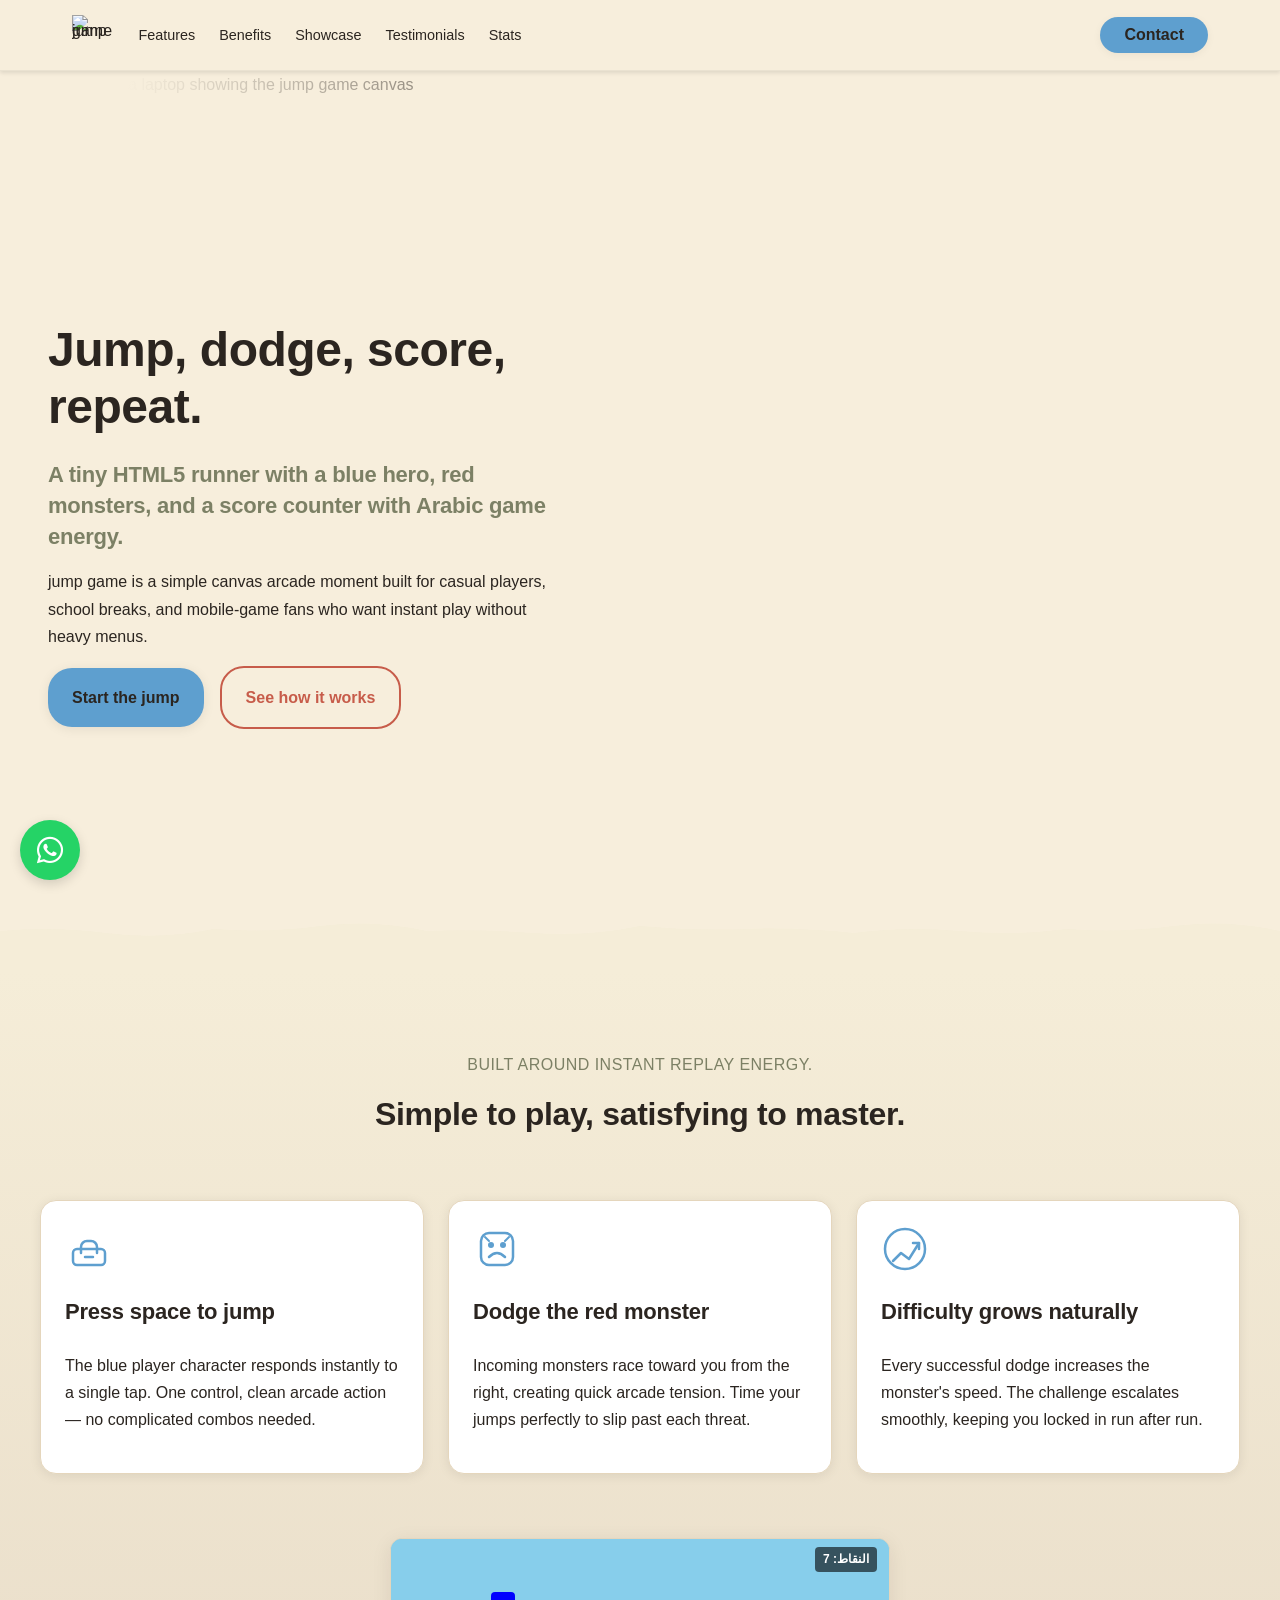
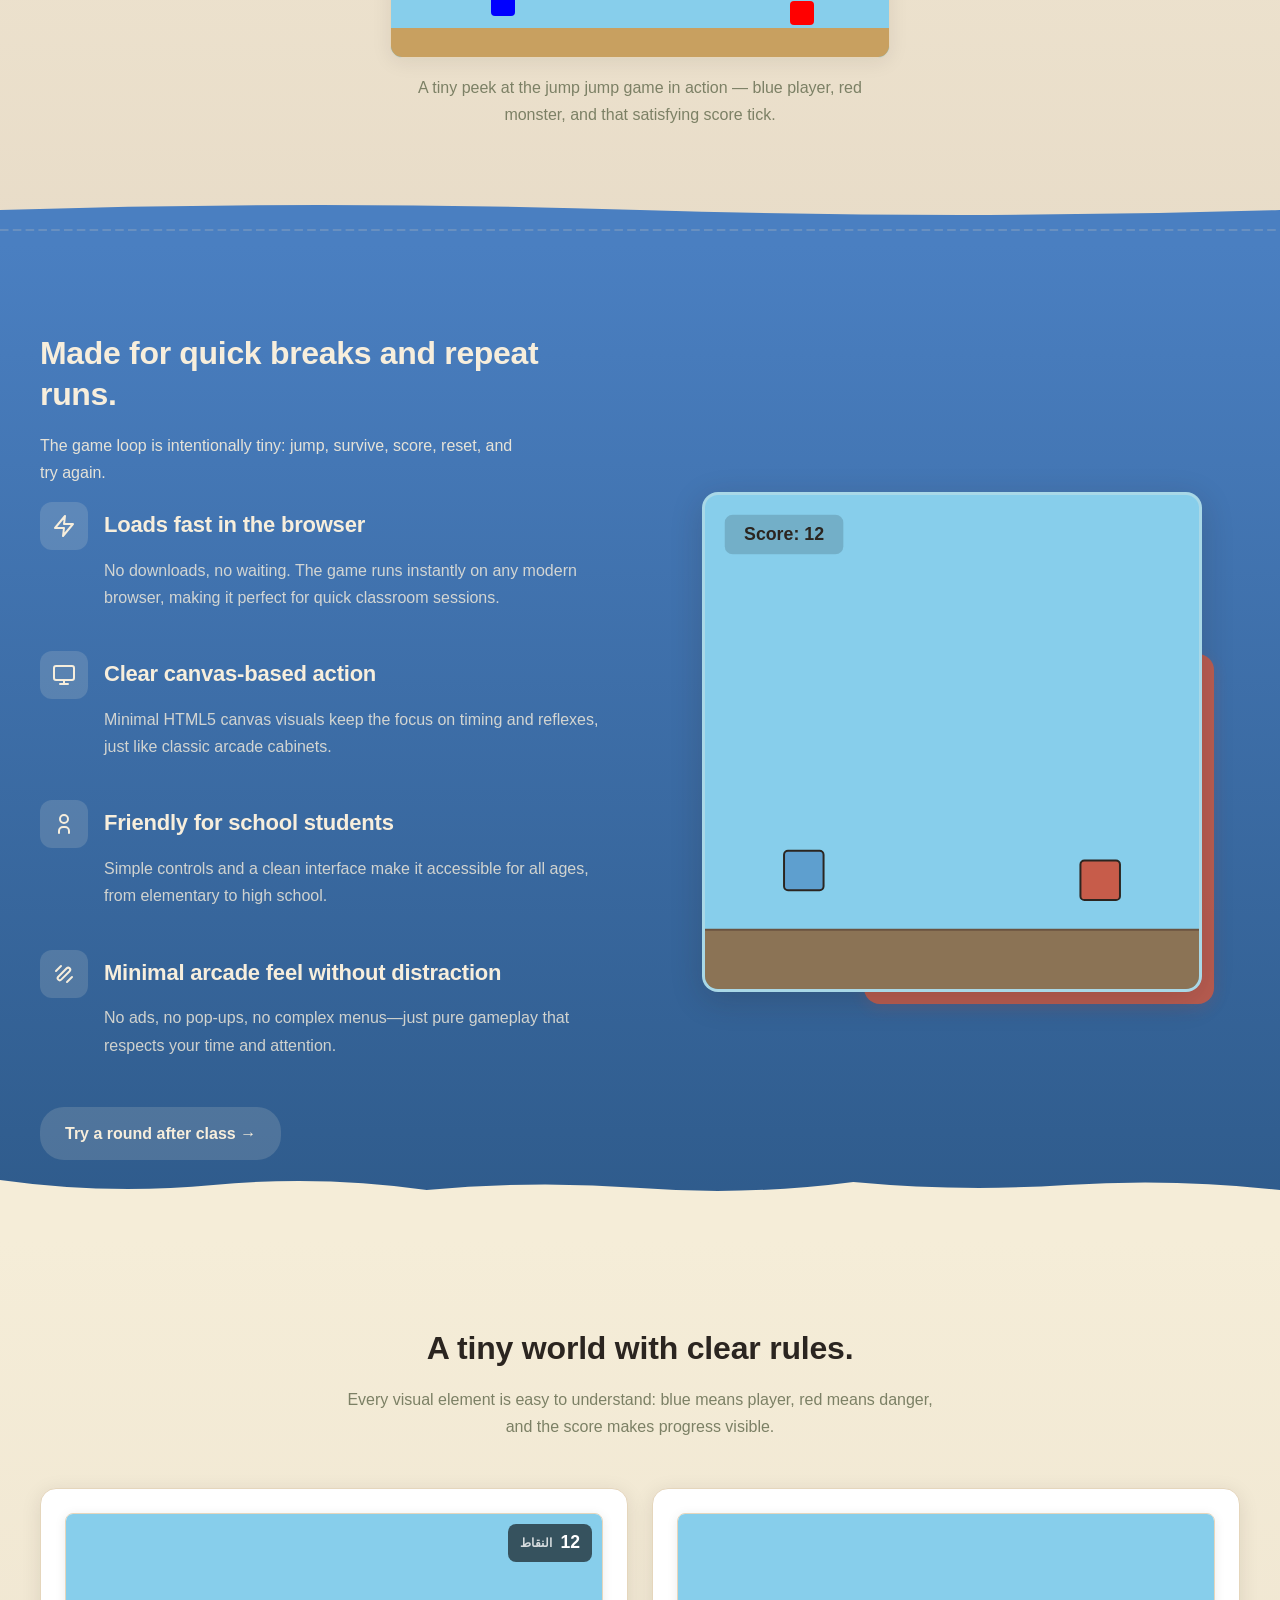
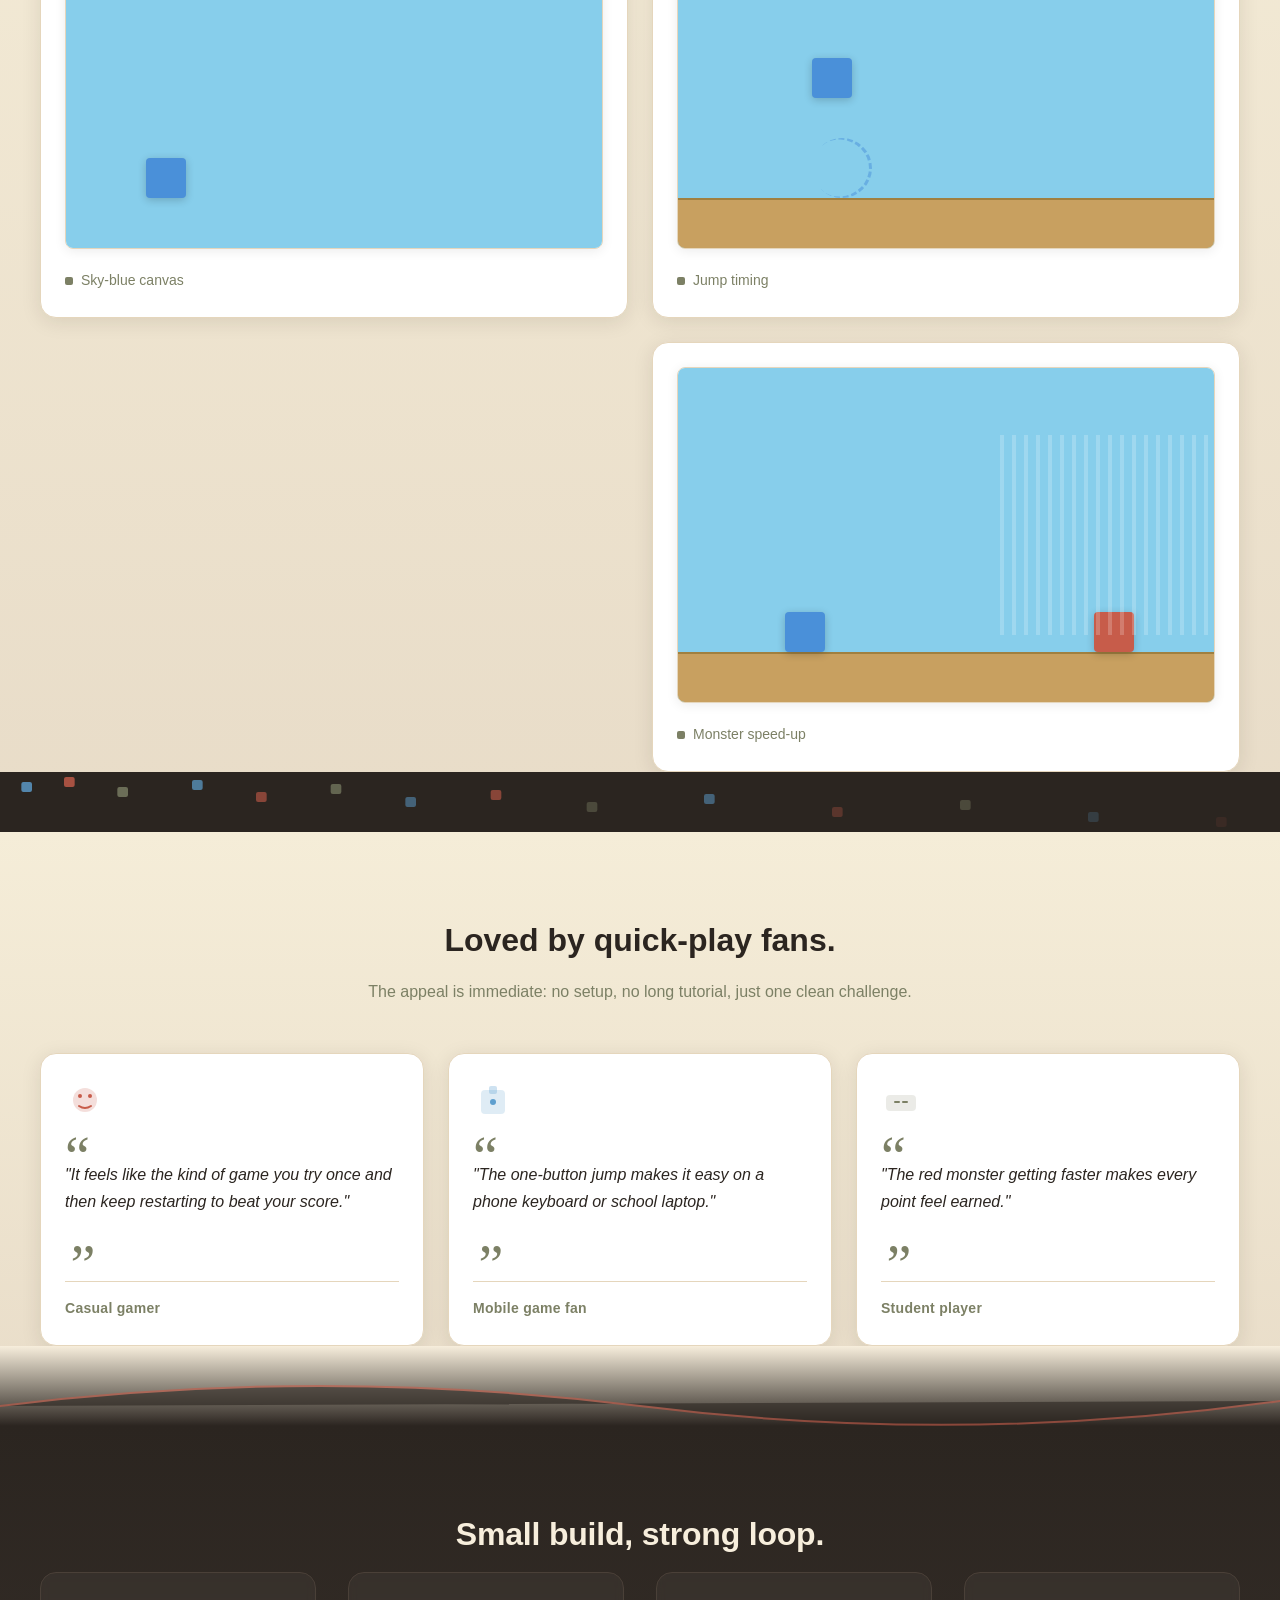
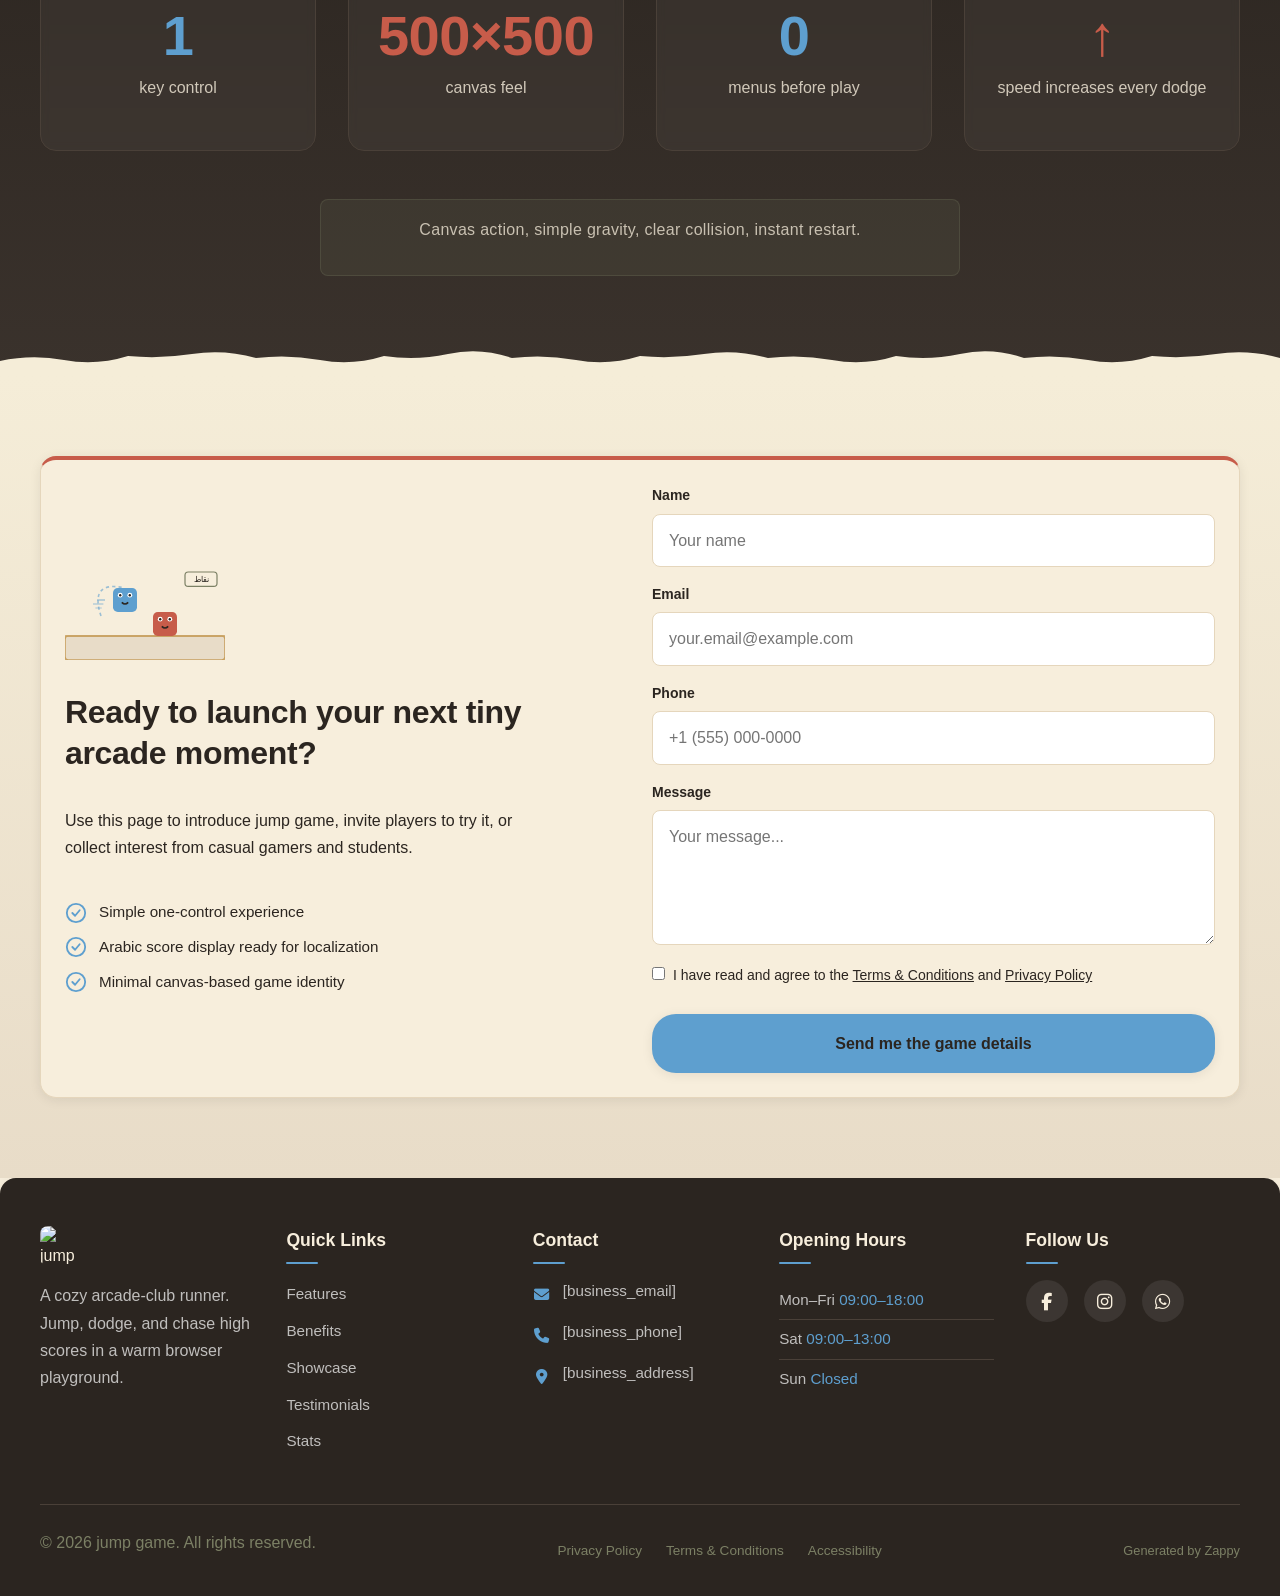
==== index.html @ 5605bdb9 "Initial website commit" ====
<!DOCTYPE html><html lang="en"><head>
    <meta charset="UTF-8">
    <meta name="viewport" content="width=device-width, initial-scale=1.0">
    <meta name="robots" content="index, follow">
    <title>Jump Over Monsters &amp; Score High — jump game</title>
    <meta name="description" content="Play the ultimate endless runner right in your browser! Hit spacebar to dodge speeding red monsters as you chase a new high score in Arabic numerals. Start jumping now!">
    <meta name="keywords" content="jump jump game, dino jump game, block jump game, box jump game, endless runner game">
    
    <!-- Favicons -->
    <link rel="icon" type="image/x-icon" href="/assets/favicon.ico">
    <link rel="icon" type="image/png" sizes="16x16" href="/assets/favicon-16x16.png">
    <link rel="icon" type="image/png" sizes="32x32" href="/assets/favicon-32x32.png">
    <link rel="icon" type="image/png" sizes="48x48" href="/assets/favicon-48x48.png">
    <link rel="icon" type="image/png" sizes="192x192" href="/assets/favicon-192x192.png">
    <link rel="icon" type="image/png" sizes="512x512" href="/assets/favicon-512x512.png">
    <link rel="apple-touch-icon" href="/assets/apple-touch-icon.png">
    <!-- Zappy Analytics -->
<script>
(function() {
  'use strict';
  
  // Configuration
  var config = {
    websiteId: 'b94b8e31-97dd-41a1-896e-58a0c7aad8c4',
    apiUrl: 'https://api.zappy5.com/api/analytics/track',
    sessionDuration: 30 * 60 * 1000, // 30 minutes
    visitorDuration: 30 * 24 * 60 * 60 * 1000, // 30 days
    trackPageViews: true,
    trackClicks: true,
    trackFormSubmissions: true
  };
  
  // Generate or retrieve persistent visitor ID (30 days)
  function getVisitorId() {
    var visitorKey = 'zappy_visitor_' + config.websiteId;
    var visitor = null;
    
    try {
      visitor = localStorage.getItem(visitorKey);
      if (visitor) {
        var visitorData = JSON.parse(visitor);
        var now = Date.now();
        
        // Check if visitor ID is still valid (30 days)
        if (now - visitorData.created < config.visitorDuration) {
          // Update last seen timestamp
          visitorData.lastSeen = now;
          localStorage.setItem(visitorKey, JSON.stringify(visitorData));
          return visitorData.id;
        }
      }
    } catch (e) {
      console.warn('Zappy Analytics: LocalStorage not available');
    }
    
    // Generate new visitor ID
    var newVisitorId = 'zv_' + Date.now() + '_' + Math.random().toString(36).substr(2, 9);
    
    try {
      localStorage.setItem(visitorKey, JSON.stringify({
        id: newVisitorId,
        created: Date.now(),
        lastSeen: Date.now()
      }));
    } catch (e) {
      // Continue without local storage
    }
    
    return newVisitorId;
  }
  
  // Generate or retrieve session ID (30 minutes)
  function getSessionId() {
    var sessionKey = 'zappy_session_' + config.websiteId;
    var session = null;
    
    try {
      session = sessionStorage.getItem(sessionKey);
      if (session) {
        var sessionData = JSON.parse(session);
        var now = Date.now();
        
        // Check if session is still valid
        if (now - sessionData.timestamp < config.sessionDuration) {
          // Update timestamp
          sessionData.timestamp = now;
          sessionStorage.setItem(sessionKey, JSON.stringify(sessionData));
          return sessionData.id;
        }
      }
    } catch (e) {
      console.warn('Zappy Analytics: SessionStorage not available');
    }
    
    // Generate new session ID
    var newSessionId = 'zs_' + Date.now() + '_' + Math.random().toString(36).substr(2, 9);
    
    try {
      sessionStorage.setItem(sessionKey, JSON.stringify({
        id: newSessionId,
        timestamp: Date.now()
      }));
    } catch (e) {
      // Continue without session storage
    }
    
    return newSessionId;
  }
  
  var visitorId = getVisitorId();
  var sessionId = getSessionId();
  
  // Track an event
  function trackEvent(eventType, data) {
    data = data || {};
    
    var eventData = {
      website_id: config.websiteId,
      event_type: eventType,
      page_path: window.location.pathname,
      referrer: document.referrer || 'direct',
      visitor_id: visitorId,
      session_id: sessionId,
      metadata: data
    };
    
    // Use sendBeacon if available (better for page unload events)
    if (navigator.sendBeacon) {
      var blob = new Blob([JSON.stringify(eventData)], { type: 'application/json' });
      navigator.sendBeacon(config.apiUrl, blob);
    } else {
      // Fallback to fetch
      fetch(config.apiUrl, {
        method: 'POST',
        headers: {
          'Content-Type': 'application/json'
        },
        body: JSON.stringify(eventData),
        keepalive: true
      }).catch(function(error) {
        console.warn('Zappy Analytics: Failed to track event', error);
      });
    }
  }
  
  // Track page view
  if (config.trackPageViews) {
    trackEvent('pageview', {
      title: document.title,
      url: window.location.href
    });
  }
  
  // Track clicks on important elements
  if (config.trackClicks) {
    document.addEventListener('click', function(e) {
      var target = e.target;
      
      // Track button clicks (counted as actions)
      if (target.tagName === 'BUTTON' || target.closest('button')) {
        var button = target.tagName === 'BUTTON' ? target : target.closest('button');
        var clickMeta = {
          element: 'button',
          text: button.textContent.trim().substring(0, 100),
          id: button.id || null,
          class: button.className || null
        };
        
        trackEvent('click', clickMeta);
      }
      
      // Track link clicks (navigation - not counted as actions)
      else if (target.tagName === 'A' || target.closest('a')) {
        var link = target.tagName === 'A' ? target : target.closest('a');
        var navMeta = {
          element: 'link',
          text: link.textContent.trim().substring(0, 100),
          href: link.href,
          external: link.hostname !== window.location.hostname
        };
        
        trackEvent('navigation', navMeta);
      }
    }, true);
  }
  
  
  // Track form submissions
  if (config.trackFormSubmissions) {
    document.addEventListener('submit', function(e) {
      var form = e.target;
      
      trackEvent('form_submit', {
        form_id: form.id || null,
        form_name: form.name || null,
        form_action: form.action || null,
        form_method: form.method || 'GET'
      });
    }, true);
  }
  
  // Track time on page (send on page unload)
  var pageLoadTime = Date.now();
  
  window.addEventListener('beforeunload', function() {
    var timeOnPage = Math.floor((Date.now() - pageLoadTime) / 1000); // in seconds
    
    trackEvent('page_unload', {
      time_on_page: timeOnPage,
      page_path: window.location.pathname
    });
  });
  
  // Expose tracking function globally for custom events
  window.zappyAnalytics = {
    track: trackEvent,
    getVisitorId: function() { return visitorId; },
    getSessionId: function() { return sessionId; }
  };
  
})();
</script>
<!-- End Zappy Analytics -->
<!-- Zappy Marketing Events -->
<script>
(function() {
  'use strict';
  if (window.zappyFireMarketingEvent) return;

  var ECOM_MODE = "";
  var IS_CATALOG = false;
  var IS_FULL = false;

  var ECOM_ALIAS = {
    begin_checkout: 'checkout_started',
    purchase: 'checkout_complete',
    add_to_cart: 'add_to_cart',
    view_product: 'view_product'
  };

  function pagePath() {
    try {
      if (window.ZAPPY_CONFIG && window.ZAPPY_CONFIG.currentPagePath) {
        return window.ZAPPY_CONFIG.currentPagePath;
      }
    } catch (e) {}
    try { return window.location.pathname || '/'; } catch (e2) { return '/'; }
  }

  function normalizeItems(meta) {
    meta = meta || {};
    var raw = meta.items || meta.cartItems || meta.cart_items || meta.lineItems || [];
    if (!Array.isArray(raw)) raw = [];
    var out = [];
    for (var i = 0; i < raw.length; i++) {
      var item = raw[i];
      if (!item || typeof item !== 'object') continue;
      var id = String(item.item_id || item.productId || item.product_id || item.id || '').trim();
      var name = String(item.item_name || item.productName || item.product_name || item.name || '').trim();
      var price = parseFloat(item.price != null ? item.price : (item.unitPrice != null ? item.unitPrice : 0)) || 0;
      var quantity = Math.max(1, parseInt(item.quantity != null ? item.quantity : (item.qty != null ? item.qty : 1), 10) || 1);
      if (!id && !name) continue;
      out.push({ item_id: id || name, item_name: name || id, price: price, quantity: quantity });
    }
    return out;
  }

  function buildGa4Params(eventId, meta) {
    meta = meta || {};
    var items = normalizeItems(meta);
    var value = parseFloat(meta.value != null ? meta.value : (meta.total != null ? meta.total : 0)) || 0;
    var currency = String(meta.currency || 'USD').toUpperCase();

    if (eventId === 'checkout_complete') {
      return {
        transaction_id: String(meta.transaction_id || meta.orderId || meta.order_id || meta.orderNumber || '') || undefined,
        value: value,
        currency: currency,
        items: items
      };
    }
    if (eventId === 'checkout_started') {
      return { value: value, currency: currency, items: items };
    }
    if (eventId === 'add_to_cart') {
      var atcItems = items.length ? items : [{
        item_id: String(meta.productId || meta.product_id || ''),
        item_name: String(meta.productName || meta.product_name || ''),
        price: parseFloat(meta.value != null ? meta.value : (meta.price != null ? meta.price : 0)) || 0,
        quantity: parseInt(meta.quantity != null ? meta.quantity : 1, 10) || 1
      }].filter(function(x) { return x.item_id || x.item_name; });
      return {
        value: value || (atcItems[0] ? atcItems[0].price * atcItems[0].quantity : 0),
        currency: currency,
        items: atcItems
      };
    }
    if (eventId === 'view_product') {
      var vpItems = items.length ? items : [{
        item_id: String(meta.productId || meta.product_id || ''),
        item_name: String(meta.productName || meta.product_name || ''),
        price: parseFloat(meta.price != null ? meta.price : (meta.value != null ? meta.value : 0)) || 0,
        quantity: 1
      }].filter(function(x) { return x.item_id || x.item_name; });
      return {
        currency: currency,
        value: value || (vpItems[0] ? vpItems[0].price : 0),
        items: vpItems
      };
    }
    if (eventId === 'whatsapp_click' || eventId === 'phone_click') {
      return { method: eventId === 'whatsapp_click' ? 'whatsapp' : 'phone', page_path: meta.pagePath || pagePath() };
    }
    if (eventId === 'contact_form_submitted' || eventId === 'product_inquiry') {
      return { page_path: meta.pagePath || pagePath() };
    }
    return meta;
  }

  function buildMetaParams(eventId, meta) {
    meta = meta || {};
    var items = normalizeItems(meta);
    var value = parseFloat(meta.value != null ? meta.value : (meta.total != null ? meta.total : 0)) || 0;
    var currency = String(meta.currency || 'USD').toUpperCase();
    var contentIds = [];
    var numItems = 0;
    for (var i = 0; i < items.length; i++) {
      if (items[i].item_id) contentIds.push(items[i].item_id);
      numItems += items[i].quantity || 1;
    }

    if (eventId === 'checkout_complete') {
      return {
        value: value,
        currency: currency,
        content_ids: contentIds.length ? contentIds : undefined,
        content_type: 'product',
        num_items: numItems || undefined,
        order_id: String(meta.order_id || meta.orderId || meta.transaction_id || meta.orderNumber || '') || undefined
      };
    }
    if (eventId === 'checkout_started') {
      return {
        value: value,
        currency: currency,
        content_ids: contentIds.length ? contentIds : undefined,
        content_type: 'product',
        num_items: numItems || parseInt(meta.itemCount != null ? meta.itemCount : 0, 10) || undefined
      };
    }
    if (eventId === 'add_to_cart') {
      var id = String(meta.productId || meta.product_id || contentIds[0] || '');
      return {
        value: value || (items[0] ? items[0].price * items[0].quantity : 0),
        currency: currency,
        content_ids: id ? [id] : (contentIds.length ? contentIds : undefined),
        content_type: 'product',
        content_name: meta.productName || meta.product_name || (items[0] && items[0].item_name),
        num_items: parseInt(meta.quantity != null ? meta.quantity : (numItems || 1), 10) || 1
      };
    }
    if (eventId === 'view_product') {
      var vid = String(meta.productId || meta.product_id || contentIds[0] || '');
      return {
        value: value || parseFloat(meta.price != null ? meta.price : 0) || 0,
        currency: currency,
        content_ids: vid ? [vid] : (contentIds.length ? contentIds : undefined),
        content_type: 'product',
        content_name: meta.productName || meta.product_name || (items[0] && items[0].item_name)
      };
    }
    if (eventId === 'whatsapp_click' || eventId === 'phone_click') {
      return {
        content_name: eventId === 'whatsapp_click' ? 'WhatsApp' : 'Phone',
        content_category: 'contact'
      };
    }
    if (eventId === 'contact_form_submitted' || eventId === 'product_inquiry') {
      return {
        content_name: eventId === 'product_inquiry' ? 'Product inquiry' : 'Contact form',
        content_category: meta.productName || meta.product_name || undefined
      };
    }
    return meta;
  }

  var PLATFORM = {
    whatsapp_click: { ga4: 'contact', meta: 'Contact', gtm: 'whatsapp_click', ecom: false },
    phone_click: { ga4: 'contact', meta: 'Contact', gtm: 'phone_click', ecom: false },
    contact_form_submitted: { ga4: 'generate_lead', meta: 'Lead', gtm: 'contact_form_submitted', ecom: false },
    checkout_started: { ga4: 'begin_checkout', meta: 'InitiateCheckout', gtm: 'begin_checkout', ecom: true },
    checkout_complete: { ga4: 'purchase', meta: 'Purchase', gtm: 'purchase', ecom: true },
    product_inquiry: { ga4: 'generate_lead', meta: 'Lead', gtm: 'product_inquiry', ecom: false },
    add_to_cart: { ga4: 'add_to_cart', meta: 'AddToCart', gtm: 'add_to_cart', ecom: true },
    view_product: { ga4: 'view_item', meta: 'ViewContent', gtm: 'view_item', ecom: true }
  };

  function purchaseDedupKey(orderId) {
    return 'zappy_purchase_fired_' + String(orderId || '');
  }

  function alreadyFiredPurchase(orderId) {
    if (!orderId) return false;
    try {
      return sessionStorage.getItem(purchaseDedupKey(orderId)) === '1';
    } catch (e) {
      return false;
    }
  }

  function markPurchaseFired(orderId) {
    if (!orderId) return;
    try { sessionStorage.setItem(purchaseDedupKey(orderId), '1'); } catch (e) {}
  }

  /**
   * Fire a marketing event to first-party analytics + GA4/GTM/Meta when present.
   * @param {string} eventName marketing ID or ecommerce alias
   * @param {object} [metadata]
   * @param {{ skipFirstParty?: boolean }} [opts]
   */
  window.zappyFireMarketingEvent = function(eventName, metadata, opts) {
    try {
      opts = opts || {};
      metadata = metadata || {};
      var eventId = ECOM_ALIAS[eventName] || eventName;
      var plat = PLATFORM[eventId];
      if (!plat) return;

      if (!metadata.pagePath && !metadata.page_path) {
        metadata.pagePath = pagePath();
      }

      if (eventId === 'checkout_complete') {
        var oid = String(metadata.orderId || metadata.order_id || metadata.transaction_id || '');
        if (oid && alreadyFiredPurchase(oid)) return;
        if (oid) markPurchaseFired(oid);
      }

      // First-party (skip when already tracked via zappyTrackEcomAnalytics path
      // that opts out, or when caller already recorded under a different name)
      if (!opts.skipFirstParty) {
        try {
          if (window.zappyAnalytics && typeof window.zappyAnalytics.track === 'function') {
            window.zappyAnalytics.track(eventId, metadata);
          }
        } catch (e1) {}
      }

      // GTM / dataLayer — platform-standard ecommerce event names
      try {
        window.dataLayer = window.dataLayer || [];
        if (plat.ecom) {
          var ga4ForGtm = buildGa4Params(eventId, metadata);
          var ecommerce = {};
          if (ga4ForGtm.transaction_id) ecommerce.transaction_id = ga4ForGtm.transaction_id;
          if (ga4ForGtm.value != null) ecommerce.value = ga4ForGtm.value;
          if (ga4ForGtm.currency) ecommerce.currency = ga4ForGtm.currency;
          if (ga4ForGtm.items) ecommerce.items = ga4ForGtm.items;
          window.dataLayer.push({ event: plat.gtm, ecommerce: ecommerce });
          // Secondary Zappy-specific trigger for merchants who want it
          if (eventId === 'checkout_complete' || eventId === 'checkout_started') {
            window.dataLayer.push({ event: eventId, ecommerce: ecommerce });
          }
        } else {
          var dl = { event: plat.gtm };
          for (var k in metadata) {
            if (Object.prototype.hasOwnProperty.call(metadata, k)) dl[k] = metadata[k];
          }
          window.dataLayer.push(dl);
        }
      } catch (e2) {}

      // GA4 gtag
      try {
        if (typeof window.gtag === 'function') {
          window.gtag('event', plat.ga4, buildGa4Params(eventId, metadata));
        }
      } catch (e3) {}

      // Meta Pixel (only when fbq is loaded — consent-gated lazy loader)
      try {
        if (typeof window.fbq === 'function') {
          window.fbq('track', plat.meta, buildMetaParams(eventId, metadata));
        }
      } catch (e4) {}
    } catch (err) {}
  };

  // ---- Click listeners (capture) ----
  var recent = Object.create(null);
  function dedupe(key) {
    var now = Date.now();
    if (recent[key] && now - recent[key] < 800) return true;
    recent[key] = now;
    return false;
  }

  function closest(el, selector) {
    if (!el) return null;
    if (el.closest) return el.closest(selector);
    return null;
  }

  function findAnchor(el) {
    var node = el;
    while (node && node !== document) {
      if (node.tagName === 'A') return node;
      node = node.parentElement;
    }
    return null;
  }

  function isWhatsAppHref(href) {
    if (!href) return false;
    var h = String(href).toLowerCase();
    return h.indexOf('wa.me/') !== -1 ||
      h.indexOf('api.whatsapp.com') !== -1 ||
      h.indexOf('whatsapp.com/send') !== -1 ||
      h.indexOf('whatsapp:') === 0;
  }

  document.addEventListener('click', function(e) {
    try {
      var target = e.target;
      if (!target) return;

      // WhatsApp
      var waFloat = closest(target, '.whatsapp-float, a.whatsapp-float, [data-zappy-whatsapp]');
      var anchor = findAnchor(target);
      var href = (anchor && anchor.href) || '';
      if (waFloat || (anchor && isWhatsAppHref(href))) {
        if (!dedupe('wa:' + href)) {
          var waSource = waFloat ? 'float' : 'link';
          window.zappyFireMarketingEvent('whatsapp_click', {
            source: waSource,
            href: href || null,
            pagePath: pagePath()
          });
        }
        return;
      }

      // Phone
      var phoneBtn = closest(target, '.phone-header-btn, .nav-phone-btn, .call-btn, [data-zappy-phone]');
      var telHref = '';
      if (anchor && anchor.href && String(anchor.href).toLowerCase().indexOf('tel:') === 0) {
        telHref = anchor.href;
      } else if (phoneBtn && phoneBtn.href && String(phoneBtn.href).toLowerCase().indexOf('tel:') === 0) {
        telHref = phoneBtn.href;
      }
      if (phoneBtn || telHref) {
        var phone = '';
        if (telHref) {
          phone = String(telHref).replace(/^tel:/i, '').trim();
        }
        if (!dedupe('tel:' + (phone || (phoneBtn && phoneBtn.id) || 'btn'))) {
          window.zappyFireMarketingEvent('phone_click', {
            source: phoneBtn ? 'button' : 'link',
            phone: phone || null,
            href: telHref || null,
            pagePath: pagePath()
          });
        }
        return;
      }

      // Catalog / product inquiry
      if (IS_CATALOG || IS_FULL) {
        var inq = closest(target, '.card-inquiry-btn, #zappy-pdp-inquiry-btn, a.inquiry-btn');
        if (inq) {
          if (!dedupe('inq:' + (inq.id || inq.className))) {
            var product = window.currentProduct || null;
            var productId = (inq.getAttribute && inq.getAttribute('data-product-id')) ||
              (product && product.id) || null;
            var productName = (inq.getAttribute && inq.getAttribute('data-product-name')) ||
              (product && product.name) || null;
            var channel = 'contact_page';
            var inqHref = (inq.tagName === 'A' && inq.href) ? inq.href : '';
            if (inqHref && String(inqHref).toLowerCase().indexOf('mailto:') === 0) channel = 'mailto';
            window.zappyFireMarketingEvent('product_inquiry', {
              source: inq.id === 'zappy-pdp-inquiry-btn' ? 'pdp' : 'card',
              productId: productId,
              productName: productName,
              channel: channel,
              pagePath: pagePath()
            });
          }
        }
      }
    } catch (err) {}
  }, true);
})();
</script>
    <meta property="og:title" content="Jump Over Monsters &amp; Score High — jump game">
    <meta property="og:description" content="Play the ultimate endless runner right in your browser! Hit spacebar to dodge speeding red monsters as you chase a new high score in Arabic numerals. Start jumping now!">
    <meta name="twitter:card" content="summary_large_image">
    <meta name="twitter:title" content="Jump Over Monsters &amp; Score High — jump game">
    <meta name="twitter:description" content="Play the ultimate endless runner right in your browser! Hit spacebar to dodge speeding red monsters as you chase a new high score in Arabic numerals. Start jumping now!">
    <meta property="og:type" content="website">
  <meta property="og:locale" content="en_US">
  
  
  
  
  
  <style>
    .skip-link { position: absolute; top: 0; left: 0; transform: translateY(-200%); padding: 12px 18px; background: var(--bg-dark, #1a1a1a); color: var(--text-light, #fff); font-weight: 600; border-radius: 0 0 8px 0; z-index: 10000; }
    .skip-link:focus { transform: none; outline: 2px solid var(--ring, #fff); outline-offset: 2px; }
    :focus-visible { outline: 2px solid var(--ring, currentColor); outline-offset: 3px; }
  </style>


  
    <!-- Favicons -->
    <link rel="icon" type="image/x-icon" href="/assets/favicon.ico">
    <link rel="icon" type="image/png" sizes="16x16" href="/assets/favicon-16x16.png">
    <link rel="icon" type="image/png" sizes="32x32" href="/assets/favicon-32x32.png">
    <link rel="icon" type="image/png" sizes="48x48" href="/assets/favicon-48x48.png">
    <link rel="icon" type="image/png" sizes="192x192" href="/assets/favicon-192x192.png">
    <link rel="icon" type="image/png" sizes="512x512" href="/assets/favicon-512x512.png">
    <link rel="apple-touch-icon" href="/assets/apple-touch-icon.png">
    <!-- Cookie Consent -->
    <link rel="stylesheet" href="https://cdn.jsdelivr.net/npm/vanilla-cookieconsent@3/dist/cookieconsent.css">
    <!-- Mickidum Accessibility Toolbar lazy-loaded by runtime -->
    <style id="zappy-critical-above-fold-css">
html{box-sizing:border-box;-webkit-text-size-adjust:100%}*,*::before,*::after{box-sizing:inherit}body{margin:0;min-width:320px;overflow-x:clip}img,svg,video{max-width:100%;height:auto}main{display:block}.container{width:min(100% - 32px,1200px);margin-inline:auto}.navbar,nav.navbar,header .navbar,header[role="banner"]{position:relative;z-index:1000;width:100%}.nav-container,.navbar .container{display:flex;align-items:center;justify-content:space-between;min-height:64px}.logo,.logo-link img{display:block;width:35px;height:35px;object-fit:contain}.nav-menu,#navMenu{list-style:none;margin:0;padding:0}.navbar a,.nav-menu a,#navMenu a,.navbar .nav-links a{color:inherit;text-decoration:none}.navbar .sub-menu,.nav-menu .sub-menu,#navMenu .sub-menu{display:none}.fa,.fas,.far,.fab,.fa-solid,.fa-regular,.fa-brands{display:inline-block;min-width:1em;text-align:center}html:not(#zappy-noop)[data-zappy-site-type="ecommerce"] .phone-header-btn,html:not(#zappy-noop) .navbar:has(.nav-ecommerce-icons)>.phone-header-btn{display:none!important;visibility:hidden!important;width:0!important;height:0!important;pointer-events:none!important}.zappy-preview-empty-store-cta{display:none!important;visibility:hidden!important;height:0!important;max-height:0!important;overflow:hidden!important;margin:0!important;padding:0!important;border:0!important;box-shadow:none!important}.zappy-catalog-menu{background:var(--surface-color,var(--surface,linear-gradient(135deg,#f8f9fa 0%,#fff 100%)));border-bottom:1px solid var(--border-color,#e5e7eb);padding:0;position:sticky;top:0;z-index:90}.zappy-catalog-menu[dir=rtl],.zappy-catalog-menu.rtl{direction:rtl}.zappy-catalog-menu[dir=ltr],.zappy-catalog-menu.ltr{direction:ltr}.catalog-menu-container{max-width:1440px;margin:0 auto;display:flex;align-items:center;gap:8px;padding:10px 24px;overflow:visible}.catalog-menu-categories,.catalog-menu-list{display:flex;align-items:center;gap:4px;flex-wrap:wrap;margin:0;padding:0;list-style:none}.catalog-menu-item{display:inline-flex;align-items:center;padding:8px 16px;font-size:14px;font-weight:500;color:var(--text-color,var(--text,#374151));text-decoration:none;border-radius:20px;white-space:nowrap}.catalog-menu-all{background:var(--primary-color,var(--primary,#111));color:var(--text-light,#fff)!important}.catalog-menu-parent{position:relative;display:inline-flex;align-items:center}.catalog-menu-trigger{display:inline-flex;align-items:center;gap:6px}.catalog-menu-chevron{flex-shrink:0}.catalog-menu-parent>.sub-menu{display:none!important;visibility:hidden!important;opacity:0!important;pointer-events:none!important}.hero-section,.index-hero-section,section[class*="hero"]{position:relative;overflow:hidden}.hero-section,.index-hero-section{min-height:560px}section[data-hero-type*="fullscreen"]{min-height:100vh}.hero-bg-wrapper,.hero-bg-image,section[class*="hero"] [class*="hero-bg"]{position:absolute;inset:0;width:100%;height:100%}.hero-bg-wrapper img,.hero-bg-image img,section[class*="hero"] [data-hero-bg],section[class*="hero"] img[data-hero-background="true"]{width:100%!important;height:100%!important;object-fit:cover!important;display:block}.hero-content,section[class*="hero"] .container{position:relative;z-index:2}@media(max-width:768px){:root{--header-height:72px;--total-header-height:72px;--zappy-mobile-menu-top:72px}html[data-zappy-site-type="ecommerce"] body{padding-top:var(--total-header-height,72px)}html[data-zappy-site-type="ecommerce"] body>nav.navbar,html[data-zappy-site-type="ecommerce"] body>.navbar:not(.zappy-catalog-menu){position:fixed!important;top:0;left:0;right:0;z-index:100000;width:100%;margin-bottom:0}.zappy-catalog-menu{position:fixed;top:var(--header-height,72px);left:0;right:0;z-index:99999}.nav-container,.navbar .container{min-height:60px}.nav-menu,#navMenu{max-width:100vw;overflow-x:hidden}.hero-section,.index-hero-section,section[class*="hero"],section[data-hero-type*="fullscreen"]{min-height:100svh}.hero-bg-wrapper,.hero-bg-image,.hero-scrim{min-height:100svh}}
:root{--nav-bg:#F7EEDC}.navbar{background-color:#F7EEDC!important}

/* ZAPPY_ANNOUNCEMENT_HEADER_OFFSET_CSS_V3 */
:root {
  --zappy-header-stack-height: calc(var(--zappy-announcement-height, 40px) + var(--header-height, 72px));
}
body:has(.zappy-announcement-bar) nav.navbar:not(.zappy-catalog-menu),
body:has(.zappy-announcement-bar) header.navbar,
body:has(.zappy-announcement-bar) .navbar:not(.zappy-catalog-menu):not(.mobile-search-panel) {
  top: var(--zappy-announcement-height, 40px) !important;
}



/* ZAPPY_CONTENT_ALIGNMENT_FIRST_PAINT_CSS_V1 */
[data-zappy-content-align] {
  display: flex !important;
  flex-direction: column !important;
}
[data-zappy-content-align^="top-"] { justify-content: flex-start !important; }
[data-zappy-content-align^="upper-"],
[data-zappy-content-align^="center-"],
[data-zappy-content-align^="lower-"] { justify-content: center !important; }
[data-zappy-content-align^="bottom-"] { justify-content: flex-end !important; }
[data-zappy-content-align$="-left"],
[data-zappy-content-align$="-mid-left"] {
  align-items: flex-start !important;
  text-align: start !important;
}
[data-zappy-content-align$="-center"] {
  align-items: center !important;
  text-align: center !important;
}
[data-zappy-content-align$="-right"],
[data-zappy-content-align$="-mid-right"] {
  align-items: flex-end !important;
  text-align: end !important;
}
[data-zappy-content-align] [data-zappy-align-target] {
  margin-left: auto;
  margin-right: auto;
}
[data-zappy-content-align$="-center"] [data-zappy-align-target],
[data-zappy-content-align$="-center"] [data-zappy-align-target] > * {
  text-align: center !important;
}

</style>
    <link rel="stylesheet" href="/styles.css">
    <script>window.ZAPPY_WEBSITE_ID = "b94b8e31-97dd-41a1-896e-58a0c7aad8c4"; window.ZAPPY_API_BASE = "https://api.zappy5.com";</script>
    <link rel="preload" as="image" href="/assets/site-image-home-hero-image-1.webp" fetchpriority="high">

    <style id="zappy-dropdown-submenu-styles">
      /* ========== DESKTOP DROPDOWN SUBMENU STYLES ========== */
      /* Base styles for dropdown submenus - parent must be positioned */
      .nav-menu li:has(.sub-menu), nav li:has(.sub-menu), .navbar li:has(.sub-menu), #navMenu li:has(.sub-menu) { position: relative; }
      /* Submenu base - hidden by default */
      .nav-menu .sub-menu, nav .sub-menu, .navbar .sub-menu, #navMenu .sub-menu { display: block !important; position: absolute !important; top: 100%; left: 0; min-width: 220px; border-radius: 8px; box-shadow: 0 8px 25px rgba(0,0,0,0.15); padding: 8px 0; opacity: 0; visibility: hidden; transform: translateY(10px); transition: all 0.3s ease; z-index: 1000; list-style: none; pointer-events: none; }
      /* CRITICAL: Desktop hover styles to show dropdown */
      .nav-menu li:hover > .sub-menu, nav li:hover > .sub-menu, .navbar li:hover > .sub-menu, #navMenu li:hover > .sub-menu { opacity: 1 !important; visibility: visible !important; transform: translateY(0) !important; pointer-events: auto !important; }
      /* Submenu item styling */
      .sub-menu li { list-style: none; margin: 0; padding: 0; }
      .sub-menu a { display: block !important; padding: 10px 16px !important; color: var(--text-dark, #333) !important; font-weight: 500; text-decoration: none; white-space: nowrap; transition: background-color 0.2s; }
      .sub-menu .zappy-nav-child > a { padding-left: 28px !important; font-size: 0.9em !important; opacity: 0.85 !important; }
      [dir="rtl"] .sub-menu .zappy-nav-child > a, html[lang="he"] .sub-menu .zappy-nav-child > a, html[lang="ar"] .sub-menu .zappy-nav-child > a { padding-left: 10px !important; padding-right: 28px !important; }
      .sub-menu .zappy-nav-parent > a { font-weight: 600 !important; }
      .sub-menu a:hover { background-color: #f5f5f5; }
      /* RTL (Hebrew/Arabic) dropdown positioning */
      [dir="rtl"] .nav-menu .sub-menu, [dir="rtl"] nav .sub-menu, [dir="rtl"] .navbar .sub-menu, html[lang="he"] .nav-menu .sub-menu, html[lang="he"] nav .sub-menu, html[lang="he"] .navbar .sub-menu, html[lang="ar"] .nav-menu .sub-menu, html[lang="ar"] nav .sub-menu, html[lang="ar"] .navbar .sub-menu { left: auto !important; right: 0 !important; }
      /* Hide empty dropdown menus (exclude catalog sub-menus that use <a> children instead of <li>) */
      .sub-menu:empty, .sub-menu:not(:has(li:not(.zappy-hidden-menu-item))):not(:has(> a)), .sub-menu:not(:has(li)):not(:has(> a)) { display: none !important; opacity: 0 !important; visibility: hidden !important; pointer-events: none !important; }
      /* Desktop: show submenu on Menu Group hover */
      li:has(.menu-group-title):hover > .sub-menu { opacity: 1 !important; visibility: visible !important; transform: translateY(0) !important; pointer-events: auto !important; }
      /* Menu Group title styling */
      .nav-menu > li > .menu-group-title, #navMenu > li > .menu-group-title { display: inline-block; padding: 0.5rem 1rem; cursor: default; user-select: none; }
      
      /* ========== MOBILE SUBMENU STYLES ========== */
      @media (max-width: 768px) {
        .nav-menu .sub-menu, nav .sub-menu, .navbar .sub-menu, #navMenu .sub-menu { position: static !important; transform: none !important; box-shadow: none !important; background: transparent !important; max-height: 0; overflow: hidden; opacity: 0; visibility: hidden; transition: max-height 0.3s ease, opacity 0.3s ease; padding: 0 !important; border-radius: 0 !important; }
        .navbar .sub-menu.mobile-expanded, .nav-menu .sub-menu.mobile-expanded, #navMenu .sub-menu.mobile-expanded { max-height: none !important; overflow-y: visible !important; opacity: 1 !important; visibility: visible !important; padding: 8px 0 8px 16px !important; }
        [dir="rtl"] .sub-menu.mobile-expanded, html[lang="he"] .sub-menu.mobile-expanded { padding: 8px 16px 8px 0 !important; }
        /* Disable hover behavior on mobile */
        .nav-menu li:hover > .sub-menu, nav li:hover > .sub-menu, .navbar li:hover > .sub-menu, #navMenu li:hover > .sub-menu { opacity: 0; visibility: hidden; pointer-events: none; }
        .nav-menu li > .sub-menu.mobile-expanded, nav li > .sub-menu.mobile-expanded, .navbar li > .sub-menu.mobile-expanded, #navMenu li > .sub-menu.mobile-expanded { opacity: 1 !important; visibility: visible !important; pointer-events: auto !important; }
        .nav-menu li:has(.sub-menu), nav li:has(.sub-menu), .navbar li:has(.sub-menu), #navMenu li:has(.sub-menu) { display: flex !important; flex-wrap: wrap !important; align-items: center !important; position: relative !important; min-height: 44px !important; }
        .nav-menu li:has(.sub-menu) > a, nav li:has(.sub-menu) > a, .navbar li:has(.sub-menu) > a, #navMenu li:has(.sub-menu) > a { flex: 1 !important; min-width: 0 !important; }
        .nav-menu li:has(.sub-menu) > .menu-group-title, nav li:has(.sub-menu) > .menu-group-title, .navbar li:has(.sub-menu) > .menu-group-title, #navMenu li:has(.sub-menu) > .menu-group-title { flex: 1 !important; min-width: 0 !important; display: flex !important; align-items: center !important; padding: 12px 16px !important; min-height: 44px !important; line-height: 1.4 !important; font-weight: 600 !important; box-sizing: border-box !important; }
        .nav-menu li:has(.sub-menu) > .sub-menu, nav li:has(.sub-menu) > .sub-menu, .navbar li:has(.sub-menu) > .sub-menu, #navMenu li:has(.sub-menu) > .sub-menu { flex-basis: 100% !important; width: 100% !important; }
        .nav-menu li:has(.sub-menu) > a [class*="chevron"], .nav-menu li:has(.sub-menu) > a [class*="arrow"], .nav-menu li:has(.sub-menu) > a .fa-chevron-down, .nav-menu li:has(.sub-menu) > a .fa-angle-down, nav li:has(.sub-menu) > a [class*="chevron"], nav li:has(.sub-menu) > a [class*="arrow"], #navMenu li:has(.sub-menu) > a [class*="chevron"], #navMenu li:has(.sub-menu) > a [class*="arrow"] { display: none !important; visibility: hidden !important; }
        .mobile-submenu-toggle { display: flex !important; align-items: center !important; justify-content: center !important; width: 44px !important; height: auto !important; background: transparent !important; border: none !important; cursor: pointer !important; color: var(--text-dark) !important; position: static !important; flex-shrink: 0 !important; align-self: stretch !important; z-index: 2 !important; padding: 0 !important; margin: 0 !important; }
        .mobile-submenu-toggle::after { content: '' !important; width: 0 !important; height: 0 !important; border-left: 6px solid transparent !important; border-right: 6px solid transparent !important; border-top: 7px solid currentColor !important; transition: transform 0.3s ease !important; }
        .mobile-submenu-toggle.expanded::after { transform: rotate(180deg) !important; }
        .sub-menu a { padding: 10px 0 !important; display: block !important; color: var(--text-dark) !important; white-space: normal !important; }
        .sub-menu .zappy-nav-child > a { padding-left: 28px !important; font-size: 0.9em !important; opacity: 0.85 !important; }
        [dir="rtl"] .sub-menu .zappy-nav-child > a, html[lang="he"] .sub-menu .zappy-nav-child > a, html[lang="ar"] .sub-menu .zappy-nav-child > a { padding-left: 0 !important; padding-right: 28px !important; }
        .sub-menu .zappy-nav-parent > a { font-weight: 600 !important; }
        .nav-menu.active, #navMenu.active { max-width: 100vw !important; overflow-x: hidden !important; box-sizing: border-box !important; }
        .navbar .sub-menu li a, nav.navbar .sub-menu li a, .zappy-products-dropdown .sub-menu a { color: var(--text-dark) !important; }
      }
      @media (min-width: 769px) { .mobile-submenu-toggle { display: none !important; } }
    </style>

    <style id="zappy-widget-visibility">
      html[dir="rtl"] .whatsapp-float { right: 20px !important; left: auto !important; }
      html[dir="ltr"] .whatsapp-float, html:not([dir]) .whatsapp-float { left: 20px !important; right: auto !important; }
      html[dir="rtl"] #mic-access-tool-general-button, html[dir="rtl"] .mic-access-tool-general-button,
      html[dir="rtl"] #mic-init-access-tool .mic-access-tool-general-button,
      html[dir="rtl"] #mic-init-access-tool #mic-access-tool-general-button,
      html[dir="rtl"] ._access-icon { left: 20px !important; right: auto !important; }
      html[dir="ltr"] #mic-access-tool-general-button, html[dir="ltr"] .mic-access-tool-general-button,
      html[dir="ltr"] #mic-init-access-tool .mic-access-tool-general-button,
      html[dir="ltr"] #mic-init-access-tool #mic-access-tool-general-button,
      html[dir="ltr"] ._access-icon,
      html:not([dir]) #mic-access-tool-general-button, html:not([dir]) .mic-access-tool-general-button,
      html:not([dir]) #mic-init-access-tool .mic-access-tool-general-button,
      html:not([dir]) #mic-init-access-tool #mic-access-tool-general-button,
      html:not([dir]) ._access-icon { right: 20px !important; left: auto !important; }
      @media (max-width: 768px) { .whatsapp-float { display: flex !important; } }
      @media (min-width: 769px) { .whatsapp-float { display: flex !important; } }
      @media (max-width: 768px) {
        #mic-access-tool-general-button, .mic-access-tool-general-button,
        #mic-init-access-tool .mic-access-tool-general-button, #mic-init-access-tool #mic-access-tool-general-button,
        ._access-icon { display: flex !important; visibility: visible !important; opacity: 1 !important; pointer-events: auto !important; }
        #mic-access-tool-box.opened-mic-access-tool, .mic-access-tool-box.opened-mic-access-tool,
        #mic-init-access-tool #mic-access-tool-box.opened-mic-access-tool {
          visibility: visible !important; opacity: 1 !important; pointer-events: auto !important;
        }
      }
      @media (min-width: 769px) {
        #mic-access-tool-general-button, .mic-access-tool-general-button,
        #mic-init-access-tool .mic-access-tool-general-button, #mic-init-access-tool #mic-access-tool-general-button,
        ._access-icon { display: flex !important; visibility: visible !important; opacity: 1 !important; pointer-events: auto !important; }
        #mic-access-tool-box.opened-mic-access-tool, .mic-access-tool-box.opened-mic-access-tool,
        #mic-init-access-tool #mic-access-tool-box.opened-mic-access-tool {
          visibility: visible !important; opacity: 1 !important; pointer-events: auto !important;
        }
      }
    </style>
</head>
<body>
<a class="skip-link" href="#main">Skip to main content</a>
  <nav class="navbar">
  <button class="mobile-toggle" id="mobileToggle" aria-label="Menu">
    <svg style="display:block !important" class="hamburger-icon" width="24" height="24" viewBox="0 0 24 24" fill="none">
      <path d="M3 12h18M3 6h18M3 18h18" stroke="currentColor" stroke-width="2" stroke-linecap="round"></path>
    </svg>
    <svg class="close-icon" width="24" height="24" viewBox="0 0 24 24" fill="none" style="display:none !important">
      <path d="M18 6L6 18M6 6l12 12" stroke="currentColor" stroke-width="2" stroke-linecap="round"></path>
    </svg>
  </button>
  
  <button class="phone-header-btn" data-phone="[business_phone]" aria-label="Call">
    <svg width="20" height="20" viewBox="0 0 24 24" fill="currentColor">
      <path d="M22 16.92v3a2 2 0 0 1-2.18 2 19.79 19.79 0 0 1-8.63-3.07 19.5 19.5 0 0 1-6-6 19.79 19.79 0 0 1-3.07-8.67A2 2 0 0 1 4.11 2h3a2 2 0 0 1 2 1.72 12.84 12.84 0 0 0 .7 2.81 2 2 0 0 1-.45 2.11L8.09 9.91a16 16 0 0 0 6 6l1.27-1.27a2 2 0 0 1 2.11-.45 12.84 12.84 0 0 0 2.81.7A2 2 0 0 1 22 16.92z"></path>
    </svg>
  </button>

  <div class="nav-container">
    <div class="nav-brand">
      <a href="/" class="logo-link"><img class="logo" src="/assets/site-image-home-image-1.webp" alt="jump game" decoding="async" width="35" height="35"></a>
    </div>
    
    <ul class="nav-menu" id="navMenu"><li><a href="#features">Features</a></li><li><a href="#benefits">Benefits</a></li><li><a href="#showcase">Showcase</a></li><li><a href="#testimonials">Testimonials</a></li><li><a href="#stats">Stats</a></li><li class="mobile-contact-link nav-cta-mobile-item"><a href="#contact" class="nav-cta-btn">Contact</a></li></ul>
    
    <div class="nav-cta-container">
      <a href="#contact" class="nav-cta-btn">Contact</a>
    </div>
  </div>
</nav>
<script>

// Navbar Mobile Menu Toggle and Contrast Fix
(function() {
  // Use 'load' event instead of 'DOMContentLoaded' to ensure we run AFTER all other scripts
  window.addEventListener('load', function() {
    
    // FIX MOBILE BUTTON CONTRAST
    // Detect navbar background color and apply contrasting color to mobile buttons
    const navbar = document.querySelector('.navbar, nav, header');
    if (!navbar) {
      console.log('[Navbar] Navbar element not found');
      return;
    }
    
    // DECLARE VARIABLES EARLY to avoid Temporal Dead Zone errors
    // These are used in multiple places below
    let mobileToggle = document.getElementById('mobileToggle') ||
                       document.querySelector('.mobile-toggle') ||
                       document.querySelector('.hamburger') ||
                       document.querySelector('.hamburger-menu') ||
                       document.querySelector('.menu-toggle') ||
                       document.querySelector('.burger-menu') ||
                       document.querySelector('[aria-label="Menu"]') ||
                       document.querySelector('[aria-label="תפריט"]');
    
    const phoneBtn = document.querySelector('.phone-header-btn');
    
    const computedStyle = window.getComputedStyle(navbar);
    let bgColor = computedStyle.backgroundColor;
    
    console.log('[Navbar] Initial navbar background:', bgColor);
    
    // Check if background is transparent or rgba with 0 alpha
    const isTransparent = bgColor === 'transparent' || 
                         bgColor === 'rgba(0, 0, 0, 0)' ||
                         (bgColor.startsWith('rgba') && bgColor.includes(', 0)'));
    
    if (isTransparent) {
      // Check for background-image or gradient
      const bgImage = computedStyle.backgroundImage;
      if (bgImage && bgImage !== 'none') {
        console.log('[Navbar] Navbar has background image/gradient, using dark text');
        bgColor = 'rgb(240, 240, 240)'; // Assume light background
      } else {
        // Transparent navbar - check body background
        const bodyBg = window.getComputedStyle(document.body).backgroundColor;
        console.log('[Navbar] Navbar transparent, using body background:', bodyBg);
        bgColor = bodyBg;
      }
    }
    
    // Calculate luminance to determine if background is light or dark
    const rgb = bgColor.match(/\d+/g);
    if (rgb && rgb.length >= 3) {
      const r = parseInt(rgb[0]);
      const g = parseInt(rgb[1]);
      const b = parseInt(rgb[2]);
      const luminance = (0.299 * r + 0.587 * g + 0.114 * b) / 255;
      
      // Mobile button colors are set by Claude's AI-generated CSS (same as .nav-menu a)
      // No dynamic color overrides needed - colors come from the generated navbar CSS
      console.log('[Navbar] Mobile button colors preserved from Claude CSS (luminance:', luminance.toFixed(2) + ')');
      
      // FIX ICON SIZES - Ensure SVGs are properly sized and visible
      // INJECT CRITICAL CSS TO OVERRIDE ANY CONFLICTING RULES
      const criticalCSS = document.createElement('style');
      criticalCSS.id = 'zappy-mobile-nav-fix';
      const htmlLang = document.documentElement.lang || 'en';
      const htmlDir = document.documentElement.dir || 'ltr';
      // Check both dir attribute AND lang for RTL detection
      // dir="rtl" is the most reliable indicator
      const isRTL = htmlDir === 'rtl' || htmlLang === 'he' || htmlLang === 'ar';
      
      criticalCSS.textContent = `
        /* Hide mobile buttons on desktop, show only on mobile */
        @media (min-width: 769px) {
          .mobile-toggle,
          .phone-header-btn {
            display: none !important;
          }
        }
        
        /* Show and position mobile buttons correctly on mobile */
        @media (max-width: 768px) {
          .navbar,
          nav.navbar {
            min-height: 70px !important;
          }

          .mobile-toggle,
          .phone-header-btn {
            position: absolute !important;
            top: 0 !important;
            bottom: 0 !important;
            margin-top: auto !important;
            margin-bottom: auto !important;
            transform: none !important;
            z-index: 1001 !important;
            display: flex !important;
            align-items: center !important;
            justify-content: center !important;
            width: 36px !important;
            height: 36px !important;
            border-radius: 50% !important;
            border: none !important;
            cursor: pointer !important;
            padding: 6px !important;
            background: none !important;
            color: var(--nav-text, var(--text-dark)) !important;
            touch-action: manipulation !important;
            -webkit-tap-highlight-color: transparent !important;
          }

          html[data-zappy-site-type="ecommerce"] .phone-header-btn,
          body[data-zappy-site-type="ecommerce"] .phone-header-btn,
          html[data-zappy-site-type="ecommerce"] header .phone-header-btn,
          html[data-zappy-site-type="ecommerce"] nav .phone-header-btn {
            display: none !important;
            visibility: hidden !important;
            width: 0 !important;
            height: 0 !important;
            min-width: 0 !important;
            overflow: hidden !important;
          }
          
          /* LTR positioning (default): hamburger LEFT, phone RIGHT */
          html:not([dir="rtl"]):not([lang="he"]):not([lang="ar"]) .mobile-toggle,
          html[dir="ltr"] .mobile-toggle {
            left: 12px !important;
            right: auto !important;
          }
          html:not([dir="rtl"]):not([lang="he"]):not([lang="ar"]) .phone-header-btn,
          html[dir="ltr"] .phone-header-btn {
            right: 12px !important;
            left: auto !important;
          }
          
          /* RTL positioning: hamburger RIGHT, phone LEFT */
          html[dir="rtl"] .mobile-toggle,
          html[lang="he"] .mobile-toggle,
          html[lang="ar"] .mobile-toggle {
            right: 12px !important;
            left: auto !important;
          }
          html[dir="rtl"] .phone-header-btn,
          html[lang="he"] .phone-header-btn,
          html[lang="ar"] .phone-header-btn {
            left: 12px !important;
            right: auto !important;
          }
          
          /* CRITICAL: Ensure nav-container has min-height on mobile */
          /* All children are positioned absolutely/fixed on mobile, so height:auto collapses to 0 */
          .nav-container {
            min-height: 70px !important;
            position: relative !important;
          }
          
          /* Ensure SVG icons are properly sized and inherit color */
          .mobile-toggle svg,
          .phone-header-btn svg {
            width: 24px !important;
            height: 24px !important;
            /* Don't force display - let JavaScript control hamburger/close toggle */
          }
          
          /* Reset nav-cta-container on mobile - remove desktop box-shadow/padding */
          /* that creates a visible ghost box when CTA button is hidden */
          .nav-cta-container {
            box-shadow: none !important;
            padding: 0 !important;
          }
          
          /* Hide nav-cta-container entirely on mobile when there's no lang-switcher */
          /* (only the CTA button is inside, and it's hidden on mobile) */
          .nav-cta-container:not(:has(.lang-switcher)) {
            display: none !important;
          }
          
          /* CRITICAL: Prevent hero image fade gradient from bleeding over headline text */
          /* The .image-fade-gradient has bottom: -30px (extends below parent) */
          /* On mobile stacked layout, this overlaps the h1 text below the image */
          .hero-image-column {
            overflow: hidden !important;
          }
          .image-fade-gradient {
            bottom: 0 !important;
          }
          
          /* Hide desktop language switcher on mobile - hamburger menu handles it */
          /* High specificity to override stored CSS */
          .lang-switcher,
          .nav-cta-container .lang-switcher,
          .nav-container .lang-switcher,
          .navbar .lang-switcher,
          .navbar .nav-cta-container .lang-switcher {
            display: none !important;
          }
        }
      `;
      
      // Remove existing fix if present and inject new one
      const existing = document.getElementById('zappy-mobile-nav-fix');
      if (existing) existing.remove();
      document.head.appendChild(criticalCSS);
      
      console.log('[Navbar] Critical CSS injected for mobile nav positioning');
      
      // ONLY apply inline positioning styles on mobile viewport
      // On desktop, the CSS handles hiding these buttons with display: none
      // Inline styles were breaking desktop layout by overriding CSS
      const isMobileViewport = window.innerWidth <= 768;
      
      if (mobileToggle) {
        // Icon sizing applies to all viewports for consistency
        const hamburgerIcon = mobileToggle.querySelector('.hamburger-icon');
        const closeIcon = mobileToggle.querySelector('.close-icon');
        
        if (hamburgerIcon) {
          hamburgerIcon.style.setProperty('width', '24px', 'important');
          hamburgerIcon.style.setProperty('height', '24px', 'important');
          hamburgerIcon.style.setProperty('display', 'block', 'important'); // Show hamburger by default
        }
        if (closeIcon) {
          closeIcon.style.setProperty('width', '24px', 'important');
          closeIcon.style.setProperty('height', '24px', 'important');
          closeIcon.style.setProperty('display', 'none', 'important'); // Hide close icon by default
        }
        
        // ONLY set positioning inline styles on mobile
        if (isMobileViewport) {
          mobileToggle.style.setProperty('position', 'absolute', 'important');
          mobileToggle.style.setProperty('top', '0', 'important');
          mobileToggle.style.setProperty('bottom', '0', 'important');
          mobileToggle.style.setProperty('margin-top', 'auto', 'important');
          mobileToggle.style.setProperty('margin-bottom', 'auto', 'important');
          mobileToggle.style.setProperty('transform', 'none', 'important');
          mobileToggle.style.setProperty('z-index', '1001', 'important');
          
          // Clear any inline left/right so CSS can take over based on html[dir]
          mobileToggle.style.removeProperty('left');
          mobileToggle.style.removeProperty('right');
          
          console.log('[Navbar] Mobile toggle positioning applied (mobile viewport)');
        } else {
          // On desktop, clear any positioning styles to let CSS handle it
          mobileToggle.style.removeProperty('position');
          mobileToggle.style.removeProperty('top');
          mobileToggle.style.removeProperty('transform');
          mobileToggle.style.removeProperty('z-index');
          mobileToggle.style.removeProperty('left');
          mobileToggle.style.removeProperty('right');
          console.log('[Navbar] Desktop viewport - cleared mobile toggle inline positioning');
        }
      }
      
      if (phoneBtn) {
        // Icon sizing applies to all viewports
        const phoneIcon = phoneBtn.querySelector('svg');
        if (phoneIcon) {
          phoneIcon.style.width = '24px';
          phoneIcon.style.height = '24px';
          phoneIcon.setAttribute('width', '24');
          phoneIcon.setAttribute('height', '24');
        }
        
        // ONLY set positioning inline styles on mobile
        if (isMobileViewport) {
          phoneBtn.style.setProperty('position', 'absolute', 'important');
          phoneBtn.style.setProperty('top', '0', 'important');
          phoneBtn.style.setProperty('bottom', '0', 'important');
          phoneBtn.style.setProperty('margin-top', 'auto', 'important');
          phoneBtn.style.setProperty('margin-bottom', 'auto', 'important');
          phoneBtn.style.setProperty('transform', 'none', 'important');
          phoneBtn.style.setProperty('z-index', '1001', 'important');
          
          // Clear any inline left/right so CSS can take over based on html[dir]
          phoneBtn.style.removeProperty('left');
          phoneBtn.style.removeProperty('right');
          
          console.log('[Navbar] Phone button positioning applied (mobile viewport)');
        } else {
          // On desktop, clear any positioning styles to let CSS handle it
          phoneBtn.style.removeProperty('position');
          phoneBtn.style.removeProperty('top');
          phoneBtn.style.removeProperty('transform');
          phoneBtn.style.removeProperty('z-index');
          phoneBtn.style.removeProperty('left');
          phoneBtn.style.removeProperty('right');
          console.log('[Navbar] Desktop viewport - cleared phone button inline positioning');
        }
      }
    } else {
      console.log('[Navbar] Could not parse background color:', bgColor);
    }
    
    // MOBILE MENU TOGGLE
    // Re-query in case DOM changed (mobileToggle already declared at top of function)
    mobileToggle = document.getElementById('mobileToggle') ||
                   document.querySelector('.mobile-toggle') ||
                   document.querySelector('.hamburger') ||
                   document.querySelector('.hamburger-menu') ||
                   document.querySelector('.menu-toggle') ||
                   document.querySelector('.burger-menu') ||
                   document.querySelector('[aria-label="Menu"]') ||
                   document.querySelector('[aria-label="תפריט"]');
    
    // EXPANDED SEARCH: Find nav menu by ID or class
    const navMenu = document.getElementById('navMenu') ||
                  document.querySelector('.nav-menu') ||
                  document.querySelector('.nav-links') ||
                  document.querySelector('nav ul:not(.submenu)');
    
    if (!mobileToggle || !navMenu) {
      console.log('[Navbar] Mobile toggle or menu not found:', { toggle: !!mobileToggle, menu: !!navMenu });
      return;
    }
    
    // Ensure navMenu has ID for CSS targeting
    if (!navMenu.id) {
      navMenu.id = 'navMenu';
    }
    
    console.log('[Navbar] Initializing mobile menu...');
    
    // Remove any existing event listeners by cloning the button
    const newToggle = mobileToggle.cloneNode(true);
    mobileToggle.parentNode.replaceChild(newToggle, mobileToggle);
    
    // Toggle menu handler (shared by click and touchend)
    function handleToggle(e) {
      e.preventDefault();
      e.stopPropagation();
      
      const hamburgerIcon = newToggle.querySelector('.hamburger-icon');
      const closeIcon = newToggle.querySelector('.close-icon');
      const isActive = navMenu.classList.contains('active');
      
      if (isActive) {
        // Close menu
        navMenu.classList.remove('active');
        if (hamburgerIcon) hamburgerIcon.style.setProperty('display', 'block', 'important');
        if (closeIcon) closeIcon.style.setProperty('display', 'none', 'important');
        document.body.style.overflow = '';
        document.body.classList.remove('menu-open');
        console.log('[Navbar] Menu closed');
      } else {
        // Open menu
        navMenu.classList.add('active');
        if (hamburgerIcon) hamburgerIcon.style.setProperty('display', 'none', 'important');
        if (closeIcon) closeIcon.style.setProperty('display', 'block', 'important');
        document.body.style.overflow = 'hidden';
        document.body.classList.add('menu-open');
        console.log('[Navbar] Menu opened');
      }
    }
    
    // Use click for desktop/emulation and touchend as iOS Safari fallback.
    // Prevent double-fire with a timestamp guard.
    var lastToggleTime = 0;
    function guardedToggle(e) {
      var now = Date.now();
      if (now - lastToggleTime < 300) return;
      lastToggleTime = now;
      handleToggle(e);
    }
    
    newToggle.addEventListener('click', guardedToggle);
    newToggle.addEventListener('touchend', guardedToggle);

    // Close the full-screen overlay menu on Escape
    document.addEventListener('keydown', function(e) {
      if ((e.key === 'Escape' || e.key === 'Esc') && navMenu.classList.contains('active')) {
        const hamburgerIcon = newToggle.querySelector('.hamburger-icon');
        const closeIcon = newToggle.querySelector('.close-icon');
        navMenu.classList.remove('active');
        if (hamburgerIcon) hamburgerIcon.style.setProperty('display', 'block', 'important');
        if (closeIcon) closeIcon.style.setProperty('display', 'none', 'important');
        document.body.style.overflow = '';
        document.body.classList.remove('menu-open');
        console.log('[Navbar] Menu closed (Escape)');
      }
    });
    
    // Close menu when clicking nav links (but NOT dropdown toggles)
    const navLinks = navMenu.querySelectorAll('a');
    navLinks.forEach(function(link) {
      link.addEventListener('click', function() {
        // Don't close if it's a dropdown child (unless it's a real navigation link)
        if (this.getAttribute('href') === '#') return;
        
        const hamburgerIcon = newToggle.querySelector('.hamburger-icon');
        const closeIcon = newToggle.querySelector('.close-icon');
        
        navMenu.classList.remove('active');
        if (hamburgerIcon) hamburgerIcon.style.setProperty('display', 'block', 'important');
        if (closeIcon) closeIcon.style.setProperty('display', 'none', 'important');
        document.body.style.overflow = '';
        document.body.classList.remove('menu-open');
        console.log('[Navbar] Menu closed (link clicked)');
      });
    });
    
    // DROPDOWN MENU TOGGLE (for mobile and touch devices)
    var dropdownToggles = navMenu.querySelectorAll('.dropdown-toggle');
    dropdownToggles.forEach(function(toggle) {
      toggle.addEventListener('click', function(e) {
        e.preventDefault();
        e.stopPropagation();
        var parent = this.closest('.nav-dropdown');
        if (!parent) return;
        
        // Close other open dropdowns at the same level
        var siblings = parent.parentNode.querySelectorAll('.nav-dropdown.open');
        siblings.forEach(function(sib) {
          if (sib !== parent) sib.classList.remove('open');
        });
        
        parent.classList.toggle('open');
        console.log('[Navbar] Dropdown toggled:', parent.classList.contains('open') ? 'open' : 'closed');
      });
    });
    
    // Close dropdowns when clicking outside
    document.addEventListener('click', function(e) {
      if (!e.target.closest('.nav-dropdown')) {
        var openDropdowns = document.querySelectorAll('.nav-dropdown.open');
        openDropdowns.forEach(function(dd) { dd.classList.remove('open'); });
      }
    });
    
    console.log('[Navbar] Dropdown handlers initialized for ' + dropdownToggles.length + ' dropdowns');
    
    // Phone button functionality (phoneBtn already declared at top of function)
    if (phoneBtn) {
      phoneBtn.addEventListener('click', function() {
        // Get phone number from placeholder in page or use default
        const phoneLinks = document.querySelectorAll('a[href^="tel:"]');
        const phoneNumber = phoneLinks.length > 0 
          ? phoneLinks[0].getAttribute('href').replace('tel:', '')
          : '[business_phone]';
        
        window.location.href = 'tel:' + phoneNumber;
        console.log('[Navbar] Phone button clicked');
      });
    }
    
    console.log('[Navbar] Mobile menu initialized successfully');
    
    // WhatsApp button visibility is now controlled via CSS (siteSettings).
    // No JS-based desktop hiding — the button is visible on both mobile and desktop by default.
  });
})();

</script>
  
  <main id="main">
    <section data-band-index="0" id="hero" class="home-hero-section" data-layout-spec="Home-hero" data-hero-treatment="fade-bleed" style="--hero-fade-color: var(--bg-light);" data-hero-type="fullscreen-scrim">
  <img loading="eager" fetchpriority="high" class="hero-fade-img" data-hero-bg="true" data-placeholder="home-hero-image-1" data-context="A cozy, softly lit desk scene in a warm after-school room. On the desk, a laptop or tablet screen displays a simple sky-blue HTML5 canvas game: a small blue square character jumping over a small red square monster, with a minimalist Arabic score counter visible. The desk has a notebook, a pencil, and gentle afternoon light. The overall mood is calm, inviting, and nostalgic, not aggressive or neon." width="1200" height="600" src="/assets/site-image-home-hero-image-1.webp" alt="Cozy desk with a laptop showing the jump game canvas" decoding="async">
  
  <div class="hero-fade-content">
    <h1 class="display-xl">Jump, dodge, score, repeat.</h1>
    <h3>A tiny HTML5 runner with a blue hero, red monsters, and a score counter with Arabic game energy.</h3>
    <p>jump game is a simple canvas arcade moment built for casual players, school breaks, and mobile-game fans who want instant play without heavy menus.</p>
    <div class="hero-cta-row">
      <a href="#contact" class="btn-primary">Start the jump</a>
      <a href="#features" class="btn-secondary">See how it works</a>
    </div>
  </div>

  <div class="home-hero-divider-wrapper">
    <svg data-no-icon-edit="true" aria-hidden="true" viewBox="0 0 1200 80" preserveAspectRatio="none" xmlns="http://www.w3.org/2000/svg">
      <path d="M0,80 L0,40 Q50,35 100,42 T200,38 Q250,42 300,35 T400,40 Q450,38 500,42 T600,35 Q650,40 700,38 T800,42 Q850,35 900,40 T1000,38 Q1050,42 1100,35 T1200,40 L1200,80 Z" fill="#F5EDD8"></path>
    </svg>
  </div>
</section>

<section data-band-index="1" id="features" class="home-features-section" data-layout-spec="Home-features">
  <div class="home-features-section__container">
    <!-- Intro Block -->
    <div class="home-features-section__intro">
      <p class="home-features-section__label">Built around instant replay energy.</p>
      <h2 class="home-features-section__title">Simple to play, satisfying to master.</h2>
    </div>

    <!-- Feature Cards Grid -->
    <div class="home-features-section__grid">
      <!-- Card 1 -->
      <article class="home-features-section__card">
        <div class="home-features-section__card-icon">
          <!-- Spacebar Icon SVG -->
          <svg data-element-type="icon" data-icon-type="svg" viewBox="0 0 48 48" fill="none" xmlns="http://www.w3.org/2000/svg">
            <rect x="8" y="24" width="32" height="16" rx="4" stroke="currentColor" stroke-width="2.5" fill="none"></rect>
            <path d="M16 28V22C16 18.6863 18.6863 16 22 16H26C29.3137 16 32 18.6863 32 22V28" stroke="currentColor" stroke-width="2.5" stroke-linecap="round"></path>
            <path d="M20 32H28" stroke="currentColor" stroke-width="2.5" stroke-linecap="round"></path>
          </svg>
        </div>
        <div class="home-features-section__card-content">
          <h3 class="home-features-section__card-title">Press space to jump</h3>
          <p class="home-features-section__card-text">The blue player character responds instantly to a single tap. One control, clean arcade action — no complicated combos needed.</p>
        </div>
      </article>

      <!-- Card 2 -->
      <article class="home-features-section__card">
        <div class="home-features-section__card-icon">
          <!-- Red Monster Face SVG -->
          <svg data-element-type="icon" data-icon-type="svg" viewBox="0 0 48 48" fill="none" xmlns="http://www.w3.org/2000/svg">
            <rect x="8" y="8" width="32" height="32" rx="8" stroke="currentColor" stroke-width="2.5" fill="none"></rect>
            <circle cx="18" cy="20" r="3" fill="currentColor"></circle>
            <circle cx="30" cy="20" r="3" fill="currentColor"></circle>
            <path d="M16 32C16 32 20 28 24 28C28 28 32 32 32 32" stroke="currentColor" stroke-width="2.5" stroke-linecap="round"></path>
            <path d="M12 12L16 16" stroke="currentColor" stroke-width="2" stroke-linecap="round"></path>
            <path d="M36 12L32 16" stroke="currentColor" stroke-width="2" stroke-linecap="round"></path>
          </svg>
        </div>
        <div class="home-features-section__card-content">
          <h3 class="home-features-section__card-title">Dodge the red monster</h3>
          <p class="home-features-section__card-text">Incoming monsters race toward you from the right, creating quick arcade tension. Time your jumps perfectly to slip past each threat.</p>
        </div>
      </article>

      <!-- Card 3 -->
      <article class="home-features-section__card">
        <div class="home-features-section__card-icon">
          <!-- Speed / Score Tick SVG -->
          <svg data-element-type="icon" data-icon-type="svg" viewBox="0 0 48 48" fill="none" xmlns="http://www.w3.org/2000/svg">
            <path d="M12 36L20 28L28 34L38 18" stroke="currentColor" stroke-width="2.5" stroke-linecap="round" stroke-linejoin="round"></path>
            <path d="M32 18H38V24" stroke="currentColor" stroke-width="2.5" stroke-linecap="round" stroke-linejoin="round"></path>
            <circle cx="24" cy="24" r="20" stroke="currentColor" stroke-width="2.5" fill="none"></circle>
          </svg>
        </div>
        <div class="home-features-section__card-content">
          <h3 class="home-features-section__card-title">Difficulty grows naturally</h3>
          <p class="home-features-section__card-text">Every successful dodge increases the monster's speed. The challenge escalates smoothly, keeping you locked in run after run.</p>
        </div>
      </article>
    </div>

    <!-- Canvas Preview Strip -->
    <div class="home-features-section__preview">
      <div class="home-features-section__preview-canvas">
        <!-- Sky-blue background rectangle -->
        <div class="home-features-section__preview-sky"></div>
        <!-- Ground strip -->
        <div class="home-features-section__preview-ground"></div>
        <!-- Blue Player (Jumping) -->
        <div class="home-features-section__preview-player"></div>
        <!-- Red Monster -->
        <div class="home-features-section__preview-monster"></div>
        <!-- Score Label -->
        <div class="home-features-section__preview-score">
          <span>النقاط: 7</span>
        </div>
      </div>
      <p class="home-features-section__preview-caption">A tiny peek at the jump jump game in action — blue player, red monster, and that satisfying score tick.</p>
    </div>
  </div>

  <!-- Bottom Notebook-Rule Divider -->
  <div class="home-features-section__divider-wrapper">
    <svg data-no-icon-edit="true" aria-hidden="true" viewBox="0 0 1200 60" preserveAspectRatio="none" xmlns="http://www.w3.org/2000/svg">
      <path d="M0,60 L0,25 Q300,15 600,25 T1200,25 L1200,60 Z" fill="#4A7FC1"></path>
      <line x1="0" y1="45" x2="1200" y2="45" stroke="var(--border-light)" stroke-width="1" stroke-dasharray="8 4" opacity="0.4"></line>
    </svg>
  </div>
</section>

<section data-band-index="2" id="benefits" class="home-benefits-section" data-layout-spec="Home-benefits">
    <div class="benefits-container">
        <!-- Content Column -->
        <div class="benefits-content">
            <h2>Made for quick breaks and repeat runs.</h2>
            <p class="intro">The game loop is intentionally tiny: jump, survive, score, reset, and try again.</p>
            <div class="benefits-list">
                <div class="benefit-item">
                    <div class="benefit-icon">
                        <svg data-element-type="icon" data-icon-type="svg" width="24" height="24" viewBox="0 0 24 24" fill="none" xmlns="http://www.w3.org/2000/svg">
                            <path d="M13 2L3 14H12L11 22L21 10H12L13 2Z" stroke="currentColor" stroke-width="2" stroke-linecap="round" stroke-linejoin="round"></path>
                        </svg>
                    </div>
                    <div class="benefit-text">
                        <h3>Loads fast in the browser</h3>
                        <p>No downloads, no waiting. The game runs instantly on any modern browser, making it perfect for quick classroom sessions.</p>
                    </div>
                </div>
                <div class="benefit-item">
                    <div class="benefit-icon">
                        <svg data-element-type="icon" data-icon-type="svg" width="24" height="24" viewBox="0 0 24 24" fill="none" xmlns="http://www.w3.org/2000/svg">
                            <rect x="2" y="3" width="20" height="14" rx="2" stroke="currentColor" stroke-width="2"></rect>
                            <path d="M8 21H16" stroke="currentColor" stroke-width="2" stroke-linecap="round"></path>
                            <path d="M12 17V21" stroke="currentColor" stroke-width="2" stroke-linecap="round"></path>
                        </svg>
                    </div>
                    <div class="benefit-text">
                        <h3>Clear canvas-based action</h3>
                        <p>Minimal HTML5 canvas visuals keep the focus on timing and reflexes, just like classic arcade cabinets.</p>
                    </div>
                </div>
                <div class="benefit-item">
                    <div class="benefit-icon">
                        <svg data-element-type="icon" data-icon-type="svg" width="24" height="24" viewBox="0 0 24 24" fill="none" xmlns="http://www.w3.org/2000/svg">
                            <path d="M17 21V19C17 16.7909 15.2091 15 13 15H11C8.79086 15 7 16.7909 7 19V21" stroke="currentColor" stroke-width="2" stroke-linecap="round" stroke-linejoin="round"></path>
                            <path d="M12 11C14.2091 11 16 9.20914 16 7C16 4.79086 14.2091 3 12 3C9.79086 3 8 4.79086 8 7C8 9.20914 9.79086 11 12 11Z" stroke="currentColor" stroke-width="2" stroke-linecap="round" stroke-linejoin="round"></path>
                        </svg>
                    </div>
                    <div class="benefit-text">
                        <h3>Friendly for school students</h3>
                        <p>Simple controls and a clean interface make it accessible for all ages, from elementary to high school.</p>
                    </div>
                </div>
                <div class="benefit-item">
                    <div class="benefit-icon">
                        <svg data-element-type="icon" data-icon-type="svg" width="24" height="24" viewBox="0 0 24 24" fill="none" xmlns="http://www.w3.org/2000/svg">
                            <path d="M14.7 6.3C15.5 5.5 16.8 5.5 17.6 6.3C18.4 7.1 18.4 8.4 17.6 9.2L9.2 17.6C8.4 18.4 7.1 18.4 6.3 17.6C5.5 16.8 5.5 15.5 6.3 14.7L14.7 6.3Z" stroke="currentColor" stroke-width="2" stroke-linecap="round" stroke-linejoin="round"></path>
                            <path d="M9 4L4 9" stroke="currentColor" stroke-width="2" stroke-linecap="round"></path>
                            <path d="M15 20L20 15" stroke="currentColor" stroke-width="2" stroke-linecap="round"></path>
                        </svg>
                    </div>
                    <div class="benefit-text">
                        <h3>Minimal arcade feel without distraction</h3>
                        <p>No ads, no pop-ups, no complex menus—just pure gameplay that respects your time and attention.</p>
                    </div>
                </div>
            </div>
            <a href="#" class="cta-link">Try a round after class →</a>
        </div>

        <!-- Imagery Column -->
        <div class="benefits-image">
            <div class="game-window-wrapper">
                <div class="game-window">
                    <!-- Canvas Illustration -->
                    <svg viewBox="0 0 500 500" xmlns="http://www.w3.org/2000/svg" class="game-svg">
                        <!-- Sky Background -->
                        <rect width="500" height="500" fill="#87CEEB" rx="16"></rect>
                        <!-- Ground -->
                        <rect x="0" y="440" width="500" height="60" fill="#8B7355"></rect>
                        <line x1="0" y1="440" x2="500" y2="440" stroke="#6B5340" stroke-width="2"></line>
                        <!-- Score Area -->
                        <rect x="20" y="20" width="120" height="40" rx="8" fill="rgba(0,0,0,0.15)"></rect>
                        <text x="80" y="46" font-family="monospace" font-size="18" fill="#2B2520" text-anchor="middle" font-weight="bold">Score: 12</text>
                        <!-- Player (Blue Block) -->
                        <rect x="80" y="360" width="40" height="40" rx="4" fill="#5E9FCF" stroke="#2B2520" stroke-width="2"></rect>
                        <!-- Monster (Red Block) -->
                        <rect x="380" y="370" width="40" height="40" rx="4" fill="#C75C4A" stroke="#2B2520" stroke-width="2"></rect>
                    </svg>
                </div>
                <!-- Terracotta backplate -->
                <div class="terracotta-backplate"></div>
            </div>
        </div>
    </div>

    <!-- Bottom Divider -->
    <div class="benefits-divider-wrapper">
        <svg data-no-icon-edit="true" aria-hidden="true" viewBox="0 0 1200 80" preserveAspectRatio="none" xmlns="http://www.w3.org/2000/svg">
            <path d="M0,80 L0,20 Q100,35 200,25 T400,30 Q500,20 600,28 T800,22 Q900,32 1000,25 T1200,30 L1200,80 Z" fill="#F5EDD8"></path>
        </svg>
    </div>
</section>

<section data-band-index="3" id="showcase" class="home-showcase-section" data-layout-spec="Home-showcase">
  <div class="home-showcase-section__container">
    <div class="home-showcase-section__intro">
      <h2 class="home-showcase-section__title">A tiny world with clear rules.</h2>
      <p class="home-showcase-section__description">Every visual element is easy to understand: blue means player, red means danger, and the score makes progress visible.</p>
    </div>

    <div class="home-showcase-section__grid">
      <!-- Large Panel: Sky-blue canvas -->
      <article class="home-showcase-section__panel home-showcase-section__panel--large">
        <div class="home-showcase-section__panel-frame">
          <div class="home-showcase-section__canvas-mockup" aria-label="Sky-blue canvas screenshot of the jump game">
            <div class="home-showcase-section__canvas-sky">
              <div class="home-showcase-section__player home-showcase-section__player--idle"></div>
              <div class="home-showcase-section__score-area">
                <span class="home-showcase-section__score-label">النقاط</span>
                <span class="home-showcase-section__score-value">12</span>
              </div>
            </div>
          </div>
          <div class="home-showcase-section__panel-caption">
            <span class="home-showcase-section__caption-dot"></span>
            <span>Sky-blue canvas</span>
          </div>
        </div>
      </article>

      <!-- Small Panel Top: Jump arc -->
      <article class="home-showcase-section__panel home-showcase-section__panel--small-top">
        <div class="home-showcase-section__panel-frame">
          <div class="home-showcase-section__canvas-mockup" aria-label="Jump arc moment in the jump game">
            <div class="home-showcase-section__canvas-sky">
              <div class="home-showcase-section__ground"></div>
              <div class="home-showcase-section__player home-showcase-section__player--jumping"></div>
              <div class="home-showcase-section__jump-arc"></div>
            </div>
          </div>
          <div class="home-showcase-section__panel-caption">
            <span class="home-showcase-section__caption-dot"></span>
            <span>Jump timing</span>
          </div>
        </div>
      </article>

      <!-- Small Panel Bottom: Monster speed-up -->
      <article class="home-showcase-section__panel home-showcase-section__panel--small-bottom">
        <div class="home-showcase-section__panel-frame">
          <div class="home-showcase-section__canvas-mockup" aria-label="Near-dodge monster moment in the jump game">
            <div class="home-showcase-section__canvas-sky">
              <div class="home-showcase-section__ground"></div>
              <div class="home-showcase-section__player home-showcase-section__player--dodging"></div>
              <div class="home-showcase-section__monster home-showcase-section__monster--close"></div>
              <div class="home-showcase-section__speed-lines"></div>
            </div>
          </div>
          <div class="home-showcase-section__panel-caption">
            <span class="home-showcase-section__caption-dot"></span>
            <span>Monster speed-up</span>
          </div>
        </div>
      </article>
    </div>
  </div>

  <!-- Bottom Divider: Pixel scatter -->
  <div class="home-showcase-section__divider-wrapper" aria-hidden="true">
    <svg data-no-icon-edit="true" aria-hidden="true" viewBox="0 0 1200 60" preserveAspectRatio="none" xmlns="http://www.w3.org/2000/svg">
      <rect x="0" y="0" width="1200" height="60" fill="var(--bg-dark)"></rect>
      <rect x="20" y="10" width="10" height="10" rx="2" fill="var(--primary)" opacity="0.8"></rect>
      <rect x="60" y="5" width="10" height="10" rx="2" fill="var(--secondary)" opacity="0.8"></rect>
      <rect x="110" y="15" width="10" height="10" rx="2" fill="var(--accent)" opacity="0.8"></rect>
      <rect x="180" y="8" width="10" height="10" rx="2" fill="var(--primary)" opacity="0.7"></rect>
      <rect x="240" y="20" width="10" height="10" rx="2" fill="var(--secondary)" opacity="0.6"></rect>
      <rect x="310" y="12" width="10" height="10" rx="2" fill="var(--accent)" opacity="0.7"></rect>
      <rect x="380" y="25" width="10" height="10" rx="2" fill="var(--primary)" opacity="0.5"></rect>
      <rect x="460" y="18" width="10" height="10" rx="2" fill="var(--secondary)" opacity="0.6"></rect>
      <rect x="550" y="30" width="10" height="10" rx="2" fill="var(--accent)" opacity="0.4"></rect>
      <rect x="660" y="22" width="10" height="10" rx="2" fill="var(--primary)" opacity="0.5"></rect>
      <rect x="780" y="35" width="10" height="10" rx="2" fill="var(--secondary)" opacity="0.3"></rect>
      <rect x="900" y="28" width="10" height="10" rx="2" fill="var(--accent)" opacity="0.4"></rect>
      <rect x="1020" y="40" width="10" height="10" rx="2" fill="var(--primary)" opacity="0.2"></rect>
      <rect x="1140" y="45" width="10" height="10" rx="2" fill="var(--secondary)" opacity="0.1"></rect>
    </svg>
  </div>
</section>

<section data-band-index="4" id="testimonials" class="home-testimonials-section" data-layout-spec="Home-testimonials">
  <div class="home-testimonials-section__container">
    <div class="home-testimonials-section__header">
      <h2>Loved by quick-play fans.</h2>
      <p>The appeal is immediate: no setup, no long tutorial, just one clean challenge.</p>
    </div>
    <div class="home-testimonials-section__grid">
      <!-- Card 1 -->
      <article class="testimonial-card">
        <div class="testimonial-card__doodle" aria-hidden="true">
          <svg data-element-type="icon" data-icon-type="svg" viewBox="0 0 40 40" fill="none" xmlns="http://www.w3.org/2000/svg">
            <!-- Little red monster face doodle -->
            <circle cx="20" cy="22" r="12" fill="var(--secondary)" opacity="0.2"></circle>
            <circle cx="15" cy="18" r="2" fill="var(--secondary)"></circle>
            <circle cx="25" cy="18" r="2" fill="var(--secondary)"></circle>
            <path d="M14 28 Q20 32 26 28" stroke="var(--secondary)" stroke-width="2" stroke-linecap="round" fill="none"></path>
          </svg>
        </div>
        <blockquote>
          <p>"It feels like the kind of game you try once and then keep restarting to beat your score."</p>
        </blockquote>
        <footer class="testimonial-card__attribution">
          <span class="testimonial-card__name">Casual gamer</span>
        </footer>
      </article>

      <!-- Card 2 -->
      <article class="testimonial-card">
        <div class="testimonial-card__doodle" aria-hidden="true">
          <svg data-element-type="icon" data-icon-type="svg" viewBox="0 0 40 40" fill="none" xmlns="http://www.w3.org/2000/svg">
            <!-- Blue square hero doodle -->
            <rect x="8" y="12" width="24" height="24" rx="4" fill="var(--primary)" opacity="0.2"></rect>
            <rect x="16" y="8" width="8" height="8" rx="2" fill="var(--primary)" opacity="0.3"></rect>
            <circle cx="20" cy="24" r="3" fill="var(--primary)"></circle>
          </svg>
        </div>
        <blockquote>
          <p>"The one-button jump makes it easy on a phone keyboard or school laptop."</p>
        </blockquote>
        <footer class="testimonial-card__attribution">
          <span class="testimonial-card__name">Mobile game fan</span>
        </footer>
      </article>

      <!-- Card 3 -->
      <article class="testimonial-card">
        <div class="testimonial-card__doodle" aria-hidden="true">
          <svg data-element-type="icon" data-icon-type="svg" viewBox="0 0 40 40" fill="none" xmlns="http://www.w3.org/2000/svg">
            <!-- Spacebar icon doodle -->
            <rect x="6" y="18" width="28" height="14" rx="3" stroke="var(--accent)" stroke-width="2" fill="var(--accent)" opacity="0.15"></rect>
            <path d="M14 24 L18 24 M22 24 L26 24" stroke="var(--accent)" stroke-width="2" stroke-linecap="round"></path>
          </svg>
        </div>
        <blockquote>
          <p>"The red monster getting faster makes every point feel earned."</p>
        </blockquote>
        <footer class="testimonial-card__attribution">
          <span class="testimonial-card__name">Student player</span>
        </footer>
      </article>
    </div>
  </div>

  <!-- Bottom Divider: cream-to-espresso gradient fade with terracotta jump-arc line -->
  <div class="home-testimonials-section__divider-wrapper" data-no-icon-edit="true" aria-hidden="true">
    <svg viewBox="0 0 1200 80" preserveAspectRatio="none" xmlns="http://www.w3.org/2000/svg">
      <defs>
        <linearGradient id="testimonial-divider-grad" x1="0" y1="0" x2="0" y2="1">
          <stop offset="0%" stop-color="var(--bg-light)" stop-opacity="1"></stop>
          <stop offset="100%" stop-color="var(--bg-dark)" stop-opacity="1"></stop>
        </linearGradient>
      </defs>
      <!-- Base gradient fill -->
      <rect x="0" y="0" width="1200" height="80" fill="url(#testimonial-divider-grad)"></rect>
      <!-- Terracotta jump-arc line crossing the lower area -->
      <path d="M0 60 Q300 20 600 60 T1200 55" stroke="var(--secondary)" stroke-width="2" fill="#2B2520" opacity="0.6" stroke-linecap="round"></path>
    </svg>
  </div>
</section>

<section data-band-index="5" id="stats" class="home-stats-section" data-layout-spec="Home-stats">
  <div class="home-stats-section__container">
    <h2 class="home-stats-section__heading">Small build, strong loop.</h2>
    <div class="home-stats-section__grid">
      <article class="home-stats-section__card">
        <span class="home-stats-section__number">1</span>
        <p class="home-stats-section__label">key control</p>
      </article>
      <article class="home-stats-section__card">
        <span class="home-stats-section__number">500×500</span>
        <p class="home-stats-section__label">canvas feel</p>
      </article>
      <article class="home-stats-section__card">
        <span class="home-stats-section__number">0</span>
        <p class="home-stats-section__label">menus before play</p>
      </article>
      <article class="home-stats-section__card">
        <span class="home-stats-section__number">↑</span>
        <p class="home-stats-section__label">Speed increases every dodge</p>
      </article>
    </div>
    <div class="home-stats-section__tech-strip">
      <p class="home-stats-section__tech-text">Canvas action, simple gravity, clear collision, instant restart.</p>
    </div>
  </div>
  <div class="home-stats-section__divider-wrapper">
    <svg data-no-icon-edit="true" aria-hidden="true" viewBox="0 0 1200 60" preserveAspectRatio="none" xmlns="http://www.w3.org/2000/svg">
      <path d="M0,60 L0,45 Q30,38 60,44 T120,40 Q150,43 180,38 T240,42 Q270,38 300,44 T360,40 Q390,45 420,38 T480,42 Q510,38 540,44 T600,40 Q630,43 660,38 T720,42 Q750,38 780,44 T840,40 Q870,45 900,38 T960,42 Q990,38 1020,44 T1080,40 Q1110,43 1140,38 T1200,42 L1200,60 Z" fill="#F5EDD8"></path>
    </svg>
  </div>
</section>

<section data-band-index="6" id="contact" class="home-contact-section" data-layout-spec="Home-contact">
  <div class="home-contact-section__container">
    <div class="home-contact-section__panel">
      <div class="home-contact-section__content">
        <div class="home-contact-section__illustration">
          <svg data-element-type="icon" data-icon-type="svg" viewBox="0 0 200 120" xmlns="http://www.w3.org/2000/svg">
            <!-- Ground -->
            <rect x="0" y="90" width="200" height="30" rx="4" fill="#E8DCC8" stroke="#C8A060" stroke-width="2"></rect>
            <!-- Ground line -->
            <line x1="0" y1="90" x2="200" y2="90" stroke="#C8A060" stroke-width="2"></line>
            <!-- Red Monster -->
            <rect x="110" y="60" width="30" height="30" rx="6" fill="#C75C4A"></rect>
            <circle cx="119" cy="69" r="3" fill="#FFFFFF"></circle>
            <circle cx="131" cy="69" r="3" fill="#FFFFFF"></circle>
            <circle cx="119" cy="69" r="1.5" fill="#2B2520"></circle>
            <circle cx="131" cy="69" r="1.5" fill="#2B2520"></circle>
            <path d="M121 78 Q125 82 129 78" stroke="#2B2520" stroke-width="2" fill="none"></path>
            <!-- Blue Player (Jumping) -->
            <rect x="60" y="30" width="30" height="30" rx="6" fill="#5E9FCF"></rect>
            <circle cx="69" cy="39" r="3" fill="#FFFFFF"></circle>
            <circle cx="81" cy="39" r="3" fill="#FFFFFF"></circle>
            <circle cx="69" cy="39" r="1.5" fill="#2B2520"></circle>
            <circle cx="81" cy="39" r="1.5" fill="#2B2520"></circle>
            <path d="M71 48 Q75 52 79 48" stroke="#2B2520" stroke-width="2" fill="none"></path>
            <!-- Jump arc lines -->
            <path d="M45 65 Q30 20 75 30" stroke="#5E9FCF" stroke-width="2" fill="none" stroke-dasharray="4 4" opacity="0.6"></path>
            <!-- Motion lines behind player -->
            <line x1="40" y1="45" x2="50" y2="45" stroke="#5E9FCF" stroke-width="2" opacity="0.5"></line>
            <line x1="35" y1="50" x2="48" y2="50" stroke="#5E9FCF" stroke-width="2" opacity="0.4"></line>
            <line x1="38" y1="55" x2="46" y2="55" stroke="#5E9FCF" stroke-width="2" opacity="0.3"></line>
            <!-- Score display (Arabic-style flavor) -->
            <rect x="150" y="10" width="40" height="18" rx="4" fill="#F7EEDC" stroke="#7C8065" stroke-width="1.5"></rect>
            <text x="170" y="23" font-family="Arial, sans-serif" font-size="10" fill="#2B2520" text-anchor="middle">نقاط</text>
          </svg>
        </div>
        <h2 class="home-contact-section__heading">Ready to launch your next tiny arcade moment?</h2>
        <p class="home-contact-section__description">Use this page to introduce jump game, invite players to try it, or collect interest from casual gamers and students.</p>
        <ul class="home-contact-section__reassurance-list">
          <li class="home-contact-section__reassurance-item">
            <svg data-element-type="icon" data-icon-type="svg" class="home-contact-section__reassurance-icon" viewBox="0 0 24 24" fill="none" xmlns="http://www.w3.org/2000/svg">
              <circle cx="12" cy="12" r="10" stroke="currentColor" stroke-width="2"></circle>
              <path d="M8 12L11 15L16 9" stroke="currentColor" stroke-width="2" stroke-linecap="round" stroke-linejoin="round"></path>
            </svg>
            <span>Simple one-control experience</span>
          </li>
          <li class="home-contact-section__reassurance-item">
            <svg data-element-type="icon" data-icon-type="svg" class="home-contact-section__reassurance-icon" viewBox="0 0 24 24" fill="none" xmlns="http://www.w3.org/2000/svg">
              <circle cx="12" cy="12" r="10" stroke="currentColor" stroke-width="2"></circle>
              <path d="M8 12L11 15L16 9" stroke="currentColor" stroke-width="2" stroke-linecap="round" stroke-linejoin="round"></path>
            </svg>
            <span>Arabic score display ready for localization</span>
          </li>
          <li class="home-contact-section__reassurance-item">
            <svg data-element-type="icon" data-icon-type="svg" class="home-contact-section__reassurance-icon" viewBox="0 0 24 24" fill="none" xmlns="http://www.w3.org/2000/svg">
              <circle cx="12" cy="12" r="10" stroke="currentColor" stroke-width="2"></circle>
              <path d="M8 12L11 15L16 9" stroke="currentColor" stroke-width="2" stroke-linecap="round" stroke-linejoin="round"></path>
            </svg>
            <span>Minimal canvas-based game identity</span>
          </li>
        </ul>
      </div>
      <div class="home-contact-section__form-area">
        <form class="home-contact-section__form contact-form">
          <div class="home-contact-section__form-group">
            <label for="home-contact-name" class="home-contact-section__label">Name</label>
            <input type="text" id="home-contact-name" name="name" class="home-contact-section__input" placeholder="Your name" required="">
          </div>
          <div class="home-contact-section__form-group">
            <label for="home-contact-email" class="home-contact-section__label">Email</label>
            <input type="email" id="home-contact-email" name="email" class="home-contact-section__input" placeholder="your.email@example.com" required="">
          </div>
          <div class="home-contact-section__form-group">
            <label for="home-contact-phone" class="home-contact-section__label">Phone</label>
            <input type="tel" id="home-contact-phone" name="phone" class="home-contact-section__input" placeholder="+1 (555) 000-0000">
          </div>
          <div class="home-contact-section__form-group">
            <label for="home-contact-message" class="home-contact-section__label">Message</label>
            <textarea id="home-contact-message" name="message" class="home-contact-section__textarea" rows="4" placeholder="Your message..." required=""></textarea>
          </div>
          <div class="privacy-consent">
            <label class="privacy-consent-label">
              <input type="checkbox" name="privacy_consent" class="privacy-consent-checkbox" required="">
              <span>I have read and agree to the <a href="/terms" target="_blank">Terms &amp; Conditions</a> and <a href="/privacy" target="_blank">Privacy Policy</a></span>
            </label>
          </div>
          <button type="submit" class="home-contact-section__submit-btn">Send me the game details</button>
        </form>
      </div>
    </div>
  </div>
</section>
  </main>
  
  <footer class="site-footer">
  <div class="footer-container">
    <div class="footer-grid">
      
      <!-- Company Info -->
      <div class="footer-col footer-brand-col">
        <img src="/assets/jump-game-gaming-logo.webp" alt="jump game" class="logo" decoding="async" width="35" height="35">
        <p class="footer-tagline">A cozy arcade-club runner. Jump, dodge, and chase high scores in a warm browser playground.</p>
      </div>

      <!-- Quick Links -->
      <div class="footer-col footer-links-col">
        <h4>Quick Links</h4>
        <ul>
          <li><a href="#features">Features</a></li>
          <li><a href="#benefits">Benefits</a></li>
          <li><a href="#showcase">Showcase</a></li>
          <li><a href="#testimonials">Testimonials</a></li>
          <li><a href="#stats">Stats</a></li>
        </ul>
      </div>

      <!-- Contact Info -->
      <div class="footer-col footer-contact-col">
        <h4>Contact</h4>
        <ul class="footer-contact">
          <li>
            <span class="contact-icon"><i class="fas fa-envelope"></i></span>
            <span class="contact-text"><a href="mailto:[business_email]">[business_email]</a></span>
          </li>
          <li>
            <span class="contact-icon"><i class="fas fa-phone"></i></span>
            <span class="contact-text"><a href="tel:[business_phone]">[business_phone]</a></span>
          </li>
          <li><a href="/"><span class="contact-icon"><i class="fas fa-map-marker-alt"></i></span>
            <span class="contact-text">[business_address]</span></a></li>
        </ul>
      </div>

      <!-- Business Hours -->
      <div class="footer-col footer-hours-col">
        <h4>Opening Hours</h4>
        <ul class="footer-hours">
          <li><a href="/"><span class="hours-day">Mon–Fri</span> <span class="hours-time">09:00–18:00</span></a></li>
          <li><a href="/"><span class="hours-day">Sat</span> <span class="hours-time">09:00–13:00</span></a></li>
          <li><a href="/"><span class="hours-day">Sun</span> <span class="hours-time">Closed</span></a></li>
        </ul>
      </div>

      <!-- Social Media -->
      <div class="footer-col footer-social-col">
        <h4>Follow Us</h4>
        <div class="footer-social">
          <a href="#" aria-label="Facebook" data-zappy-social-placeholder="true"><i class="fab fa-facebook-f"></i></a>
          <a href="#" aria-label="Instagram" data-zappy-social-placeholder="true"><i class="fab fa-instagram"></i></a>
          <a href="#" aria-label="WhatsApp" data-zappy-social-placeholder="true"><i class="fab fa-whatsapp"></i></a>
        </div>
      </div>

    </div>

    <!-- Bottom Bar -->
    <div class="footer-bottom">
      <p class="footer-copyright">© 2026 jump game. All rights reserved.</p>
      <div class="footer-legal">
        <a href="/privacy">Privacy Policy</a>
        <a href="/terms">Terms &amp; Conditions</a>
        <a href="/accessibility">Accessibility</a>
      </div>
      <a href="https://zappy5.com" target="_blank" class="zappy-attribution">Generated by Zappy</a>
    </div>
  </div>
</footer>
  
  <a href="https://wa.me/[whatsapp_handle]" class="whatsapp-float" aria-label="WhatsApp">
    <i class="fab fa-whatsapp"></i>
  </a>
  
  <div data-integration="accessibility:toolbar"></div>

    <script src="/script.js"></script>

    <script id="zappy-font-awesome-loader">
(function(){if(window.__zappyFontAwesomeLoader)return;window.__zappyFontAwesomeLoader=true;var href='https://cdnjs.cloudflare.com/ajax/libs/font-awesome/6.4.0/css/all.min.css';function load(){if(document.querySelector('link[href*="font-awesome"][href*="all.min.css"]'))return;var l=document.createElement('link');l.rel='stylesheet';l.href=href;l.crossOrigin='anonymous';l.referrerPolicy='no-referrer';document.head.appendChild(l);}function schedule(){if('requestIdleCallback'in window){requestIdleCallback(load,{timeout:5000});}else{setTimeout(load,3500);}}['pointerdown','keydown','touchstart','mouseover'].forEach(function(evt){window.addEventListener(evt,load,{once:true,passive:true});});schedule();})();
</script>

    <script id="zappy-mobile-submenu-script">
    (function() {
      function initMobileSubmenuToggles() {
        if (window.innerWidth > 768) {
          document.querySelectorAll('.mobile-submenu-toggle').forEach(function(btn) { btn.remove(); });
          document.querySelectorAll('.sub-menu.mobile-expanded').forEach(function(menu) { menu.classList.remove('mobile-expanded'); });
          return;
        }
        var items = document.querySelectorAll('.nav-menu li:has(.sub-menu), nav li:has(.sub-menu), .navbar li:has(.sub-menu), #navMenu li:has(.sub-menu)');
        items.forEach(function(li) {
          if (li.querySelector('.mobile-submenu-toggle')) return;
          var submenu = li.querySelector('.sub-menu');
          var parentLink = li.querySelector(':scope > a');
          if (!submenu || !parentLink) return;
          var toggleBtn = document.createElement('button');
          toggleBtn.className = 'mobile-submenu-toggle';
          toggleBtn.setAttribute('aria-label', 'Toggle submenu');
          toggleBtn.setAttribute('type', 'button');
          parentLink.insertAdjacentElement('afterend', toggleBtn);
          toggleBtn.addEventListener('click', function(e) {
            e.preventDefault(); e.stopPropagation();
            document.querySelectorAll('.sub-menu.mobile-expanded').forEach(function(menu) {
              if (menu !== submenu) { menu.classList.remove('mobile-expanded'); var t = menu.parentElement.querySelector('.mobile-submenu-toggle'); if(t) t.classList.remove('expanded'); }
            });
            submenu.classList.toggle('mobile-expanded');
            toggleBtn.classList.toggle('expanded');
          });
        });
      }
      if (document.readyState === 'loading') { document.addEventListener('DOMContentLoaded', initMobileSubmenuToggles); }
      else { initMobileSubmenuToggles(); }
      var resizeTimer; window.addEventListener('resize', function() { clearTimeout(resizeTimer); resizeTimer = setTimeout(initMobileSubmenuToggles, 250); });
      // Re-initialize when mobile menu becomes visible (MutationObserver)
      var observer = new MutationObserver(function(mutations) {
        mutations.forEach(function(mutation) {
          if (mutation.type === 'attributes') {
            var target = mutation.target;
            if (target.classList && (target.classList.contains('active') || target.classList.contains('open'))) {
              setTimeout(initMobileSubmenuToggles, 100);
            }
          }
        });
      });
      setTimeout(function() {
        document.querySelectorAll('.mobile-menu, .nav-menu, #navMenu, nav').forEach(function(menu) {
          observer.observe(menu, { attributes: true, attributeFilter: ['class', 'style'] });
        });
      }, 500);
    })();
    </script>
</body></html>
---- styles.css ----
/* Self-hosted fonts (Inter + Rubik for multi-language support) */

/* Inter font (English / LTR languages) */
@font-face {
  font-family: 'Inter';
  font-style: normal;
  font-weight: 400;
  font-display: swap;
  src: url('assets/fonts/Inter-Regular.woff2') format('woff2');
}

@font-face {
  font-family: 'Inter';
  font-style: normal;
  font-weight: 500;
  font-display: swap;
  src: url('assets/fonts/Inter-Medium.woff2') format('woff2');
}

@font-face {
  font-family: 'Inter';
  font-style: normal;
  font-weight: 600;
  font-display: swap;
  src: url('assets/fonts/Inter-SemiBold.woff2') format('woff2');
}

@font-face {
  font-family: 'Inter';
  font-style: normal;
  font-weight: 700;
  font-display: swap;
  src: url('assets/fonts/Inter-Bold.woff2') format('woff2');
}

/* Rubik font (Hebrew / RTL languages) */
@font-face {
  font-family: 'Rubik';
  font-style: normal;
  font-weight: 400;
  font-display: swap;
  src: url('assets/fonts/Rubik-Regular.woff2') format('woff2');
}

@font-face {
  font-family: 'Rubik';
  font-style: normal;
  font-weight: 500;
  font-display: swap;
  src: url('assets/fonts/Rubik-Medium.woff2') format('woff2');
}

@font-face {
  font-family: 'Rubik';
  font-style: normal;
  font-weight: 600;
  font-display: swap;
  src: url('assets/fonts/Rubik-SemiBold.woff2') format('woff2');
}

@font-face {
  font-family: 'Rubik';
  font-style: normal;
  font-weight: 700;
  font-display: swap;
  src: url('assets/fonts/Rubik-Bold.woff2') format('woff2');
}
:root {
  --primary: #5E9FCF;
  --secondary: #C75C4A;
  --accent: #7C8065;
  --bg-light: #F7EEDC;
  --bg-dark: #2B2520;
  --text-dark: #2B2520;
  --text-light: #F7EEDC;
  --text-muted: #7C8065;
  --border-light: #E5D6BC;
  --border-dark: #4A4038;
  --nav-bg: #F7EEDC;
  --nav-text: #2B2520;
  --nav-text-hover: #C75C4A;
  --radius-sm: 8px;
  --radius-card: 16px;
  --radius-btn: 24px;
  --radius-img: 16px;
  --radius-badge: 12px;
  --radius-input: 8px;
  --shadow-subtle: 0 2px 12px rgba(0,0,0,0.08);
  --shadow-card: 0 2px 12px rgba(0,0,0,0.08);
  --shadow-elevated: 0 8px 30px rgba(0,0,0,0.14);
  --shadow-btn-hover: 0 2px 12px rgba(0,0,0,0.08);
  --spacing-section: 80px;
  --spacing-section-mobile: 48px;
  --spacing-card-padding: 24px;
  --spacing-card-gap: 24px;
  --spacing-element-gap: 16px;
  --transition-default: all 0.2s ease;
  --transition-hover: all 0.2s ease;
}

*, *::before, *::after {
  box-sizing: border-box;
  margin: 0;
  padding: 0;
}

html {
  font-size: 16px !important;
  -webkit-text-size-adjust: 100%;
  -moz-text-size-adjust: 100%;
  text-size-adjust: 100%;
  scroll-behavior: smooth;
}

body {
  font-size: 16px !important;
  line-height: 1.7 !important;
  font-family: 'Inter', sans-serif;
  font-weight: 400;
  color: var(--text-dark);
  background-color: var(--bg-light);
  -webkit-font-smoothing: antialiased;
  -moz-osx-font-smoothing: grayscale;
  text-rendering: optimizeLegibility;
}

img, picture, video, canvas, svg {
  display: block;
  max-width: 100%;
}

input, button, textarea, select {
  font: inherit;
  color: inherit;
}

button {
  cursor: pointer;
  border: none;
  background: none;
}

ul, ol {
  list-style: none;
}

a {
  color: var(--accent, var(--primary));
  text-decoration: none;
  transition: var(--transition-default);
}

a:hover {
  color: var(--secondary);
  text-decoration: underline;
}

.site-footer a {
  color: inherit;
}

h1, h2, h3 {
  font-family: 'Inter', sans-serif;
  letter-spacing: -0.01em;
  color: inherit;
}

h1 {
  font-size: 48px !important;
  font-weight: 700 !important;
  line-height: 1.2 !important;
  margin-bottom: 1rem !important;
  margin-top: 0.5rem !important;
}

h2 {
  font-size: 32px !important;
  font-weight: 600 !important;
  line-height: 1.3 !important;
  margin-bottom: 1rem !important;
  margin-top: 0.5rem !important;
}

h3 {
  font-size: 22px !important;
  font-weight: 600 !important;
  line-height: 1.4 !important;
  margin-bottom: 1rem !important;
  margin-top: 0.5rem !important;
}

p {
  font-size: 16px !important;
  font-weight: 400 !important;
  line-height: 1.7 !important;
  margin-bottom: 1rem !important;
}

small, .small-text {
  font-size: 14px !important;
  font-weight: 400 !important;
  line-height: 1.6 !important;
}

.container {
  max-width: 1200px;
  margin: 0 auto;
  padding: 0 20px;
  width: 100%;
}

.btn {
  display: inline-flex;
  align-items: center;
  justify-content: center;
  border-radius: var(--radius-btn);
  padding: 16px 24px;
  font-weight: 600;
  text-transform: none;
  transition: var(--transition-hover);
  cursor: pointer;
  border: 2px solid transparent;
  font-family: 'Inter', sans-serif;
  font-size: 16px;
  line-height: 1.4;
  text-decoration: none;
  gap: 8px;
}

.btn:hover {
  box-shadow: var(--shadow-btn-hover);
  text-decoration: none;
}

.btn-primary {
  background: var(--primary);
  color: var(--text-light);
  border-color: var(--primary);
}

.btn-primary:hover {
  background: #4a8ab8;
  border-color: #4a8ab8;
  color: var(--text-light);
}

.btn-secondary {
  background: var(--secondary);
  color: var(--text-light);
  border-color: var(--secondary);
}

.btn-secondary:hover {
  background: #b04a3a;
  border-color: #b04a3a;
  color: var(--text-light);
}

.whatsapp-float {
  position: fixed;
  bottom: 20px;
  width: 60px;
  height: 60px;
  background: #25D366;
  color: white;
  border-radius: 50%;
  display: flex;
  align-items: center;
  justify-content: center;
  font-size: 30px;
  z-index: 999;
  box-shadow: 0 4px 12px rgba(0,0,0,0.15);
  text-decoration: none;
  transition: transform 0.3s, box-shadow 0.3s;
}

html[dir="rtl"] .whatsapp-float {
  right: 20px;
  left: auto;
}

html[dir="ltr"] .whatsapp-float,
html:not([dir]) .whatsapp-float {
  left: 20px;
  right: auto;
}

.whatsapp-float:hover {
  transform: scale(1.1);
  box-shadow: 0 6px 20px rgba(0,0,0,0.2);
  color: white;
  text-decoration: none;
}

@media (max-width: 1024px) {
  h1 {
    font-size: 36px !important;
  }
  h2 {
    font-size: 28px !important;
  }
  h3 {
    font-size: 20px !important;
  }
  p {
    font-size: 15px !important;
  }
}

@media (max-width: 768px) {
  h1 {
    font-size: 28px !important;
    margin-bottom: 1rem !important;
    margin-top: 0.5rem !important;
  }
  h2 {
    font-size: 22px !important;
    margin-bottom: 1rem !important;
    margin-top: 0.5rem !important;
  }
  h3 {
    font-size: 18px !important;
    margin-bottom: 1rem !important;
    margin-top: 0.5rem !important;
  }
  p {
    font-size: 14px !important;
  }
  .container {
    padding: 0 16px;
  }
  .btn {
    padding: 14px 20px;
    font-size: 15px;
  }
}

/* Navbar Styles */
.navbar {
  --nav-bg: #F7EEDC;
  --nav-text: #2B2520;
  --nav-text-hover: #C75C4A;
  background: var(--nav-bg);
  color: var(--nav-text);
  position: fixed;
  top: 0;
  left: 0;
  width: 100%;
  z-index: 1000;
  border-bottom: 1px solid rgba(0,0,0,0.05);
  box-shadow: 0 1px 4px rgba(0,0,0,0.04);
  transition: background 0.3s ease;
}

.nav-container {
  max-width: 1200px;
  margin: 0 auto;
  padding: 0 24px;
  display: flex;
  align-items: center;
  height: 70px;
  gap: 32px;
}

.nav-brand {
  display: flex;
  align-items: center;
  flex-shrink: 0;
}

.logo-link {
  display: flex;
  align-items: center;
  text-decoration: none;
}

.logo {
  max-height: 40px;
  height: auto;
  width: auto;
  object-fit: contain;
}

.nav-menu {
  list-style: none;
  display: flex;
  align-items: center;
  gap: 28px;
  margin: 0;
  padding: 0;
  flex: 1;
  justify-content: center;
}

.nav-menu li a {
  color: var(--nav-text);
  text-decoration: none;
  font-size: 1rem;
  font-weight: 500;
  padding: 4px 0;
  position: relative;
  transition: color 0.2s ease;
}

.nav-menu li a::after {
  content: "";
  position: absolute;
  bottom: 0;
  left: 0;
  width: 0;
  height: 2px;
  background-color: var(--nav-text-hover);
  transition: width 0.2s ease;
}

.nav-menu li a:hover {
  color: var(--nav-text-hover);
}

.nav-menu li a:hover::after {
  width: 100%;
}

.nav-cta-container {
  margin-left: auto;
  flex-shrink: 0;
}

.nav-cta-btn {
  display: inline-block;
  background-color: #5E9FCF; /* --primary */
  color: #F7EEDC; /* light text on primary */
  padding: 16px 24px;
  border-radius: 24px;
  font-weight: 600;
  font-size: 1rem;
  text-transform: none;
  letter-spacing: normal;
  text-decoration: none;
  transition: all 0.2s ease;
  box-shadow: 0 2px 8px rgba(0,0,0,0.05);
}

.nav-cta-btn:hover {
  background-color: #4B8BB5;
  box-shadow: 0 2px 12px rgba(0,0,0,0.08);
  transform: translateY(-1px);
}

/* Mobile toggle and phone button – hidden on desktop */
.mobile-toggle,
.phone-header-btn {
  display: none;
}

@media (max-width: 768px) {
  .nav-container {
    padding: 0 16px;
    height: 64px;
    position: relative;
  }

  .mobile-toggle,
  .phone-header-btn {
    display: flex;
    align-items: center;
    justify-content: center;
    background: none;
    border: none;
    color: var(--nav-text);
    cursor: pointer;
    padding: 8px;
  }

  .mobile-toggle {
    position: absolute;
    left: 16px;
    top: 50%;
    transform: translateY(-50%);
    z-index: 1001;
  }

  .phone-header-btn {
    position: absolute;
    right: 16px;
    top: 50%;
    transform: translateY(-50%);
    z-index: 1001;
  }

  .nav-brand {
    margin: 0 auto;
    position: relative;
    z-index: 1000;
  }

  .nav-menu {
    display: none;
    position: absolute;
    top: 100%;
    left: 0;
    width: 100%;
    background: var(--nav-bg);
    flex-direction: column;
    align-items: center;
    gap: 0;
    padding: 16px 0;
    box-shadow: 0 4px 12px rgba(0,0,0,0.05);
    z-index: 999;
  }

  .nav-menu.active {
    display: flex;
  }

  .nav-menu li {
    width: 100%;
    text-align: center;
    padding: 8px 0;
  }

  .nav-menu li a {
    display: block;
    padding: 8px 0;
    font-size: 1.1rem;
  }

  .nav-cta-container {
    display: none; /* CTA button hidden on mobile, or could be placed inside menu */
  }

  /* Alternative: if you want CTA inside mobile menu, you could move it there with JS */
}

/* Ensure hamburger and close icon switching is handled via JS – we keep both in DOM */
.hamburger-icon,
.close-icon {
  transition: opacity 0.2s ease;
}

.navbar {
  --nav-bg: #F7EEDC;
  --nav-text: #2B2520;
  --nav-text-hover: #C75C4A;
  background: var(--nav-bg);
  color: var(--nav-text);
  position: fixed;
  top: 0;
  left: 0;
  width: 100%;
  z-index: 1000;
  border-bottom: 1px solid rgba(0,0,0,0.05);
  box-shadow: 0 1px 4px rgba(0,0,0,0.04);
  transition: background 0.3s ease;
}

.nav-container {
  max-width: 1200px;
  margin: 0 auto;
  padding: 0 24px;
  display: flex;
  align-items: center;
  height: 70px;
  gap: 32px;
}

.nav-brand {
  display: flex;
  align-items: center;
  flex-shrink: 0;
}

.logo-link {
  display: flex;
  align-items: center;
  text-decoration: none;
}

.logo {
  max-height: 40px;
  height: auto;
  width: auto;
  object-fit: contain;
}

.nav-menu {
  list-style: none;
  display: flex;
  align-items: center;
  gap: 28px;
  margin: 0;
  padding: 0;
  flex: 1;
  justify-content: center;
}

.nav-menu li a {
  color: var(--nav-text);
  text-decoration: none;
  font-size: 1rem;
  font-weight: 500;
  padding: 4px 0;
  position: relative;
  transition: color 0.2s ease;
}

.nav-menu li a::after {
  content: "";
  position: absolute;
  bottom: 0;
  left: 0;
  width: 0;
  height: 2px;
  background-color: var(--nav-text-hover);
  transition: width 0.2s ease;
}

.nav-menu li a:hover {
  color: var(--nav-text-hover);
}

.nav-menu li a:hover::after {
  width: 100%;
}

.nav-cta-container {
  margin-left: auto;
  flex-shrink: 0;
}

.nav-cta-btn {
  display: inline-block;
  background-color: #5E9FCF; /* --primary */
  color: #F7EEDC; /* light text on primary */
  padding: 16px 24px;
  border-radius: 24px;
  font-weight: 600;
  font-size: 1rem;
  text-transform: none;
  letter-spacing: normal;
  text-decoration: none;
  transition: all 0.2s ease;
  box-shadow: 0 2px 8px rgba(0,0,0,0.05);
}

.nav-cta-btn:hover {
  background-color: #4B8BB5;
  box-shadow: 0 2px 12px rgba(0,0,0,0.08);
  transform: translateY(-1px);
}

/* Mobile toggle and phone button – hidden on desktop */
.mobile-toggle,
.phone-header-btn {
  display: none;
}

@media (max-width: 768px) {
  .nav-container {
    padding: 0 16px;
    height: 64px;
    position: relative;
  }

  .mobile-toggle,
  .phone-header-btn {
    display: flex;
    align-items: center;
    justify-content: center;
    background: none;
    border: none;
    color: var(--nav-text);
    cursor: pointer;
    padding: 8px;
  }

  .mobile-toggle {
    position: absolute;
    left: 16px;
    top: 50%;
    transform: translateY(-50%);
    z-index: 1001;
  }

  .phone-header-btn {
    position: absolute;
    right: 16px;
    top: 50%;
    transform: translateY(-50%);
    z-index: 1001;
  }

  .nav-brand {
    margin: 0 auto;
    position: relative;
    z-index: 1000;
  }

  .nav-menu {
    display: none;
    position: absolute;
    top: 100%;
    left: 0;
    width: 100%;
    background: var(--nav-bg);
    flex-direction: column;
    align-items: center;
    gap: 0;
    padding: 16px 0;
    box-shadow: 0 4px 12px rgba(0,0,0,0.05);
    z-index: 999;
  }

  .nav-menu.active {
    display: flex;
  }

  .nav-menu li {
    width: 100%;
    text-align: center;
    padding: 8px 0;
  }

  .nav-menu li a {
    display: block;
    padding: 8px 0;
    font-size: 1.1rem;
  }

  .nav-cta-container {
    display: none; /* CTA button hidden on mobile, or could be placed inside menu */
  }

  /* Alternative: if you want CTA inside mobile menu, you could move it there with JS */
}

/* Ensure hamburger and close icon switching is handled via JS – we keep both in DOM */
.hamburger-icon,
.close-icon {
  transition: opacity 0.2s ease;
}



/* ============================================
   NAVBAR LAYOUT - POST-GENERATION FIXES
   Structural layout only - colors from Claude
   ============================================ */

/* Base navbar styles - structural only, colors from AI */
.navbar {
  position: sticky;
  top: 0;
  width: 100%;
  z-index: 1000;
  /* Background color is set by Claude's CSS - don't override */
  box-shadow: 0 2px 4px rgba(0,0,0,0.1);
}

/* ============================================
   DESKTOP LAYOUT (>768px)
   ============================================ */

/* Nav container - constrains max width and provides padding */
.nav-container {
  display: flex;
  align-items: center;
  gap: 1rem;
  position: relative;
  max-width: 1400px;
  margin: 0 auto;
  padding: 1rem 2rem;
  width: 100%;
  box-sizing: border-box;
  min-height: 70px;
}

/* Logo styling (desktop) — mobile logo stays at 110px/35px, do not adjust */
.logo {
  max-height: 40px;
  max-width: 160px !important;
  height: auto;
  width: auto;
  display: block;
  object-fit: contain;
  transition: opacity 0.3s ease;
}

.logo:hover {
  opacity: 0.8;
}

.logo-link {
  display: inline-flex;
  align-items: center;
  text-decoration: none;
  line-height: 0;
}

.logo-link:focus {
  outline: none;
}

/* Remove browser default dark focus box on mouse-click; preserve for keyboard (:focus-visible). */
.navbar a:focus:not(:focus-visible),
.navbar button:focus:not(:focus-visible),
.nav-menu a:focus:not(:focus-visible) {
  outline: none;
}
.navbar a:focus-visible,
.navbar button:focus-visible,
.nav-menu a:focus-visible {
  outline: 2px solid var(--primary-color, var(--primary, #5E9FCF));
  outline-offset: 2px;
}

/* Nav brand container */
.nav-brand {
  display: flex;
  align-items: center;
  flex-shrink: 0;
  margin: 0;
}

/* Navigation menu - positioned adjacent to logo */
.nav-menu {
  display: flex;
  list-style: none;
  gap: 0.2rem;
  margin: 0;
  padding: 0;
  align-items: center;
  flex-wrap: nowrap;
  flex: 1;
  min-width: 0;
}

.nav-menu li {
  margin: 0;
  padding: 0;
  display: flex;
  align-items: center;
}

.nav-menu > li > a,
.nav-menu > .nav-item > a {
  /* inline-flex + align-items:center + line-height:1 vertically centers the
     link TEXT within the navbar row, matching the logo <img> and the
     .nav-cta-btn. Without this the link stays display:inline and inherits the
     site's body line-height (e.g. the Design Personality fluid 1.7), which
     pins the glyphs to the TOP of the padded inline box — so the menu sits
     visibly higher than the logo/CTA even though every bounding box is
     geometrically centered. Guards against that optical misalignment. */
  display: inline-flex;
  align-items: center;
  line-height: 1;
  text-decoration: none;
  transition: color 0.3s ease;
  font-weight: 500;
  font-size: 0.9rem;
  padding: 0.5rem 0.65rem;
  white-space: nowrap;
}

/* Nav-text COLOR override is scoped to exclude the CTA pill. The CTA carries
   its own background (--primary / a gradient) + intended on-primary text color;
   forcing the generic nav-text colour onto it produced the "invisible CTA"
   bug — e.g. var(--text-dark) text on a --primary (dark) button = same colour.
   The layout block above still applies to the CTA so vertical alignment with
   the logo/links is preserved (see the dedup-guard test). */
.nav-menu > li > a:not(.nav-cta-btn):not(.cta-button),
.nav-menu > .nav-item > a:not(.nav-cta-btn):not(.cta-button) {
  color: var(--nav-text, var(--text-dark)) !important;
}

.nav-menu > li > a:not(.nav-cta-btn):not(.cta-button):hover,
.nav-menu > .nav-item > a:not(.nav-cta-btn):not(.cta-button):hover {
  color: var(--nav-text-hover, var(--secondary)) !important;
}

/* CTA pill label — WIN the specificity battle against the AI's
   ".nav-menu li a { color: var(--nav-text) }" (0,2,1), which otherwise clobbers
   the pill's own ".nav-cta-btn { color }" (0,1,0) and renders the label
   invisible on the filled pill until hover. These selectors are (0,3,2)+ and
   carry !important, so they beat both the base AND :hover nav-link colour rules
   in every state. Colour is the AI's own pill colour (or a contrast pick). */
.navbar .nav-menu li a.nav-cta-btn,
.navbar .nav-menu li a.cta-button,
.navbar .nav-menu .nav-cta-item a,
.navbar .nav-menu .nav-cta-mobile-item a,
.navbar a.nav-cta-btn,
.navbar a.cta-button {
  color: var(--text-dark, #1a1a1a) !important;
}

/* CTA Container - pushed to end of navbar */
.nav-cta-container {
  margin-left: auto;
  display: flex;
  align-items: center;
  align-self: center;
  height: auto;
  max-height: none;
  padding-top: 0;
  padding-bottom: 0;
}

.nav-cta-item {
  list-style: none;
  margin: 0;
  padding: 0;
}

/* Search container inside CTA area — vertically center to match CTA button */
.nav-cta-container .zappy-search-container {
  align-self: center;
}
.nav-cta-container p {
  margin: 0 !important;
}

/* CTA button - prevent stretching to fill navbar height.
   AI CSS provides colors/gradients/etc - we only constrain sizing.
   display: inline-flex + max-height: 44px keeps it as a compact pill. */
.nav-cta-btn {
  display: inline-flex;
  align-items: center;
  align-self: center;
  height: auto;
  max-height: 44px;
  padding-top: 0.5rem;
  padding-bottom: 0.5rem;
  white-space: nowrap;
  box-sizing: border-box;
  overflow: hidden;
}

/* Desktop CTA pill — WIN the vertical-alignment battle against AI CSS like
   ".navbar .nav-cta-btn { display:inline-block; padding:16px 24px }" (0,2,0),
   which beats the (0,1,0) sizing rule above. Under our max-height:44px +
   overflow:hidden cap, the AI's taller padding clipped at the bottom and the
   label rendered vertically off-center (import navbar CTA bug, 2026-07).
   !important on the alignment-critical props ONLY — background/color/radius/
   shadow stay the AI's. Scoped to desktop so the hamburger-overlay pill
   (max-width media block below, padding:16px 28px) keeps its larger padding. */
@media (min-width: 769px) {
  .navbar .nav-cta-btn,
  .nav-cta-container .nav-cta-btn {
    display: inline-flex !important;
    align-items: center !important;
    justify-content: center !important;
    padding-top: 0.5rem !important;
    padding-bottom: 0.5rem !important;
    line-height: 1.2 !important;
    max-height: 44px;
  }
}

/* ============================================
   LTR DESKTOP LAYOUT (English, Spanish, French)
   ============================================ */
html[dir="ltr"] .nav-container,
html[lang="en"] .nav-container,
html[lang="es"] .nav-container,
html[lang="fr"] .nav-container {
  justify-content: flex-start;
}

html[dir="ltr"] .nav-menu,
html[lang="en"] .nav-menu,
html[lang="es"] .nav-menu,
html[lang="fr"] .nav-menu {
  margin-left: 0;
  margin-right: 0;
}

html[dir="ltr"] .nav-cta-container,
html[lang="en"] .nav-cta-container,
html[lang="es"] .nav-cta-container,
html[lang="fr"] .nav-cta-container {
  margin-left: auto;
  margin-right: 0;
}

/* ============================================
   RTL DESKTOP LAYOUT (Hebrew, Arabic)
   The nav[dir="rtl"] / .navbar[dir="rtl"] variants cover navbars that the
   AI generated with dir="rtl" on the <nav> itself while the page root is
   NOT rtl (e.g. RTL content inside a page whose <html lang> ended up "en").
   The .nav-right-group wrapper is created by JS whenever the navbar's own
   dir is rtl, so the CSS must fire under the same condition — otherwise the
   wrapper renders as an unstyled block div and the menu/logo/CTA misalign.
   ============================================ */
html[dir="rtl"] .nav-container,
html[lang="he"] .nav-container,
html[lang="ar"] .nav-container,
nav[dir="rtl"] .nav-container,
.navbar[dir="rtl"] .nav-container {
  flex-direction: row-reverse;
  justify-content: space-between;
}

/* CTA on the left in RTL */
html[dir="rtl"] .nav-cta-container,
html[lang="he"] .nav-cta-container,
html[lang="ar"] .nav-cta-container,
nav[dir="rtl"] .nav-cta-container,
.navbar[dir="rtl"] .nav-cta-container {
  order: -1;
  margin: 0;
}

/* Wrapper groups menu and logo together on the right */
html[dir="rtl"] .nav-right-group,
html[lang="he"] .nav-right-group,
html[lang="ar"] .nav-right-group,
nav[dir="rtl"] .nav-right-group,
.navbar[dir="rtl"] .nav-right-group {
  display: flex;
  align-items: center;
  gap: 1rem;
  order: 1;
  flex: 1;
  min-width: 0;
  flex-direction: row-reverse;
}

/* Within wrapper: Logo on far right, menu to its left */
html[dir="rtl"] .nav-right-group .nav-brand,
html[lang="he"] .nav-right-group .nav-brand,
html[lang="ar"] .nav-right-group .nav-brand,
nav[dir="rtl"] .nav-right-group .nav-brand,
.navbar[dir="rtl"] .nav-right-group .nav-brand {
  order: 2;
}

html[dir="rtl"] .nav-right-group .nav-menu,
html[lang="he"] .nav-right-group .nav-menu,
html[lang="ar"] .nav-right-group .nav-menu,
nav[dir="rtl"] .nav-right-group .nav-menu,
.navbar[dir="rtl"] .nav-right-group .nav-menu {
  order: 1;
}

/* ============================================
   DROPDOWN MENUS (Desktop)
   ============================================ */
.nav-dropdown {
  position: relative;
}

.dropdown-toggle {
  background: none;
  border: none;
  cursor: pointer;
  font-family: 'Inter', sans-serif;
  font-size: 0.9rem;
  font-weight: 500;
  display: inline-flex;
  align-items: center;
  gap: 4px;
  padding: 0.5rem 0.65rem;
  color: var(--nav-text, var(--text-dark)) !important;
  transition: color 0.3s ease;
  white-space: nowrap;
}

.dropdown-toggle:hover {
  color: var(--nav-text-hover, var(--secondary)) !important;
}

.dropdown-arrow {
  width: 10px;
  height: 10px;
  flex-shrink: 0;
  transition: transform 0.2s ease;
}

.nav-dropdown:hover .dropdown-arrow,
.nav-dropdown.open .dropdown-arrow {
  transform: rotate(180deg);
}

.nav-dropdown {
  overflow: visible !important;
}

.dropdown-menu {
  display: none;
  position: absolute;
  top: calc(100% + 8px);
  min-width: 220px;
  background: var(--bg-light, #ffffff);
  box-shadow: 0 8px 24px rgba(0,0,0,0.15);
  border-radius: 8px;
  padding: 8px 0;
  z-index: 100001;
  list-style: none;
  margin: 0;
}

html[dir="rtl"] .dropdown-menu,
html[lang="he"] .dropdown-menu,
html[lang="ar"] .dropdown-menu {
  right: 0;
  left: auto;
}

html[dir="ltr"] .dropdown-menu,
html:not([dir="rtl"]):not([lang="he"]):not([lang="ar"]) .dropdown-menu {
  left: 0;
  right: auto;
}

@media (min-width: 769px) {
  .nav-dropdown:hover > .dropdown-menu {
    display: block;
  }
}

.dropdown-menu li {
  margin: 0;
  padding: 0;
}

.dropdown-menu li a {
  display: block;
  padding: 10px 20px;
  text-decoration: none;
  white-space: nowrap;
  font-weight: 400;
  font-size: 0.9em;
  color: var(--text-dark, #1a1a1a) !important;
  transition: background 0.2s ease, color 0.2s ease;
}

.dropdown-menu li a:hover {
  background: rgba(128,128,128,0.1);
  color: var(--nav-text-hover, var(--accent, var(--primary))) !important;
}

/* Desktop: Hide mobile-only elements */
@media (min-width: 769px) {
  .mobile-toggle,
  .phone-header-btn {
    display: none !important;
  }
  
  /* Hide Contact in nav-menu on desktop (it shows in CTA container instead) */
  .nav-menu .mobile-contact-link {
    display: none !important;
  }
  
  /* When .nav-right-group wrapper is absent, the nav-container has 3 direct
     children (brand, menu, CTA) with space-between. flex:1 makes the menu
     fill the gap, and justify-content:flex-start pushes items toward the
     logo side instead of centering them in the available space. */
  .nav-menu {
    flex: 1 !important;
    justify-content: flex-start !important;
  }
}

/* ============================================
   MOBILE RESPONSIVE (≤768px)
   ============================================ */
@media (max-width: 768px) {
  .navbar,
  nav.navbar {
    min-height: 70px !important;
  }

  /* Reset nav-container for mobile */
  /* CRITICAL: Reset position properties to prevent conflict with AI-generated mobile CSS */
  /* Some AI generations set .nav-container to position:fixed for slide-out menus, */
  /* position:relative is needed so .nav-brand (position:absolute) centers within it */
  .nav-container {
    padding: 0.75rem 1rem;
    gap: 0;
    justify-content: center !important;
    position: relative !important;
    top: auto !important;
    right: auto !important;
    left: auto !important;
    height: auto !important;
    min-height: 70px !important; /* Ensure height for absolutely positioned mobile buttons */
    width: 100% !important;
  }
  
  /* Show mobile elements - positioned as direct children of navbar */
  .mobile-toggle {
    position: absolute;
    top: 0;
    bottom: 0;
    height: 36px !important;
    margin-top: auto;
    margin-bottom: auto;
    transform: none !important;
    left: 12px; /* LTR default - hamburger on left */
    right: auto;
    display: flex !important;
    align-items: center;
    justify-content: center;
    background: none;
    border: none;
    cursor: pointer;
    padding: 6px;
    z-index: 1001;
    width: 36px !important;
    color: var(--nav-text, var(--text-dark)) !important;
    touch-action: manipulation;
    -webkit-tap-highlight-color: transparent;
  }
  
  .phone-header-btn {
    position: absolute;
    top: 0;
    bottom: 0;
    height: 36px !important;
    margin-top: auto;
    margin-bottom: auto;
    transform: none !important;
    right: 12px; /* LTR default - phone on right */
    left: auto;
    display: flex !important;
    align-items: center;
    justify-content: center;
    background: none;
    border: none;
    cursor: pointer;
    padding: 6px;
    z-index: 1001;
    width: 36px !important;
    color: var(--nav-text, var(--text-dark)) !important;
    touch-action: manipulation;
    -webkit-tap-highlight-color: transparent;
  }
  
  /* Ensure logo-link is centered */
  .logo-link, .nav-brand a {
    display: flex !important;
    justify-content: center !important;
    margin: 0 auto !important;
  }
  
  .mobile-toggle svg,
  .phone-header-btn svg {
    width: 24px !important;
    height: 24px !important;
    color: inherit !important;
    fill: none !important;
    stroke: currentColor !important;
    stroke-width: 2 !important;
    transition: opacity 0.3s ease;
  }
  
  .mobile-toggle svg path,
  .phone-header-btn svg path {
    stroke: currentColor !important;
  }
  
  .mobile-toggle img,
  .phone-header-btn img {
    width: 24px !important;
    height: 24px !important;
    /* Filter removed - preserve original image colors */
    /* ColorContrastService will handle contrast adjustments */
  }
  
  .mobile-toggle:hover svg,
  .phone-header-btn:hover svg {
    opacity: 0.8;
  }

  html[data-zappy-site-type="ecommerce"] .phone-header-btn,
  body[data-zappy-site-type="ecommerce"] .phone-header-btn,
  html[data-zappy-site-type="ecommerce"] header .phone-header-btn,
  html[data-zappy-site-type="ecommerce"] nav .phone-header-btn {
    display: none !important;
    visibility: hidden !important;
    width: 0 !important;
    height: 0 !important;
    min-width: 0 !important;
    overflow: hidden !important;
  }
  
  /* Remove default button styles */
  .mobile-toggle:focus,
  .mobile-toggle:active,
  .phone-header-btn:focus,
  .phone-header-btn:active {
    outline: none;
    border: none;
    box-shadow: none;
  }
  
  /* Center logo on mobile - applies to both LTR and RTL */
  /* RTL selectors added for higher specificity to override desktop RTL rules */
  /* IMPORTANT: Do NOT use margin shorthand (margin: 0 auto) — it resets margin-top
     which breaks AI centering hacks (top:50% + margin-top:-Npx).
     Use explicit left/right + transform for robust vertical centering. */
  .nav-brand,
  html[dir="rtl"] .nav-brand,
  html[lang="he"] .nav-brand,
  html[lang="ar"] .nav-brand,
  html[dir="rtl"] .nav-right-group .nav-brand,
  html[lang="he"] .nav-right-group .nav-brand,
  html[lang="ar"] .nav-right-group .nav-brand {
    position: absolute !important;
    left: 50% !important;
    top: 50% !important;
    transform: translate(-50%, -50%) !important;
    margin: 0 !important;
    text-align: center;
    order: 0 !important;
  }
  
  /* Mobile logo size: fixed at 35px/110px — do not adjust, especially for e-commerce/catalog sites */
  .logo {
    max-height: 35px !important;
    max-width: 110px !important;
  }
  
  /* Hide RTL wrapper on mobile */
  .nav-right-group {
    display: contents !important;
  }
  
  /* Hide CTA container on mobile - Contact will be in hamburger menu */
  .nav-cta-container {
    display: none !important;
  }
  
  /* Mobile menu - full-screen overlay (hidden by default) */
  /* CRITICAL: display:flex + flex-direction:column carry !important so they win
     over desktop row layout AND over any inline display:block the preview/runtime
     scripts may set (they toggle the .active class as the source of truth, and a
     stylesheet !important beats a non-important inline style). Visibility is the
     hide mechanism so the panel can fade/slide via opacity + transform. */
  .nav-menu {
    position: fixed;
    top: 70px;
    left: 0;
    right: 0;
    width: 100%;
    max-width: none;
    height: calc(100vh - 70px); /* fallback for browsers without dvh */
    height: calc(100dvh - 70px);
    /* Mobile menu is position:fixed so it CANNOT inherit background from navbar.
       When --nav-bg is transparent (hero-overlay navbars), the menu would be invisible.
       Always use a solid background derived from the palette. */
    background-color: var(--bg-light, #ffffff) !important;
    display: flex !important;
    flex-direction: column !important;
    gap: 2px;
    padding: 28px 24px calc(28px + env(safe-area-inset-bottom, 0px));
    box-shadow: none;
    z-index: 999;
    margin: 0 !important;
    align-items: stretch !important;
    justify-content: flex-start !important;
    overflow-y: auto;
    -webkit-overflow-scrolling: touch;
    /* Slide/fade reveal */
    
    visibility: hidden;
    pointer-events: none;
    transform: translateY(-10px);
    transition: opacity 0.32s ease, transform 0.32s ease, visibility 0s linear 0.32s;
  }

  .nav-menu.active {
    display: flex !important;
    flex-direction: column !important;
    opacity: 1 !important;
    visibility: visible !important;
    pointer-events: auto !important;
    transform: translateY(0) !important;
    transition: opacity 0.32s ease, transform 0.32s ease, visibility 0s;
  }

  .nav-menu li {
    width: 100%;
    border-bottom: 1px solid rgba(128, 128, 128, 0.12);
  }

  /* Show mobile-contact-link in hamburger menu */
  .nav-menu .mobile-contact-link {
    display: block !important;
  }

  /* Staggered reveal of menu items when the overlay opens */
  @keyframes zappyNavItemIn {
    from {  transform: translateY(10px); }
    to { opacity: 1; transform: translateY(0); }
  }
  .nav-menu.active > li {
    animation: zappyNavItemIn 0.4s ease both;
  }
  .nav-menu.active > li:nth-child(1) { animation-delay: 0.04s; }
  .nav-menu.active > li:nth-child(2) { animation-delay: 0.09s; }
  .nav-menu.active > li:nth-child(3) { animation-delay: 0.14s; }
  .nav-menu.active > li:nth-child(4) { animation-delay: 0.19s; }
  .nav-menu.active > li:nth-child(5) { animation-delay: 0.24s; }
  .nav-menu.active > li:nth-child(6) { animation-delay: 0.29s; }
  .nav-menu.active > li:nth-child(7) { animation-delay: 0.34s; }
  .nav-menu.active > li:nth-child(8) { animation-delay: 0.39s; }
  @media (prefers-reduced-motion: reduce) {
    .nav-menu {
      transition: opacity 0.001s linear, visibility 0s;
      transform: none;
    }
    .nav-menu.active { transform: none !important; }
    .nav-menu.active > li { animation: none !important; }
  }

  /* Large centered links for the overlay (overrides desktop left-align) */
  html[dir="ltr"] .nav-menu a,
  html:not([dir="rtl"]):not([lang="he"]):not([lang="ar"]) .nav-menu a {
    text-align: center !important;
  }

  .nav-menu a {
    display: block;
    padding: 18px 24px;
    width: 100%;
    font-weight: 600;
    font-size: 1.25rem;
    letter-spacing: 0.01em;
    text-align: center;
    transition: color 0.2s ease, opacity 0.2s ease;
  }

  .nav-menu a:hover,
  .nav-menu a:focus-visible {
    color: var(--nav-text-hover, var(--accent, var(--primary))) !important;
    opacity: 0.95;
  }

  /* Prominent Contact CTA pill, pinned to the bottom of the overlay */
  .nav-menu .mobile-contact-link,
  .nav-menu .nav-cta-mobile-item {
    margin-top: auto;
    border-bottom: none !important;
    padding-top: 20px;
    animation-delay: 0.44s;
  }

  /* Prefixed with .navbar (specificity 0,4,0) + !important on layout props so
     this beats two higher-specificity rules that otherwise leak into the
     overlay and mis-place the pill:
       1. RTL "push CTA far left": html[lang="he"] .nav-cta-btn { margin-right:auto
          !important; margin-left:0 !important; order:0 !important } — shoves the
          pill to the left edge on RTL sites.
       2. .navbar .nav-menu.active > li > a { display:flex !important;
          width:100% !important } — forces flex over our display:block.
     Use symmetric auto margins + order:0 so the pill stays centered in BOTH
     LTR and RTL. */
  .navbar .nav-menu .mobile-contact-link .nav-cta-btn,
  .navbar .nav-menu .nav-cta-mobile-item .nav-cta-btn,
  .navbar #navMenu .mobile-contact-link .nav-cta-btn,
  .navbar #navMenu .nav-cta-mobile-item .nav-cta-btn {
    display: block !important;
    width: 100% !important;
    max-width: 360px !important;
    margin-left: auto !important;
    margin-right: auto !important;
    order: 0 !important;
    padding: 16px 28px;
    border-radius: 999px;
    background: var(--primary, var(--accent, #e85d2a)) !important;
    color: #ffffff !important;
    font-size: 1.1rem;
    font-weight: 700;
    text-align: center !important;
    box-shadow: 0 8px 24px rgba(0, 0, 0, 0.18);
    transition: transform 0.2s ease, box-shadow 0.2s ease, opacity 0.2s ease;
  }

  .navbar .nav-menu .mobile-contact-link .nav-cta-btn:hover,
  .navbar .nav-menu .mobile-contact-link .nav-cta-btn:focus-visible,
  .navbar .nav-menu .nav-cta-mobile-item .nav-cta-btn:hover,
  .navbar .nav-menu .nav-cta-mobile-item .nav-cta-btn:focus-visible {
    transform: translateY(-1px);
    box-shadow: 0 10px 28px rgba(0, 0, 0, 0.24);
    opacity: 1;
  }
  
  /* Mobile dropdown menus */
  .nav-dropdown {
    position: static;
  }
  
  .dropdown-toggle {
    display: flex;
    width: 100%;
    padding: 15px 30px;
    font-weight: 500;
    justify-content: space-between;
  }
  
  .dropdown-menu {
    position: static !important;
    box-shadow: none !important;
    border-radius: 0 !important;
    padding: 0 !important;
    background: rgba(128,128,128,0.06) !important;
    min-width: auto !important;
    max-height: 0 !important;
    overflow: hidden !important;
    opacity: 1 !important;
    visibility: visible !important;
    transform: none !important;
    transition: max-height 0.3s ease !important;
  }
  
  .nav-dropdown .dropdown-menu {
    display: block;
    max-height: 0 !important;
    overflow: hidden !important;
  }
  
  .nav-dropdown.open > .dropdown-menu {
    display: block !important;
    max-height: none !important;
    overflow-y: visible !important;
    padding: 0.5rem 0 !important;
  }
  
  .dropdown-menu li a {
    padding: 12px 30px 12px 50px !important;
    font-size: 0.9em;
  }
  
  html[dir="rtl"] .dropdown-menu li a,
  html[lang="he"] .dropdown-menu li a,
  html[lang="ar"] .dropdown-menu li a {
    padding: 12px 50px 12px 30px !important;
  }

  /* Mobile submenu links: use nav panel text color instead of desktop submenu color.
     Desktop submenu uses light bg + dark text, but mobile submenu is inline (transparent)
     within the nav panel which may be dark. Cannot use 'inherit' because the container
     chain (.sub-menu, li) has dark color — only nav <a> tags get light color explicitly. */
  .navbar .sub-menu li a,
  nav.navbar .sub-menu li a,
  .nav-menu .sub-menu a,
  .zappy-products-dropdown .sub-menu a,
  .sub-menu a {
    color: var(--nav-text, var(--text-dark)) !important;
    white-space: normal !important;
  }
  .mobile-submenu-toggle {
    color: var(--nav-text, var(--text-dark)) !important;
  }

  /* Force sub-menu hidden by default on mobile */
  .navbar .zappy-products-dropdown .sub-menu,
  .navbar .zappy-products-dropdown > .sub-menu {
    display: none !important;
    position: static !important;
    max-height: 0 !important;
    overflow: hidden !important;
    
    visibility: hidden !important;
    pointer-events: none !important;
    box-shadow: none !important;
    border: none !important;
    padding: 0 !important;
    transform: none !important;
  }
  /* Disable hover-triggered dropdowns on mobile — only open via click (.open class) */
  .navbar .zappy-products-dropdown:hover .sub-menu,
  .navbar .zappy-products-dropdown:hover > .sub-menu,
  .navbar .zappy-products-dropdown:focus-within .sub-menu,
  .navbar .zappy-products-dropdown:focus-within > .sub-menu,
  .navbar .menu-item-has-children:hover > .sub-menu,
  .navbar .nav-dropdown:hover > .dropdown-menu {
    display: none !important;
    
    visibility: hidden !important;
    max-height: 0 !important;
    pointer-events: none !important;
  }
  .navbar .zappy-products-dropdown.open .sub-menu,
  .navbar .zappy-products-dropdown.open > .sub-menu,
  .navbar .zappy-products-dropdown .sub-menu.mobile-expanded,
  .navbar .zappy-products-dropdown > .sub-menu.mobile-expanded,
  .navbar .menu-item-has-children.open > .sub-menu,
  .navbar .menu-item-has-children > .sub-menu.mobile-expanded,
  .navbar .nav-dropdown.open > .dropdown-menu {
    display: block !important;
    opacity: 1 !important;
    visibility: visible !important;
    max-height: none !important;
    pointer-events: auto !important;
    position: static !important;
    overflow-y: visible !important;
    padding: 0.5rem 0 !important;
  }

  /* Prevent hero image fade gradient from bleeding over headline text below */
  /* The .image-fade-gradient has bottom: -30px which extends below parent; */
  /* on mobile stacked layout this overlaps the h1 text */
  .hero-image-column {
    overflow: hidden !important;
  }
  .image-fade-gradient {
    bottom: 0 !important;
  }
}

/* ============================================
   LTR POSITIONING (English, Spanish, French, etc.)
   For LTR mobile: hamburger on LEFT, phone on RIGHT
   Uses !important to override any inline styles
   ============================================ */
@media (max-width: 768px) {
  html[dir="ltr"] .mobile-toggle,
  html:not([dir="rtl"]):not([lang="he"]):not([lang="ar"]) .mobile-toggle {
    left: 12px !important;
    right: auto !important;
  }
  
  html[dir="ltr"] .phone-header-btn,
  html:not([dir="rtl"]):not([lang="he"]):not([lang="ar"]) .phone-header-btn {
    right: 12px !important;
    left: auto !important;
  }
  
  html[dir="ltr"] .nav-menu,
  html:not([dir="rtl"]):not([lang="he"]):not([lang="ar"]) .nav-menu {
    left: 0 !important;
    right: auto !important;
  }
}

/* ============================================
   RTL POSITIONING (Hebrew, Arabic)
   For RTL mobile: hamburger on RIGHT, phone on LEFT
   (natural mirror of LTR layout)
   Uses !important to override any inline styles
   ============================================ */
@media (max-width: 768px) {
  html[dir="rtl"] .mobile-toggle,
  html[lang="he"] .mobile-toggle,
  html[lang="ar"] .mobile-toggle {
    left: auto !important;
    right: 12px !important;
  }
  
  html[dir="rtl"] .phone-header-btn,
  html[lang="he"] .phone-header-btn,
  html[lang="ar"] .phone-header-btn {
    left: 12px !important;
    right: auto !important;
  }
  
  html[dir="rtl"] .nav-menu,
  html[lang="he"] .nav-menu,
  html[lang="ar"] .nav-menu {
    right: 0 !important;
    left: auto !important;
  }
  
  html[dir="rtl"] .nav-menu a,
  html[lang="he"] .nav-menu a,
  html[lang="ar"] .nav-menu a {
    text-align: right !important;
  }
  
  /* Hide desktop language switcher on mobile - hamburger menu handles it */
  /* High specificity to override stored CSS */
  .lang-switcher,
  .nav-cta-container .lang-switcher,
  .nav-container .lang-switcher,
  .navbar .lang-switcher,
  .navbar .nav-cta-container .lang-switcher {
    display: none !important;
  }
}

/* ============================================
   CLONED SITE NAVBAR FIXES
   For sites without nav-right-group wrapper
   ============================================ */

/* Force navbar to be truly full width.
   IMPORTANT: scoped to the SITE NAVBAR header ONLY. A bare "header" selector
   here used to clobber margin/padding on EVERY header on the page — including
   section headers (e.g. .section-header, .index-team-section__header,
   .index-features-section__intro). That made it impossible to add vertical
   spacing around any section header (the !important zero always won the
   cascade, even against AI-applied inline styles). The site navbar is always
   either header.navbar / header.site-header or a header that wraps the
   .navbar / .nav-container; section headers never carry those classes nor
   contain the navbar, so this scoping fixes the navbar without touching
   content headers. */
header.navbar,
header.site-header {
  width: 100% !important;
  max-width: 100% !important;
  margin: 0 !important;
  padding: 0 !important;
  box-sizing: border-box !important;
}

/* :has() lives in its own block so a browser without :has() support drops
   ONLY this rule (a non-forgiving selector list is invalidated as a whole),
   leaving the header.navbar / header.site-header fallbacks above intact. */
header:has(> .navbar),
header:has(> nav.navbar),
header:has(> .nav-container),
header:has(> nav > .nav-container) {
  width: 100% !important;
  max-width: 100% !important;
  margin: 0 !important;
  padding: 0 !important;
  box-sizing: border-box !important;
}

.navbar {
  width: 100% !important;
  max-width: 100% !important;
  margin: 0 !important;
  left: 0 !important;
  right: 0 !important;
}

nav.navbar {
  position: fixed;
  top: 0;
  left: 0;
  right: 0;
  width: 100% !important;
  max-width: none !important;
  overflow-x: clip !important;
  overflow-y: visible !important;
}

/* iOS Safari fix: When the page has hidden horizontal overflow (which iOS
   does not clip on the <html> element), width: 100% / 100vw on a fixed
   element resolves to the visual viewport width, which can exceed the
   actual layout viewport. This pushes children positioned with right:0
   off-screen to the right.

   Two-part fix:
   1. Navbar — left:0 + right:0 + width:auto + overflow-x:clip anchors
      the navbar to the real layout viewport on all mobile browsers.
      overflow-x:clip (instead of hidden) prevents Safari from creating
      a scroll container that intercepts touch events on child elements.
   2. Mobile dropdown menu — position:fixed + right:0 on the menu still
      anchors to the iOS visual viewport (regardless of its navbar parent).
      We use a CSS variable --ios-viewport-gap, set by a runtime JS snippet
      (see ensureIOSNavbarGapFix in githubService) to
      (window.innerWidth - document.documentElement.clientWidth). Shifting
      the menu's 'right' by that gap lands it on the real layout-viewport
      right edge on iOS, and is a no-op on every other browser (gap=0).  */
@media (max-width: 768px) {
  .navbar,
  nav.navbar {
    width: auto !important;
    max-width: none !important;
    left: 0 !important;
    right: 0 !important;
    overflow-x: clip !important;
    overflow-y: visible !important;
    box-sizing: border-box !important;
  }
  /* Selector list mirrors the RTL selectors used elsewhere in Zappy CSS so
     this rule wins the cascade via equal-or-higher specificity. */
  #navMenu,
  .nav-menu,
  html[dir="rtl"] .nav-menu,
  html[dir="rtl"] .navbar .nav-menu,
  html[dir="rtl"] nav .nav-menu,
  html[dir="rtl"] header .nav-menu,
  html[dir="rtl"] .nav-container .nav-menu,
  [dir="rtl"] .navbar .nav-menu,
  [dir="rtl"] nav .nav-menu,
  [dir="rtl"] header .nav-menu,
  [dir="rtl"] .nav-container .nav-menu,
  [dir="rtl"] .nav-menu,
  html[lang="he"] .nav-menu,
  html[lang="ar"] .nav-menu {
    position: fixed !important;
    top: var(--total-header-height, var(--zappy-navbar-bottom, 70px)) !important;
    right: var(--ios-viewport-gap, 0px) !important;
  }
}

/* Constrained nav-container - content limited to 1200px and centered */
.nav-container {
  width: 100% !important;
  max-width: 1200px !important;
  margin: 0 auto !important;
  padding: 0 2rem !important;
  box-sizing: border-box !important;
  display: flex !important;
  align-items: center !important;
  justify-content: space-between !important;
}

/* RTL layout for cloned sites (without nav-right-group) */
/* Base RTL styles - apply to all screens */
html[dir="rtl"] .nav-container,
html[lang="he"] .nav-container,
html[lang="ar"] .nav-container {
  justify-content: space-between !important;
}

/* Logo stays on right in RTL - DESKTOP ONLY */
/* On mobile, logo should be centered (handled by mobile media query) */
@media (min-width: 769px) {
  html[dir="rtl"] .nav-brand,
  html[dir="rtl"] .logo-link,
  html[lang="he"] .nav-brand,
  html[lang="he"] .logo-link,
  html[lang="ar"] .nav-brand,
  html[lang="ar"] .logo-link {
    order: 2 !important;
    margin-left: 1.5rem !important;
  }
}

/* Base RTL nav-menu styles - display:flex but NOT flex-direction (that's desktop-only) */
html[dir="rtl"] .nav-menu,
html[lang="he"] .nav-menu,
html[lang="ar"] .nav-menu {
  order: 1 !important;
  margin-right: 0 !important;
  margin-left: 0 !important;
}

/* CTA button pushed to far left in RTL */
html[dir="rtl"] .cta-button,
html[dir="rtl"] a.cta-button,
html[dir="rtl"] .nav-cta-btn,
html[lang="he"] .cta-button,
html[lang="he"] a.cta-button,
html[lang="he"] .nav-cta-btn,
html[lang="ar"] .cta-button,
html[lang="ar"] a.cta-button,
html[lang="ar"] .nav-cta-btn {
  order: 0 !important;
  margin-right: auto !important;
  margin-left: 0 !important;
}

/* DESKTOP ONLY: Horizontal flex layout for RTL navbar - prevents breaking mobile vertical menu */
@media (min-width: 769px) {
  html[dir="rtl"] .nav-container,
  html[lang="he"] .nav-container,
  html[lang="ar"] .nav-container {
    flex-direction: row-reverse !important;
  }
  
  html[dir="rtl"] .nav-menu,
  html[lang="he"] .nav-menu,
  html[lang="ar"] .nav-menu {
    display: flex !important;
    flex-direction: row !important;
    align-items: center !important;
    gap: 1.5rem !important;
    /* flex:1 ensures menu fills space between brand and CTA so items
       stay adjacent to the logo instead of centering when the
       .nav-right-group wrapper is absent (cloned sites, etc.).
       justify-content: flex-start pushes items toward the logo
       (in RTL, flex-start = right side, adjacent to the brand). */
    flex: 1 !important;
    justify-content: flex-start !important;
  }
}

/* ============================================
   END NAVBAR FIXES
   ============================================ */

/* Post-generation fix: Remove main element margin-top and padding-top */
main:not(.courses-page-main) { margin-top: 0 !important; padding-top: 0 !important; }


/* Footer Styles */
/* ===== CSS Variables ===== */
:root {
  --primary: #5E9FCF;
  --secondary: #C75C4A;
  --accent: #7C8065;
  --bg-light: #F7EEDC;
  --bg-dark: #2B2520;
  --text-dark: #2B2520;
  --text-light: #F7EEDC;
  --text-muted: #7C8065;
  --border-light: #E5D6BC;
  --border-dark: #4A4038;
  --radius-card: 16px;
  --radius-btn: 24px;
  --shadow: 0 2px 12px rgba(0,0,0,0.08);
  --transition: all 0.2s ease;
}

/* ===== Footer Base ===== */
.site-footer {
  background-color: var(--bg-dark);
  color: var(--text-light);
  padding: 3rem 1.5rem 1.5rem;
  font-family: 'Inter', sans-serif;
  border-radius: var(--radius-card) var(--radius-card) 0 0;
  box-shadow: var(--shadow);
}

.footer-container {
  max-width: 1200px;
  margin: 0 auto;
}

/* ===== Grid Layout ===== */
.footer-grid {
  display: grid;
  grid-template-columns: repeat(auto-fit, minmax(180px, 1fr));
  gap: 2rem;
  margin-bottom: 2.5rem;
}

.footer-col h4 {
  color: var(--text-light);
  font-size: 1.1rem;
  font-weight: 600;
  margin-bottom: 1rem;
  position: relative;
  padding-bottom: 0.5rem;
}

.footer-col h4::after {
  content: '';
  position: absolute;
  left: 0;
  bottom: 0;
  width: 32px;
  height: 2px;
  background-color: var(--primary);
  border-radius: 2px;
}

/* ===== Brand Column ===== */
.footer-brand-col .logo {
  display: block;
  margin-bottom: 1rem;
  border-radius: 8px;
}

.footer-tagline {
  font-size: 0.95rem;
  line-height: 1.6;
  color: rgba(255,255,255,0.7);
  margin: 0;
}

/* ===== Quick Links ===== */
.footer-links-col ul {
  list-style: none;
  padding: 0;
  margin: 0;
}

.footer-links-col li {
  margin-bottom: 0.6rem;
}

.footer-links-col a {
  color: rgba(255,255,255,0.7);
  text-decoration: none;
  font-size: 0.95rem;
  transition: var(--transition);
  display: inline-block;
}

.footer-links-col a:hover {
  color: var(--primary);
  transform: translateX(4px);
}

/* ===== Contact Column ===== */
.footer-contact {
  list-style: none;
  padding: 0;
  margin: 0;
}

.footer-contact li {
  display: flex;
  align-items: flex-start;
  gap: 0.75rem;
  margin-bottom: 0.8rem;
  font-size: 0.95rem;
}

.contact-icon {
  color: var(--primary);
  width: 18px;
  text-align: center;
  flex-shrink: 0;
  margin-top: 2px;
}

.contact-text {
  color: rgba(255,255,255,0.7);
  line-height: 1.5;
}

.contact-text a {
  color: rgba(255,255,255,0.7);
  text-decoration: none;
  transition: var(--transition);
}

.contact-text a:hover {
  color: var(--primary);
}

/* ===== Business Hours ===== */
.footer-hours {
  list-style: none;
  padding: 0;
  margin: 0;
}

.footer-hours li {
  display: flex;
  justify-content: space-between;
  align-items: center;
  padding: 0.4rem 0;
  font-size: 0.95rem;
  border-bottom: 1px solid var(--border-dark);
}

.footer-hours li:last-child {
  border-bottom: none;
}

.hours-day {
  color: rgba(255,255,255,0.7);
}

.hours-time {
  color: var(--primary);
  font-weight: 500;
}

/* ===== Social Column ===== */
.footer-social {
  display: flex;
  gap: 1rem;
  flex-wrap: wrap;
}

.footer-social a {
  display: flex;
  align-items: center;
  justify-content: center;
  width: 42px;
  height: 42px;
  border-radius: var(--radius-btn);
  background-color: rgba(255,255,255,0.08);
  color: var(--text-light);
  text-decoration: none;
  font-size: 1.1rem;
  transition: var(--transition);
}

.footer-social a:hover {
  background-color: var(--primary);
  color: var(--bg-dark);
  transform: translateY(-2px);
  box-shadow: 0 4px 12px rgba(94,159,207,0.3);
}

/* ===== Bottom Bar ===== */
.footer-bottom {
  display: flex;
  flex-wrap: wrap;
  align-items: center;
  justify-content: space-between;
  gap: 1rem;
  padding-top: 1.5rem;
  border-top: 1px solid var(--border-dark);
  font-size: 0.85rem;
}

.footer-copyright {
  color: rgba(255,255,255,0.5);
  margin: 0;
}

.footer-legal {
  display: flex;
  gap: 1.5rem;
  flex-wrap: wrap;
}

.footer-legal a {
  color: rgba(255,255,255,0.6);
  text-decoration: none;
  transition: var(--transition);
}

.footer-legal a:hover {
  color: var(--primary);
}

.zappy-attribution {
  color: rgba(255,255,255,0.4);
  text-decoration: none;
  transition: var(--transition);
  font-size: 0.8rem;
}

.zappy-attribution:hover {
  color: var(--primary);
}

/* ===== Responsive ===== */
@media (max-width: 768px) {
  .footer-grid {
    grid-template-columns: 1fr;
    gap: 2rem;
  }

  .footer-bottom {
    flex-direction: column;
    text-align: center;
  }

  .footer-legal {
    justify-content: center;
  }

  .footer-col h4::after {
    left: 50%;
    transform: translateX(-50%);
  }

  .footer-col {
    text-align: center;
  }

  .footer-contact li {
    justify-content: center;
  }

  .footer-hours li {
    justify-content: center;
    gap: 1rem;
  }

  .footer-social {
    justify-content: center;
  }

  .footer-brand-col .logo {
    margin: 0 auto 1rem;
  }
}


/* V2 Decorative Helpers — quote marks */
:root { --decorative-quote-color: var(--accent, #b48b59); --decorative-quote-font: var(--accent-font, var(--font-display, serif)); }
blockquote::before, .quote::before, [data-quote]::before {
  content: "\201C";
  font-family: var(--decorative-quote-font);
  color: var(--decorative-quote-color);
  font-size: 3.5em;
  line-height: 0;
  margin-right: 0.1em;
  vertical-align: -0.4em;
  display: inline-block;
}
blockquote::after, .quote::after, [data-quote]::after {
  content: "\201D";
  font-family: var(--decorative-quote-font);
  color: var(--decorative-quote-color);
  font-size: 3.5em;
  line-height: 0;
  margin-left: 0.1em;
  vertical-align: -0.6em;
  display: inline-block;
}
html[dir="rtl"] blockquote::before, html[dir="rtl"] .quote::before, html[dir="rtl"] [data-quote]::before { content: "\201D"; }
html[dir="rtl"] blockquote::after, html[dir="rtl"] .quote::after, html[dir="rtl"] [data-quote]::after { content: "\201C"; }

/* V2 Decorative Helpers — section divider flourish */
hr.section-flourish, .section-flourish, [data-section-divider] {
  display: block;
  width: clamp(80px, 12vw, 180px);
  height: 2px;
  margin: 1.25rem auto;
  border: 0;
  background: linear-gradient(90deg, transparent, var(--accent, var(--primary, #b48b59)) 30%, var(--accent, var(--primary, #b48b59)) 70%, transparent);
  border-radius: 999px;
  opacity: 0.85;
}

/* V2 Decorative Helpers — scroll cue (bottom-of-hero) */
.scroll-cue, [data-scroll-cue] {
  position: absolute;
  left: 50%;
  bottom: max(1.5rem, 4vh);
  transform: translateX(-50%);
  display: inline-flex;
  flex-direction: column;
  align-items: center;
  gap: 0.5rem;
  font-family: var(--accent-font, var(--font-display, sans-serif));
  font-size: 0.75rem;
  letter-spacing: 0.2em;
  text-transform: uppercase;
  color: var(--text-muted, currentColor);
  pointer-events: none;
  z-index: 2;
}
.scroll-cue svg, [data-scroll-cue] svg { width: 1rem; height: 1rem; opacity: 0.7; }
@media (prefers-reduced-motion: no-preference) {
  .scroll-cue svg, [data-scroll-cue] svg { animation: decorative-scroll-bounce 2s ease-in-out infinite; }
}
@keyframes decorative-scroll-bounce {
  0%, 100% { transform: translateY(0); }
  50% { transform: translateY(4px); }
}


/* Footer Contrast Guard — overrides dark-on-dark text */
.site-footer .contact-list a,
.site-footer .contact-list li,
.site-footer .contact-list span,
.site-footer .footer-legal a,
.site-footer .copyright p,
.site-footer .footer-description,
.site-footer .footer-bottom a,
.site-footer .footer-bottom p,
.site-footer .footer-bottom span:not(.separator) {
  color: #7C8065 !important;
}
.site-footer .contact-list a:hover,
.site-footer .footer-legal a:hover,
.site-footer .footer-bottom a:hover {
  color: #F7EEDC !important;
}
.site-footer .footer-legal .separator {
  color: #4A4038 !important;
}
/* Footer contact alignment fix */
.footer-contact li > a { display: flex; align-items: flex-start; gap: inherit; }
/* RTL footer contact: icon on the right (start) side, text on the left */
html[dir="rtl"] .footer-contact li,
html[dir="rtl"] .site-footer .footer-contact li,
html[dir="rtl"] .site-footer .footer-col:nth-child(3) .footer-contact li {
  flex-direction: row !important;
  justify-content: flex-start !important;
}
html[dir="rtl"] .footer-contact .contact-icon { order: 0 !important; }
html[dir="rtl"] .footer-contact .contact-text { order: 1 !important; }
html[dir="rtl"] .footer-contact li > a { flex-direction: row !important; }
/* Sticky footer guard for short pages */
html, body { min-height: 100%; }
body { min-height: 100vh; display: flex; flex-direction: column; }
main { flex: 1 0 auto; }
.site-footer { flex-shrink: 0; }
/* hero */
.home-hero-section {
  position: relative;
  overflow: visible;
  display: flex;
  align-items: center;
  justify-content: flex-start;
  min-height: 100vh;
  padding: 0;
  background-color: var(--bg-light);
  color: var(--text-dark);
}

.home-hero-section .hero-fade-img {
  position: absolute;
  inset: 0;
  width: 100%;
  height: 100%;
  object-fit: cover;
  z-index: 1;
  mask-image: linear-gradient(to right, transparent 0%, transparent 58%, rgba(0,0,0,0.3) 75%, black 90%);
  -webkit-mask-image: linear-gradient(to right, transparent 0%, transparent 58%, rgba(0,0,0,0.3) 75%, black 90%);
}

.home-hero-section .hero-fade-content {
  position: relative;
  z-index: 10;
  max-width: 520px;
  margin-left: 8%;
  padding: 40px 0;
  color: var(--text-dark);
}

.home-hero-section .display-xl {
  font-family: 'Inter', sans-serif;
  font-size: 3rem;
  font-weight: 900;
  line-height: 1.2;
  margin-bottom: 24px;
  color: var(--text-dark);
  letter-spacing: -0.01em;
}

.home-hero-section h3 {
  font-family: 'Inter', sans-serif;
  font-size: 1.375rem;
  font-weight: 500;
  line-height: 1.4;
  margin-bottom: 20px;
  color: var(--text-muted);
}

.home-hero-section p {
  font-family: 'Inter', sans-serif;
  font-size: 1rem;
  font-weight: 400;
  line-height: 1.7;
  margin-bottom: 32px;
  color: var(--text-dark);
}

.home-hero-section .hero-cta-row {
  display: flex;
  flex-wrap: wrap;
  gap: 16px;
  align-items: center;
}

.home-hero-section .btn-primary {
  background: var(--primary);
  color: #FFFFFF;
  padding: 16px 24px;
  border-radius: 24px;
  border: none;
  font-weight: 700;
  font-size: 1rem;
  cursor: pointer;
  display: inline-flex;
  align-items: center;
  gap: 8px;
  text-decoration: none;
  transition: all 0.2s ease;
  box-shadow: 0 2px 12px rgba(0,0,0,0.08);
}

.home-hero-section .btn-primary:hover {
  background: #4A7FC1;
  transform: translateY(-2px);
  box-shadow: 0 8px 30px rgba(0,0,0,0.14);
}

.home-hero-section .btn-secondary {
  background: transparent;
  color: var(--secondary);
  padding: 16px 24px;
  border-radius: 24px;
  border: 2px solid var(--secondary);
  font-weight: 700;
  font-size: 1rem;
  cursor: pointer;
  display: inline-flex;
  align-items: center;
  gap: 8px;
  text-decoration: none;
  transition: all 0.2s ease;
}

.home-hero-section .btn-secondary:hover {
  background: rgba(199, 92, 74, 0.05);
  transform: translateY(-2px);
  box-shadow: 0 2px 12px rgba(0,0,0,0.08);
}

.home-hero-section .home-hero-divider-wrapper {
  position: absolute;
  bottom: 0;
  left: 0;
  width: 100%;
  height: 80px;
  pointer-events: none;
  z-index: 5;
}

.home-hero-section .home-hero-divider-wrapper svg {
  display: block;
  width: 100%;
  height: 100%;
}

@media (max-width: 768px) {
  .home-hero-section {
    padding-top: 100px;
    padding-bottom: 80px;
    min-height: auto;
    flex-direction: column;
    justify-content: center;
    align-items: flex-start;
  }

  .home-hero-section .hero-fade-img {
    position: absolute;
    top: 0;
    left: 0;
    width: 100%;
    height: 100%;
    object-fit: cover;
    mask-image: linear-gradient(to bottom, rgba(0,0,0,0.4) 0%, rgba(0,0,0,0.1) 40%, rgba(0,0,0,0) 70%);
    -webkit-mask-image: linear-gradient(to bottom, rgba(0,0,0,0.4) 0%, rgba(0,0,0,0.1) 40%, rgba(0,0,0,0) 70%);
    opacity: 0.6;
  }

  .home-hero-section .hero-fade-content {
    margin-left: 16px;
    margin-right: 16px;
    max-width: 100%;
    padding: 24px 0;
    background: rgba(247, 238, 220, 0.85);
    backdrop-filter: blur(4px);
    border-radius: 16px;
    padding: 24px;
    z-index: 10;
  }

  .home-hero-section .display-xl {
    font-size: 2.5rem;
  }

  .home-hero-section .btn-primary,
  .home-hero-section .btn-secondary {
    width: 100%;
    justify-content: center;
  }
}
/* ZAPPY_POSTGEN_GUARD_HERO_FONT_CAP:home-hero */
.hero h1, .hero-section h1, [class*="hero-"] h1, [class~="hero"] h1, .hero .hero-title, .hero-title { font-size: 48px !important; line-height: 1.2 !important; }
@media (max-width: 1024px) {
  .hero h1, .hero-section h1, [class*="hero-"] h1, [class~="hero"] h1, .hero .hero-title, .hero-title { font-size: 36px !important; }
}
@media (max-width: 768px) {
  .hero h1, .hero-section h1, [class*="hero-"] h1, [class~="hero"] h1, .hero .hero-title, .hero-title { font-size: 28px !important; }
}

/* ZAPPY_POSTGEN_GUARD_FADE_BLEED_V2:Home-hero */
[data-layout-spec="Home-hero"] {
  position: relative; isolation: isolate; overflow: hidden;
  display: flex !important; align-items: center !important; justify-content: flex-start !important;
}
[data-layout-spec="Home-hero"] .hero-fade-img, [data-layout-spec="Home-hero"] [data-hero-bg], [data-layout-spec="Home-hero"] > img:first-child {
  position: absolute !important; inset: 0 !important; width: 100% !important; height: 100% !important;
  object-fit: cover !important; object-position: right center !important; margin: 0 !important; z-index: 0 !important;
  -webkit-mask-image: none !important; mask-image: none !important;
}
[data-layout-spec="Home-hero"]::before {
  content: ''; position: absolute; inset: 0; z-index: 1; pointer-events: none;
  background: linear-gradient(to right, var(--hero-fade-color, var(--bg-light, #ffffff)) 0%, var(--hero-fade-color, var(--bg-light, #ffffff)) 10%, transparent 58%);
}
[data-layout-spec="Home-hero"] > :where(:not(.hero-fade-img):not([data-hero-bg]):not(img):not(svg):not(style):not(script):not([class*="divider"]):not([class*="overlay"]):not([class*="wash"]):not([class*="grid"]):not([class*="decor"]):not([style*="position: absolute"]):not([style*="position:absolute"])) { position: relative; z-index: 2; }
[data-layout-spec="Home-hero"] .hero-fade-content {
  position: relative !important; z-index: 2; width: min(600px, 52%); max-width: min(600px, 52%);
  margin-inline-start: 0 !important; margin-inline-end: auto !important; justify-self: start !important; align-self: center !important;
  left: auto !important; right: auto !important; top: auto !important; bottom: auto !important; transform: none !important;
  display: flex; flex-direction: column; justify-content: center;
  padding-inline: clamp(24px, 4vw, 48px) !important; box-sizing: border-box;
}
@media (max-width: 768px) {
  [data-layout-spec="Home-hero"]::before { background: linear-gradient(to bottom, transparent 0%, var(--hero-fade-color, var(--bg-light, #ffffff)) 55%, var(--hero-fade-color, var(--bg-light, #ffffff)) 100%); }
  [data-layout-spec="Home-hero"] { display: block !important; }
  [data-layout-spec="Home-hero"] .hero-fade-content { width: 100%; max-width: 100%; padding-inline: clamp(16px, 5vw, 24px) !important; }
}


/* features */
.home-features-section {
  position: relative;
  overflow: visible;
  background: linear-gradient(180deg, #F5EDD8 0%, #E8DCC8 100%);
  color: var(--text-dark);
  padding: 80px 16px 60px;
  padding-bottom: 100px;
}

.home-features-section__container {
  max-width: 1200px;
  margin: 0 auto;
  display: flex;
  flex-direction: column;
  gap: 48px;
}

/* Intro Block */
.home-features-section__intro {
  text-align: center;
  max-width: 700px;
  margin: 0 auto;
}

.home-features-section__label {
  font-size: 0.875rem;
  font-weight: 500;
  letter-spacing: 0.03em;
  color: var(--text-muted);
  margin: 0 0 12px 0;
  text-transform: uppercase;
}

.home-features-section__title {
  font-family: 'Inter', sans-serif;
  font-size: 2rem;
  font-weight: 800;
  line-height: 1.3;
  color: var(--text-dark);
  margin: 0;
  max-width: none;
}

/* Feature Cards Grid */
.home-features-section__grid {
  display: grid;
  grid-template-columns: repeat(3, 1fr);
  gap: 24px;
}

/* Card */
.home-features-section__card {
  background: #FFFFFF;
  border-radius: 16px;
  box-shadow: 0 2px 12px rgba(0,0,0,0.08);
  border: 1px solid var(--border-light);
  padding: 24px;
  display: flex;
  flex-direction: column;
  gap: 16px;
  transition: all 0.2s ease;
  min-width: 0;
}

.home-features-section__card:hover {
  transform: translateY(-2px);
  box-shadow: 0 8px 32px rgba(44,26,14,0.14);
}

/* Card Icon */
.home-features-section__card-icon {
  width: 48px;
  height: 48px;
  color: var(--primary);
  flex-shrink: 0;
}

.home-features-section__card-icon svg {
  width: 100%;
  height: 100%;
  display: block;
}

/* Card Content */
.home-features-section__card-content {
  display: flex;
  flex-direction: column;
  gap: 8px;
}

.home-features-section__card-title {
  font-family: 'Inter', sans-serif;
  font-size: 1.25rem;
  font-weight: 700;
  line-height: 1.3;
  color: var(--text-dark);
  margin: 0;
}

.home-features-section__card-text {
  font-size: 16px;
  font-weight: 400;
  line-height: 1.7;
  color: var(--text-dark);
  margin: 0;
}

/* Canvas Preview Strip */
.home-features-section__preview {
  display: flex;
  flex-direction: column;
  align-items: center;
  gap: 16px;
  margin-top: 16px;
}

.home-features-section__preview-canvas {
  position: relative;
  width: 100%;
  max-width: 500px;
  height: 120px;
  background: #87CEEB;
  border-radius: 12px;
  overflow: hidden;
  box-shadow: 0 4px 20px rgba(44,26,14,0.08);
  border: 1px solid var(--border-light);
}

.home-features-section__preview-sky {
  position: absolute;
  top: 0;
  left: 0;
  width: 100%;
  height: 100%;
  background: #87CEEB;
  z-index: 0;
}

.home-features-section__preview-ground {
  position: absolute;
  bottom: 0;
  left: 0;
  width: 100%;
  height: 25%;
  background: #C8A060;
  z-index: 1;
}

.home-features-section__preview-player {
  position: absolute;
  bottom: 35%;
  left: 20%;
  width: 24px;
  height: 24px;
  background: blue;
  border-radius: 4px;
  z-index: 3;
  animation: home-features-jump 1.2s ease-in-out infinite;
}

.home-features-section__preview-monster {
  position: absolute;
  bottom: 27%;
  right: 15%;
  width: 24px;
  height: 24px;
  background: red;
  border-radius: 4px;
  z-index: 2;
  animation: home-features-slide 1.2s linear infinite;
}

.home-features-section__preview-score {
  position: absolute;
  top: 8px;
  right: 12px;
  z-index: 4;
  background: rgba(0,0,0,0.6);
  color: #FFFFFF;
  font-size: 0.75rem;
  font-weight: 600;
  padding: 2px 8px;
  border-radius: 4px;
  font-family: 'Inter', sans-serif;
}

.home-features-section__preview-caption {
  font-size: 0.875rem;
  font-weight: 400;
  line-height: 1.6;
  color: var(--text-muted);
  text-align: center;
  margin: 0;
  max-width: 500px;
}

/* Bottom Notebook-Rule Divider */
.home-features-section__divider-wrapper {
  position: absolute;
  bottom: 0;
  left: 0;
  width: 100%;
  height: 60px;
  pointer-events: none;
  z-index: 5;
}

.home-features-section__divider-wrapper svg {
  display: block;
  width: 100%;
  height: 100%;
}

/* Animations */
@keyframes home-features-jump {
  0%, 100% { transform: translateY(0); }
  50% { transform: translateY(-24px); }
}

@keyframes home-features-slide {
  0% { transform: translateX(0); }
  100% { transform: translateX(-60px); }
}

/* Responsive */
@media (max-width: 768px) {
  .home-features-section {
    padding: 48px 16px 80px;
    padding-bottom: 100px;
  }

  .home-features-section__container {
    gap: 32px;
  }

  .home-features-section__title {
    font-size: 1.75rem;
  }

  .home-features-section__grid {
    grid-template-columns: 1fr !important;
    gap: 20px;
  }

  .home-features-section__card {
    padding: 20px;
  }

  .home-features-section__preview-canvas {
    height: 100px;
  }

  .home-features-section__preview-player {
    width: 20px;
    height: 20px;
  }

  .home-features-section__preview-monster {
    width: 20px;
    height: 20px;
  }
}


/* benefits */
.home-benefits-section {
    position: relative;
    overflow: visible;
    background: linear-gradient(180deg, #4A7FC1 0%, #2E5A8A 100%);
    color: var(--text-light);
    padding: 80px 16px 80px;
    font-family: 'Inter', sans-serif;
}

.home-benefits-section .benefits-container {
    display: flex;
    align-items: center;
    gap: 48px;
    max-width: 1200px;
    margin: 0 auto;
    position: relative;
    z-index: 2;
}

/* Content Column */
.home-benefits-section .benefits-content {
    flex: 1;
    min-width: 0;
}

.home-benefits-section h2 {
    font-family: 'Inter', sans-serif;
    font-size: 2rem;
    font-weight: 700;
    line-height: 1.3;
    margin-bottom: 16px;
    color: var(--text-light);
}

.home-benefits-section .intro {
    font-size: 1rem;
    line-height: 1.7;
    color: var(--text-light);
    opacity: 0.9;
    margin-bottom: 32px;
    max-width: 480px;
}

.home-benefits-section .benefits-list {
    display: flex;
    flex-direction: column;
    gap: 24px;
    margin-bottom: 32px;
}

.home-benefits-section .benefit-item {
    display: grid;
    grid-template-columns: 48px 1fr;
    gap: 16px;
    align-items: flex-start;
}

.home-benefits-section .benefit-icon {
    width: 48px;
    height: 48px;
    background: rgba(247, 238, 220, 0.15);
    border-radius: 12px;
    display: flex;
    align-items: center;
    justify-content: center;
    color: var(--text-light);
    flex-shrink: 0;
}

.home-benefits-section .benefit-icon svg {
    width: 24px;
    height: 24px;
}

.home-benefits-section .benefit-text h3 {
    font-family: 'Inter', sans-serif;
    font-size: 1.125rem;
    font-weight: 600;
    line-height: 1.4;
    margin-bottom: 4px;
    color: var(--text-light);
}

.home-benefits-section .benefit-text p {
    font-size: 0.95rem;
    line-height: 1.6;
    color: var(--text-light);
    opacity: 0.8;
    margin: 0;
}

.home-benefits-section .cta-link {
    display: inline-flex;
    align-items: center;
    gap: 8px;
    font-family: 'Inter', sans-serif;
    font-weight: 700;
    font-size: 1rem;
    color: var(--text-light);
    text-decoration: none;
    background: rgba(247, 238, 220, 0.15);
    padding: 12px 24px;
    border-radius: 24px;
    transition: all 0.2s ease;
    border: 1px solid transparent;
}

.home-benefits-section .cta-link:hover {
    background: rgba(247, 238, 220, 0.25);
    border-color: rgba(247, 238, 220, 0.4);
    transform: translateY(-2px);
}

/* Imagery Column */
.home-benefits-section .benefits-image {
    flex: 1;
    display: flex;
    justify-content: center;
    align-items: center;
    min-width: 0;
}

.home-benefits-section .game-window-wrapper {
    position: relative;
    width: 100%;
    max-width: 500px;
}

.home-benefits-section .game-window {
    position: relative;
    z-index: 2;
    width: 100%;
    border-radius: 16px;
    overflow: hidden;
    box-shadow: 0 8px 32px rgba(44, 26, 14, 0.18);
    background: #87CEEB;
    border: 3px solid rgba(247, 238, 220, 0.3);
}

.home-benefits-section .game-svg {
    display: block;
    width: 100%;
    height: auto;
}

.home-benefits-section .terracotta-backplate {
    position: absolute;
    bottom: -12px;
    right: -12px;
    width: 70%;
    height: 70%;
    background: var(--secondary);
    border-radius: 16px;
    z-index: 1;
    opacity: 0.9;
    box-shadow: 0 4px 16px rgba(199, 92, 74, 0.2);
}

/* Bottom Divider */
.home-benefits-section .benefits-divider-wrapper {
    position: absolute;
    bottom: 0;
    left: 0;
    width: 100%;
    height: 80px;
    pointer-events: none;
    z-index: 5;
}

.home-benefits-section .benefits-divider-wrapper svg {
    display: block;
    width: 100%;
    height: 100%;
}

/* Responsive */
@media (max-width: 768px) {
    .home-benefits-section {
        padding: 48px 16px 48px;
    }

    .home-benefits-section .benefits-container {
        flex-direction: column;
        gap: 32px;
    }

    .home-benefits-section .benefits-content {
        order: 1;
    }

    .home-benefits-section .benefits-image {
        order: 0;
    }

    .home-benefits-section .game-window-wrapper {
        max-width: 360px;
        margin: 0 auto;
    }

    .home-benefits-section .terracotta-backplate {
        bottom: -8px;
        right: -8px;
        width: 60%;
        height: 60%;
    }

    .home-benefits-section h2 {
        font-size: 1.75rem;
    }

    .home-benefits-section .benefit-item {
        grid-template-columns: 40px 1fr;
        gap: 12px;
    }
}
/* ZAPPY_POSTGEN_GUARD_GRAD_BG_FALLBACK:Home-benefits (home-benefits) — solid fallback behind gradient */
[data-layout-spec="Home-benefits"].home-benefits-section,
[data-layout-spec="Home-benefits"] .home-benefits-section {
  background-color: var(--bg-dark);
}


/* showcase */
.home-showcase-section {
  position: relative;
  background: linear-gradient(180deg, #F5EDD8 0%, #E8DCC8 100%);
  color: var(--text-dark);
  padding: 80px 16px 60px;
  overflow: visible;
  font-family: 'Inter', sans-serif;
}

.home-showcase-section__container {
  max-width: 1200px;
  margin: 0 auto;
  position: relative;
  z-index: 2;
}

/* Intro Block */
.home-showcase-section__intro {
  text-align: center;
  margin-bottom: 48px;
}

.home-showcase-section__title {
  font-family: 'Inter', sans-serif;
  font-size: 2rem;
  font-weight: 700;
  line-height: 1.3;
  color: var(--text-dark);
  margin: 0 0 16px 0;
  letter-spacing: -0.2px;
}

.home-showcase-section__description {
  font-size: 16px;
  line-height: 1.7;
  color: var(--text-muted);
  max-width: 600px;
  margin: 0 auto;
}

/* Broken Grid Layout */
.home-showcase-section__grid {
  display: grid;
  grid-template-columns: 1fr 1fr;
  grid-template-rows: auto auto;
  gap: 24px;
  align-items: start;
}

/* Panels */
.home-showcase-section__panel {
  border-radius: 16px;
  background: #FFFFFF;
  box-shadow: 0 4px 20px rgba(44,26,14,0.10);
  border: 1px solid var(--border-light);
  transition: all 0.2s ease;
  overflow: hidden;
}

.home-showcase-section__panel:hover {
  transform: translateY(-2px);
  box-shadow: 0 8px 32px rgba(44,26,14,0.14);
}

.home-showcase-section__panel--large {
  grid-row: span 2;
}

.home-showcase-section__panel-frame {
  padding: 24px;
  display: flex;
  flex-direction: column;
  gap: 16px;
  height: 100%;
}

/* Canvas Mockup */
.home-showcase-section__canvas-mockup {
  position: relative;
  width: 100%;
  aspect-ratio: 16 / 10;
  border-radius: 8px;
  overflow: hidden;
  box-shadow: 0 2px 12px rgba(0,0,0,0.08);
  border: 1px solid var(--border-light);
}

.home-showcase-section__canvas-sky {
  position: relative;
  width: 100%;
  height: 100%;
  background: #87CEEB;
  overflow: hidden;
}

.home-showcase-section__ground {
  position: absolute;
  bottom: 0;
  left: 0;
  width: 100%;
  height: 15%;
  background: #C8A060;
  border-top: 2px solid #A08040;
}

/* Player Styles */
.home-showcase-section__player {
  position: absolute;
  width: 40px;
  height: 40px;
  background: #4A90D9;
  border-radius: 4px;
  box-shadow: 0 2px 8px rgba(0,0,0,0.2);
}

.home-showcase-section__player--idle {
  bottom: 15%;
  left: 15%;
}

.home-showcase-section__player--jumping {
  bottom: 45%;
  left: 25%;
}

.home-showcase-section__player--dodging {
  bottom: 15%;
  left: 20%;
}

/* Monster Styles */
.home-showcase-section__monster {
  position: absolute;
  width: 40px;
  height: 40px;
  background: #C75C4A;
  border-radius: 4px;
  box-shadow: 0 2px 8px rgba(0,0,0,0.2);
}

.home-showcase-section__monster--close {
  bottom: 15%;
  right: 15%;
}

/* Jump Arc */
.home-showcase-section__jump-arc {
  position: absolute;
  bottom: 15%;
  left: 25%;
  width: 60px;
  height: 60px;
  border: 3px dashed rgba(74,144,217,0.5);
  border-radius: 50%;
  border-bottom: none;
  border-left: none;
  transform: rotate(45deg);
  pointer-events: none;
}

/* Speed Lines */
.home-showcase-section__speed-lines {
  position: absolute;
  top: 20%;
  left: 60%;
  width: 40%;
  height: 60%;
  background: repeating-linear-gradient(
    90deg,
    rgba(255,255,255,0.2) 0px,
    rgba(255,255,255,0.2) 4px,
    transparent 4px,
    transparent 12px
  );
  pointer-events: none;
}

/* Score Area */
.home-showcase-section__score-area {
  position: absolute;
  top: 10px;
  right: 10px;
  background: rgba(0,0,0,0.6);
  color: #FFFFFF;
  padding: 4px 12px;
  border-radius: 8px;
  font-size: 0.875rem;
  font-weight: 600;
  display: flex;
  gap: 8px;
  align-items: center;
  font-family: 'Inter', sans-serif;
}

.home-showcase-section__score-label {
  font-size: 0.75rem;
  opacity: 0.8;
}

.home-showcase-section__score-value {
  font-size: 1.1rem;
  font-weight: 700;
}

/* Panel Caption */
.home-showcase-section__panel-caption {
  display: flex;
  align-items: center;
  gap: 8px;
  font-size: 0.875rem;
  font-weight: 500;
  color: var(--text-muted);
  padding-top: 4px;
}

.home-showcase-section__caption-dot {
  width: 8px;
  height: 8px;
  border-radius: 2px;
  background: var(--accent);
  flex-shrink: 0;
}

/* Bottom Divider */
.home-showcase-section__divider-wrapper {
  position: absolute;
  bottom: 0;
  left: 0;
  width: 100%;
  height: 60px;
  pointer-events: none;
  z-index: 5;
}

.home-showcase-section__divider-wrapper svg {
  display: block;
  width: 100%;
  height: 100%;
}

/* Responsive Styles */
@media (max-width: 768px) {
  .home-showcase-section {
    padding: 48px 16px 60px;
  }

  .home-showcase-section__intro {
    margin-bottom: 32px;
  }

  .home-showcase-section__title {
    font-size: 1.75rem;
  }

  .home-showcase-section__grid {
    grid-template-columns: 1fr !important;
    grid-template-rows: auto;
  }

  .home-showcase-section__panel--large {
    grid-row: span 1;
  }

  .home-showcase-section__panel-frame {
    padding: 16px;
  }

  .home-showcase-section__canvas-mockup {
    aspect-ratio: 4 / 3;
  }
}

@media (min-width: 769px) and (max-width: 1024px) {
  .home-showcase-section__grid {
    gap: 16px;
  }

  .home-showcase-section__panel-frame {
    padding: 20px;
  }
}

/* testimonials */
.home-testimonials-section {
  position: relative;
  overflow: visible;
  background: #E8DCC8;
  background-image: linear-gradient(180deg, #F5EDD8 0%, #E8DCC8 100%);
  color: var(--text-dark);
  padding: 80px 16px 80px 16px;
  padding-bottom: 80px;
}

.home-testimonials-section__container {
  max-width: 1200px;
  margin: 0 auto;
  position: relative;
  z-index: 2;
}

.home-testimonials-section__header {
  text-align: center;
  margin-bottom: 48px;
}

.home-testimonials-section__header h2 {
  font-size: 2rem;
  font-weight: 700;
  letter-spacing: 0;
  line-height: 1.3;
  color: var(--text-dark);
  margin: 0 0 12px 0;
}

.home-testimonials-section__header p {
  font-size: 1rem;
  font-weight: 400;
  line-height: 1.7;
  color: var(--text-muted);
  margin: 0 auto;
  max-width: 600px;
}

.home-testimonials-section__grid {
  display: grid;
  grid-template-columns: repeat(3, 1fr);
  gap: 24px;
  align-items: stretch;
}

/* Testimonial Card */
.home-testimonials-section .testimonial-card {
  background: #FFFFFF;
  border-radius: 16px;
  box-shadow: 0 4px 20px rgba(44,26,14,0.10);
  padding: 24px;
  border: 1px solid var(--border-light);
  display: flex;
  flex-direction: column;
  align-items: flex-start;
  transition: all 0.2s ease;
  position: relative;
}

.home-testimonials-section .testimonial-card:hover {
  transform: translateY(-2px);
  box-shadow: 0 8px 32px rgba(44,26,14,0.14);
}

.home-testimonials-section .testimonial-card__doodle {
  margin-bottom: 16px;
  width: 40px;
  height: 40px;
  display: flex;
  align-items: center;
  justify-content: center;
}

.home-testimonials-section .testimonial-card__doodle svg {
  width: 40px;
  height: 40px;
  display: block;
}

.home-testimonials-section .testimonial-card blockquote {
  margin: 0 0 16px 0;
  padding: 0;
  flex: 1;
}

.home-testimonials-section .testimonial-card blockquote p {
  font-size: 1rem;
  font-weight: 400;
  line-height: 1.7;
  color: var(--text-dark);
  margin: 0;
  font-style: italic;
}

.home-testimonials-section .testimonial-card__attribution {
  margin-top: auto;
  padding-top: 12px;
  border-top: 1px solid var(--border-light);
  width: 100%;
}

.home-testimonials-section .testimonial-card__name {
  font-size: 0.875rem;
  font-weight: 600;
  color: var(--text-muted);
  letter-spacing: 0.02em;
}

/* Divider */
.home-testimonials-section__divider-wrapper {
  position: absolute;
  bottom: 0;
  left: 0;
  width: 100%;
  height: 80px;
  pointer-events: none;
  z-index: 5;
}

.home-testimonials-section__divider-wrapper svg {
  display: block;
  width: 100%;
  height: 100%;
}

/* Responsive */
@media (max-width: 768px) {
  .home-testimonials-section {
    padding: 48px 16px 48px 16px;
    padding-bottom: 48px;
  }

  .home-testimonials-section__grid {
    grid-template-columns: 1fr !important;
    gap: 20px;
  }

  .home-testimonials-section__header h2 {
    font-size: 1.75rem;
  }

  .home-testimonials-section__divider-wrapper {
    height: 48px;
  }
}

/* stats */
.home-stats-section {
  position: relative;
  overflow: visible;
  background-color: #2B2520;
  background-image: linear-gradient(180deg, #2B2520 0%, #3A322C 100%);
  color: var(--text-light);
  padding: 80px 24px 100px;
  text-align: center;
}

.home-stats-section__container {
  max-width: 1200px;
  margin: 0 auto;
  position: relative;
  z-index: 2;
}

.home-stats-section__heading {
  font-family: 'Inter', sans-serif;
  font-size: 2rem;
  font-weight: 600;
  line-height: 1.3;
  color: var(--text-light);
  margin-bottom: 48px;
  letter-spacing: -0.2px;
}

.home-stats-section__grid {
  display: grid;
  grid-template-columns: repeat(4, 1fr);
  gap: 32px;
  margin-bottom: 48px;
}

.home-stats-section__card {
  background: rgba(255, 255, 255, 0.04);
  border: 1px solid var(--border-dark);
  border-radius: 16px;
  padding: 32px 16px;
  display: flex;
  flex-direction: column;
  align-items: center;
  justify-content: center;
  gap: 8px;
  transition: all 0.2s ease;
  backdrop-filter: blur(4px);
}

.home-stats-section__card:hover {
  background: rgba(255, 255, 255, 0.07);
  border-color: rgba(247, 238, 220, 0.25);
  transform: translateY(-4px);
  box-shadow: 0 8px 32px rgba(0, 0, 0, 0.3);
}

.home-stats-section__number {
  font-family: 'Inter', sans-serif;
  font-size: 3.5rem;
  font-weight: 700;
  line-height: 1.1;
  color: var(--text-light);
  letter-spacing: -0.5px;
}

.home-stats-section__card:nth-child(1) .home-stats-section__number {
  color: #5E9FCF;
}

.home-stats-section__card:nth-child(2) .home-stats-section__number {
  color: #C75C4A;
}

.home-stats-section__card:nth-child(3) .home-stats-section__number {
  color: #5E9FCF;
}

.home-stats-section__card:nth-child(4) .home-stats-section__number {
  color: #C75C4A;
}

.home-stats-section__label {
  font-family: 'Inter', sans-serif;
  font-size: 0.875rem;
  font-weight: 400;
  line-height: 1.6;
  color: var(--text-light);
  opacity: 0.8;
  margin: 0;
  text-transform: lowercase;
}

.home-stats-section__tech-strip {
  background: rgba(124, 128, 101, 0.12);
  border: 1px solid rgba(124, 128, 101, 0.25);
  border-radius: 8px;
  padding: 16px 24px;
  display: inline-block;
  max-width: 640px;
  width: 100%;
  box-sizing: border-box;
}

.home-stats-section__tech-text {
  font-family: 'Inter', sans-serif;
  font-size: 0.875rem;
  font-weight: 400;
  line-height: 1.6;
  color: var(--text-light);
  opacity: 0.75;
  margin: 0;
  letter-spacing: 0.3px;
}

.home-stats-section__divider-wrapper {
  position: absolute;
  bottom: 0;
  left: 0;
  width: 100%;
  height: 60px;
  pointer-events: none;
  z-index: 5;
}

.home-stats-section__divider-wrapper svg {
  display: block;
  width: 100%;
  height: 100%;
}

@media (max-width: 768px) {
  .home-stats-section {
    padding: 48px 16px 80px;
  }

  .home-stats-section__heading {
    font-size: 1.75rem;
    margin-bottom: 32px;
  }

  .home-stats-section__grid {
    grid-template-columns: repeat(2, 1fr);
    gap: 16px;
    margin-bottom: 32px;
  }

  .home-stats-section__card {
    padding: 24px 12px;
  }

  .home-stats-section__number {
    font-size: 2.5rem;
  }

  .home-stats-section__tech-strip {
    padding: 12px 16px;
  }
}

/* contact */
.home-contact-section {
  background: linear-gradient(180deg, #F5EDD8 0%, #E8DCC8 100%);
  color: var(--text-dark);
  padding: var(--spacing-section, 80px) 16px;
  position: relative;
  overflow: visible;
}

.home-contact-section__container {
  max-width: 1200px;
  margin: 0 auto;
}

.home-contact-section__panel {
  background: #F7EEDC;
  border-radius: var(--radius-card, 16px);
  border: 1px solid var(--border-light);
  box-shadow: var(--shadow-card, 0 2px 12px rgba(0,0,0,0.08));
  border-top: 4px solid var(--secondary);
  display: grid;
  grid-template-columns: 1fr 1fr;
  gap: var(--spacing-card-gap, 24px);
  padding: var(--spacing-card-padding, 24px);
  align-items: center;
}

.home-contact-section__content {
  display: flex;
  flex-direction: column;
  gap: var(--spacing-element-gap, 16px);
}

.home-contact-section__illustration {
  display: flex;
  justify-content: flex-start;
  margin-bottom: 8px;
}

.home-contact-section__illustration svg {
  width: 160px;
  height: auto;
  color: var(--text-dark);
}

.home-contact-section__heading {
  font-family: 'Inter', sans-serif;
  font-size: 2rem;
  font-weight: 700;
  line-height: 1.3;
  color: var(--text-dark);
  margin: 0;
}

.home-contact-section__description {
  font-family: 'Inter', sans-serif;
  font-weight: 400;
  line-height: 1.7;
  color: var(--text-dark);
  margin: 0;
  max-width: 480px;
}

.home-contact-section__reassurance-list {
  list-style: none;
  padding: 0;
  margin: 8px 0 0 0;
  display: flex;
  flex-direction: column;
  gap: 12px;
}

.home-contact-section__reassurance-item {
  display: flex;
  align-items: center;
  gap: 12px;
  font-family: 'Inter', sans-serif;
  font-size: 0.95rem;
  line-height: 1.5;
  color: var(--text-dark);
}

.home-contact-section__reassurance-icon {
  width: 22px;
  height: 22px;
  flex-shrink: 0;
  color: var(--primary);
}

.home-contact-section__form-area {
  display: flex;
  flex-direction: column;
  gap: var(--spacing-element-gap, 16px);
}

.home-contact-section__form {
  display: flex;
  flex-direction: column;
  gap: 16px;
}

.home-contact-section__form-group {
  display: flex;
  flex-direction: column;
  gap: 6px;
}

.home-contact-section__label {
  font-family: 'Inter', sans-serif;
  font-size: 0.875rem;
  font-weight: 600;
  color: var(--text-dark);
}

.home-contact-section__input,
.home-contact-section__textarea {
  font-family: 'Inter', sans-serif;
  font-size: 1rem;
  color: var(--text-dark);
  background: #FFFFFF;
  border: 1px solid var(--border-light);
  border-radius: var(--radius-input, 8px);
  padding: 12px 16px;
  outline: none;
  transition: border-color 0.2s ease, box-shadow 0.2s ease;
  box-sizing: border-box;
  width: 100%;
}

.home-contact-section__input:focus,
.home-contact-section__textarea:focus {
  border-color: var(--primary);
  box-shadow: 0 0 0 3px rgba(94, 159, 207, 0.2);
}

.home-contact-section__textarea {
  resize: vertical;
  min-height: 100px;
}

.home-contact-section .privacy-consent {
  margin: 4px 0;
}

.home-contact-section .privacy-consent-label {
  display: flex;
  align-items: flex-start;
  gap: 8px;
  font-family: 'Inter', sans-serif;
  font-size: 0.875rem;
  line-height: 1.5;
  color: var(--text-dark);
}

.home-contact-section .privacy-consent-label a {
  color: var(--primary);
  text-decoration: underline;
}

.home-contact-section .privacy-consent-checkbox {
  margin-top: 2px;
  accent-color: var(--primary);
}

.home-contact-section__submit-btn {
  font-family: 'Inter', sans-serif;
  font-size: 1rem;
  font-weight: 700;
  color: #FFFFFF;
  background: var(--primary);
  border: none;
  border-radius: var(--radius-btn, 24px);
  padding: 16px 24px;
  cursor: pointer;
  transition: all 0.2s ease;
  box-shadow: var(--shadow-subtle, 0 2px 12px rgba(0,0,0,0.08));
  margin-top: 8px;
  width: 100%;
  text-align: center;
}

.home-contact-section__submit-btn:hover {
  background: #4A8BBF;
  box-shadow: var(--shadow-btn-hover, 0 2px 12px rgba(0,0,0,0.08));
  transform: translateY(-1px);
}

@media (max-width: 768px) {
  .home-contact-section {
    padding: var(--spacing-section-mobile, 48px) 16px;
  }

  .home-contact-section__panel {
    grid-template-columns: 1fr !important;
    padding: 20px;
    gap: 24px;
  }

  .home-contact-section__illustration svg {
    width: 130px;
  }

  .home-contact-section__heading {
    font-size: 1.75rem;
  }

  .home-contact-section__form-area {
    width: 100%;
  }
}



/* Global font override - exclude icon fonts and special elements */
*:not(.fas):not(.far):not(.fab):not(.fa):not([class*="fa-"]):not(.iconify):not([class*="icon"]):not(code):not(pre):not(i[class*="fa"]) {
  font-family: 'Inter', sans-serif !important;
}


/* Logo size constraint - enforce max-height only */
.logo, img.logo, .logo img, .logo-link img, .nav-brand img {
  max-height: 40px !important;
  height: auto !important;
  width: auto !important;
  object-fit: contain !important;
}


/* Footer contact alignment fix */
.footer-contact li > a { display: flex; align-items: flex-start; gap: inherit; }

/* RTL footer contact: icon on the right (start) side, text on the left */
html[dir="rtl"] .footer-contact li, html[dir="rtl"] .site-footer .footer-contact li, html[dir="rtl"] .site-footer .footer-col:nth-child(3) .footer-contact li { flex-direction: row !important; justify-content: flex-start !important; }
html[dir="rtl"] .footer-contact .contact-icon { order: 0 !important; }
html[dir="rtl"] .footer-contact .contact-text { order: 1 !important; }
html[dir="rtl"] .footer-contact li > a { flex-direction: row !important; }


/* ============================================
   MOBILE RESPONSIVE FIXES (Auto-generated)
   Safe, minimal fixes for common overflow issues
   ============================================ */

@media (max-width: 768px) {
  
  /* 1. GLOBAL FIXES - Essential for preventing horizontal scroll */
  html, body {
    width: 100% !important;
    max-width: 100vw !important;
    overflow-x: clip !important;
    box-sizing: border-box !important;
  }
  
  *, *::before, *::after {
    box-sizing: border-box !important;
  }

  /* 2. FORM FIXES - Forms often have fixed widths */
  input[type="text"],
  input[type="email"],
  input[type="tel"],
  input[type="number"],
  input[type="url"],
  input[type="search"],
  select,
  textarea {
    width: 100% !important;
    max-width: 100% !important;
    min-width: 0 !important;
    box-sizing: border-box !important;
  }

  .form-field,
  .form-group,
  .input-group {
    width: 100% !important;
    max-width: 100% !important;
    box-sizing: border-box !important;
  }

  /* 3. GRID TO COLUMN CONVERSION */
  /* Only convert grids that don't have proper mobile handling */
  [style*="display: grid"]:not([data-zappy-auto-grid="true"]):not(.zappy-preserve-css-grid),
  [style*="display:grid"]:not([data-zappy-auto-grid="true"]):not(.zappy-preserve-css-grid),
  .grid:not([data-zappy-auto-grid="true"]):not(.zappy-preserve-css-grid) {
    display: flex !important;
    flex-direction: column !important;
    gap: 1rem !important;
  }
  
  /* Ensure auto-grids use single column on mobile */
  [data-zappy-auto-grid="true"] {
    display: grid !important;
    grid-template-columns: 1fr !important;
    gap: 1.5rem !important;
  }
  
  /* Force single-column for AI-generated grids with class names like gallery-grid, features-grid, etc. */
  /* These often have fixed column counts (repeat(3, 1fr) or repeat(4, 1fr)) that don't fit mobile */
  /* Exclude .zappy-qv-book-cal-grid — booking date picker must stay 7-col on mobile */
  [class*="-grid"]:not([data-zappy-auto-grid="true"]):not([data-zappy-explicit-columns="true"]):not(.zappy-qv-book-cal-grid) {
    grid-template-columns: 1fr !important;
  }
  
  /* Reset any column/row spanning items on mobile - they cause overflow */
  [class*="-grid"] > [class*="-large"],
  [class*="-grid"] > [class*="-item-large"],
  [class*="-grid"] > [style*="grid-column: span"],
  [class*="-grid"] > [style*="grid-row: span"] {
    grid-column: span 1 !important;
    grid-row: span 1 !important;
  }
  
  /* Fix zoom wrapper images to be responsive on mobile */
  [data-zappy-zoom-wrapper="true"] {
    width: 100% !important;
    max-width: 100% !important;
    height: auto !important;
  }
  
  [data-zappy-zoom-wrapper="true"] img {
    position: relative !important;
    width: 100% !important;
    height: auto !important;
    max-height: 300px !important;
    object-fit: cover !important;
    top: 0 !important;
    left: 0 !important;
  }

  /* Hero sections need extra padding-top to clear the sticky navbar */
  /* The navbar is ~70px tall, so hero needs at least 100px padding-top */
  /* IMPORTANT: Use section tag to avoid matching child elements like buttons that contain "-hero-section" in their BEM class */
  section[class*="-hero-section"]:first-of-type,
  main > section:first-child {
    padding-top: 100px !important;
  }

  main > section:first-child:has(.hero-sbs-wrap),
  section[class*="-hero-section"]:first-of-type:has(.hero-sbs-wrap) {
    padding-top: 0 !important;
  }

  .hero-sbs-image-frame [data-zappy-zoom-wrapper="true"] img {
    inset: 0 !important;
    width: 100% !important;
    height: 100% !important;
    max-height: none !important;
    object-fit: cover !important;
    object-position: center center !important;
  }

  /* 4. TYPOGRAPHY SCALING - Only headings, NOT spans (breaks icons) */
  h1 {
    font-size: clamp(28px, 8vw, 48px) !important;
  }
  
  h2 {
    font-size: clamp(24px, 6vw, 36px) !important;
  }
  
  h3 {
    font-size: clamp(20px, 5vw, 28px) !important;
  }
  
  h4 {
    font-size: clamp(18px, 4vw, 24px) !important;
  }

  /* Body text scaling - exclude spans to avoid breaking icons */
  p, li {
    font-size: clamp(14px, 4vw, 18px) !important;
  }

  /* 5. IMAGE RESPONSIVENESS */
  img {
    max-width: 100% !important;
    height: auto !important;
  }

  /* 5b. HERO BG IMAGE EXCEPTION - fullscreen hero backgrounds must fill their
     absolute-positioned wrapper, not shrink to natural aspect-ratio height.
     data-hero-bg is added deterministically by sectionGenerationService. */
  img[data-hero-bg] {
    height: 100% !important;
    width: 100% !important;
    object-fit: cover !important;
  }

  /* 6. MULTI-COLUMN LAYOUTS */
  .columns,
  [style*="column-count"],
  [style*="columns:"] {
    column-count: 1 !important;
    columns: 1 !important;
  }

  /* 7. TABLES */
  table {
    width: 100% !important;
    display: block !important;
    overflow-x: auto !important;
  }

  /* 8. CARDS/BLOCKS */
  .card,
  .block,
  .box {
    width: 100% !important;
    max-width: 100% !important;
  }

  /* 9. HERO SECTIONS - Targeted selectors only */
  section.hero,
  section.hero-section,
  section[class*="hero-section"] {
    min-height: auto !important;
    height: auto !important;
    padding: 2rem 1rem !important;
  }

  /* 9b. HERO SECTION CHILDREN - prevent 100vh min-height on inner wrappers
     AI often sets content-wrappers / scrim divs to min-height:100vh which
     creates huge empty space on mobile. Reset direct children so the section
     sizes to its content. Absolute-positioned backgrounds are unaffected. */
  section.hero > *,
  section.hero-section > *,
  section[class*="hero-section"] > * {
    min-height: auto !important;
  }

  /* 9c. FULLSCREEN HERO EXCEPTION — from sharedMobileCss.js */

  section[data-hero-type*="fullscreen"] {
    height: auto !important;
    min-height: 100svh !important;
    padding: 0 clamp(1rem, 5vw, 1.5rem) 90px !important;
  }
  section[data-hero-type*="fullscreen"] > [class*="-container"]:not([class*="bg"]):not([class*="scrim"]):not([class*="divider"]),
  section[data-hero-type*="fullscreen"] > .container {
    padding-bottom: 100px !important;
    min-height: auto !important;
  }

  /* 10. HERO TITLE ACCENTS - ensure inline display for proper text flow */
  h1 span[class*="accent"],
  h2 span[class*="accent"],
  .hero-title span,
  .hero-heading span {
    display: inline !important;
  }

  /* 11. PACKAGES/CARDS GRIDS - Specific class targeting */
  .packages-grid,
  .cards-grid,
  .pricing-grid {
    display: flex !important;
    flex-direction: column !important;
    width: 100% !important;
  }

  /* 12. PREVENT HORIZONTAL SCROLL - Safety net */
  body > * {
    max-width: 100vw !important;
  }
}

/* END MOBILE RESPONSIVE FIXES */


/* Legal Pages Content Styles */

/* Legal Pages Content Styles */
.legal-page-content {
  padding: 120px 0 60px;
  min-height: 60vh;
  color: inherit;
}

.legal-page-content .container {
  max-width: 800px;
  margin: 0 auto;
  padding: 0 20px;
}

.legal-page-content h1 {
  font-size: 2.5rem;
  margin-bottom: 1rem;
  color: inherit;
}

.legal-page-content .last-updated {
  color: #666;
  margin-bottom: 2rem;
  font-style: italic;
}

.legal-page-content h2 {
  font-size: 1.5rem;
  margin-top: 2rem;
  margin-bottom: 1rem;
  color: inherit;
}

.legal-page-content p {
  margin-bottom: 1rem;
  line-height: 1.7;
}

.legal-page-content ul {
  margin-bottom: 1.5rem;
  padding-left: 1.5rem;
}

[dir="rtl"] .legal-page-content ul {
  padding-left: 0;
  padding-right: 1.5rem;
}

.legal-page-content li {
  margin-bottom: 0.5rem;
  line-height: 1.6;
}

.legal-page-content .contact-box,
.legal-page-content .contact-info {
  background: rgba(0, 0, 0, 0.03);
  padding: 1.5rem;
  border-radius: 8px;
  margin-top: 1.5rem;
  border: 1px solid rgba(0, 0, 0, 0.08);
}

.legal-page-content .contact-box a,
.legal-page-content .contact-info a {
  color: inherit;
  text-decoration: underline;
}

.legal-page-content .contact-box a:hover,
.legal-page-content .contact-info a:hover {
  opacity: 0.8;
}

.legal-page-content .important-notice,
.legal-page-content .legal-reference {
  background: rgba(0, 0, 0, 0.03);
  padding: 1rem 1.5rem;
  border-radius: 8px;
  margin: 1.5rem 0;
  border-left: 4px solid currentColor;
}

[dir="rtl"] .legal-page-content .important-notice,
[dir="rtl"] .legal-page-content .legal-reference {
  border-left: none;
  border-right: 4px solid currentColor;
}

/* Cookie Consent Styles */

/* Cookie Consent Customizations ccCssV13 */
:root {
  /* --cc-bg has to STAY translucent (with the matching backdrop-filter on
   * the bar below) so the slim bar reads as a frosted overlay rather than
   * a solid horizontal stripe slapped on top of the page. The preferences
   * modal — which doesn't use backdrop-filter — overrides this to a solid
   * white below so it doesn't render see-through against the page. */
  --cc-bg: rgba(255, 255, 255, 0.96);
  --cc-modal-bg: #ffffff;
  --cc-primary-color: #1f2937;
  --cc-secondary-color: #4b5563;
  --cc-btn-primary-bg: #5e9fcf;
  --cc-btn-primary-color: #ffffff;
  --cc-btn-primary-border: #5e9fcf;
  --cc-btn-primary-hover-bg: #4586b6;
  --cc-btn-primary-hover-border: #4586b6;
  --cc-btn-primary-hover-color: #ffffff;
  /* --cc-btn-secondary-* are used by BOTH the bar's "Customize" link and
   * the preferences modal's "Accept Necessary" / "Save Preferences" pills.
   * We keep the token defaults sensible (light grey fill, dark text) so
   * the preferences-modal buttons stay visible, then override only
   * .zappy-cookie-banner__button--customize directly to render the
   * Customize link as a transparent underlined text. */
  --cc-btn-secondary-bg: #f3f4f6;
  --cc-btn-secondary-color: #1f2937;
  --cc-btn-secondary-border: #e5e7eb;
  --cc-btn-secondary-hover-bg: #e5e7eb;
  --cc-btn-secondary-hover-color: #111827;
  --cc-btn-secondary-hover-border: #d1d5db;
  --cc-toggle-on-bg: #5e9fcf;
}

#cc-main,
#cc--main {
  font-family: inherit !important;
  color: var(--cc-primary-color);
}

/* === Zappy-owned slim bottom bar ===
 * Single-row inline layout: [description text] ......... [Customize] [Accept]
 * The banner is our DOM (#zappy-cookie-banner), not the library's #cm
 * consent modal. That avoids vanilla-cookieconsent's internal
 * <button><span>Label</span></button> structure entirely.
 */
#zappy-cookie-banner {
  position: fixed !important;
  inset: auto 0 0 0 !important;
  width: 100% !important;
  max-width: 100% !important;
  margin: 0 !important;
  padding: 10px 56px 10px 20px !important;
  background: var(--cc-bg) !important;
  -webkit-backdrop-filter: saturate(180%) blur(12px);
  backdrop-filter: saturate(180%) blur(12px);
  border: none !important;
  border-top: 1px solid rgba(94, 159, 207, 0.18) !important;
  border-radius: 0 !important;
  box-shadow: 0 -1px 12px rgba(0, 0, 0, 0.04) !important;
  display: flex !important;
  align-items: center !important;
  min-height: 52px !important;
  font-size: 13px !important;
  line-height: 1.4 !important;
  z-index: 2147483646;
}

#zappy-cookie-banner .zappy-cookie-banner__inner {
  display: flex !important;
  flex-direction: row !important;
  align-items: center !important;
  flex-wrap: nowrap !important;
  gap: 16px !important;
  max-width: 1200px;
  width: 100% !important;
  margin: 0 auto;
  padding: 0 !important;
  min-height: 32px !important;
}

#zappy-cookie-banner .zappy-cookie-banner__text {
  flex: 1 1 auto;
  min-width: 0;
  padding: 0 !important;
  margin: 0 !important;
  display: block !important;
  font-size: 13px !important;
  font-weight: 400 !important;
  color: var(--cc-primary-color) !important;
  height: 32px !important;
  min-height: 32px !important;
  line-height: 32px !important;
  white-space: nowrap;
  overflow: hidden;
  text-overflow: ellipsis;
}

#zappy-cookie-banner .zappy-cookie-banner__actions {
  display: flex !important;
  flex-direction: row !important;
  align-items: center !important;
  gap: 8px !important;
  flex: 0 0 auto;
  border: none !important;
  padding: 0 !important;
  background: transparent !important;
}

#zappy-cookie-banner .zappy-cookie-banner__button {
  display: inline-flex !important;
  align-items: center !important;
  justify-content: center !important;
  font-size: 13px !important;
  font-weight: 500 !important;
  padding: 0 16px !important;
  height: 32px !important;
  min-height: 0 !important;
  line-height: 1 !important;
  border-radius: 999px !important;
  transition: background-color 0.15s ease, color 0.15s ease;
  cursor: pointer;
}

/* Primary "Accept" — filled pill in site primary color */
#zappy-cookie-banner .zappy-cookie-banner__button--accept {
  background-color: var(--cc-btn-primary-bg) !important;
  color: var(--cc-btn-primary-color) !important;
  border: 1px solid var(--cc-btn-primary-border) !important;
}

#zappy-cookie-banner .zappy-cookie-banner__button--accept:hover {
  background-color: var(--cc-btn-primary-hover-bg) !important;
  border-color: var(--cc-btn-primary-hover-border) !important;
}

/* Secondary "Customize" — borderless underlined text link.
 * Same height as the Accept pill so the row stays perfectly aligned, but
 * with no fill, no border, and an underline that sits 3px below the
 * baseline (text-underline-offset). Hard-coded brand color so this rule
 * doesn't depend on --cc-btn-secondary-* (which have to stay sensible
 * defaults for the preferences modal's two secondary pills). */
#zappy-cookie-banner .zappy-cookie-banner__button--customize {
  background-color: transparent !important;
  color: #5e9fcf !important;
  border: none !important;
  padding: 0 8px !important;
  height: 32px !important;
  text-decoration: underline;
  text-underline-offset: 3px;
  border-radius: 6px !important;
}

#zappy-cookie-banner .zappy-cookie-banner__button--customize:hover {
  color: #4586b6 !important;
  background-color: transparent !important;
}

#zappy-cookie-banner .zappy-cookie-banner__close {
  position: absolute !important;
  top: 8px !important;
  right: 12px !important;
  width: 28px !important;
  height: 28px !important;
  padding: 0 !important;
  margin: 0 !important;
  display: inline-flex !important;
  align-items: center !important;
  justify-content: center !important;
  background: transparent !important;
  border: none !important;
  border-radius: 999px !important;
  color: var(--cc-secondary-color) !important;
  font-size: 20px !important;
  font-weight: 400 !important;
  line-height: 1 !important;
  cursor: pointer;
  transition: background-color 0.15s ease, color 0.15s ease;
}
#zappy-cookie-banner .zappy-cookie-banner__close:hover {
  background-color: rgba(0, 0, 0, 0.06) !important;
  color: var(--cc-primary-color) !important;
}
#zappy-cookie-banner .zappy-cookie-banner__button:focus-visible,
#zappy-cookie-banner .zappy-cookie-banner__close:focus-visible {
  outline: 2px solid var(--cc-btn-primary-bg) !important;
  outline-offset: 2px;
}
/* RTL: anchor the X to the top-LEFT and shift body padding accordingly. */
[dir="rtl"] #zappy-cookie-banner {
  padding: 10px 20px 10px 56px !important;
}
[dir="rtl"] #zappy-cookie-banner .zappy-cookie-banner__close {
  right: auto !important;
  left: 12px !important;
}

/* === Preferences modal — minimalist restyle ===
 * The modal opens when "Customize" is clicked. It MUST render as a solid
 * card — pre-fix it inherited the bar's translucent --cc-bg without the
 * matching backdrop-filter, leaving the page footer visibly bleeding
 * through the modal box, the title, the toggle rows, and the bottom
 * button row. Solid white box + clean shadow + an explicit slightly
 * darker scrim on the overlay restores proper modal hierarchy. */
/* The scrim belongs on wrapper layers only. In vanilla-cookieconsent v3,
 * .pm / #pm is the preferences card itself, so styling .pm as the dark
 * overlay makes the card look transparent. */
#cc-main .pm-wrapper,
#cc--main .pm-wrapper,
#cc-main .pm-wrapper.pm--box,
#cc--main .pm-wrapper.pm--box {
  background: rgba(0, 0, 0, 0.32) !important;
}

#cc-main #pm,
#cc--main #pm,
#cc-main .pm,
#cc--main .pm,
#cc-main .pm .pm__box,
#cc--main .pm .pm__box,
#cc-main .pm__box,
#cc--main .pm__box {
  background: var(--cc-modal-bg) !important;
  -webkit-backdrop-filter: none !important;
  backdrop-filter: none !important;
  border-radius: 14px !important;
  border: 1px solid rgba(0, 0, 0, 0.06) !important;
  box-shadow: 0 12px 48px rgba(0, 0, 0, 0.18) !important;
}

#cc-main .pm__header,
#cc--main .pm__header,
#cc-main .pm__body,
#cc--main .pm__body,
#cc-main .pm__footer,
#cc--main .pm__footer,
#cc-main .pm__section,
#cc--main .pm__section {
  background: var(--cc-modal-bg) !important;
}

#cc-main .pm__title,
#cc--main .pm__title {
  font-weight: 600 !important;
  color: var(--cc-primary-color) !important;
}

#cc-main .pm__btn[data-role="accept-all"],
#cc--main .pm__btn[data-role="accept-all"] {
  background-color: var(--cc-btn-primary-bg) !important;
  border-color: var(--cc-btn-primary-border) !important;
  color: var(--cc-btn-primary-color) !important;
  border-radius: 999px !important;
}

#cc-main .pm__btn[data-role="accept-all"]:hover,
#cc--main .pm__btn[data-role="accept-all"]:hover {
  background-color: var(--cc-btn-primary-hover-bg) !important;
  border-color: var(--cc-btn-primary-hover-border) !important;
}

/* Secondary modal pills — "Accept Necessary" + "Save Preferences".
 * Must be a visible solid fill (light grey on white card) so users can
 * actually find them. Pre-fix these inherited --cc-btn-secondary-bg:
 * transparent (used by the bar's Customize text link), making them
 * invisible against the modal background. */
#cc-main .pm__btn,
#cc--main .pm__btn {
  border-radius: 999px !important;
}
#cc-main .pm__btn[data-role="necessary"],
#cc--main .pm__btn[data-role="necessary"],
#cc-main .pm__btn[data-role="save"],
#cc--main .pm__btn[data-role="save"] {
  background-color: var(--cc-btn-secondary-bg) !important;
  color: var(--cc-btn-secondary-color) !important;
  border: 1px solid var(--cc-btn-secondary-border) !important;
}
#cc-main .pm__btn[data-role="necessary"]:hover,
#cc--main .pm__btn[data-role="necessary"]:hover,
#cc-main .pm__btn[data-role="save"]:hover,
#cc--main .pm__btn[data-role="save"]:hover {
  background-color: var(--cc-btn-secondary-hover-bg) !important;
  color: var(--cc-btn-secondary-hover-color) !important;
  border-color: var(--cc-btn-secondary-hover-border) !important;
}

/* Toggle thumbs in brand color when on */
#cc-main .section__toggle:checked + .toggle__icon,
#cc--main .section__toggle:checked + .toggle__icon,
#cc-main .section__toggle:checked ~ .toggle__icon,
#cc--main .section__toggle:checked ~ .toggle__icon {
  background-color: var(--cc-toggle-on-bg) !important;
}

/* Mobile fallback: two rows (description on top, buttons below) */
@media (max-width: 640px) {
  #zappy-cookie-banner {
    padding: 10px 14px !important;
  }
  #zappy-cookie-banner .zappy-cookie-banner__inner {
    flex-direction: column !important;
    align-items: stretch !important;
    gap: 8px !important;
  }
  #zappy-cookie-banner .zappy-cookie-banner__text {
    white-space: normal;
    overflow: visible;
    text-overflow: clip;
    height: auto !important;
    min-height: 0 !important;
    line-height: 1.4 !important;
  }
  #zappy-cookie-banner .zappy-cookie-banner__actions {
    width: 100%;
    justify-content: space-between;
  }
  #zappy-cookie-banner .zappy-cookie-banner__button--accept {
    flex: 1 1 auto;
    text-align: center;
  }
}

/* Cookie preferences button in legal footer keeps default behavior */
.cookie-preferences-btn:hover {
  text-decoration: none !important;
}

/* Accessibility Styles */

/* Basic Accessibility Enhancements */
:root {
  --accessibility-focus: #2B2520;
}

/* Skip link styles */
.skip-link:focus {
  position: absolute !important;
  top: 6px !important;
  left: 6px !important;
  background: #000 !important;
  color: white !important;
  padding: 8px !important;
  text-decoration: none !important;
  z-index: 10000 !important;
  border-radius: 4px !important; transform: none; }

/* Enhanced focus indicators */
*:focus {
  outline: 2px solid var(--accessibility-focus) !important;
  outline-offset: 2px !important;
}

/* High contrast mode support */
@media (prefers-contrast: high) {
  * {
    border-color: currentColor !important;
  }
}

/* Reduced motion support */
@media (prefers-reduced-motion: reduce) {
  *,
  *::before,
  *::after {
    animation-duration: 0.01ms !important;
    animation-iteration-count: 1 !important;
    transition-duration: 0.01ms !important;
    scroll-behavior: auto !important;
  }
}

/* Screen reader only content */
.sr-only {
  position: absolute !important;
  width: 1px !important;
  height: 1px !important;
  padding: 0 !important;
  margin: -1px !important;
  overflow: hidden !important;
  clip: rect(0, 0, 0, 0) !important;
  white-space: nowrap !important;
  border: 0 !important;
}


/* Custom Accessibility Toolbar Styling - Zappy Style */

/* Main button icon - ONLY target the floating button, not menu elements */
#mic-access-tool-general-button {
  background-color: transparent !important;
  background: transparent !important;
  border: none !important;
  width: 32px !important;
  height: 32px !important;
  min-width: 32px !important;
  min-height: 32px !important;
  display: flex !important;
  align-items: center !important;
  justify-content: center !important;
  padding: 0 !important;
  line-height: 0 !important;
  position: relative !important;
  overflow: hidden !important;
}

/* AGGRESSIVELY hide all text in the button */
#mic-access-tool-general-button,
#mic-access-tool-general-button *:not(svg):not(path):not(circle):not(rect):not(polygon):not(ellipse):not(line):not(polyline):not(g) {
  font-size: 0 !important;
  color: transparent !important;
  text-indent: -9999px !important;
  line-height: 0 !important;
  letter-spacing: -999em !important;
  white-space: nowrap !important;
}

/* Hide text nodes specifically */

/* Hover state - keep text hidden */
#mic-access-tool-general-button:hover {
  background-color: rgba(43, 37, 32, 0.1) !important;
  background: rgba(43, 37, 32, 0.1) !important;
  box-shadow: 0 2px 8px rgba(43, 37, 32, 0.2) !important;
  font-size: 0 !important;
  color: transparent !important;
  text-indent: -9999px !important;
}

/* Target the SVG and make it the selected color */
#mic-access-tool-general-button svg {
  width: 18px !important;
  height: 18px !important;
  max-width: 18px !important;
  max-height: 18px !important;
  position: absolute !important;
  top: 50% !important;
  left: 50% !important;
  transform: translate(-50%, -50%) !important;
  margin: 0 !important;
  /* Convert green to selected color using dynamic CSS filter */
  filter: invert(50%) sepia(100%) saturate(500%) hue-rotate(0deg) brightness(100%) contrast(100%) !important;
}

/* Also directly target all SVG elements to be the selected color */
#mic-access-tool-general-button svg,
#mic-access-tool-general-button svg *,
#mic-access-tool-general-button svg path,
#mic-access-tool-general-button svg circle,
#mic-access-tool-general-button svg rect,
#mic-access-tool-general-button svg polygon,
#mic-access-tool-general-button svg ellipse,
#mic-access-tool-general-button svg line,
#mic-access-tool-general-button svg polyline,
#mic-access-tool-general-button svg g {
  fill: #2B2520 !important;
  stroke: #2B2520 !important;
  color: #2B2520 !important;
}

/* Target images if the icon is an img instead of SVG */
#mic-access-tool-general-button img,
#mic-access-tool-general-button i {
  width: 18px !important;
  height: 18px !important;
  position: absolute !important;
  top: 50% !important;
  left: 50% !important;
  transform: translate(-50%, -50%) !important;
  /* Convert green to selected color using dynamic filter */
  filter: invert(50%) sepia(100%) saturate(500%) hue-rotate(0deg) brightness(100%) contrast(100%) !important;
}

/* Menu header with selected color */
#mic-access-tool-box .mic-access-tool-box-header,
.mic-access-tool-box-header,
div[id*="mic-access-tool-box"] header,
div[id*="mic-access-tool-box"] .header {
  background: #2B2520 !important;
  color: white !important;
}

/* Make header text white - title and close button */
#mic-access-tool-box .mic-access-tool-box-header *,
.mic-access-tool-box-header *,
div[id*="mic-access-tool-box"] header *,
div[id*="mic-access-tool-box"] .header * {
  color: white !important;
}

/* Close button text */
#mic-access-tool-box .mic-access-tool-box-header button,
#mic-access-tool-box .mic-access-tool-box-header a,
#mic-access-tool-box [class*="close"],
#mic-access-tool-box button[title*="close"],
#mic-access-tool-box button[title*="Close"] {
  color: white !important;
  background: transparent !important;
}

/* Active buttons and highlights in menu */
#mic-access-tool-box button.active,
#mic-access-tool-box button:hover,
div[id*="mic-access-tool-box"] button.active,
div[id*="mic-access-tool-box"] button:hover {
  border-color: #2B2520 !important;
  color: #2B2520 !important;
  background-color: rgba(43, 37, 32, 0.1) !important;
}

/* Reset button */
#mic-access-tool-box button[title*="reset"],
#mic-access-tool-box button[title*="Reset"],
#mic-access-tool-box [class*="reset"],
div[id*="mic-access-tool-box"] button[class*="reset"] {
  background: #2B2520 !important;
  color: white !important;
}

/* Reset button text and icon */
#mic-access-tool-box button[title*="reset"] *,
#mic-access-tool-box button[title*="Reset"] *,
#mic-access-tool-box [class*="reset"] *,
div[id*="mic-access-tool-box"] button[class*="reset"] * {
  color: white !important;
}

/* Accessibility widget - displayed by default on both mobile and desktop */
/* Position: opposite side from WhatsApp button (RTL sites → left, LTR sites → right) */
#mic-access-tool-general-button,
.mic-access-tool-general-button,
#mic-init-access-tool .mic-access-tool-general-button,
#mic-init-access-tool #mic-access-tool-general-button,
._access-icon {
  display: flex !important;
}
/* mobile-submenu-overflow-fix */
@media (max-width: 768px) {
  .navbar .sub-menu.mobile-expanded,
  .nav-menu .sub-menu.mobile-expanded,
  #navMenu .sub-menu.mobile-expanded,
  .zappy-products-dropdown .sub-menu.mobile-expanded,
  .zappy-products-dropdown > .sub-menu.mobile-expanded,
  .menu-item-has-children > .sub-menu.mobile-expanded {
    max-height: none !important;
    overflow-y: visible !important;
  }
  .menu-item-has-children,
  .zappy-products-dropdown,
  .nav-menu > li.menu-item-has-children {
    flex-shrink: 0 !important;
  }
  .sub-menu a,
  .navbar .sub-menu a,
  .navbar .sub-menu li a,
  nav.navbar .sub-menu li a,
  .zappy-products-dropdown .sub-menu a {
    white-space: normal !important;
  }
}


/* ZAPPY_ANNOUNCEMENT_HEADER_OFFSET_CSS_V3 */
:root {
  --zappy-header-stack-height: calc(var(--zappy-announcement-height, 40px) + var(--header-height, 72px));
}
body:has(.zappy-announcement-bar) nav.navbar:not(.zappy-catalog-menu),
body:has(.zappy-announcement-bar) header.navbar,
body:has(.zappy-announcement-bar) .navbar:not(.zappy-catalog-menu):not(.mobile-search-panel) {
  top: var(--zappy-announcement-height, 40px) !important;
}



/* ZAPPY_MOBILE_CATEGORIES_SUBMENU_CSS_V1 */
.mobile-categories-submenu { display: none !important; }
.mobile-categories-submenu.active { display: block !important; }


/* ZAPPY_CONTENT_ALIGNMENT_FIRST_PAINT_CSS_V1 */
[data-zappy-content-align] {
  display: flex !important;
  flex-direction: column !important;
}
[data-zappy-content-align^="top-"] { justify-content: flex-start !important; }
[data-zappy-content-align^="upper-"],
[data-zappy-content-align^="center-"],
[data-zappy-content-align^="lower-"] { justify-content: center !important; }
[data-zappy-content-align^="bottom-"] { justify-content: flex-end !important; }
[data-zappy-content-align$="-left"],
[data-zappy-content-align$="-mid-left"] {
  align-items: flex-start !important;
  text-align: start !important;
}
[data-zappy-content-align$="-center"] {
  align-items: center !important;
  text-align: center !important;
}
[data-zappy-content-align$="-right"],
[data-zappy-content-align$="-mid-right"] {
  align-items: flex-end !important;
  text-align: end !important;
}
[data-zappy-content-align] [data-zappy-align-target] {
  margin-left: auto;
  margin-right: auto;
}
[data-zappy-content-align$="-center"] [data-zappy-align-target],
[data-zappy-content-align$="-center"] [data-zappy-align-target] > * {
  text-align: center !important;
}


/* ZAPPY_PRODUCT_BREADCRUMB_MOBILE_HIDE_CSS_V1 */
@media (max-width: 768px) {
  .product-breadcrumb { display: none !important; }
}


/* ZAPPY_SHARE_BAR_LAYOUT_ENSURE_V3
   Blog / article share bars: row layout, reading column, orange secondary chips. */

/* Share bars must stay a horizontal chip row. AI cosmetic CSS and leaked
   mobile rules historically set flex-direction:column globally and left
   <br> clusters between the label and icons. */
.social-share-bar,
[class*="__share-bar"] {
  display: flex !important;
  flex-direction: row !important;
  flex-wrap: wrap !important;
  align-items: center !important;
  gap: 12px !important;
}
.social-share-bar > br,
[class*="__share-bar"] > br {
  display: none !important;
}

/* Constrain share / back / hero / title to the same column as body copy
   (AI pages often only set max-width on __body). */
[class*="blog-article-section"] > [class*="__share-bar"],
[class*="blog-article-section"] > .social-share-bar,
[class*="blog-article-section"] > [class*="__back-container"],
[class*="blog-article-section"] > [class*="__hero-figure"],
[class*="blog-article-section"] > [class*="__article-header"],
[class*="blog-article-section"] > header:not(.site-header):not(.sim-header),
[class*="blog-article-section"] [class*="__container"] > [class*="__share-bar"],
[class*="blog-article-section"] [class*="__container"] > .social-share-bar,
[class*="blog-article-section"] [class*="__container"] > [class*="__back-container"],
[class*="blog-article-section"] [class*="__container"] > [class*="__hero-figure"],
[class*="blog-article-section"] [class*="__container"] > [class*="__article-header"] {
  max-width: 800px !important;
  width: 100% !important;
  margin-left: auto !important;
  margin-right: auto !important;
  box-sizing: border-box !important;
}
[class*="blog-article-section"] [class*="__hero-figure"] img,
[class*="blog-article-section"] [class*="__hero-img"] {
  max-width: 100% !important;
}

/* Unify blog share chips to orange secondary outline (jewish-life canonical).
   Overrides brand-colored inline styles, btn-primary fills, and display:none
   on LinkedIn/X that made article share bars look inconsistent. */
[class*="blog-article-section"] .social-share-bar,
[class*="blog-article-section"] [class*="__share-bar"] {
  display: flex !important;
  flex-direction: row !important;
  flex-wrap: wrap !important;
  align-items: center !important;
  gap: 14px !important;
}
[class*="blog-article-section"] .social-share-bar a,
[class*="blog-article-section"] .social-share-bar button,
[class*="blog-article-section"] [class*="__share-bar"] a,
[class*="blog-article-section"] [class*="__share-bar"] button,
[class*="blog-article-section"] .share-copy,
[class*="blog-article-section"] .share-linkedin,
[class*="blog-article-section"] .share-twitter,
[class*="blog-article-section"] .share-facebook,
[class*="blog-article-section"] .share-whatsapp,
[class*="blog-article-section"] [class*="__share-btn"],
[class*="blog-article-section"] [class*="__share-icon"],
[class*="blog-article-section"] .share-btn,
[class*="blog-article-section"] .share-icon {
  display: inline-flex !important;
  align-items: center !important;
  justify-content: center !important;
  width: 40px !important;
  height: 40px !important;
  min-width: 40px !important;
  min-height: 40px !important;
  border-radius: 50% !important;
  background: transparent !important;
  background-image: none !important;
  border: 1.5px solid var(--secondary, #ff8a3d) !important;
  color: var(--secondary, #ff8a3d) !important;
  opacity: 1 !important;
  visibility: visible !important;
  text-decoration: none !important;
  padding: 0 !important;
  margin: 0 !important;
  box-shadow: none !important;
  cursor: pointer !important;
  outline: none !important;
}
[class*="blog-article-section"] .social-share-bar a svg,
[class*="blog-article-section"] .social-share-bar button svg,
[class*="blog-article-section"] [class*="__share-bar"] a svg,
[class*="blog-article-section"] [class*="__share-bar"] button svg {
  width: 18px !important;
  height: 18px !important;
  max-width: 18px !important;
  max-height: 18px !important;
  color: inherit !important;
  fill: currentColor;
  stroke: currentColor;
}
[class*="blog-article-section"] .social-share-bar__label,
[class*="blog-article-section"] [class*="__share-label"],
[class*="blog-article-section"] .share-label {
  font-size: 0.95rem !important;
  font-weight: 600 !important;
  color: var(--text-dark, #1a1a1a) !important;
  white-space: nowrap !important;
}


/* ZAPPY_MOBILE_MENU_GROUP_TITLE_V1 */
/* Menu-group titles: match open-drawer link padding + beat scrolled frosted-text. */
@media (max-width: 768px) {
  html body .navbar .nav-menu.active > li > .menu-group-title,
  html body nav.navbar .nav-menu.active > li > .menu-group-title,
  html body .navbar #navMenu.active > li > .menu-group-title,
  html body #navMenu.active > li > .menu-group-title,
  html body .navbar .nav-menu.open > li > .menu-group-title,
  html body #navMenu.open > li > .menu-group-title,
  html body .navbar.scrolled .nav-menu.active > li > .menu-group-title,
  html body .navbar.scrolled #navMenu.active > li > .menu-group-title,
  html body .navbar.scrolled .nav-menu.open > li > .menu-group-title,
  html body .navbar.scrolled #navMenu.open > li > .menu-group-title,
  html body .navbar.scrolled .nav-menu.active > li.menu-group-item > .menu-group-title,
  html body .navbar.scrolled #navMenu.active > li.menu-group-item > .menu-group-title {
    display: flex !important;
    align-items: center !important;
    width: 100% !important;
    max-width: none !important;
    box-sizing: border-box !important;
    padding: 12px 16px !important;
    min-height: 44px !important;
    line-height: 1.4 !important;
    font-weight: 600 !important;
    font-size: inherit !important;
    color: var(--nav-text, var(--text-light, #fff7ed)) !important;
  }
  html body .navbar .nav-menu.active > li.menu-group-item,
  html body .navbar #navMenu.active > li.menu-group-item,
  html body .navbar .nav-menu.open > li.menu-group-item,
  html body #navMenu.open > li.menu-group-item {
    margin: 4px 0 !important;
  }
}
/* END ZAPPY_MOBILE_MENU_GROUP_TITLE */


/* zappy-nav-child-indent */
.zappy-products-dropdown .zappy-nav-child > a,
.sub-menu .zappy-nav-child > a {
  padding-left: 28px !important;
  font-size: 0.9em !important;
  opacity: 0.85 !important;
}
[dir="rtl"] .zappy-products-dropdown .zappy-nav-child > a,
[dir="rtl"] .sub-menu .zappy-nav-child > a,
html[lang="he"] .zappy-products-dropdown .zappy-nav-child > a,
html[lang="he"] .sub-menu .zappy-nav-child > a,
html[lang="ar"] .zappy-products-dropdown .zappy-nav-child > a,
html[lang="ar"] .sub-menu .zappy-nav-child > a {
  padding-left: 0 !important;
  padding-right: 28px !important;
}
.zappy-products-dropdown .zappy-nav-parent > a,
.sub-menu .zappy-nav-parent > a {
  font-weight: 600 !important;
}
@media (max-width: 768px) {
  .nav-menu.active,
  #navMenu.active {
    max-width: 100vw !important;
    overflow-x: hidden !important;
    box-sizing: border-box !important;
  }
}


/* ========== EMPTY SUBMENU HIDING (Auto-added by Zappy) ========== */
.sub-menu:empty,
.dropdown-menu:empty,
.sub-menu.zappy-empty-submenu,
.dropdown-menu.zappy-empty-submenu,
.nav-menu .sub-menu.zappy-empty-submenu,
nav .sub-menu.zappy-empty-submenu,
.navbar .sub-menu.zappy-empty-submenu,
#navMenu .sub-menu.zappy-empty-submenu,
#navMenu .dropdown-menu.zappy-empty-submenu {
  display: none !important;
}


/* ========== NAV CONTAINER MIN-HEIGHT FIX (nav-container-min-height-fix) ========== */
/* On mobile, all nav children are position:absolute/fixed (out of flow), */
/* so height:auto collapses to 0px. min-height ensures the navbar is visible. */

/* DEFENSIVE: Ensure CTA container is visible on desktop */
/* This guards against CSS minifiers (CleanCSS level 2) that may pull */
/* the mobile display:none rule out of its @media query */
@media (min-width: 769px) {
  .nav-cta-container,
  .nav-cta-container:not(:has(.lang-switcher)) {
    display: flex !important;
    align-items: center !important;
  }
}

@media (max-width: 768px) {
  .nav-container {
    min-height: 70px !important;
    position: relative !important;
  }
  /* Reset nav-cta-container desktop styling (box-shadow/padding) on mobile */
  .nav-cta-container {
    box-shadow: none !important;
    padding: 0 !important;
  }
  /* Hide nav-cta-container when no lang-switcher (only CTA btn, which is hidden on mobile) */
  .nav-cta-container:not(:has(.lang-switcher)) {
    display: none !important;
  }
}

/* ========== END NAV CONTAINER MIN-HEIGHT FIX ========== */


/* ========== HERO IMAGE GRADIENT FIX (hero-image-gradient-fix) ========== */
/* Prevent hero image fade gradient from bleeding over headline text below. */
/* The .image-fade-gradient has bottom: -30px which extends below its parent; */
/* on mobile stacked layout this overlaps the h1 text. */

@media (max-width: 768px) {
  .hero-image-column {
    overflow: hidden !important;
  }
  .image-fade-gradient {
    bottom: 0 !important;
  }
}

/* ========== END HERO IMAGE GRADIENT FIX ========== */


/* ========== FULLSCREEN HERO OVERFLOW FIX (fullscreen-hero-overflow-fix) ========== */
@media (max-width: 768px) {

  section[data-hero-type*="fullscreen"] {
    height: auto !important;
    min-height: 100svh !important;
    padding: 0 clamp(1rem, 5vw, 1.5rem) 90px !important;
  }
  section[data-hero-type*="fullscreen"] > [class*="-container"]:not([class*="bg"]):not([class*="scrim"]):not([class*="divider"]),
  section[data-hero-type*="fullscreen"] > .container {
    padding-bottom: 100px !important;
    min-height: auto !important;
  }
}
/* ========== END FULLSCREEN HERO OVERFLOW FIX ========== */


/* ========== PRODUCT ICON STYLES (product-icon-styles) ========== */
.product-title-row { display: flex; align-items: flex-start; justify-content: space-between; gap: 16px; width: 100%; }
.product-title-row h1 { flex: 1; min-width: 0; }
.product-icon-actions { display: flex; gap: 8px; flex-shrink: 0; padding-top: 6px; }
.icon-btn { width: 36px; height: 36px; border: none; background: transparent; cursor: pointer; display: flex; align-items: center; justify-content: center; transition: color 0.2s; color: currentColor; padding: 0; }
.icon-btn:hover { color: var(--primary-color, #ff0083); }
.icon-btn.active { color: #e74c3c; }
.icon-btn.active .heart-outline { display: none !important; }
.icon-btn.active .heart-filled { display: block !important; }
.profile-section, .addresses-section, .favorites-section, .orders-section { border: 1px solid var(--border-color, rgba(128,128,128,0.2)); border-radius: 12px; padding: 24px; margin-bottom: 24px; background: transparent; }
.favorites-section h2 { font-size: 1.25rem; color: var(--text-color, #1f2937); margin-bottom: 20px; }
.favorites-loading { text-align: center; padding: 20px; color: var(--text-secondary, #6b7280); }
.favorites-empty { text-align: center; padding: 32px; color: var(--text-secondary, #6b7280); }
.favorites-empty p { margin-bottom: 16px; }
.favorites-grid { display: grid; grid-template-columns: repeat(auto-fill, minmax(180px, 1fr)); gap: 16px; }
.favorite-card { background: transparent; border: 1px solid var(--border-color, rgba(128,128,128,0.2)); border-radius: 10px; overflow: hidden; transition: box-shadow 0.2s; position: relative; }
.favorite-card:hover { box-shadow: 0 2px 12px rgba(0,0,0,0.08); }
.favorite-card-img { width: 100%; aspect-ratio: 1; object-fit: cover; }
.favorite-card-body { padding: 12px; }
.favorite-card-body h4 { font-size: 0.875rem; font-weight: 500; color: var(--text-color, #1f2937); margin: 0 0 6px 0; overflow: hidden; text-overflow: ellipsis; white-space: nowrap; }
.favorite-price { font-weight: 600; color: var(--primary-color, #ff0083); font-size: 0.9rem; }
.favorite-remove-btn { position: absolute; top: 8px; right: 8px; width: 28px; height: 28px; border-radius: 50%; border: none; background: rgba(255,255,255,0.9); color: #dc2626; cursor: pointer; display: flex; align-items: center; justify-content: center; font-size: 16px; transition: all 0.2s; box-shadow: 0 1px 4px rgba(0,0,0,0.1); }
.favorite-remove-btn:hover { background: #dc2626; color: white; }
@media (max-width: 480px) { .favorites-grid { grid-template-columns: repeat(2, 1fr); gap: 10px; } }
/* ========== END PRODUCT ICON STYLES ========== */

/* ========== ORPHANED_ZOOM_IMG_FIX ========== */
@media (max-width: 768px) {
  .zappy-preserve-css-grid > img[data-zappy-zoom],
  [class*="-grid"] > img[data-zappy-zoom] {
    position: relative !important;
    width: 100% !important;
    height: auto !important;
    max-width: 100% !important;
    max-height: 300px !important;
    object-fit: cover !important;
    left: auto !important;
    top: auto !important;
  }
}
/* ========== END ORPHANED_ZOOM_IMG_FIX ========== */


/* ========== GRID RESPONSIVE FIX (zappy-grid-mobile-fix) ========== */
/* Ensures grids with explicit columns use CSS variable and are responsive on mobile */

/* DESKTOP: Explicit column grids use CSS variable for grid-template-columns */
/* The deployment process ensures --zappy-grid-cols is always set in inline styles */
[data-zappy-explicit-columns="true"] {
  display: grid !important;
  grid-template-columns: var(--zappy-grid-cols, repeat(2, minmax(0, 1fr))) !important;
}
/* Carousel mode overrides grid display to allow flex-based track layout */
.zappy-carousel-mode,
[data-zappy-display-mode="carousel"] {
  display: block !important;
}

/* ZOOM WRAPPER: Ensure overflow:hidden and position:relative for crop zoom effect */
/* The wrapper clips the oversized image to create the zoom/crop effect */
/* position:relative is needed so absolutely positioned images stay within the wrapper */
[data-zappy-zoom-wrapper="true"] {
  overflow: hidden !important;
  position: relative !important;
}

/* Prevent inserted elements from exceeding their container width.
   max-width uses no !important so inline styles can set a specific constraint. */
.zappy-inserted-element {
  max-width: 100%;
  box-sizing: border-box !important;
}

@media (max-width: 768px) {
  /* Auto-grid (AI-generated) grids - force single column on mobile */
  .zappy-preserve-css-grid[data-zappy-auto-grid="true"],
  [data-zappy-auto-grid="true"] {
    grid-template-columns: 1fr !important;
    gap: 1.5rem !important;
  }
  
  /* Grid children: override min-width:auto so children with fixed-width
     content (e.g. zoom wrappers with width:448px!important) can shrink
     to fit the 1fr column instead of overflowing the grid container. */
  .zappy-preserve-css-grid[data-zappy-auto-grid="true"] > *,
  [data-zappy-auto-grid="true"] > *,
  [data-zappy-explicit-columns="true"] > * {
    min-width: 0 !important;
    max-width: 100% !important;
  }
  
  /* Featured grids - force single column on mobile */
  .featured-grid {
    grid-template-columns: 1fr !important;
  }
  
  /* Neutralize centering transforms on mobile */
  [data-zappy-center-transform] {
    transform: none !important;
  }
  
  /* Media-only grid items - constrain height on mobile */
  .zappy-preserve-css-grid[data-zappy-auto-grid="true"] > .zappy-grid-item-media-only,
  [data-zappy-auto-grid="true"] > .zappy-grid-item-media-only {
    height: auto !important;
    max-height: 300px !important;
  }
  
  .zappy-preserve-css-grid[data-zappy-auto-grid="true"] > .zappy-grid-item-media-only img,
  [data-zappy-auto-grid="true"] > .zappy-grid-item-media-only img {
    height: auto !important;
    max-height: 300px !important;
  }
  
  /* Full-width mode zoom wrappers - ensure image is visible (not collapsed) */
  [data-zappy-zoom-wrapper-width-mode="full"] img {
    position: relative !important;
    width: 100% !important;
    height: auto !important;
    max-width: 100% !important;
    max-height: 300px !important;
    left: auto !important;
    top: auto !important;
    object-fit: cover !important;
  }
  
  /* MOBILE: Explicit column grids - force single column on mobile */
  [data-zappy-explicit-columns="true"] {
    grid-template-columns: 1fr !important;
  }
  
  /* Inline grid with fixed pixel columns - make responsive */
  .zappy-inline-grid-active.zappy-preserve-css-grid {
    grid-template-columns: 1fr !important;
  }
  
  /* AI-generated section grids with common naming patterns */
  /* These often have fixed pixel column widths that don't adapt to mobile */
  /* Exclude .zappy-qv-book-cal-grid — the booking date picker must stay 7-col
     on mobile (Quick View + PDP). Class name matches [class*="-grid"]. */
  [class*="-grid"]:not([data-zappy-auto-grid]):not(.zappy-preserve-css-grid):not([data-zappy-explicit-columns="true"]):not(.zappy-qv-book-cal-grid) {
    grid-template-columns: 1fr !important;
  }
  
  /* Reset any column/row spanning items on mobile - they cause overflow */
  /* Gallery grids often have -large items that span multiple columns */
  [class*="-grid"] > [class*="-large"],
  [class*="-grid"] > [class*="-item-large"],
  [class*="-grid"] > [style*="grid-column: span"],
  [class*="-grid"] > [style*="grid-row: span"] {
    grid-column: span 1 !important;
    grid-row: span 1 !important;
  }
  
  /* Common AI-generated visual/frame containers that may overflow */
  [class*="-visual"],
  [class*="-frame"] {
    width: 100% !important;
    max-width: 100% !important;
    min-width: 0 !important;
  }
  
  /* CRITICAL: Constrain zoom wrappers on mobile without breaking saved crop geometry */
  [data-zappy-zoom-wrapper="true"] {
    width: 100% !important;
    max-width: 100% !important;
    min-width: 0 !important;
    overflow: hidden !important;
    position: relative !important;
  }

  /* The zoom wrapper's image is position:absolute (so it contributes 0 to the
     wrapper's intrinsic content width). Inserted-element parents that carry a
     desktop pixel height can either collapse to 0px wide or preserve a stale
     desktop height after their child wrapper shrinks on mobile. Force them
     to fill the parent container and let the wrapper's aspect-ratio determine
     the real height, eliminating empty space before following text. */
  .zappy-inserted-element:has(> [data-zappy-zoom-wrapper="true"]) {
    width: 100% !important;
    max-width: 100% !important;
    height: auto !important;
    min-height: 0 !important;
    max-height: none !important;
  }

  .zappy-inserted-element:has(> [data-zappy-zoom-wrapper="true"]) > [data-zappy-zoom-wrapper="true"] {
    width: 100% !important;
    max-width: 100% !important;
    height: auto !important;
  }

  /* Reset zoom wrapper images on mobile to responsive display.
     Images with explicit mobile crop overrides are excluded - the JS runtime
     applies their crop/zoom after page load. */
  [data-zappy-zoom-wrapper="true"]:not([data-zappy-zoom-wrapper-width-mode="full"]) img:not([data-zappy-mobile-object-position]):not([data-zappy-mobile-zoom]) {
    position: relative !important;
    width: 100% !important;
    height: auto !important;
    max-height: 300px !important;
    max-width: 100% !important;
    object-fit: cover !important;
    top: auto !important;
    left: auto !important;
    right: auto !important;
    bottom: auto !important;
  }
  
  /* Carousel: ensure block display on mobile */
  .zappy-carousel-mode,
  [data-zappy-display-mode="carousel"] {
    display: block !important;
  }
  /* JS-initialized carousel: constrain wrapper on mobile */
  .zappy-carousel-js-init .zappy-carousel-container-wrapper {
    max-width: calc(100% - 20px) !important;
  }
  .zappy-carousel-js-init .zappy-carousel-item {
    min-width: 0 !important;
    max-width: 100% !important;
  }
  /* CSS-only fallback: if JS didn't initialize, stack items vertically */
  .zappy-carousel-mode:not(.zappy-carousel-js-init) .zappy-carousel-container-wrapper {
    width: 100% !important;
    max-width: 100% !important;
    overflow: visible !important;
  }
  .zappy-carousel-mode:not(.zappy-carousel-js-init) .zappy-carousel-track {
    flex-direction: column !important;
    transform: none !important;
    gap: 1.5rem !important;
  }
  .zappy-carousel-mode:not(.zappy-carousel-js-init) .zappy-carousel-item {
    width: 100% !important;
    min-width: 0 !important;
    max-width: 100% !important;
    flex: 0 0 auto !important;
  }
  .zappy-carousel-mode:not(.zappy-carousel-js-init) > :not(style):not(script):not(.zappy-carousel-btn):not(.zappy-carousel-dots):not(.zappy-carousel-container-wrapper) {
    width: 100% !important;
    min-width: 0 !important;
    max-width: 100% !important;
    flex: none !important;
  }
  .zappy-carousel-mode:not(.zappy-carousel-js-init) .zappy-carousel-btn,
  .zappy-carousel-mode:not(.zappy-carousel-js-init) .zappy-carousel-dots {
    display: none !important;
  }
  /* Carousel items: fix zoom wrapper padding creating excess spacing */
  .zappy-carousel-item [data-zappy-zoom-wrapper="true"],
  .zappy-carousel-mode > div [data-zappy-zoom-wrapper="true"] {
    padding-bottom: 0 !important;
    min-height: 0 !important;
    height: auto !important;
  }
  /* Carousel buttons: position inside the card area on mobile */
  .zappy-carousel-js-init > .zappy-carousel-btn {
    left: 4px !important;
    right: auto !important;
    width: 36px !important;
    height: 36px !important;
    font-size: 16px !important;
    background: rgba(255,255,255,0.9) !important;
  }
  .zappy-carousel-js-init > .zappy-carousel-btn.zappy-carousel-right {
    left: auto !important;
    right: 4px !important;
  }
  
  /* ========== MAIN PADDING FIX ========== */
  /* Fix double-padding from old V2 mobile CSS that applied padding to both main and sections */
  /* Exclude ecommerce-page which needs its own horizontal padding for proper mobile layout */
  main:not(.ecommerce-page) {
    padding-left: 0 !important;
    padding-right: 0 !important;
  }
  
  /* Hero sections need flex-column on mobile for proper stacking */
  section[class*="hero"],
  .home-Hero-section {
    flex-direction: column !important;
  }
  
  /* Hero sections need extra padding-top to clear the sticky navbar */
  /* The navbar is ~70px tall, so hero needs at least 100px padding-top */
  /* IMPORTANT: Use section tag to avoid matching child elements like buttons that contain "-hero-section" in their BEM class */
  section[class*="-hero-section"]:first-of-type,
  main > section:first-child {
    padding-top: 100px !important;
  }

  /* Split hero (.hero-sbs-wrap) already applies ~100px top padding for the navbar.
     Without this override, the global rule above stacks and mobile shows ~200px
     of dead air above the hero image. */
  main > section:first-child:has(.hero-sbs-wrap),
  section[class*="-hero-section"]:first-of-type:has(.hero-sbs-wrap) {
    padding-top: 0 !important;
  }

  /* Zoom-crop hero portraits: anchor with inset:0 so RTL/LTR matches and cover
     cropping stays centered (physical left:0 absolute imgs can mis-read in RTL). */
  .hero-sbs-image-frame [data-zappy-zoom-wrapper="true"] img {
    inset: 0 !important;
    width: 100% !important;
    height: 100% !important;
    max-height: none !important;
    object-fit: cover !important;
    object-position: center center !important;
  }
  
  /* ========== HERO CONTAINER FULL-WIDTH (FULLSCREEN HEROES ONLY) ========== */
  /* Only strip container padding/width for heroes with actual background images.
     Text-only and side-by-side hero sections on inner pages need normal padding. */
  .hero-container,
  /* V2 generation-time fullscreen heroes */
  section[data-hero-type="fullscreen-scrim"] > .container,
  section[data-hero-type="fullscreen-card"] > .container,
  /* Editor-applied background images on hero sections */
  section[class*="hero"][data-zappy-bg-type="image"] > .container,
  section[class*="hero"][data-zappy-bg-type="video"] > .container,
  /* V1 fallback: hero sections with known bg structures */
  section[class*="hero"]:has(.hero-bg-container) > .container,
  section[class*="hero"]:has([data-hero-bg]) > .container {
    width: 100% !important;
    max-width: 100% !important;
  }
  
  /* ========== HERO WIDTH FIX ========== */
  /* Remove nested horizontal padding for fullscreen-type heroes only */
  .home-Hero-section .hero-container,
  .home-Hero-section .hero-content,
  .home-Hero-section .hero-metrics,
  .home-Hero-section .hero-image-column,
  .home-Hero-section .hero-image-frame,
  .home-Hero-section .container,
  .home-Hero-section .wrapper,
  /* V2 fullscreen heroes */
  section[data-hero-type="fullscreen-scrim"] .hero-container,
  section[data-hero-type="fullscreen-scrim"] .hero-content,
  section[data-hero-type="fullscreen-scrim"] .container,
  section[data-hero-type="fullscreen-card"] .hero-container,
  section[data-hero-type="fullscreen-card"] .hero-content,
  section[data-hero-type="fullscreen-card"] .container,
  /* Editor-applied background images on hero sections */
  section[class*="hero"][data-zappy-bg-type="image"] .hero-container,
  section[class*="hero"][data-zappy-bg-type="image"] .hero-content,
  section[class*="hero"][data-zappy-bg-type="image"] .container,
  section[class*="hero"][data-zappy-bg-type="video"] .hero-container,
  section[class*="hero"][data-zappy-bg-type="video"] .hero-content,
  section[class*="hero"][data-zappy-bg-type="video"] .container,
  /* V1 fallback: hero sections with known bg structures */
  section[class*="hero"]:has(.hero-bg-container) .hero-container,
  section[class*="hero"]:has(.hero-bg-container) .hero-content,
  section[class*="hero"]:has(.hero-bg-container) .container,
  section[class*="hero"]:has([data-hero-bg]) .hero-container,
  section[class*="hero"]:has([data-hero-bg]) .hero-content,
  section[class*="hero"]:has([data-hero-bg]) .container {
    padding-left: 0 !important;
    padding-right: 0 !important;
    padding-inline-start: 0 !important;
    padding-inline-end: 0 !important;
  }
  
  /* ========== HERO VERTICAL SPACING FIX ========== */
  .home-Hero-section .hero-content,
  .home-Hero-section .hero-container,
  .home-Hero-section .hero-image-column {
    padding-top: 8px !important;
    padding-bottom: 8px !important;
  }
  
  .hero-cta-row {
    padding: 8px 0 !important;
    margin: 8px 0 12px !important;
  }
  
  .hero-content {
    gap: 12px !important;
  }
  
  .hero-metrics {
    gap: 10px !important;
  }
  
  .metric-card {
    padding: 12px !important;
  }
  
  .hero-container {
    gap: 16px !important;
  }

  /* ========== GRID OVERFLOW FIX ========== */
  /* CSS Grid items default to min-width:auto, preventing them from shrinking
     below their content's intrinsic size. Fixed-width zoom wrappers or large
     images inside grid items can force the column wider than the viewport. */
  .hero-container > * {
    min-width: 0 !important;
    overflow: hidden !important;
  }

  /* Zappy-inserted image elements with fixed-width zoom wrappers must
     respect the parent container width on mobile */
  .zappy-inserted-element,
  [data-zappy-zoom-wrapper] {
    max-width: 100% !important;
  }

  /* ========== FULLSCREEN HERO OVERFLOW FIX ========== */

  section[data-hero-type*="fullscreen"] {
    height: auto !important;
    min-height: 100svh !important;
    padding: 0 clamp(1rem, 5vw, 1.5rem) 90px !important;
  }
  section[data-hero-type*="fullscreen"] > [class*="-container"]:not([class*="bg"]):not([class*="scrim"]):not([class*="divider"]),
  section[data-hero-type*="fullscreen"] > .container {
    padding-bottom: 100px !important;
    min-height: auto !important;
  }
}

/* ========== HERO SECTION WIDTH CONSTRAINT (ALL VIEWPORTS) ========== */
/* Prevent hero sections from exceeding viewport width.                */
/* Root cause: AI-generated CSS may use width:100vw or add horizontal  */
/* padding to the section, causing it to overflow the viewport.        */
/* NOTE: Do NOT add overflow:hidden here — it clips SVG bottom dividers */
/* that need overflow:visible to extend into the next section.          */
section[class*="hero" i],
section[class*="Hero"],
section[data-hero-type] {
  max-width: 100% !important;
  box-sizing: border-box !important;
}

/* ========== SVG DIVIDER OVERLAY FIX ========== */
/* Many AI sections place .section-divider absolutely at the bottom of a section,
   which can overlap/cut off the last row of content. The safest CSS-only fix
   is to prevent overlay by forcing the divider into normal flow. */
.section-divider {
  position: relative !important;
  bottom: auto !important;
  top: auto !important;
  left: auto !important;
  right: auto !important;
  z-index: auto !important;
  margin-top: 16px !important;
}

.section-divider svg {
  display: block !important;
  width: 100% !important;
  height: auto !important;
}

/* Exclude small icon SVGs from full-width sizing - these are decorative icons, not wave dividers */
.section-divider svg.divider-icon,
.section-divider svg[width="32"],
.section-divider svg[width="24"],
.section-divider svg[width="48"],
.section-divider svg[viewBox="0 0 32 32"],
.section-divider svg[viewBox="0 0 24 24"],
.section-divider svg[viewBox="0 0 48 48"] {
  width: auto !important;
  height: auto !important;
  max-width: 64px !important;
  max-height: 64px !important;
}

/* ========== END SVG DIVIDER OVERLAY FIX ========== */

/* ========== HORIZONTAL-PAIR GRID MEDIA FIX ========== */
/* Ensures media in horizontal-pair grids fills columns correctly */

/* Image/video media cells: stretch to fill the grid cell */
.zappy-horizontal-grid[data-zappy-grid-kind="horizontal-pair"] [data-zappy-media-cell="true"]:not([data-element-type="icon"]) {
  position: relative !important;
  display: flex !important;
  flex-direction: column !important;
  align-items: stretch !important;
  justify-content: stretch !important;
  min-height: 0 !important;
}

/* Icon media cells: use flex for centering but allow alignment to be controlled by the editor */
.zappy-horizontal-grid[data-zappy-grid-kind="horizontal-pair"] [data-zappy-media-cell="true"][data-element-type="icon"] {
  position: relative !important;
  display: flex !important;
  min-height: 0 !important;
}

/* Images/videos: preserve aspect ratio while filling column width */
.zappy-horizontal-grid[data-zappy-grid-kind="horizontal-pair"] [data-zappy-media-cell="true"] > img,
.zappy-horizontal-grid[data-zappy-grid-kind="horizontal-pair"] [data-zappy-media-cell="true"] > video {
  width: 100% !important;
  max-width: 100% !important;
  height: auto !important;
  max-height: none !important;
  flex: 0 0 auto !important;
  min-height: 0 !important;
  display: block !important;
  object-fit: contain !important;
  object-position: center !important;
}

/* Icons/SVG: respect their explicit pixel size from the editor */
/* Do NOT force width/height: 100% - icons should use their inline size */
.zappy-horizontal-grid[data-zappy-grid-kind="horizontal-pair"] [data-zappy-media-cell="true"] > svg,
.zappy-horizontal-grid[data-zappy-grid-kind="horizontal-pair"] [data-zappy-media-cell="true"] > .iconify,
.zappy-horizontal-grid[data-zappy-grid-kind="horizontal-pair"] [data-zappy-media-cell="true"] > .iconify svg {
  flex: 0 0 auto !important;
  min-height: 0 !important;
  display: inline-block !important;
}

/* Non-media grid items (buttons, text, etc.) should NOT stretch */
.zappy-horizontal-grid[data-zappy-grid-kind="horizontal-pair"] > .zappy-inserted-element:not([data-zappy-media-cell]) {
  align-self: start !important;
  height: auto !important;
  width: auto !important;
  max-width: 100% !important;
}

/* Buttons inside non-media grid items should NOT stretch horizontally */
.zappy-horizontal-grid[data-zappy-grid-kind="horizontal-pair"] > .zappy-inserted-element:not([data-zappy-media-cell]) .btn,
.zappy-horizontal-grid[data-zappy-grid-kind="horizontal-pair"] > .zappy-inserted-element:not([data-zappy-media-cell]) [data-element-type="button"] {
  width: auto !important;
  flex: 0 0 auto !important;
}

/* ========== END HORIZONTAL-PAIR GRID MEDIA FIX ========== */

/* ========== END GRID RESPONSIVE FIX ========== */


/* ZAPPY_NAVBAR_CTA_ALIGNMENT_FIX */
.nav-cta-container .zappy-search-container,
.zappy-search-container { align-self: center; }
.nav-cta-container p { margin: 0 !important; }


/* ZAPPY_SECTION_BG_TYPE_FIX */
[data-zappy-bg-type="color"] { background-image: none !important; background-color: var(--zappy-bg-color, transparent) !important; }
[data-zappy-bg-type="image"] { background-image: linear-gradient(var(--zappy-bg-overlay, rgba(0,0,0,0)), var(--zappy-bg-overlay, rgba(0,0,0,0))), var(--zappy-bg-image, none) !important; background-size: var(--zappy-bg-size, cover) !important; background-position: var(--zappy-bg-position, center) !important; background-repeat: no-repeat !important; }
[data-zappy-bg-type="video"] { background-image: none !important; }
/* Full-bleed hero single-image model: overlay/darkness tint layer sits above the
   <img data-hero-bg> and below the hero content. Inline styles carry the tint;
   this rule is the positioning safety-net. */
.zappy-hero-overlay { position: absolute !important; inset: 0 !important; z-index: 1 !important; pointer-events: none !important; }
section[data-hero-type^="fullscreen"] > .hero-bg-wrapper,
section[data-hero-type^="fullscreen"] > [class*="hero-bg"],
section[class*="hero"][data-zappy-bg-overlay-opacity] > .hero-bg-wrapper {
  position: absolute !important;
  inset: 0 !important;
  width: 100% !important;
  height: 100% !important;
  z-index: 0 !important;
  pointer-events: none !important;
}


/* ZAPPY_IOS_NAVBAR_GAP_FIX */
/* iOS Safari does not clip overflow-x:hidden on <html>, so a page with any
   horizontal overflow ends up with visual viewport > layout viewport.
   position:fixed children anchored with right:0 (the mobile dropdown menu)
   then pin to the visual viewport right edge — off-screen past the navbar.
   Companion JS (ZAPPY_IOS_VIEWPORT_GAP_FIX in script.js) measures the gap
   and exposes it as --ios-viewport-gap; this rule uses it to shift the
   menu inward so it lands on the real layout-viewport right edge. On every
   other browser the gap is 0 and the rule is a no-op.

   The selector list below intentionally mirrors the RTL selectors used
   elsewhere in the stylesheet — we need equal-or-higher specificity to
   win the cascade (!important alone can't beat higher specificity). */
@media (max-width: 768px) {
  .navbar,
  nav.navbar {
    width: auto !important;
    max-width: none !important;
    left: 0 !important;
    right: 0 !important;
    overflow-x: clip !important;
    box-sizing: border-box !important;
  }
  #navMenu,
  .nav-menu,
  html[dir="rtl"] .nav-menu,
  html[dir="rtl"] .navbar .nav-menu,
  html[dir="rtl"] nav .nav-menu,
  html[dir="rtl"] header .nav-menu,
  html[dir="rtl"] .nav-container .nav-menu,
  [dir="rtl"] .navbar .nav-menu,
  [dir="rtl"] nav .nav-menu,
  [dir="rtl"] header .nav-menu,
  [dir="rtl"] .nav-container .nav-menu,
  [dir="rtl"] .nav-menu,
  html[lang="he"] .nav-menu,
  html[lang="ar"] .nav-menu {
    /* Force position:fixed so the --ios-viewport-gap shift is measured
       against the (visual) viewport, not whatever container the menu may
       have been reparented into by earlier v1/v2 patches.
       --zappy-navbar-bottom is set by the runtime JS companion and
       defaults to 70px — this lets us override the v2 `top: 100%` (which
       with position:fixed would resolve to the full viewport height and
       push the menu off-screen). */
    position: fixed !important;
    top: var(--zappy-navbar-bottom, 70px) !important;
    right: var(--ios-viewport-gap, 0px) !important;
  }
}


/* ZAPPY_PRODUCTS_DROPDOWN_LTR_INDENT */
/* LTR mirror of the [dir="rtl"] indentation block. Equal-or-higher
   specificity than the shorthand .navbar .sub-menu li a override so the
   nested sub-category items keep their visual indent on every LTR page —
   English, Spanish, French, Russian, German, etc. The selectors target
   dir="ltr" (the source of truth set on <html> by per-language page
   generation), NOT a specific language code, so the rule stays generic
   across every site / language combination. */
[dir="ltr"] .sub-menu .zappy-nav-child > a,
[dir="ltr"] .zappy-products-dropdown .zappy-nav-child > a,
html[dir="ltr"] .sub-menu .zappy-nav-child > a,
html[dir="ltr"] .zappy-products-dropdown .zappy-nav-child > a {
  padding-left: 28px !important;
  padding-right: 16px !important;
  font-size: 0.9em !important;
  opacity: 0.85 !important;
}
@media (max-width: 768px) {
  [dir="ltr"] .navbar .zappy-products-dropdown > .sub-menu .zappy-nav-child > a,
  [dir="ltr"] nav.navbar .zappy-products-dropdown > .sub-menu .zappy-nav-child > a,
  html[dir="ltr"] .navbar .zappy-products-dropdown > .sub-menu .zappy-nav-child > a,
  html[dir="ltr"] nav.navbar .zappy-products-dropdown > .sub-menu .zappy-nav-child > a {
    padding-left: 36px !important;
    padding-right: 16px !important;
  }
}


/* ZAPPY_MOBILE_NAV_MENU_ITEM_PADDING */
@media (max-width: 768px) {
  .navbar .nav-menu.active > li > a,
  nav.navbar .nav-menu.active > li > a,
  #navMenu.active > li > a,
  .nav-menu.open > li > a {
    display: flex !important;
    align-items: center !important;
    width: 100% !important;
    box-sizing: border-box !important;
    padding: 12px 16px !important;
    height: auto !important;
    min-height: 44px !important;
    line-height: 1.4 !important;
  }
  .navbar .nav-menu.active > li,
  nav.navbar .nav-menu.active > li,
  #navMenu.active > li,
  .nav-menu.open > li {
    margin: 4px 0 !important;
  }
  .navbar .nav-menu.active > li.zappy-products-dropdown > a,
  nav.navbar .nav-menu.active > li.zappy-products-dropdown > a,
  #navMenu.active > li.zappy-products-dropdown > a,
  .nav-menu.open > li.zappy-products-dropdown > a,
  .navbar .nav-menu.active > li:has(> .sub-menu) > a,
  nav.navbar .nav-menu.active > li:has(> .sub-menu) > a,
  #navMenu.active > li:has(> .sub-menu) > a,
  .nav-menu.open > li:has(> .sub-menu) > a,
  .navbar .nav-menu.active > li.menu-item-has-children > a,
  nav.navbar .nav-menu.active > li.menu-item-has-children > a,
  #navMenu.active > li.menu-item-has-children > a,
  .nav-menu.open > li.menu-item-has-children > a {
    padding-right: 56px !important;
  }
  html[dir="rtl"] .navbar .nav-menu.active > li.zappy-products-dropdown > a,
  html[dir="rtl"] nav.navbar .nav-menu.active > li.zappy-products-dropdown > a,
  html[dir="rtl"] #navMenu.active > li.zappy-products-dropdown > a,
  html[dir="rtl"] .nav-menu.open > li.zappy-products-dropdown > a,
  html[dir="rtl"] .navbar .nav-menu.active > li:has(> .sub-menu) > a,
  html[dir="rtl"] nav.navbar .nav-menu.active > li:has(> .sub-menu) > a,
  html[dir="rtl"] #navMenu.active > li:has(> .sub-menu) > a,
  html[dir="rtl"] .nav-menu.open > li:has(> .sub-menu) > a,
  html[dir="rtl"] .navbar .nav-menu.active > li.menu-item-has-children > a,
  html[dir="rtl"] nav.navbar .nav-menu.active > li.menu-item-has-children > a,
  html[dir="rtl"] #navMenu.active > li.menu-item-has-children > a,
  html[dir="rtl"] .nav-menu.open > li.menu-item-has-children > a {
    padding-right: 16px !important;
    padding-left: 56px !important;
  }
}

html[dir="rtl"] #mic-access-tool-general-button, html[dir="rtl"] .mic-access-tool-general-button,
html[dir="rtl"] #mic-init-access-tool .mic-access-tool-general-button,
html[dir="rtl"] #mic-init-access-tool #mic-access-tool-general-button,
html[dir="rtl"] ._access-icon { left: 20px !important; right: auto !important; }
html[dir="ltr"] #mic-access-tool-general-button, html[dir="ltr"] .mic-access-tool-general-button,
html[dir="ltr"] #mic-init-access-tool .mic-access-tool-general-button,
html[dir="ltr"] #mic-init-access-tool #mic-access-tool-general-button,
html[dir="ltr"] ._access-icon,
html:not([dir]) #mic-access-tool-general-button, html:not([dir]) .mic-access-tool-general-button,
html:not([dir]) #mic-init-access-tool .mic-access-tool-general-button,
html:not([dir]) #mic-init-access-tool #mic-access-tool-general-button,
html:not([dir]) ._access-icon { right: 20px !important; left: auto !important; }

/* LTR: keep image on left for solution-reverse sections */
html[dir="ltr"] .solution-item.solution-reverse .solution-image { order: -1 !important; }
html[dir="ltr"] .solution-item.solution-reverse .solution-content { order: 1 !important; }
html[dir="ltr"] .service-detail.service-reverse .service-detail-image { order: -1 !important; }
html[dir="ltr"] .service-detail.service-reverse .service-detail-content { order: 1 !important; }

/* ENSURE: navbar-logo-isolation */
.navbar .logo,
.nav-brand .logo,
.logo-link .logo {
  margin: 0 !important;
}


/* ZAPPY_MOBILE_NAV_ICON_ALIGNMENT_FIX */
/* ZAPPY_MOBILE_NAV_ICON_ALIGNMENT_FIX_V3 */
/* ZAPPY_MOBILE_NAV_ICON_ALIGNMENT_FIX_V4 */
/* ZAPPY_MOBILE_NAV_ICON_ALIGNMENT_FIX_V5 */
/* The mobile hamburger / phone buttons are absolutely positioned. Keep the
   navbar itself as a non-collapsing containing block so auto-margin centering
   stays aligned even when generated mobile CSS moves every nav child out of flow. */
@media (max-width: 768px) {
  .navbar,
  nav.navbar {
    min-height: 70px !important;
  }

  /* V5: Desktop .nav-search-box must stay hidden on mobile. AI/customization CSS
     often force-shows it with higher specificity than the generator's plain
     .nav-search-box { display:none } (e.g. .navbar .nav-ecommerce-icons.nav-icons-left
     .nav-search-box { display:flex; background: cream }), which paints an empty
     cream/white square left of the cart on RTL ecommerce navs. Beat that chain. */
  html body .navbar .nav-search-box,
  html body nav.navbar .nav-search-box,
  html body .navbar .nav-ecommerce-icons .nav-search-box,
  html body .navbar .nav-ecommerce-icons.nav-icons-left .nav-search-box,
  html body .navbar .nav-container .nav-ecommerce-icons.nav-icons-left .nav-search-box {
    display: none !important;
    visibility: hidden !important;
    width: 0 !important;
    height: 0 !important;
    min-width: 0 !important;
    max-width: 0 !important;
    overflow: hidden !important;
    padding: 0 !important;
    margin: 0 !important;
    border: none !important;
    background: transparent !important;
    pointer-events: none !important;
  }

  /* V5: Search-toggle SVG is frequently recolored to --nav-text (cream/white) by
     AI customization at .navbar .nav-container .nav-ecommerce-icons.nav-icons-right
     .nav-search-toggle svg, while the pill button itself keeps the correct
     contrasting color from the luminance-aware pill rules. Inherit that color
     with a selector that out-ranks the nav-text stroke paint so the icon stays
     legible on light AND dark pills (no hardcoded text-dark). */
  html body .navbar .nav-container .nav-ecommerce-icons.nav-icons-right .nav-search-toggle svg,
  html body .navbar .nav-container .nav-ecommerce-icons.nav-icons-right .nav-search-toggle svg *,
  html body .navbar .nav-ecommerce-icons.nav-icons-right .nav-search-toggle svg,
  html body .navbar .nav-ecommerce-icons.nav-icons-right .nav-search-toggle svg * {
    color: inherit !important;
    stroke: currentColor !important;
    fill: none !important;
  }

  /* V5: Keep the three mobile icon couples on one baseline — absolute groups +
     hamburger all center against the same navbar box. */
  html body .navbar .nav-ecommerce-icons.nav-icons-left,
  html body .navbar .nav-ecommerce-icons.nav-icons-right,
  html body .navbar .nav-icons-left,
  html body .navbar .nav-icons-right {
    top: 50% !important;
    bottom: auto !important;
    transform: translateY(-50%) !important;
    align-items: center !important;
  }
  html body .navbar .nav-ecommerce-icons.nav-icons-right .nav-search-toggle,
  html body .navbar .nav-search-toggle {
    width: 36px !important;
    height: 36px !important;
    min-width: 36px !important;
    padding: 0 !important;
    margin: 0 !important;
    border-radius: 9999px !important;
    align-self: center !important;
  }

  /* E-commerce mobile navbar icon-group alignment.
     The icon couples (search after the hamburger; login+cart at the end edge)
     are absolutely positioned with inset-inline offsets — inset-inline-start:52px
     to clear the 36px hamburger that sits at left:12px on the .navbar, and
     inset-inline-end:12px to hug the end edge. Those offsets are authored in the
     NAVBAR's full-width coordinate space (the hamburger uses the same one). But
     the offsets are resolved against the nearest positioned ancestor, and the
     generated CSS makes .nav-container position:relative. When .nav-container is
     ALSO inset by the navbar's horizontal padding (max-width / padding from the
     LLM-authored navbar), the groups resolve to that inset box instead of the
     full-width navbar: the search drifts ~20px away from the hamburger and the
     cart leaves a fat asymmetric gap before the screen edge. Dropping
     .nav-container out of the containing-block chain on mobile makes both couples
     resolve to .navbar (always full-bleed) so they line up tightly with the
     hamburger and sit symmetrically against both edges regardless of any
     navbar/container padding. Scoped via :has() to navbars that actually carry
     the e-commerce icon couples so non-ecommerce navs are untouched. */
  .navbar:has(.nav-ecommerce-icons) .nav-container,
  nav.navbar:has(.nav-ecommerce-icons) .nav-container,
  header:has(.nav-ecommerce-icons) .nav-container {
    position: static !important;
  }

  /* Some generated RTL nav CSS sets both left:50% and right:50% on the
     absolute .nav-brand. That collapses it to 0px wide, so the logo flows
     left from the center instead of being centered on it. */
  .navbar .nav-brand,
  nav.navbar .nav-brand,
  html[dir="rtl"] .navbar .nav-brand,
  html[dir="rtl"] nav.navbar .nav-brand,
  html[lang="he"] .navbar .nav-brand,
  html[lang="he"] nav.navbar .nav-brand,
  html[lang="ar"] .navbar .nav-brand,
  html[lang="ar"] nav.navbar .nav-brand {
    position: absolute !important;
    left: 50% !important;
    right: auto !important;
    top: 50% !important;
    width: auto !important;
    min-width: max-content !important;
    max-width: calc(100% - 168px) !important;
    transform: translate(-50%, -50%) !important;
    margin: 0 !important;
    text-align: center !important;
    justify-content: center !important;
  }

  .navbar .nav-brand .logo-link,
  nav.navbar .nav-brand .logo-link,
  .navbar .nav-brand a,
  nav.navbar .nav-brand a {
    display: inline-flex !important;
    justify-content: center !important;
    align-items: center !important;
    margin-left: auto !important;
    margin-right: auto !important;
  }

  .navbar > .mobile-toggle,
  nav.navbar > .mobile-toggle,
  .navbar .mobile-toggle,
  nav.navbar .mobile-toggle,
  #mobileToggle,
  .navbar > .phone-header-btn,
  nav.navbar > .phone-header-btn,
  .navbar .phone-header-btn,
  nav.navbar .phone-header-btn {
    position: absolute !important;
    top: 0 !important;
    bottom: 0 !important;
    transform: none !important;
    margin-top: auto !important;
    margin-bottom: auto !important;
    align-self: center !important;
    align-items: center !important;
    justify-content: center !important;
    line-height: 0 !important;
  }

  .navbar > .mobile-toggle,
  nav.navbar > .mobile-toggle,
  .navbar .mobile-toggle,
  nav.navbar .mobile-toggle,
  #mobileToggle {
    display: flex !important;
  }

  html:not([data-zappy-site-type="ecommerce"]) .navbar > .phone-header-btn,
  html:not([data-zappy-site-type="ecommerce"]) nav.navbar > .phone-header-btn,
  html:not([data-zappy-site-type="ecommerce"]) .navbar .phone-header-btn,
  html:not([data-zappy-site-type="ecommerce"]) nav.navbar .phone-header-btn {
    display: flex !important;
  }

  html[data-zappy-site-type="ecommerce"] .phone-header-btn,
  body[data-zappy-site-type="ecommerce"] .phone-header-btn,
  html[data-zappy-site-type="ecommerce"] header .phone-header-btn,
  html[data-zappy-site-type="ecommerce"] nav .phone-header-btn {
    display: none !important;
    visibility: hidden !important;
    width: 0 !important;
    height: 0 !important;
    min-width: 0 !important;
    overflow: hidden !important;
  }
}


/* ZAPPY_FADE_BLEED_HERO_GEOMETRY_V2_ENSURE — gradual fade panel + inline-start copy lane for stored fade-bleed heroes */
section[data-hero-treatment="fade-bleed"],
[data-layout-spec="Home-hero"] {
  position: relative; isolation: isolate; overflow: hidden;
  display: flex !important; align-items: center !important; justify-content: flex-start !important;
}
section[data-hero-treatment="fade-bleed"] > .hero-fade-img,
section[data-hero-treatment="fade-bleed"] > [data-hero-bg],
section[data-hero-treatment="fade-bleed"] > img:first-child,
[data-layout-spec="Home-hero"] > .hero-fade-img,
[data-layout-spec="Home-hero"] > [data-hero-bg],
[data-layout-spec="Home-hero"] > img:first-child {
  position: absolute !important; inset: 0 !important; width: 100% !important; height: 100% !important;
  object-fit: cover !important; object-position: right center !important; margin: 0 !important; z-index: 0 !important;
  -webkit-mask-image: none !important; mask-image: none !important;
}
section[data-hero-treatment="fade-bleed"]::before,
[data-layout-spec="Home-hero"]::before {
  content: ''; position: absolute; inset: 0; z-index: 1; pointer-events: none;
  background: linear-gradient(to right, var(--hero-fade-color, var(--bg-light, #ffffff)) 0%, var(--hero-fade-color, var(--bg-light, #ffffff)) 10%, transparent 58%) !important;
}
html[dir="rtl"] section[data-hero-treatment="fade-bleed"],
html[dir="rtl"] [data-layout-spec="Home-hero"] { justify-content: flex-start !important; }
html[dir="rtl"] section[data-hero-treatment="fade-bleed"] > .hero-fade-img,
html[dir="rtl"] section[data-hero-treatment="fade-bleed"] > [data-hero-bg],
html[dir="rtl"] section[data-hero-treatment="fade-bleed"] > img:first-child,
html[dir="rtl"] [data-layout-spec="Home-hero"] > .hero-fade-img,
html[dir="rtl"] [data-layout-spec="Home-hero"] > [data-hero-bg],
html[dir="rtl"] [data-layout-spec="Home-hero"] > img:first-child { object-position: left center !important; }
html[dir="rtl"] section[data-hero-treatment="fade-bleed"]::before,
html[dir="rtl"] [data-layout-spec="Home-hero"]::before {
  background: linear-gradient(to left, var(--hero-fade-color, var(--bg-light, #ffffff)) 0%, var(--hero-fade-color, var(--bg-light, #ffffff)) 10%, transparent 58%) !important;
}
section[data-hero-treatment="fade-bleed"] .hero-fade-content,
[data-layout-spec="Home-hero"] .hero-fade-content {
  position: relative !important; z-index: 2 !important; width: min(600px, 52%) !important; max-width: min(600px, 52%) !important;
  margin-inline-start: 0 !important; margin-inline-end: auto !important; justify-self: start !important; align-self: center !important;
  left: auto !important; right: auto !important; top: auto !important; bottom: auto !important; transform: none !important;
  display: flex; flex-direction: column; justify-content: center; box-sizing: border-box;
  padding-inline: clamp(24px, 4vw, 48px) !important;
}
@media (max-width: 768px) {
  section[data-hero-treatment="fade-bleed"],
[data-layout-spec="Home-hero"] { display: block !important; }
  section[data-hero-treatment="fade-bleed"]::before,
[data-layout-spec="Home-hero"]::before { background: linear-gradient(to bottom, transparent 0%, var(--hero-fade-color, var(--bg-light, #ffffff)) 55%, var(--hero-fade-color, var(--bg-light, #ffffff)) 100%) !important; }
  html[dir="rtl"] section[data-hero-treatment="fade-bleed"]::before,
html[dir="rtl"] [data-layout-spec="Home-hero"]::before { background: linear-gradient(to bottom, transparent 0%, var(--hero-fade-color, var(--bg-light, #ffffff)) 55%, var(--hero-fade-color, var(--bg-light, #ffffff)) 100%) !important; }
  section[data-hero-treatment="fade-bleed"] .hero-fade-content,
[data-layout-spec="Home-hero"] .hero-fade-content { width: 100% !important; max-width: 100% !important; padding-inline: clamp(16px, 5vw, 24px) !important; }
}


/* ZAPPY_FULLSCREEN_HERO_SCRIM_OPACITY_CAP — keep fullscreen hero images visible while preserving text contrast */
section[data-hero-type="fullscreen-scrim"]:not([data-zappy-bg-overlay-opacity]) > [class*="scrim"],
section[data-hero-type="fullscreen-scrim"]:not([data-zappy-bg-overlay-opacity]) > [class*="bg-wrapper"] [class*="scrim"],
section[class*="hero"]:not([data-zappy-bg-overlay-opacity]) > .hero-scrim,
section[class*="hero"]:not([data-zappy-bg-overlay-opacity]) > [class*="hero-scrim"],
section[class*="hero"]:not([data-zappy-bg-overlay-opacity]) > [class*="bg-wrapper"] [class*="scrim"] {
  opacity: 1 !important;
  mix-blend-mode: normal !important;
  background-image: linear-gradient(180deg, rgba(0,0,0,0.16) 0%, rgba(0,0,0,0.32) 62%, rgba(0,0,0,0.42) 100%), linear-gradient(to right, rgba(0,0,0,0.52) 0%, rgba(0,0,0,0.36) 36%, rgba(0,0,0,0.06) 78%) !important;
  background-color: transparent !important;
}
html[dir="rtl"] section[data-hero-type="fullscreen-scrim"]:not([data-zappy-bg-overlay-opacity]) > [class*="scrim"],
html[dir="rtl"] section[data-hero-type="fullscreen-scrim"]:not([data-zappy-bg-overlay-opacity]) > [class*="bg-wrapper"] [class*="scrim"],
html[dir="rtl"] section[class*="hero"]:not([data-zappy-bg-overlay-opacity]) > .hero-scrim,
html[dir="rtl"] section[class*="hero"]:not([data-zappy-bg-overlay-opacity]) > [class*="hero-scrim"],
html[dir="rtl"] section[class*="hero"]:not([data-zappy-bg-overlay-opacity]) > [class*="bg-wrapper"] [class*="scrim"] {
  background-image: linear-gradient(180deg, rgba(0,0,0,0.16) 0%, rgba(0,0,0,0.32) 62%, rgba(0,0,0,0.42) 100%), linear-gradient(to left, rgba(0,0,0,0.52) 0%, rgba(0,0,0,0.36) 36%, rgba(0,0,0,0.06) 78%) !important;
}
section[data-hero-type="fullscreen-scrim"]:not([data-zappy-bg-overlay-opacity]) > img[data-hero-bg],
section[data-hero-type="fullscreen-scrim"]:not([data-zappy-bg-overlay-opacity]) > [class*="hero-bg"] img[data-hero-bg],
section[data-hero-type="fullscreen-scrim"]:not([data-zappy-bg-overlay-opacity]) > [class*="bg-wrapper"] img[data-hero-bg],
section[class*="hero"]:not([data-zappy-bg-overlay-opacity]):has(> [class*="scrim"]) > img[data-hero-bg],
section[class*="hero"]:not([data-zappy-bg-overlay-opacity]) > [class*="bg-wrapper"] img[data-hero-bg] {
  opacity: 1 !important;
  filter: none !important;
  mix-blend-mode: normal !important;
}


/* ZAPPY_PUBLISHED_MOBILE_MEDIA_FIT_FIX */
@media (max-width: 768px) {
  /* Published sites can carry stale editor-generated transform:scale(...) rules.
     Fullscreen hero backgrounds must keep filling their absolute wrapper; mobile
     crop runtime can still override this with inline styles when needed. */
  html body main section[class*="hero"] [data-hero-bg],
  html body main section[class*="hero"] [data-hero-background="true"],
  html body main section[data-hero-type*="fullscreen"] img[data-hero-bg],
  html body main section[data-hero-type*="fullscreen"] img[data-hero-background="true"] {
    transform: none !important;
    transform-origin: center center !important;
    max-width: none !important;
    width: 100% !important;
    height: 100% !important;
    object-fit: cover !important;
  }

  /* Filter chip rows should wrap on narrow RTL screens instead of hiding most
     options off-canvas behind a horizontal scroller. */
  html body main #showcaseAdvancedFilter .adv-filter-group > .adv-filter-scroll-row,
  html body main .index-showcase-section #showcaseAdvancedFilter .adv-filter-group > .adv-filter-scroll-row,
  html body main .index-showcase-section .adv-filter-group > .adv-filter-scroll-row {
    display: flex !important;
    flex-wrap: wrap !important;
    overflow-x: visible !important;
    overflow-y: visible !important;
    justify-content: flex-start !important;
    align-items: center !important;
    padding-inline: 0 !important;
    margin-inline: 0 !important;
    height: auto !important;
    cursor: default !important;
  }
}

/* Spec table BiDi fix: isolate cells so mixed LTR/RTL content renders correctly */
.specs-table th, .specs-table td { unicode-bidi: plaintext !important; }
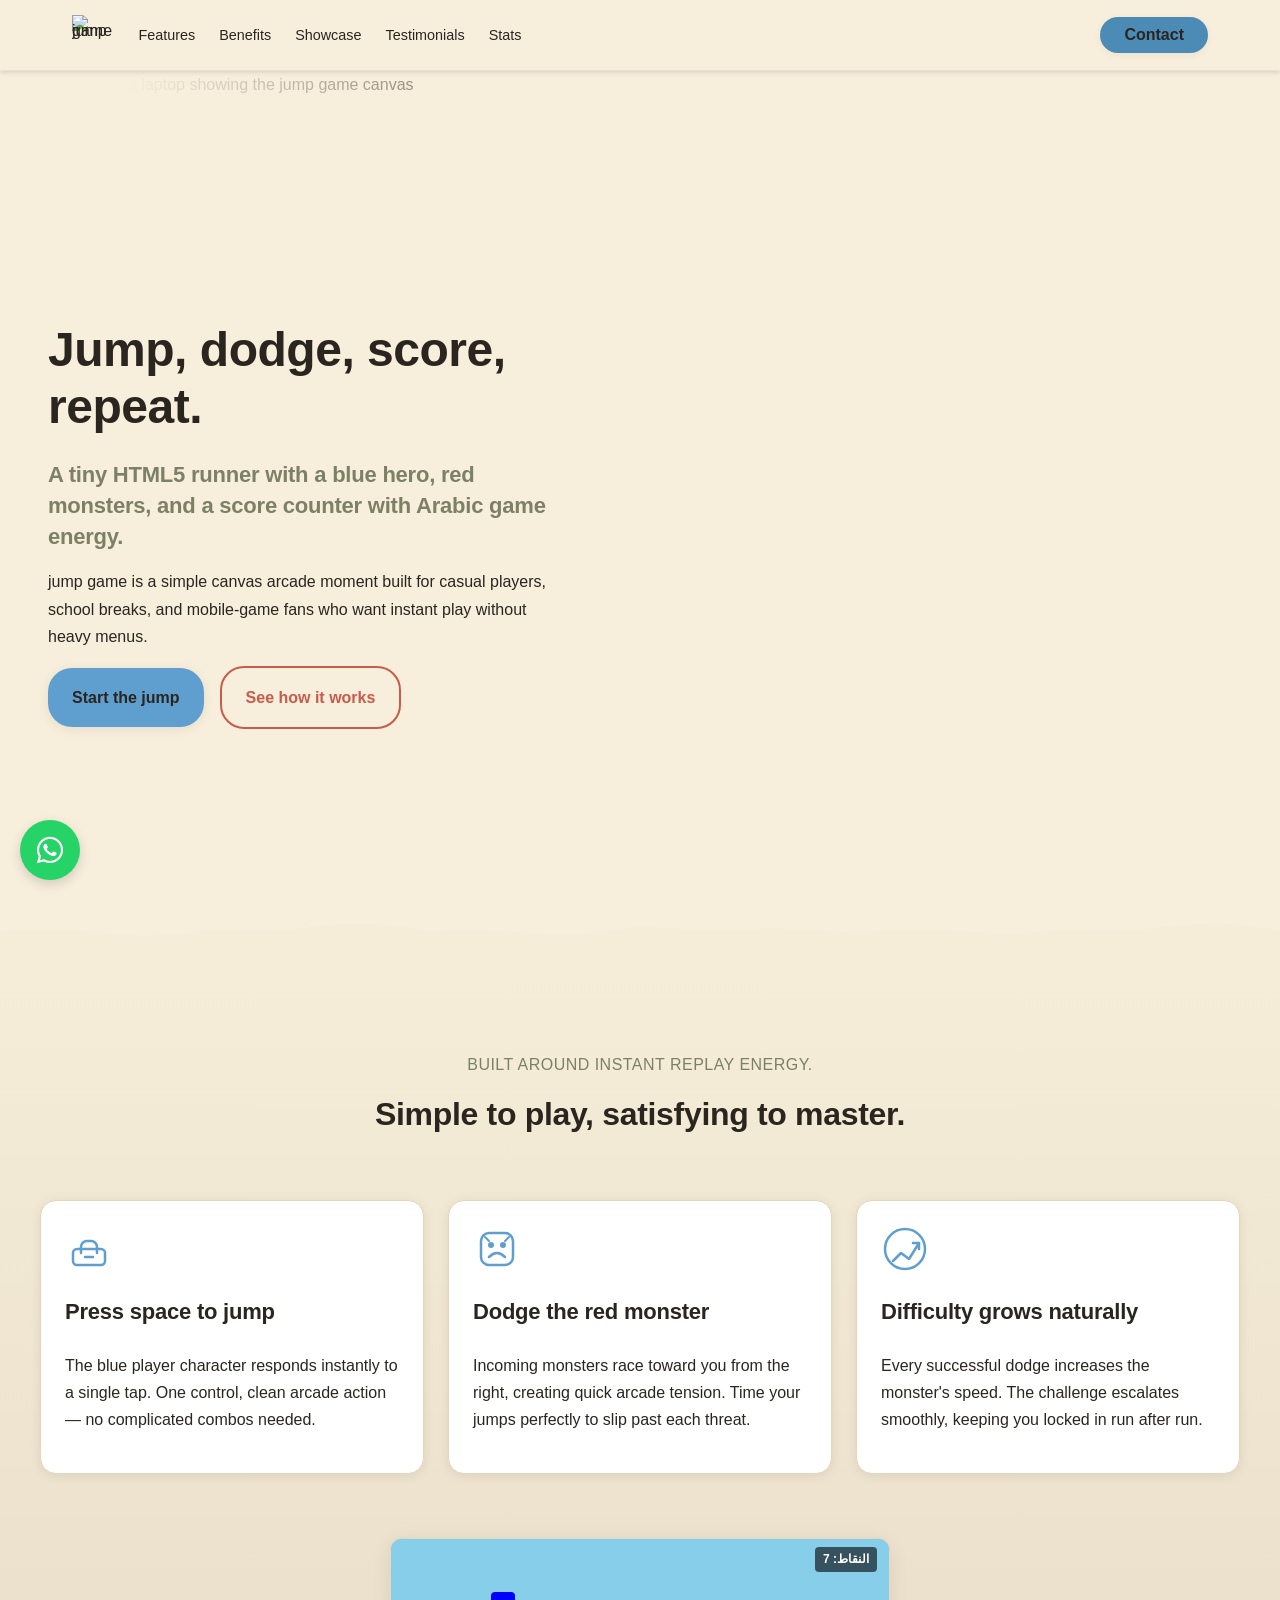
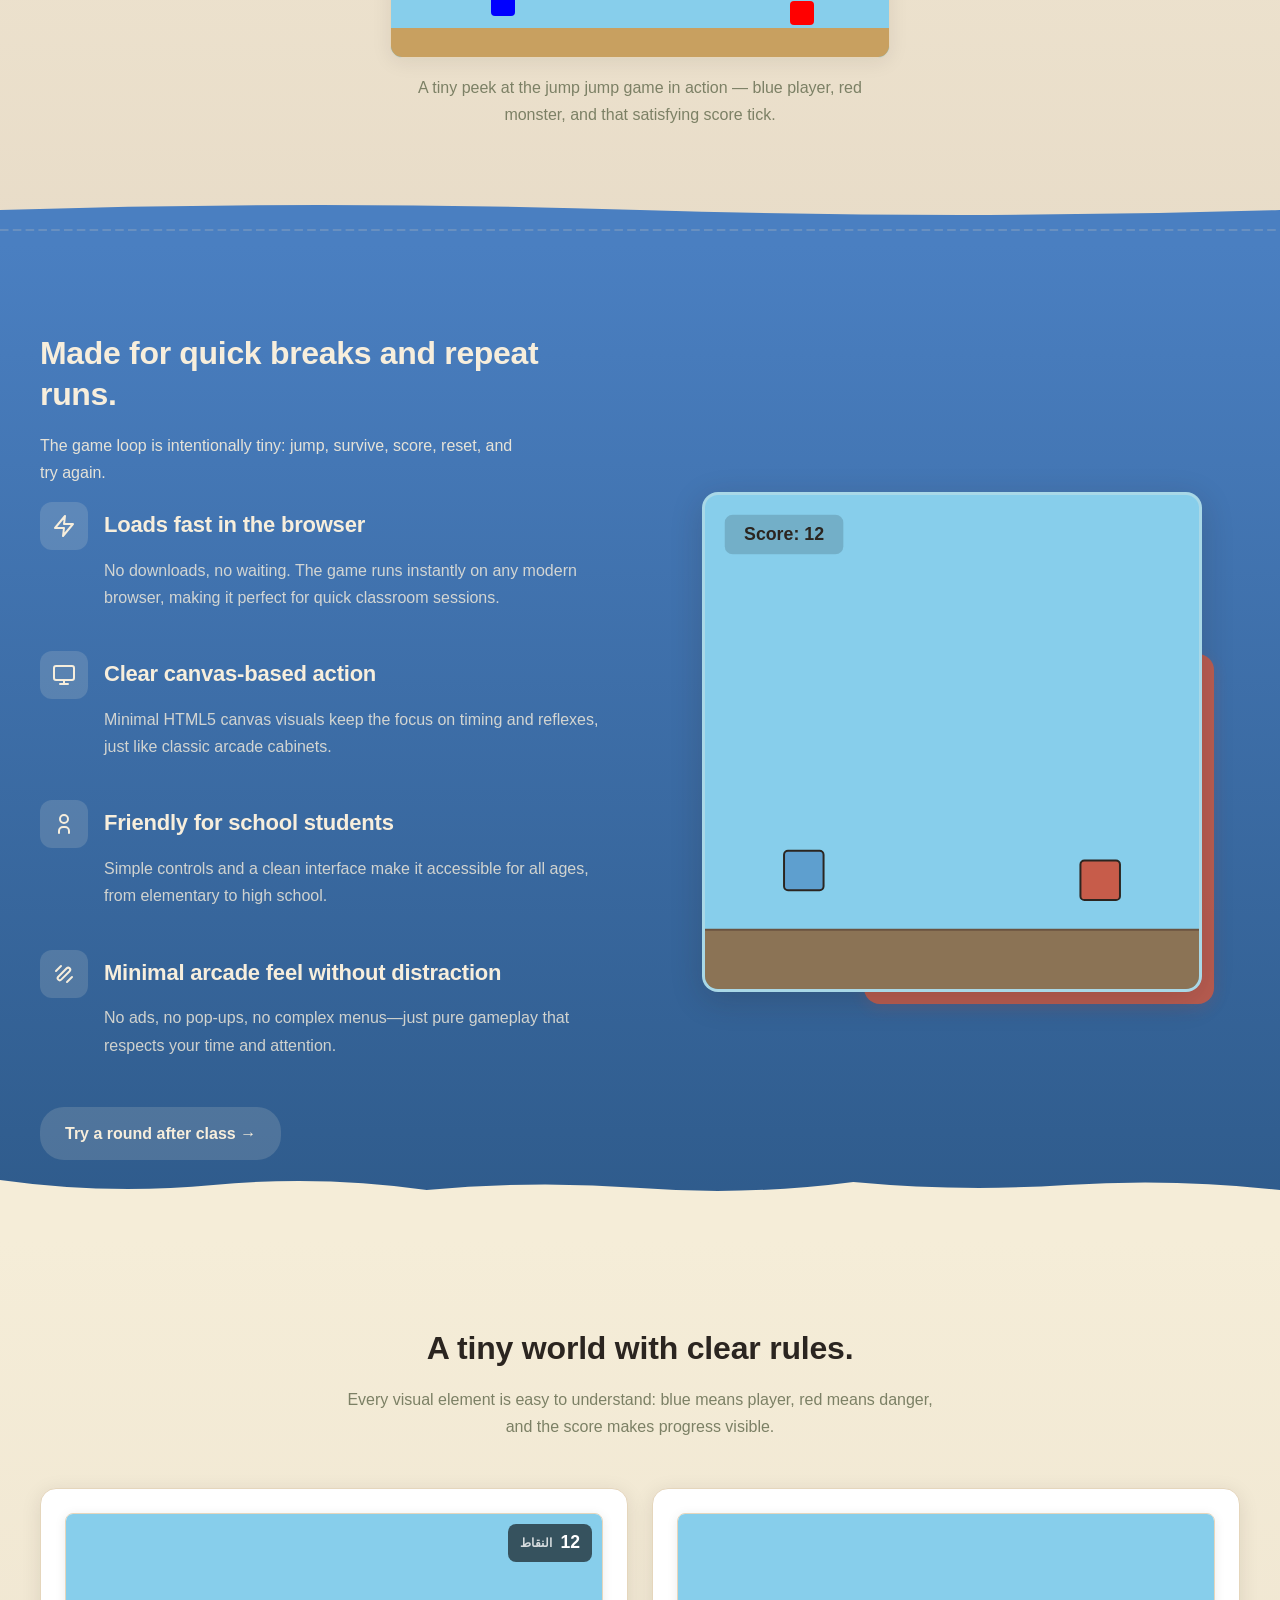
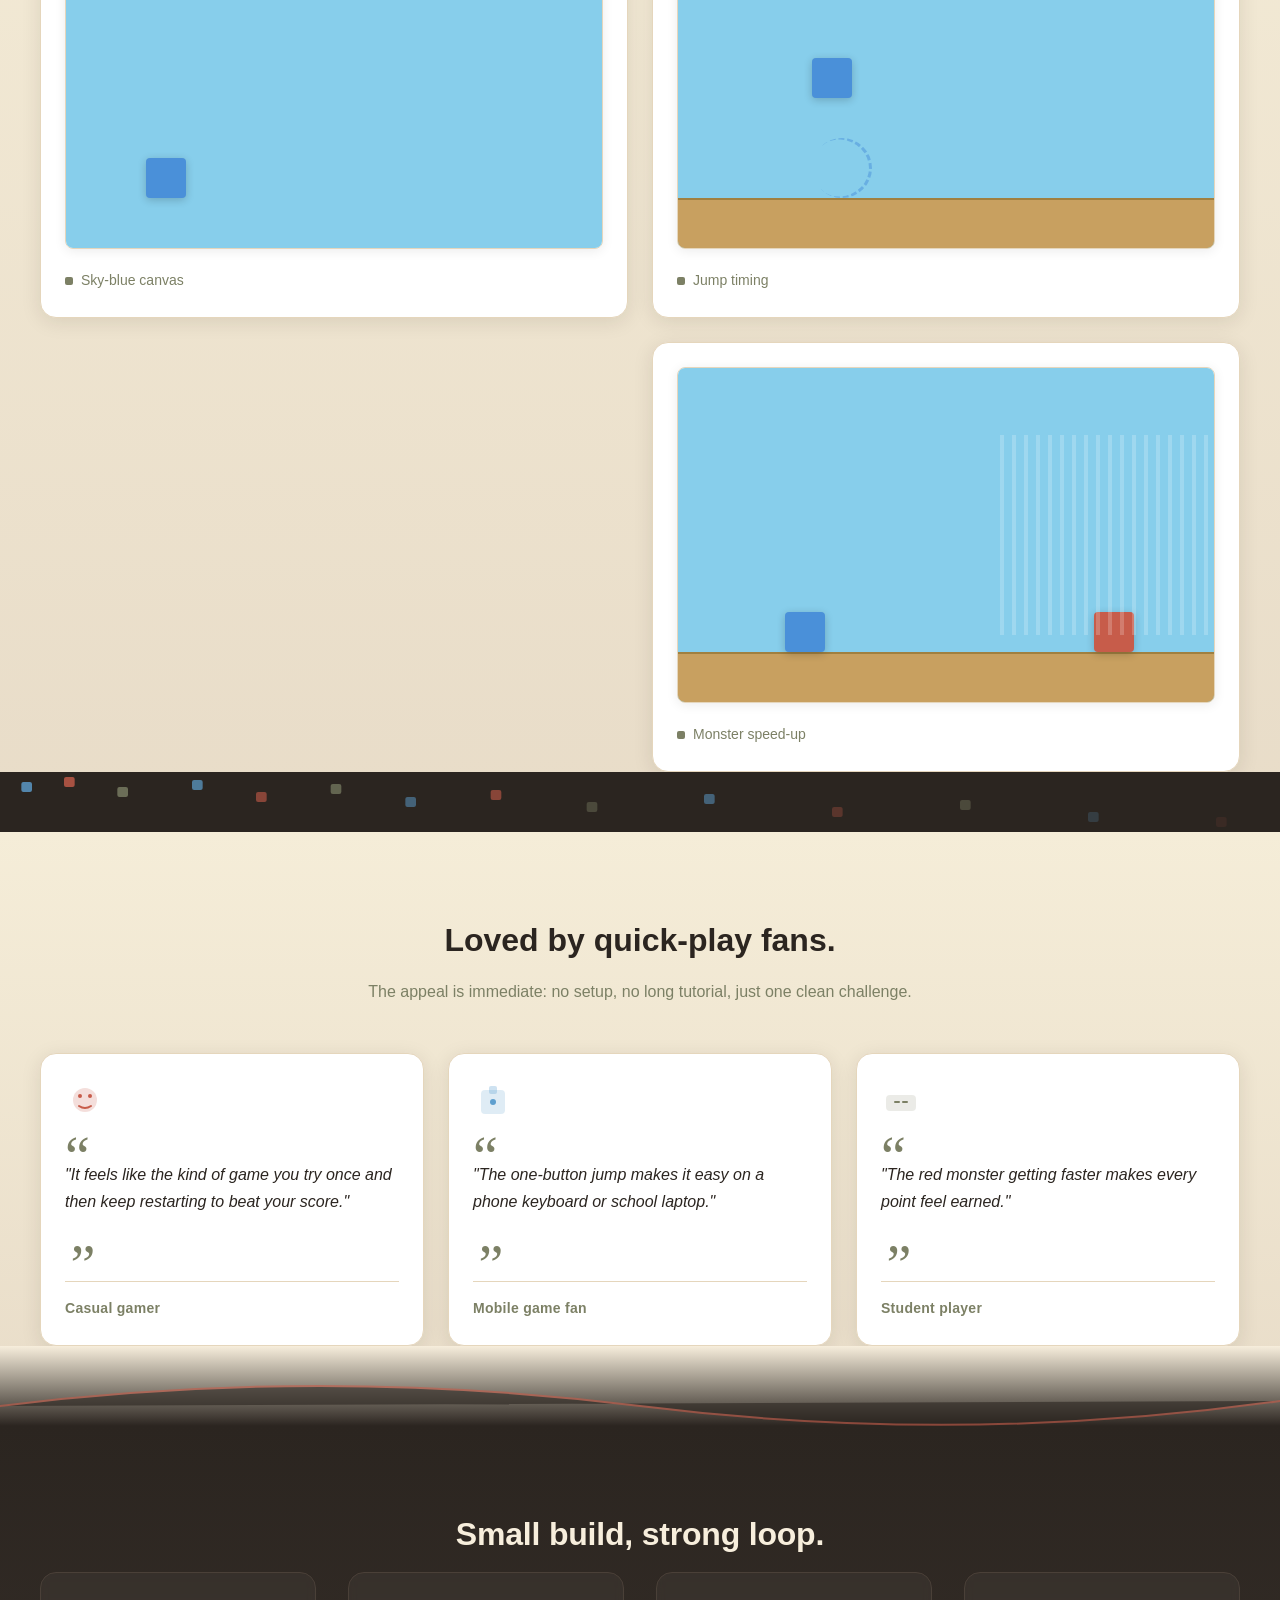
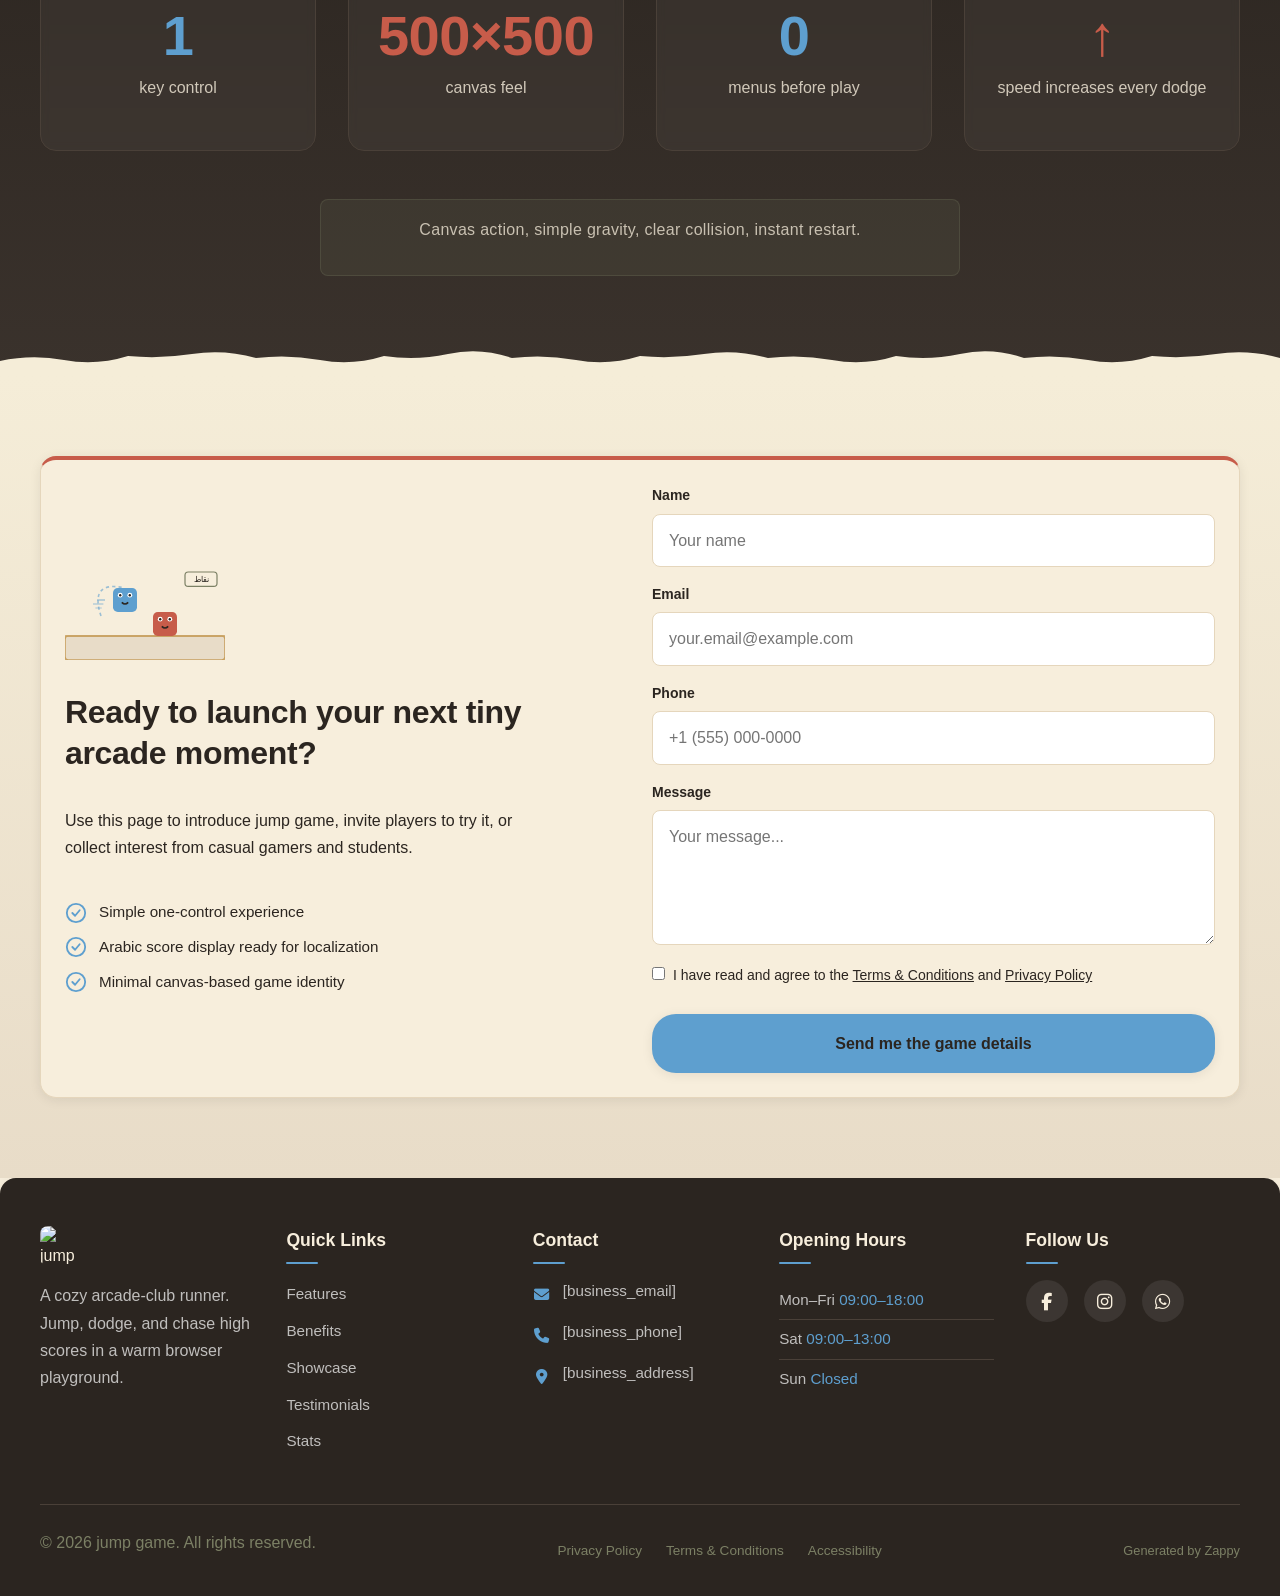
==== commit ecffc7c0: "Background sync: Progressive GitHub Sync" ====
--- a/index.html
+++ b/index.html
@@ -767,31 +767,29 @@
 <body>
 <a class="skip-link" href="#main">Skip to main content</a>
   <nav class="navbar">
-  <button class="mobile-toggle" id="mobileToggle" aria-label="Menu">
-    <svg style="display:block !important" class="hamburger-icon" width="24" height="24" viewBox="0 0 24 24" fill="none">
+  <button class="mobile-toggle" id="mobileToggle" aria-label="Menu" data-element-type="button" data-element-id="btn-1784985693964-mjwzsykjd" data-native-element="true">
+    <svg class="hamburger-icon" width="24" height="24" viewBox="0 0 24 24" fill="none" style="width: 24px !important; height: 24px !important;display:block !important">
       <path d="M3 12h18M3 6h18M3 18h18" stroke="currentColor" stroke-width="2" stroke-linecap="round"></path>
     </svg>
-    <svg class="close-icon" width="24" height="24" viewBox="0 0 24 24" fill="none" style="display:none !important">
+    <svg class="close-icon" width="24" height="24" viewBox="0 0 24 24" fill="none" style="width: 24px !important; height: 24px !important;display:none !important">
       <path d="M18 6L6 18M6 6l12 12" stroke="currentColor" stroke-width="2" stroke-linecap="round"></path>
     </svg>
   </button>
   
-  <button class="phone-header-btn" data-phone="[business_phone]" aria-label="Call">
-    <svg width="20" height="20" viewBox="0 0 24 24" fill="currentColor">
+  <button class="phone-header-btn" data-phone="[business_phone]" aria-label="Call" data-element-type="button" data-element-id="btn-1784985693964-rq9616edq" data-native-element="true">
+    <svg width="24" height="24" viewBox="0 0 24 24" fill="currentColor" style="width: 24px; height: 24px;">
       <path d="M22 16.92v3a2 2 0 0 1-2.18 2 19.79 19.79 0 0 1-8.63-3.07 19.5 19.5 0 0 1-6-6 19.79 19.79 0 0 1-3.07-8.67A2 2 0 0 1 4.11 2h3a2 2 0 0 1 2 1.72 12.84 12.84 0 0 0 .7 2.81 2 2 0 0 1-.45 2.11L8.09 9.91a16 16 0 0 0 6 6l1.27-1.27a2 2 0 0 1 2.11-.45 12.84 12.84 0 0 0 2.81.7A2 2 0 0 1 22 16.92z"></path>
     </svg>
   </button>
 
   <div class="nav-container">
     <div class="nav-brand">
-      <a href="/" class="logo-link"><img class="logo" src="/assets/site-image-home-image-1.webp" alt="jump game" decoding="async" width="35" height="35"></a>
+      <a href="/" class="logo-link"><img class="logo" src="/assets/site-image-home-image-1.webp" alt="jump game" data-image-type="logo" decoding="async" width="35" height="35"></a>
     </div>
     
-    <ul class="nav-menu" id="navMenu"><li><a href="#features">Features</a></li><li><a href="#benefits">Benefits</a></li><li><a href="#showcase">Showcase</a></li><li><a href="#testimonials">Testimonials</a></li><li><a href="#stats">Stats</a></li><li class="mobile-contact-link nav-cta-mobile-item"><a href="#contact" class="nav-cta-btn">Contact</a></li></ul>
-    
-    <div class="nav-cta-container">
-      <a href="#contact" class="nav-cta-btn">Contact</a>
-    </div>
+    <ul class="nav-menu" id="navMenu"><li><a href="#features">Features</a></li><li><a href="#benefits">Benefits</a></li><li><a href="#showcase">Showcase</a></li><li><a href="#testimonials">Testimonials</a></li><li><a href="#stats">Stats</a></li></ul>
+    
+    <div class="nav-cta-container"><li class="nav-cta-item"><a href="#contact" class="nav-cta-btn" data-element-type="button" data-element-id="btn-1784985693964-3i7nsm5kh" data-native-element="true" style="border-color: rgb(75, 139, 181) !important; color: rgb(43, 37, 32) !important; background-color: rgb(75, 139, 181) !important; background-image: none !important;" data-text-color="rgb(43, 37, 32)">Contact</a></li></div>
   </div>
 </nav>
 <script>
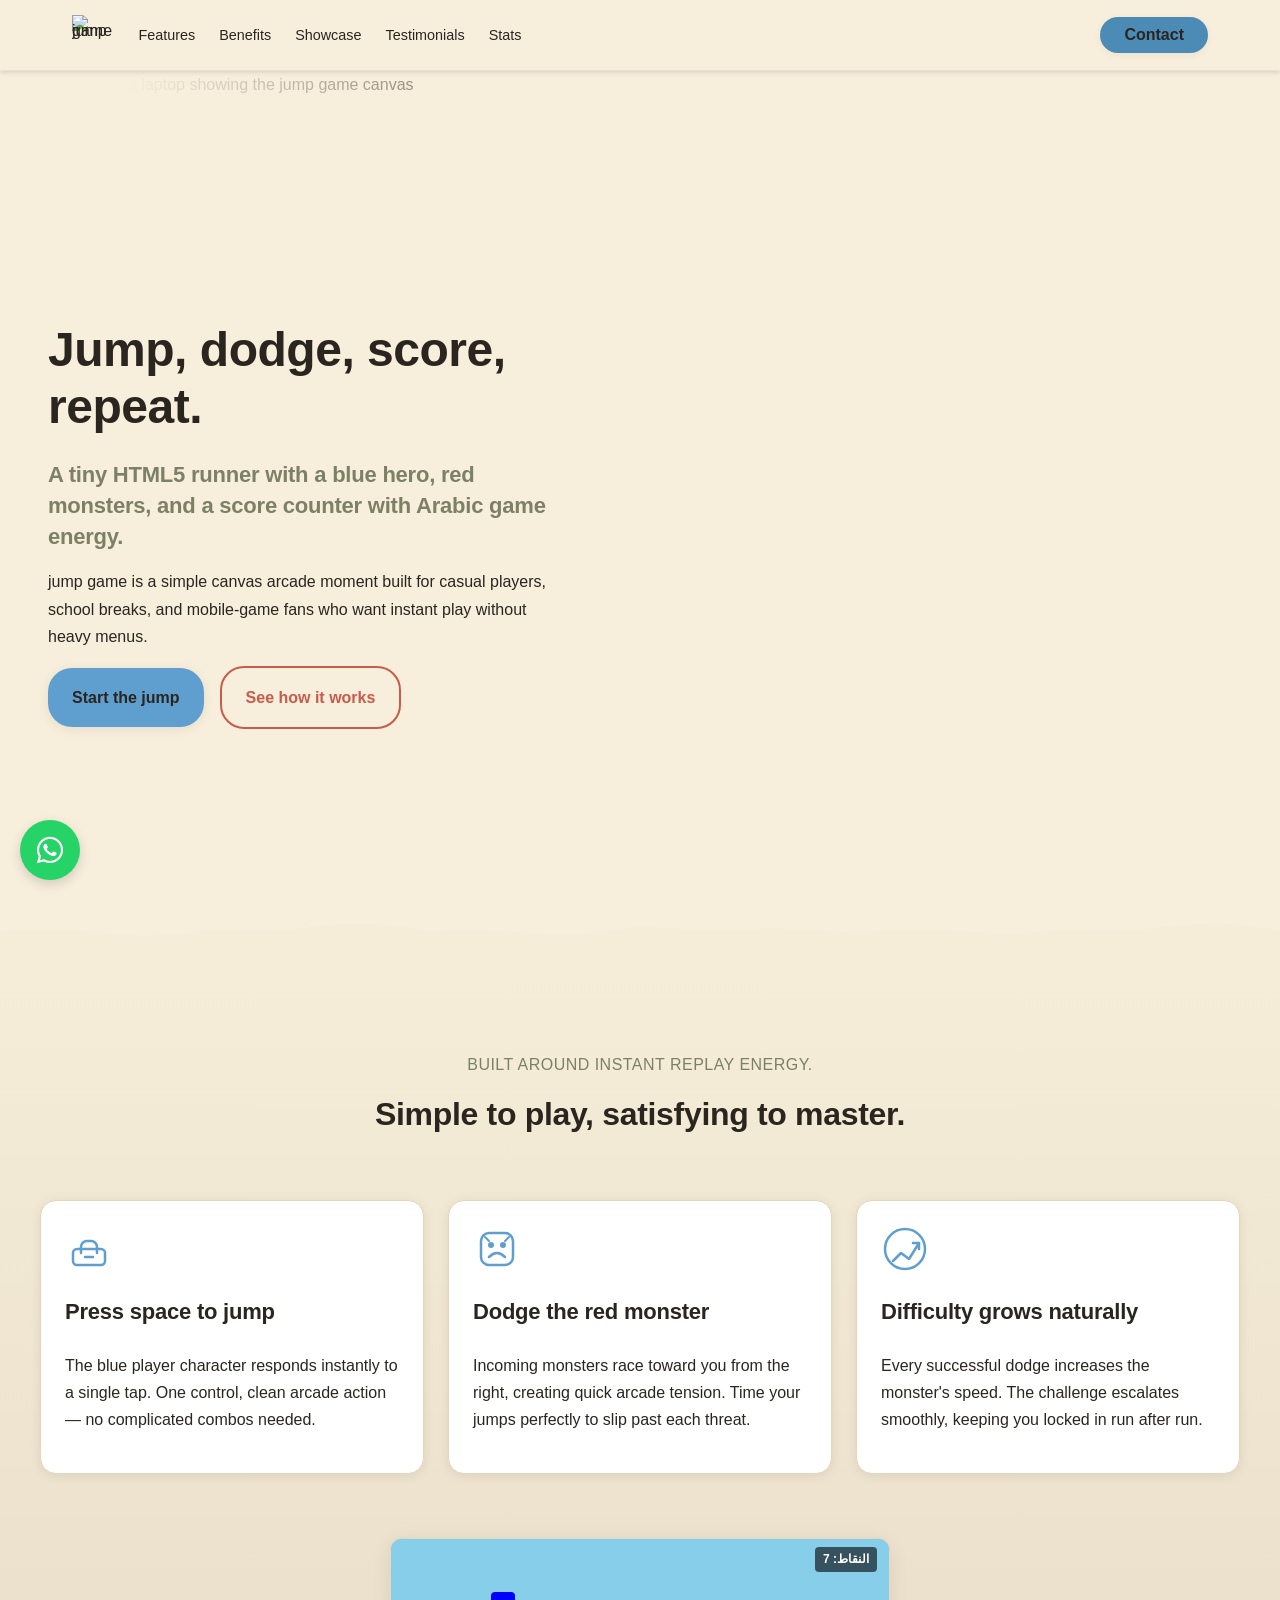
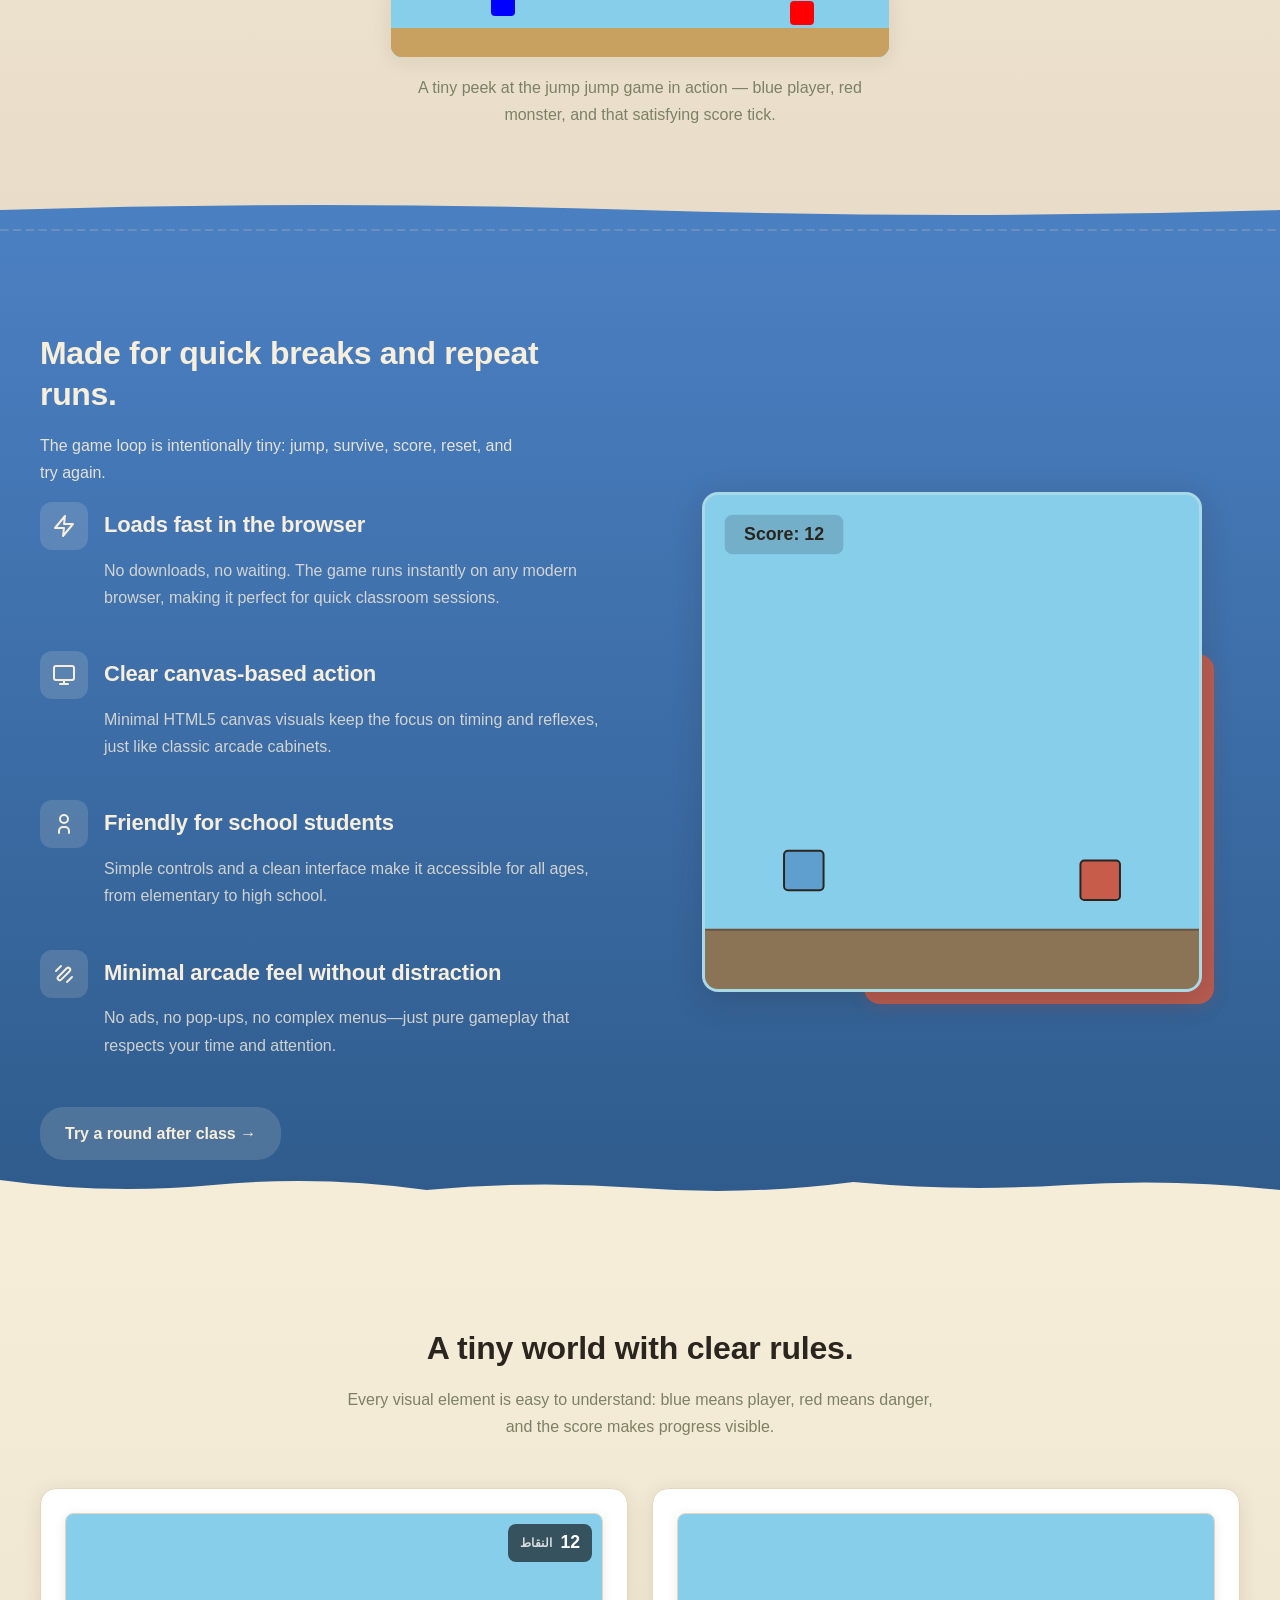
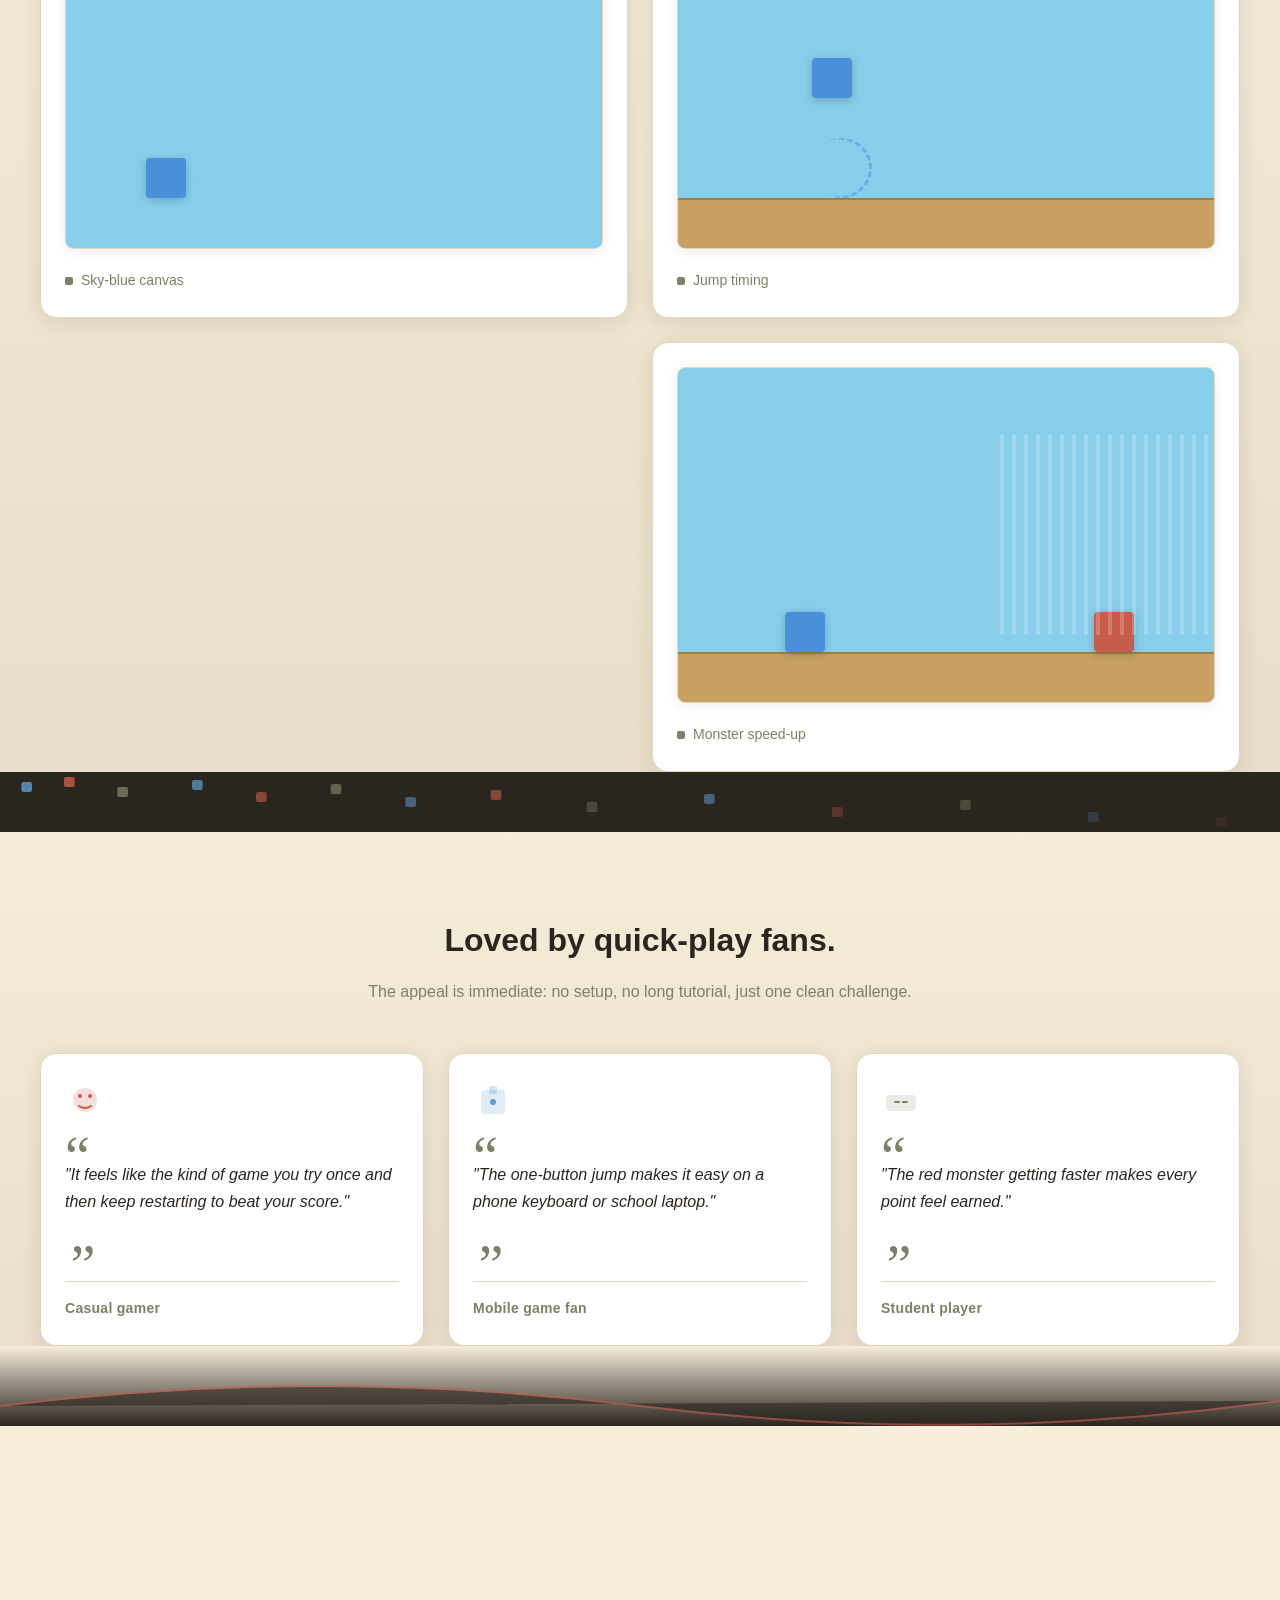
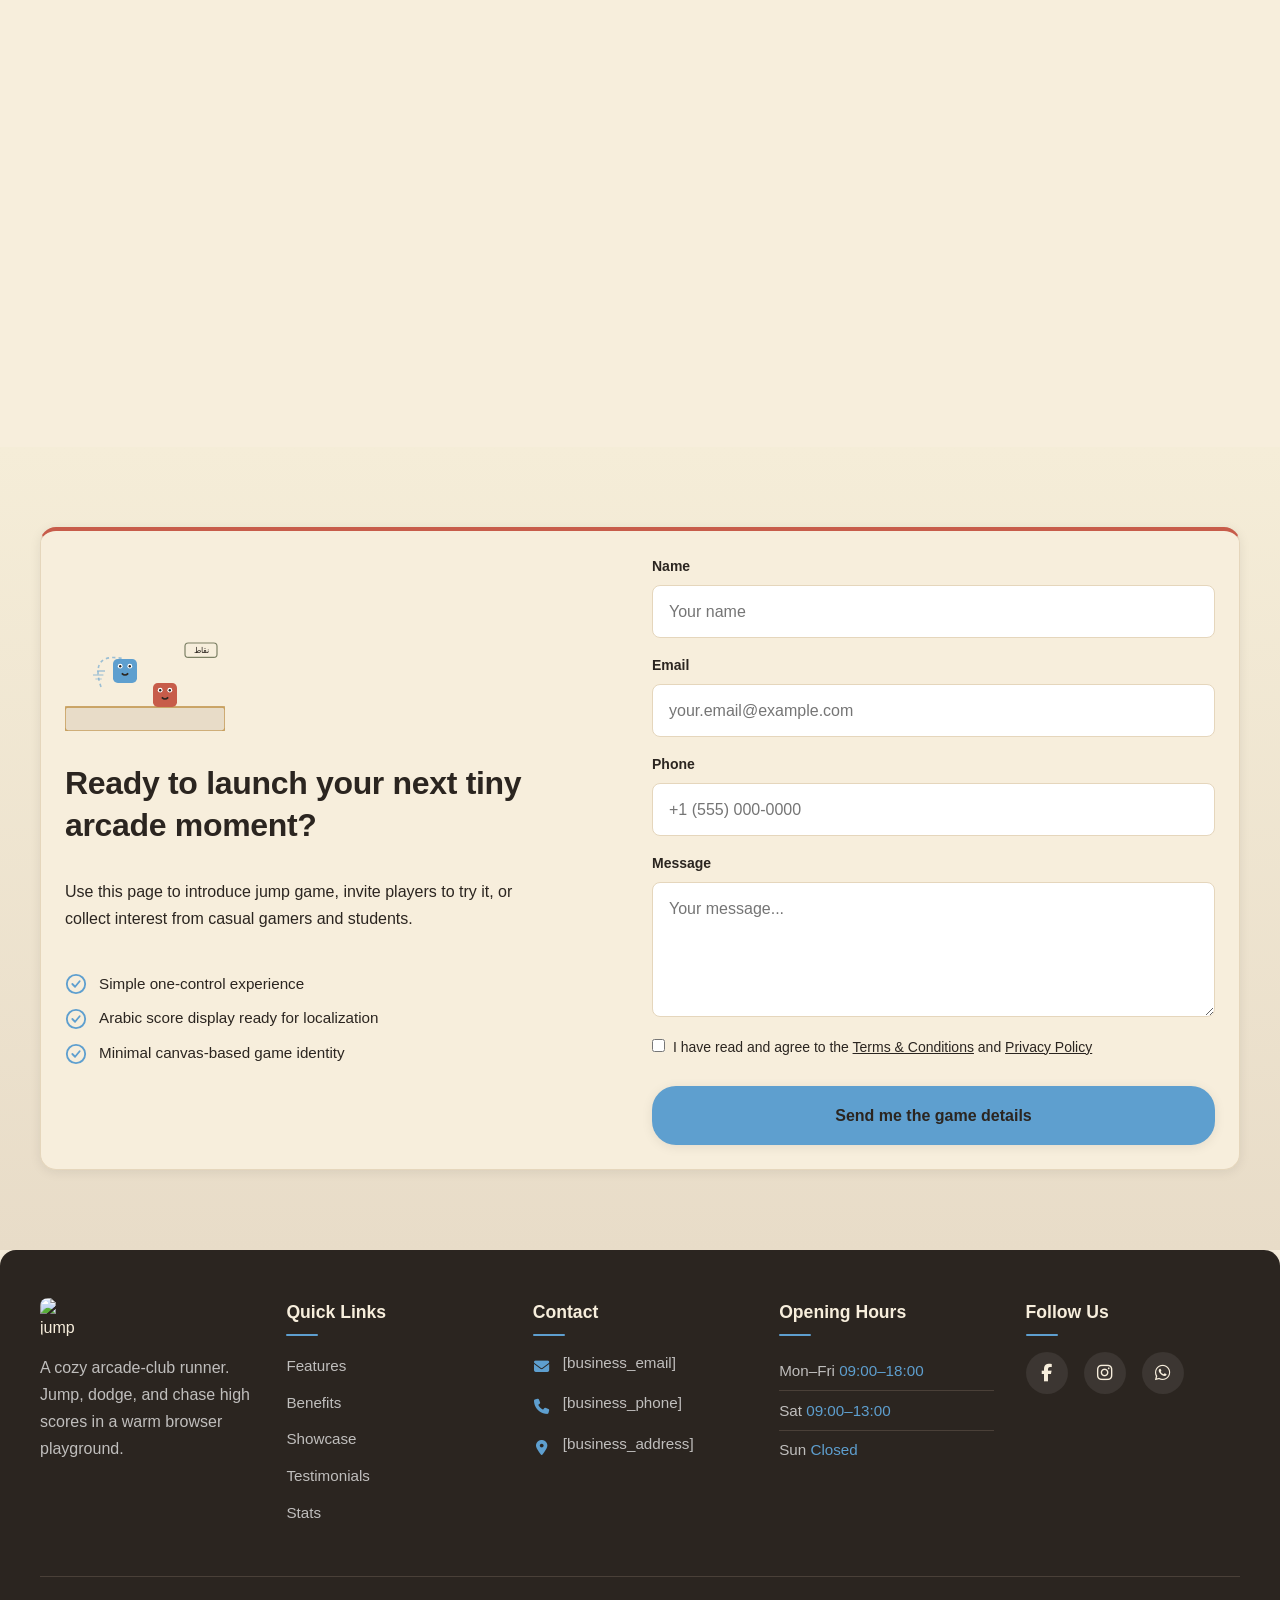
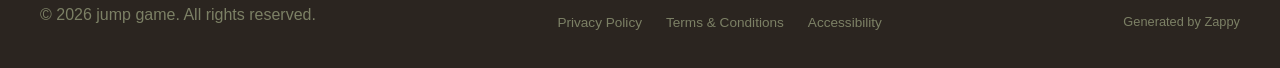
==== commit 07021153: "Background sync: Progressive GitHub Sync" ====
--- a/index.html
+++ b/index.html
@@ -1621,37 +1621,11 @@
   </div>
 </section>
 
-<section data-band-index="5" id="stats" class="home-stats-section" data-layout-spec="Home-stats">
-  <div class="home-stats-section__container">
-    <h2 class="home-stats-section__heading">Small build, strong loop.</h2>
-    <div class="home-stats-section__grid">
-      <article class="home-stats-section__card">
-        <span class="home-stats-section__number">1</span>
-        <p class="home-stats-section__label">key control</p>
-      </article>
-      <article class="home-stats-section__card">
-        <span class="home-stats-section__number">500×500</span>
-        <p class="home-stats-section__label">canvas feel</p>
-      </article>
-      <article class="home-stats-section__card">
-        <span class="home-stats-section__number">0</span>
-        <p class="home-stats-section__label">menus before play</p>
-      </article>
-      <article class="home-stats-section__card">
-        <span class="home-stats-section__number">↑</span>
-        <p class="home-stats-section__label">Speed increases every dodge</p>
-      </article>
-    </div>
-    <div class="home-stats-section__tech-strip">
-      <p class="home-stats-section__tech-text">Canvas action, simple gravity, clear collision, instant restart.</p>
-    </div>
-  </div>
-  <div class="home-stats-section__divider-wrapper">
-    <svg data-no-icon-edit="true" aria-hidden="true" viewBox="0 0 1200 60" preserveAspectRatio="none" xmlns="http://www.w3.org/2000/svg">
-      <path d="M0,60 L0,45 Q30,38 60,44 T120,40 Q150,43 180,38 T240,42 Q270,38 300,44 T360,40 Q390,45 420,38 T480,42 Q510,38 540,44 T600,40 Q630,43 660,38 T720,42 Q750,38 780,44 T840,40 Q870,45 900,38 T960,42 Q990,38 1020,44 T1080,40 Q1110,43 1140,38 T1200,42 L1200,60 Z" fill="#F5EDD8"></path>
-    </svg>
-  </div>
-</section>
+
+
+<section class="zappy-block-section" data-zappy-block="1" data-zappy-block-id="blk_d07b20725b5e" data-zappy-block-title="Jump Game" data-zappy-block-html="[base64]" data-zappy-block-css="[base64]" data-zappy-block-js="[base64]" data-zappy-block-doc="[base64]"><iframe class="zappy-block-frame" data-zappy-block-frame="blk_d07b20725b5e" title="Jump Game" loading="lazy" sandbox="allow-scripts" referrerpolicy="no-referrer" style="width:100%;border:0;display:block;min-height:120px;overflow:hidden;"></iframe></section>
+
+
 
 <section data-band-index="6" id="contact" class="home-contact-section" data-layout-spec="Home-contact">
   <div class="home-contact-section__container">
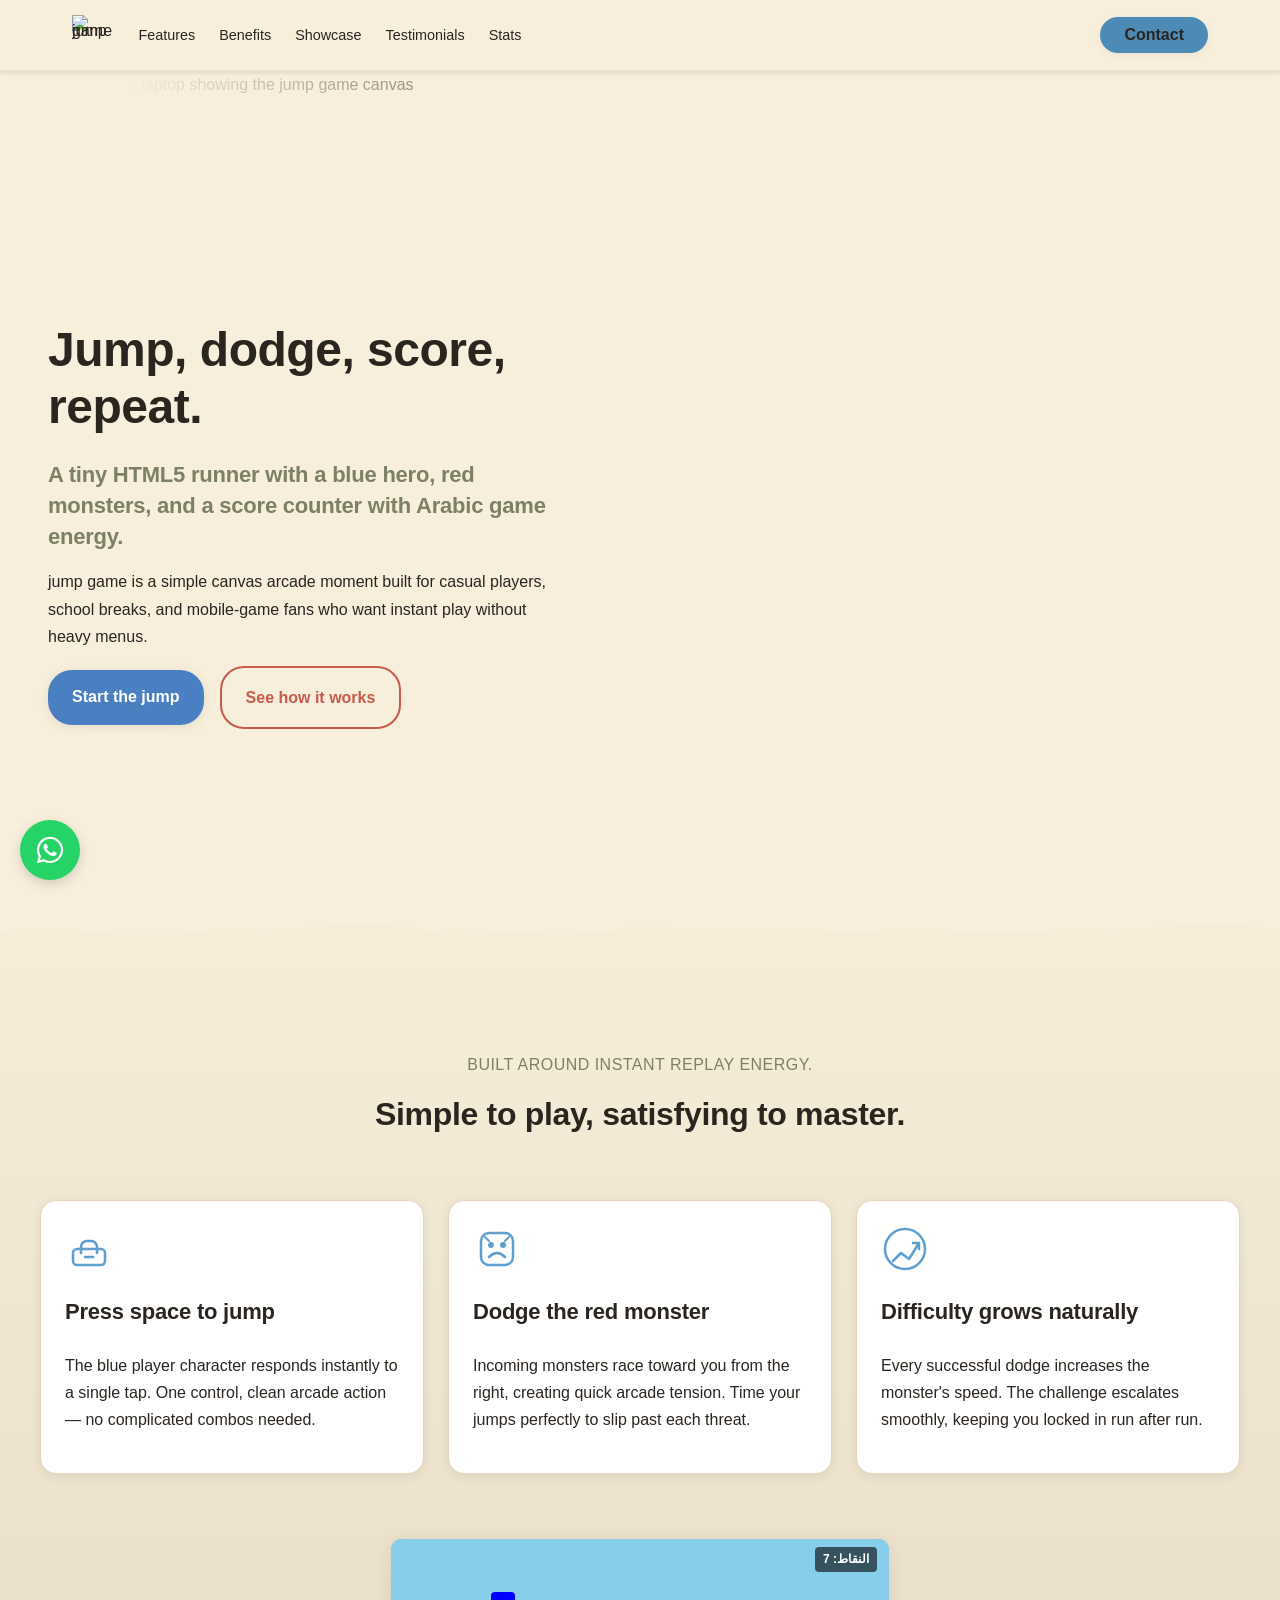
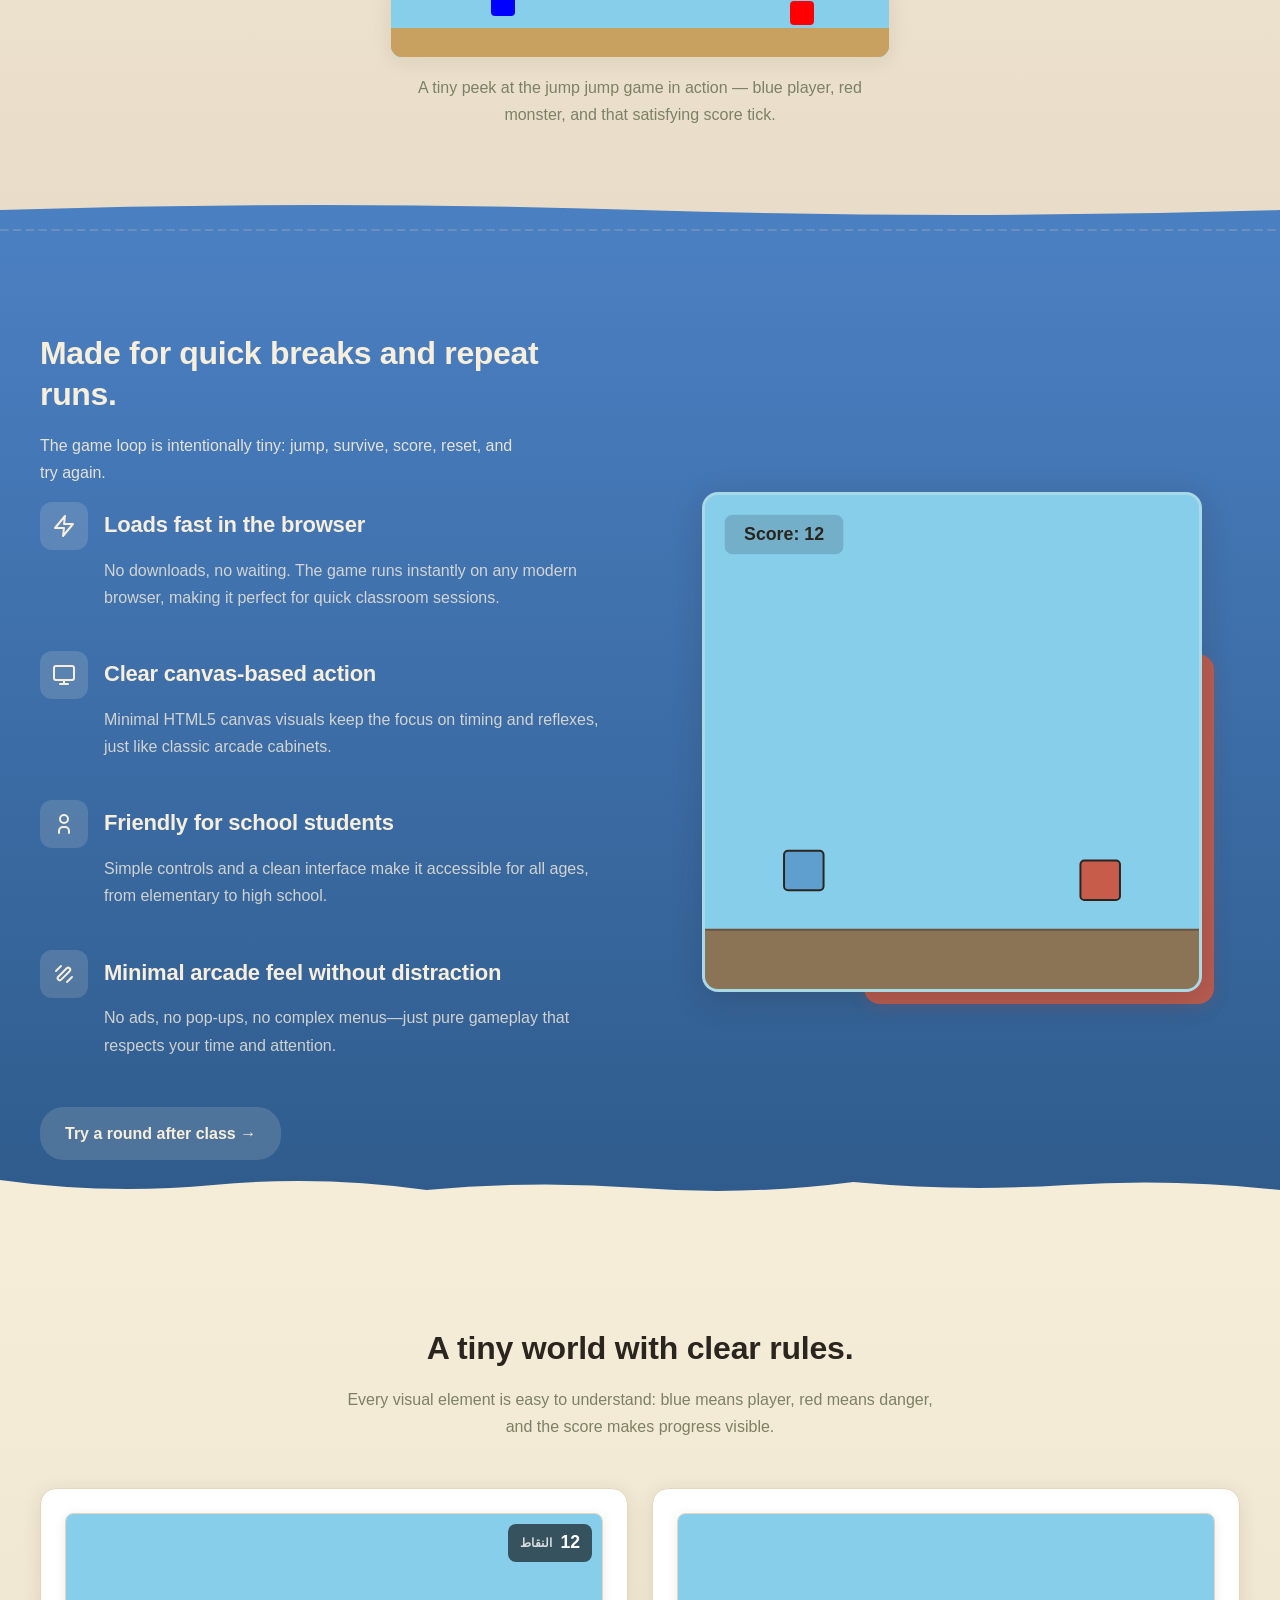
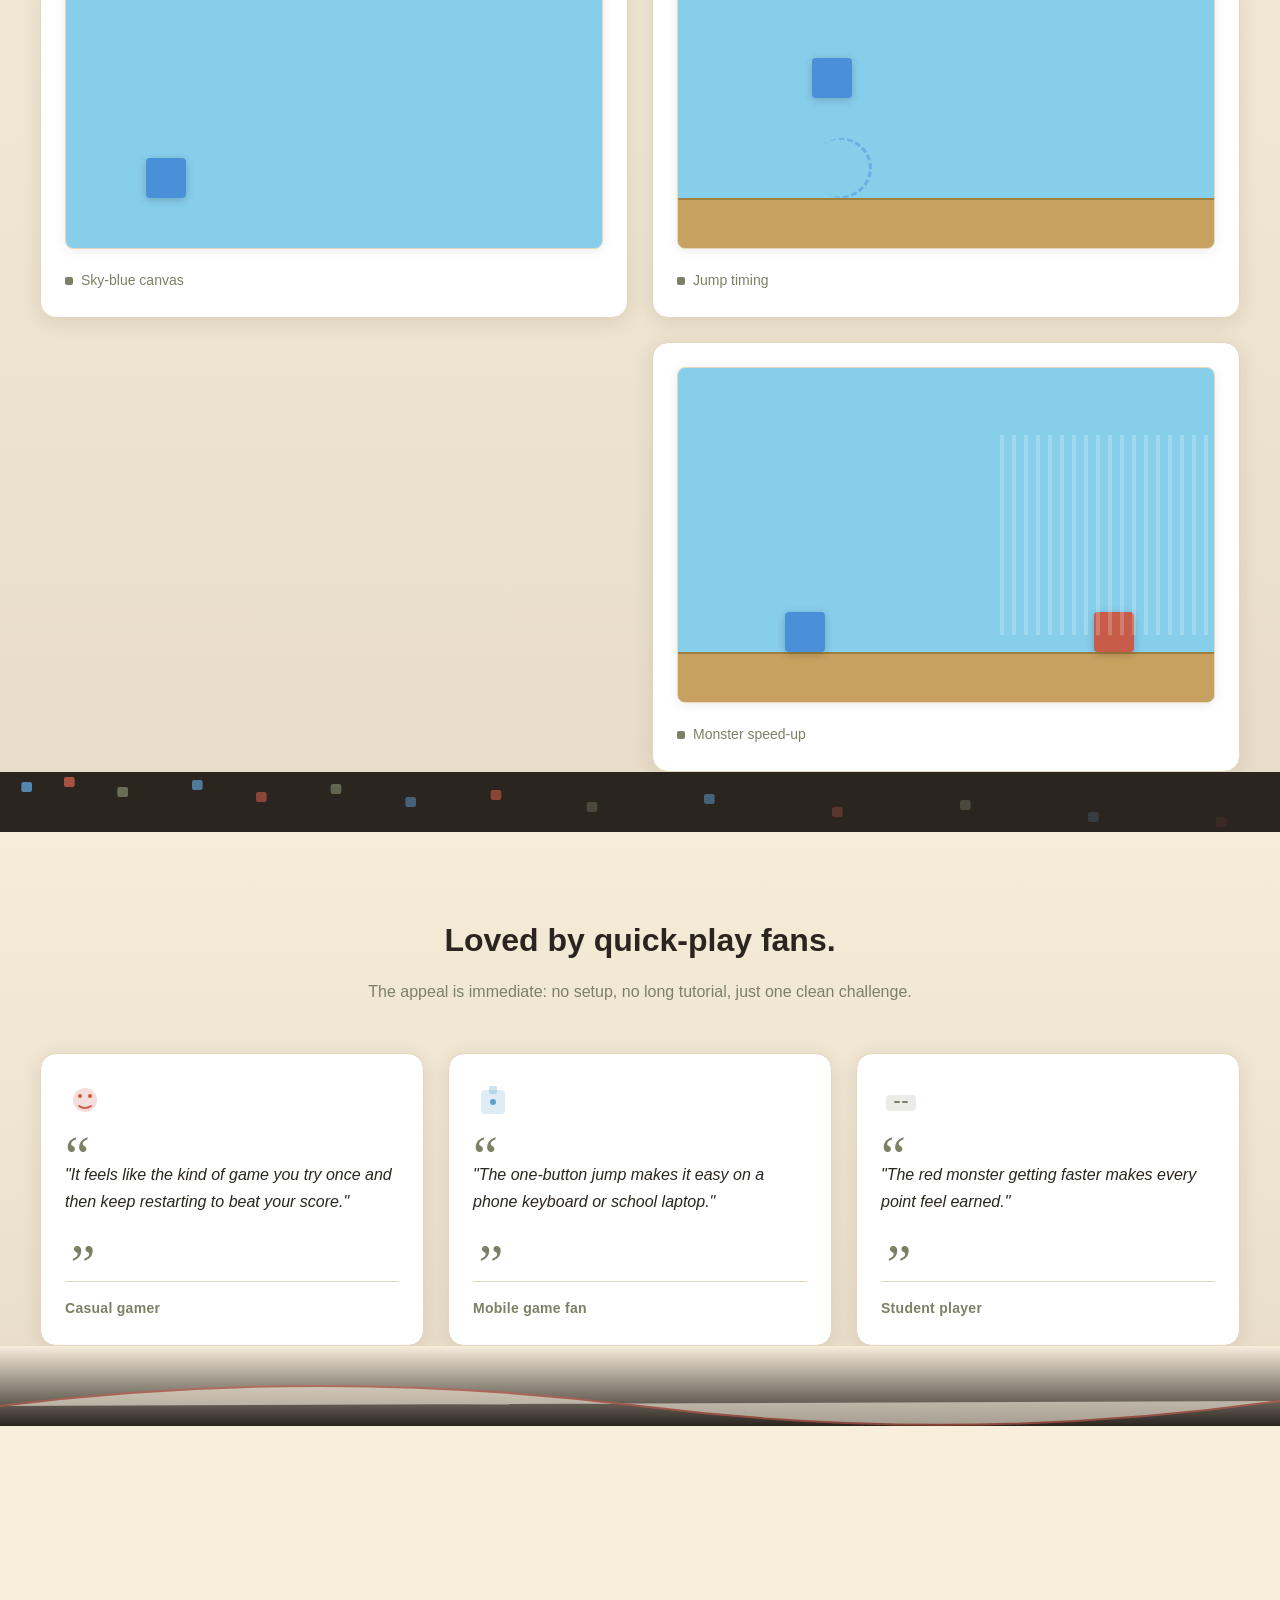
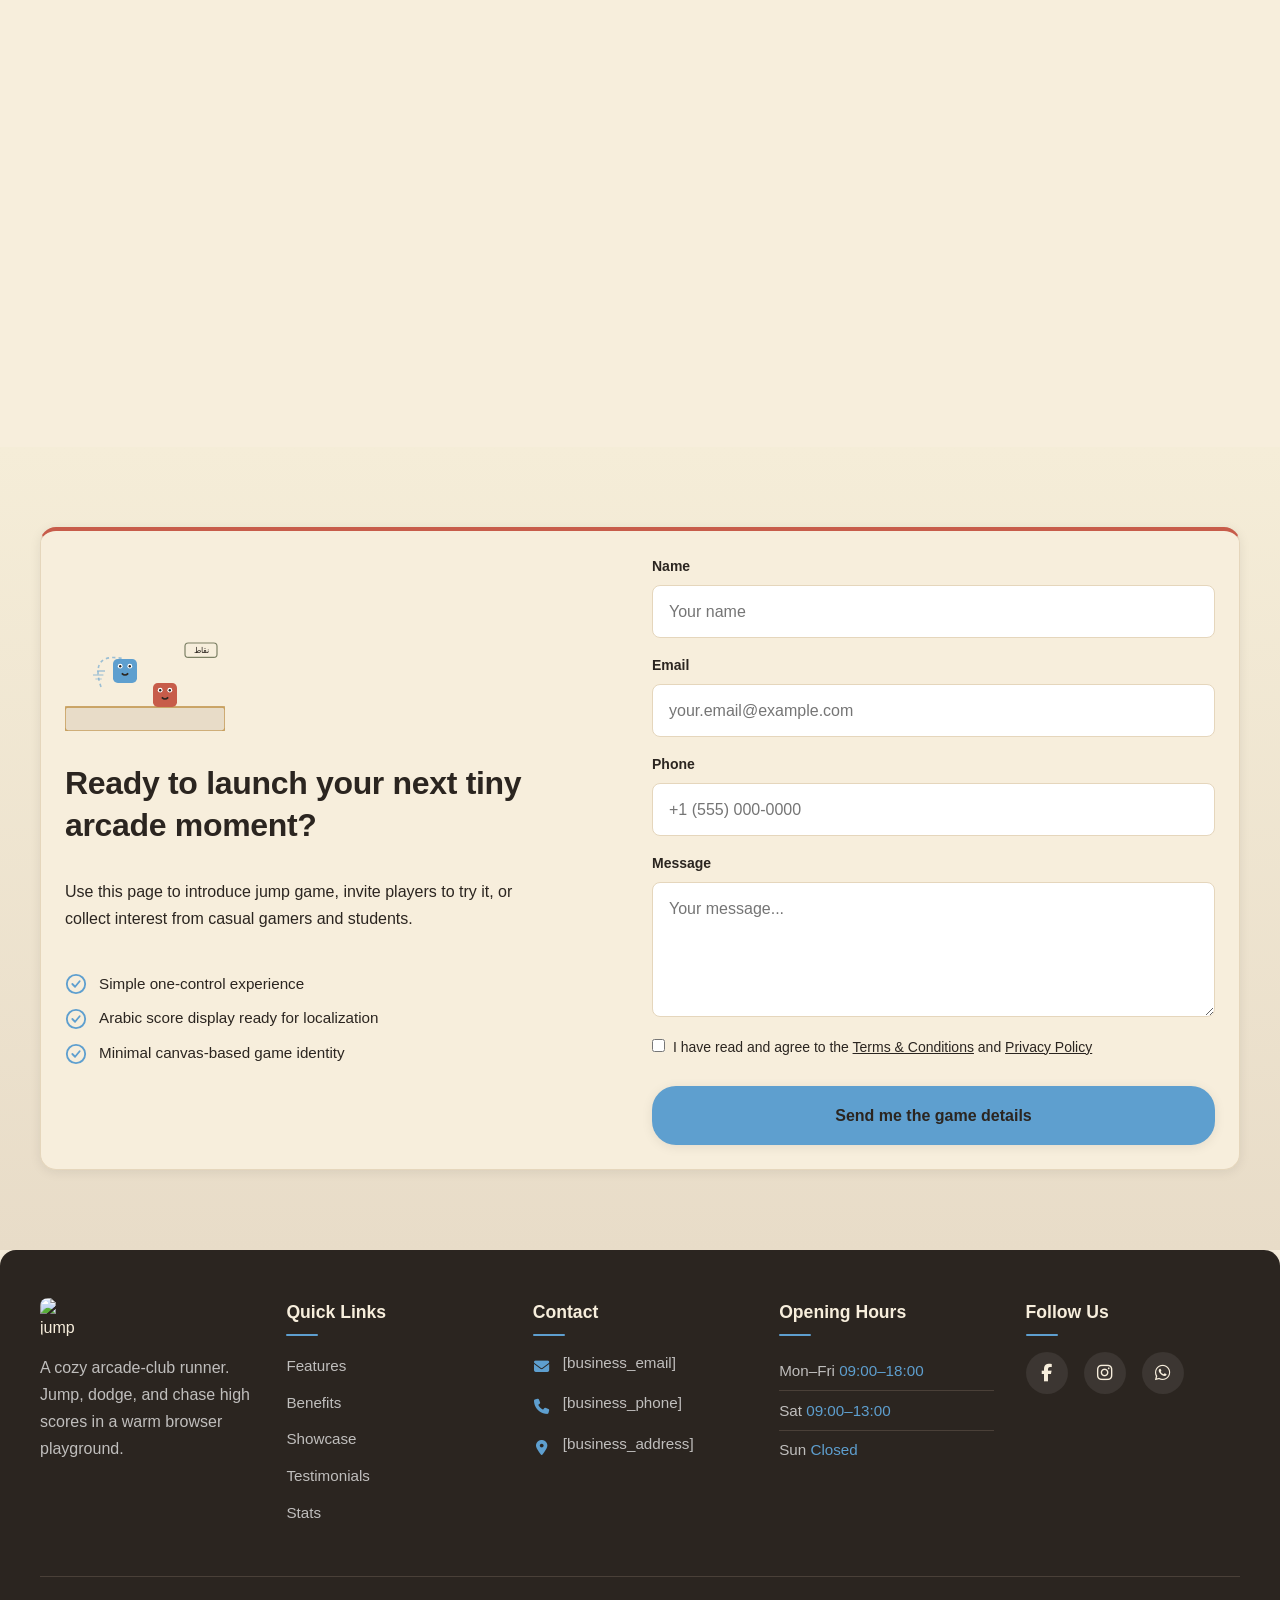
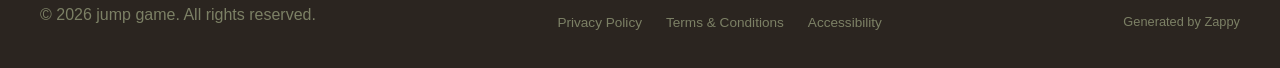
==== commit 2c69b118: "Incremental sync: 1 page(s) — update_button" ====
--- a/index.html
+++ b/index.html
@@ -597,6 +597,7 @@
     <meta name="twitter:card" content="summary_large_image">
     <meta name="twitter:title" content="Jump Over Monsters &amp; Score High — jump game">
     <meta name="twitter:description" content="Play the ultimate endless runner right in your browser! Hit spacebar to dodge speeding red monsters as you chase a new high score in Arabic numerals. Start jumping now!">
+    <script type="application/ld+json">{"@context":"https://schema.org","@graph":[{"@type":"Organization","@id":"https://jump-game.zappy5.app#organization","name":"jump game","url":"https://jump-game.zappy5.app","description":"A simple HTML5 canvas-based endless runner game where a blue player character jumps over incoming red monsters using the spacebar. The game features a score counter displayed in Arabic, increasing difficulty as the monster speeds up with each successful dodge, and a game-over alert with score display. The overall vibe is minimal and arcade-style with a sky-blue background."},{"@type":"WebSite","@id":"https://jump-game.zappy5.app#website","url":"https://jump-game.zappy5.app","name":"jump game","publisher":{"@id":"https://jump-game.zappy5.app#organization"}},{"@type":"ContactPage","@id":"https://jump-game.zappy5.app#contactpage","url":"https://jump-game.zappy5.app","name":"Jump Over Monsters &amp; Score High — jump game","mainEntity":{"@id":"https://jump-game.zappy5.app#organization"},"potentialAction":{"@type":"CommunicateAction","target":{"@type":"EntryPoint","urlTemplate":"https://jump-game.zappy5.app/api/email/contact-form","actionPlatform":["http/method=POST"],"contentType":"application/json"},"instrument":[{"@type":"PropertyValue","name":"name","propertyID":"text","valueRequired":true,"description":"Your name"},{"@type":"PropertyValue","name":"email","propertyID":"email","valueRequired":true,"description":"your.email@example.com"},{"@type":"PropertyValue","name":"phone","propertyID":"tel","valueRequired":false,"description":"+1 (555) 000-0000"},{"@type":"PropertyValue","name":"message","propertyID":"textarea","valueRequired":true,"description":"Your message..."},{"@type":"PropertyValue","name":"privacy_consent","propertyID":"checkbox","valueRequired":true}]}}]}</script>
     <meta property="og:type" content="website">
   <meta property="og:locale" content="en_US">
   
@@ -783,13 +784,13 @@
   </button>
 
   <div class="nav-container">
-    <div class="nav-brand">
-      <a href="/" class="logo-link"><img class="logo" src="/assets/site-image-home-image-1.webp" alt="jump game" data-image-type="logo" decoding="async" width="35" height="35"></a>
+    <div class="nav-brand" style="">
+      <a href="/" class="logo-link"><img class="logo" src="/assets/site-image-home-image-1.webp" alt="jump game" data-image-type="logo" style="" decoding="async" width="35" height="35"></a>
     </div>
     
-    <ul class="nav-menu" id="navMenu"><li><a href="#features">Features</a></li><li><a href="#benefits">Benefits</a></li><li><a href="#showcase">Showcase</a></li><li><a href="#testimonials">Testimonials</a></li><li><a href="#stats">Stats</a></li></ul>
-    
-    <div class="nav-cta-container"><li class="nav-cta-item"><a href="#contact" class="nav-cta-btn" data-element-type="button" data-element-id="btn-1784985693964-3i7nsm5kh" data-native-element="true" style="border-color: rgb(75, 139, 181) !important; color: rgb(43, 37, 32) !important; background-color: rgb(75, 139, 181) !important; background-image: none !important;" data-text-color="rgb(43, 37, 32)">Contact</a></li></div>
+    <ul class="nav-menu" id="navMenu" style=""><li><a href="#features">Features</a></li><li><a href="#benefits">Benefits</a></li><li><a href="#showcase">Showcase</a></li><li><a href="#testimonials">Testimonials</a></li><li><a href="#stats">Stats</a></li></ul>
+    
+    <div class="nav-cta-container" style=""><li class="nav-cta-item"><a href="#contact" class="nav-cta-btn" data-element-type="button" data-element-id="btn-1784985693964-3i7nsm5kh" data-native-element="true" style="border-color: rgb(75, 139, 181) !important; color: rgb(43, 37, 32) !important; background-color: rgb(75, 139, 181) !important; background-image: none !important;" data-text-color="rgb(43, 37, 32)">Contact</a></li></div>
   </div>
 </nav>
 <script>
@@ -1251,15 +1252,15 @@
   
   <main id="main">
     <section data-band-index="0" id="hero" class="home-hero-section" data-layout-spec="Home-hero" data-hero-treatment="fade-bleed" style="--hero-fade-color: var(--bg-light);" data-hero-type="fullscreen-scrim">
-  <img loading="eager" fetchpriority="high" class="hero-fade-img" data-hero-bg="true" data-placeholder="home-hero-image-1" data-context="A cozy, softly lit desk scene in a warm after-school room. On the desk, a laptop or tablet screen displays a simple sky-blue HTML5 canvas game: a small blue square character jumping over a small red square monster, with a minimalist Arabic score counter visible. The desk has a notebook, a pencil, and gentle afternoon light. The overall mood is calm, inviting, and nostalgic, not aggressive or neon." width="1200" height="600" src="/assets/site-image-home-hero-image-1.webp" alt="Cozy desk with a laptop showing the jump game canvas" decoding="async">
+  <div data-zappy-zoom-wrapper="true" data-element-id="img-1784985829860-yydecjqkn" data-element-type="image" data-zappy-zoom-wrapper-width-mode="full" style="position: absolute !important; top: 0px !important; left: 0px !important; width: 100% !important; height: 100% !important; max-width: none !important; margin-left: 0px !important; margin-right: 0px !important; display: block !important; z-index: 0 !important; overflow: hidden !important;" data-zappy-zoom-clip="true" data-zappy-wrapper-margins-applied="true"><img loading="eager" fetchpriority="high" class="hero-fade-img" data-hero-bg="true" data-placeholder="home-hero-image-1" data-context="A cozy, softly lit desk scene in a warm after-school room. On the desk, a laptop or tablet screen displays a simple sky-blue HTML5 canvas game: a small blue square character jumping over a small red square monster, with a minimalist Arabic score counter visible. The desk has a notebook, a pencil, and gentle afternoon light. The overall mood is calm, inviting, and nostalgic, not aggressive or neon." width="1200" height="600" src="/assets/site-image-home-hero-image-1.webp" alt="Cozy desk with a laptop showing the jump game canvas" data-hero-background="true" data-element-type="image" data-element-id="img-1784985829860-yydecjqkn" style="object-position: 100% 50%; margin: 0px !important; position: absolute !important; left: 0% !important; top: 0% !important; width: 100% !important; height: 100% !important; max-width: none !important; max-height: none !important; display: block !important; object-fit: cover !important;" data-zappy-zoom="1" decoding="async"></div>
   
   <div class="hero-fade-content">
     <h1 class="display-xl">Jump, dodge, score, repeat.</h1>
     <h3>A tiny HTML5 runner with a blue hero, red monsters, and a score counter with Arabic game energy.</h3>
     <p>jump game is a simple canvas arcade moment built for casual players, school breaks, and mobile-game fans who want instant play without heavy menus.</p>
     <div class="hero-cta-row">
-      <a href="#contact" class="btn-primary">Start the jump</a>
-      <a href="#features" class="btn-secondary">See how it works</a>
+      <a href="/assets/edudocument_axd__1_-1784985948319-p0gc67.pdf" class="btn btn-primary" style="color: rgb(255, 255, 255) !important; outline: none; border-color: rgb(74, 127, 193) !important; background-color: rgb(74, 127, 193) !important; background-image: none !important;" data-element-type="button" data-element-id="btn-1784985829855-2wdshdc58" data-native-element="true" target="_blank" rel="noopener noreferrer">Start the jump</a>
+      <a href="#features" class="btn-secondary" data-element-type="button" data-element-id="btn-1784985829855-zm1nbjdme" data-native-element="true" style="outline: none;">See how it works</a>
     </div>
   </div>
 
@@ -1616,7 +1617,7 @@
       <!-- Base gradient fill -->
       <rect x="0" y="0" width="1200" height="80" fill="url(#testimonial-divider-grad)"></rect>
       <!-- Terracotta jump-arc line crossing the lower area -->
-      <path d="M0 60 Q300 20 600 60 T1200 55" stroke="var(--secondary)" stroke-width="2" fill="#2B2520" opacity="0.6" stroke-linecap="round"></path>
+      <path d="M0 60 Q300 20 600 60 T1200 55" stroke="var(--secondary)" stroke-width="2" fill="var(--bg-light)" opacity="0.6" stroke-linecap="round"></path>
     </svg>
   </div>
 </section>
@@ -1856,4 +1857,146 @@
       }, 500);
     })();
     </script>
+
+    <script>
+    (function(){
+      var _applied=false;
+      function _isHeroBg(w){var img=w.querySelector('img');if(img&&(img.getAttribute('data-hero-bg')==='true'||img.getAttribute('data-hero-background')==='true'))return true;var p=(w.style.position||'').replace(/\s*!important\s*/g,'').trim();var ww=(w.style.width||'').replace(/\s*!important\s*/g,'').trim();var hh=(w.style.height||'').replace(/\s*!important\s*/g,'').trim();return p==='absolute'&&ww==='100%'&&hh==='100%';}
+      function fixDesktopWrappers(){
+        // No-op: desktop wrapper restoration is handled by ZAPPY_PUBLISHED_ZOOM_WRAPPER_RUNTIME
+        // in script.js (restoreWrapperDimensions). The old inflation logic here was expanding
+        // small wrappers (e.g. 139px logo wrappers) to their parent width, conflicting with
+        // the correct stored dimensions.
+      }
+      function _parsePos(s){var x=50,y=50;try{var m=(s||'').match(/(-?d+(?:.d+)?)%s+(-?d+(?:.d+)?)%/);if(m){x=parseFloat(m[1]);y=parseFloat(m[2]);}}catch(e){}if(!isFinite(x))x=50;if(!isFinite(y))y=50;return{x:Math.max(0,Math.min(100,x)),y:Math.max(0,Math.min(100,y))};}
+      function _coverPct(iA,cA){if(!isFinite(iA)||iA<=0||!isFinite(cA)||cA<=0)return{w:100,h:100};if(iA>=cA)return{w:(iA/cA)*100,h:100};return{w:100,h:(cA/iA)*100};}
+      function applyMobile(){
+        if(_applied)return;_applied=true;
+        document.querySelectorAll('[data-zappy-zoom-wrapper="true"]').forEach(function(w){
+          if(_isHeroBg(w))return;
+          var cw=w.style.getPropertyValue('width');
+          var _sW=parseFloat(w.getAttribute('data-zappy-zoom-wrapper-width'))||0;
+          var _sH=parseFloat(w.getAttribute('data-zappy-zoom-wrapper-height'))||0;
+          if(!cw&&!(_sW>0&&_sH>0))return;
+          if(!w._zappyDesktop)w._zappyDesktop={wStyle:w.getAttribute('style')};
+          var img=w.querySelector('img');
+          if(!img)return;
+          if(!img._zappyDesktop)img._zappyDesktop={src:img.getAttribute('src'),style:img.getAttribute('style')};
+          var mobileZoomStr=img.getAttribute('data-zappy-mobile-zoom');
+          var mobileZoom=parseFloat(mobileZoomStr);
+          var mobileSrc=img.getAttribute('data-zappy-mobile-src');
+          var mobilePos=img.getAttribute('data-zappy-mobile-object-position');
+          var parentOvf=w.parentElement?((w.parentElement.style.overflow||'')+(window.getComputedStyle(w.parentElement).overflow||'')).trim():'';
+          var inConstrainedParent=parentOvf.indexOf('hidden')!==-1||parentOvf.indexOf('clip')!==-1;
+          if(inConstrainedParent){
+            w.style.setProperty('max-width','100%','important');
+          }else{
+            w.style.setProperty('width','100%','important');
+            w.style.setProperty('max-width','100%','important');
+          }
+          if(mobileSrc)img.src=mobileSrc;
+          function _applyZoomCrop(_img,_w,_ePos,_eZoom){
+            var rect=_w.getBoundingClientRect();
+            if(!rect||!rect.width||!rect.height)return;
+            var nW=_img.naturalWidth||0,nH=_img.naturalHeight||0;
+            if(!(nW>0&&nH>0))return;
+            var iA=nW/nH,cA=rect.width/rect.height;
+            var cv=_coverPct(iA,cA);
+            var wP=100,hP=100;
+            if(_eZoom>=1){wP=cv.w*_eZoom;hP=cv.h*_eZoom;}
+            else{var t2=(_eZoom-0.5)/0.5;if(!isFinite(t2))t2=0;t2=Math.max(0,Math.min(1,t2));wP=100+t2*(cv.w-100);hP=100+t2*(cv.h-100);}
+            var p2=_parsePos(_ePos);
+            var lP=(100-wP)*(p2.x/100);
+            var tP=(100-hP)*(p2.y/100);
+            _img.style.setProperty('position','absolute','important');
+            _img.style.setProperty('left',lP+'%','important');
+            _img.style.setProperty('top',tP+'%','important');
+            _img.style.setProperty('width',wP+'%','important');
+            _img.style.setProperty('height',hP+'%','important');
+            _img.style.setProperty('max-width','none','important');
+            _img.style.setProperty('max-height','none','important');
+            _img.style.setProperty('display','block','important');
+            _img.style.setProperty('object-fit',_eZoom<1?'fill':'cover','important');
+            _img.style.setProperty('transform','none','important');
+            _img.style.setProperty('margin','0','important');
+          }
+          if(_sW>0&&_sH>0){
+            var effZoom=(isFinite(mobileZoom)&&mobileZoom>0)?mobileZoom:(parseFloat(img.getAttribute('data-zappy-zoom'))||1);
+            var effPos=mobilePos||img.getAttribute('data-zappy-object-position')||img.style.objectPosition||'50% 50%';
+            w.style.setProperty('overflow','hidden','important');
+            w.style.setProperty('position','relative','important');
+            w.style.setProperty('width','100%','important');
+            w.style.setProperty('max-width','100%','important');
+            if(_sW>0&&_sH>0){w.style.setProperty('padding-bottom','0','important');w.style.setProperty('aspect-ratio',_sW+'/'+_sH,'important');w.style.setProperty('height','auto','important');}
+            _applyZoomCrop(img,w,effPos,effZoom);
+            if(!(img.complete&&img.naturalWidth>0)){
+              (function(_i,_w2,_p,_z){_i.addEventListener('load',function _ol(){_i.removeEventListener('load',_ol);try{_applyZoomCrop(_i,_w2,_p,_z);}catch(e){}});
+              })(img,w,effPos,effZoom);
+            }
+          }else{
+            if(!inConstrainedParent)w.style.setProperty('height','auto','important');
+            img.style.setProperty('position','relative','important');
+            img.style.setProperty('width','100%','important');
+            img.style.setProperty('height','auto','important');
+            img.style.setProperty('max-width','100%','important');
+            img.style.setProperty('max-height',inConstrainedParent?'none':'400px','important');
+            img.style.setProperty('object-fit','cover','important');
+            img.style.setProperty('left','0','important');
+            img.style.setProperty('top','0','important');
+            img.style.setProperty('transform','none','important');
+          }
+        });
+        document.querySelectorAll('img[data-zappy-mobile-src],img[data-zappy-mobile-object-position],img[data-zappy-mobile-zoom]').forEach(function(img){
+          var zw=img.closest('[data-zappy-zoom-wrapper="true"]');
+          if(zw&&!_isHeroBg(zw))return;
+          if(!img._zappyDesktop)img._zappyDesktop={src:img.getAttribute('src'),style:img.getAttribute('style')};
+          var mobileSrc=img.getAttribute('data-zappy-mobile-src');
+          var mobilePos=img.getAttribute('data-zappy-mobile-object-position');
+          var mobileZoom=parseFloat(img.getAttribute('data-zappy-mobile-zoom'));
+          if(mobileSrc)img.src=mobileSrc;
+          if(mobilePos)img.style.setProperty('object-position',mobilePos,'important');
+          if(mobileZoom>1){
+            img.style.setProperty('transform','scale('+mobileZoom+')','important');
+            img.style.setProperty('transform-origin',mobilePos||'50% 50%','important');
+            var p=img.parentElement;
+            if(p)p.style.setProperty('overflow','hidden','important');
+          }
+        });
+      }
+      function revertDesktop(){
+        if(!_applied)return;_applied=false;
+        document.querySelectorAll('[data-zappy-zoom-wrapper="true"]').forEach(function(w){
+          if(w._zappyDesktop&&w._zappyDesktop.wStyle!=null){w.setAttribute('style',w._zappyDesktop.wStyle);}
+          var img=w.querySelector('img');
+          if(img&&img._zappyDesktop){
+            if(img._zappyDesktop.src!=null)img.setAttribute('src',img._zappyDesktop.src);
+            if(img._zappyDesktop.style!=null)img.setAttribute('style',img._zappyDesktop.style);
+            else img.removeAttribute('style');
+          }
+        });
+        document.querySelectorAll('img[data-zappy-mobile-src],img[data-zappy-mobile-object-position],img[data-zappy-mobile-zoom]').forEach(function(img){
+          var zw=img.closest('[data-zappy-zoom-wrapper="true"]');
+          if(zw&&!_isHeroBg(zw))return;
+          if(img._zappyDesktop){
+            if(img._zappyDesktop.src!=null)img.setAttribute('src',img._zappyDesktop.src);
+            if(img._zappyDesktop.style!=null)img.setAttribute('style',img._zappyDesktop.style);
+            else img.removeAttribute('style');
+          }
+        });
+        _fixHeroBgWrappers();
+        fixDesktopWrappers();
+      }
+      function _fixHeroBgWrappers(){var isMob=window.innerWidth<=768;document.querySelectorAll('[data-zappy-zoom-wrapper="true"]').forEach(function(w){if(!_isHeroBg(w))return;w.style.setProperty('position','absolute','important');w.style.setProperty('top','0','important');w.style.setProperty('left','0','important');w.style.setProperty('width','100%','important');w.style.setProperty('height','100%','important');w.style.setProperty('max-width','none','important');w.style.setProperty('overflow','hidden','important');w.setAttribute('data-zappy-zoom-wrapper-width-mode','full');var img=w.querySelector('img');if(img){img.style.setProperty('width','100%','important');img.style.setProperty('height','100%','important');img.style.setProperty('object-fit','cover','important');img.style.setProperty('position','relative','important');img.style.setProperty('top','0','important');img.style.setProperty('left','0','important');img.style.setProperty('max-width','none','important');img.style.setProperty('max-height','none','important');img.style.setProperty('display','block','important');if(isMob){var mSrc=img.getAttribute('data-zappy-mobile-src');var mPos=img.getAttribute('data-zappy-mobile-object-position');var mZoom=parseFloat(img.getAttribute('data-zappy-mobile-zoom'));if(mSrc){if(!img._zappyDesktop)img._zappyDesktop={src:img.getAttribute('src'),style:img.getAttribute('style')};img.src=mSrc;}if(mPos)img.style.setProperty('object-position',mPos,'important');if(mZoom>1){img.style.setProperty('transform','scale('+mZoom+')','important');img.style.setProperty('transform-origin',mPos||'50% 50%','important');}}}});}
+      function init(){
+        _fixHeroBgWrappers();
+        var mq=window.matchMedia('(max-width:768px)');
+        function onChange(e){if(e.matches)applyMobile();else revertDesktop();}
+        if(mq.matches)applyMobile();
+        else fixDesktopWrappers();
+        try{mq.addEventListener('change',onChange);}catch(e){mq.addListener(onChange);}
+      }
+      if(document.readyState==='loading')document.addEventListener('DOMContentLoaded',init);
+      else setTimeout(init,50);
+    })();
+    </script>
 </body></html>
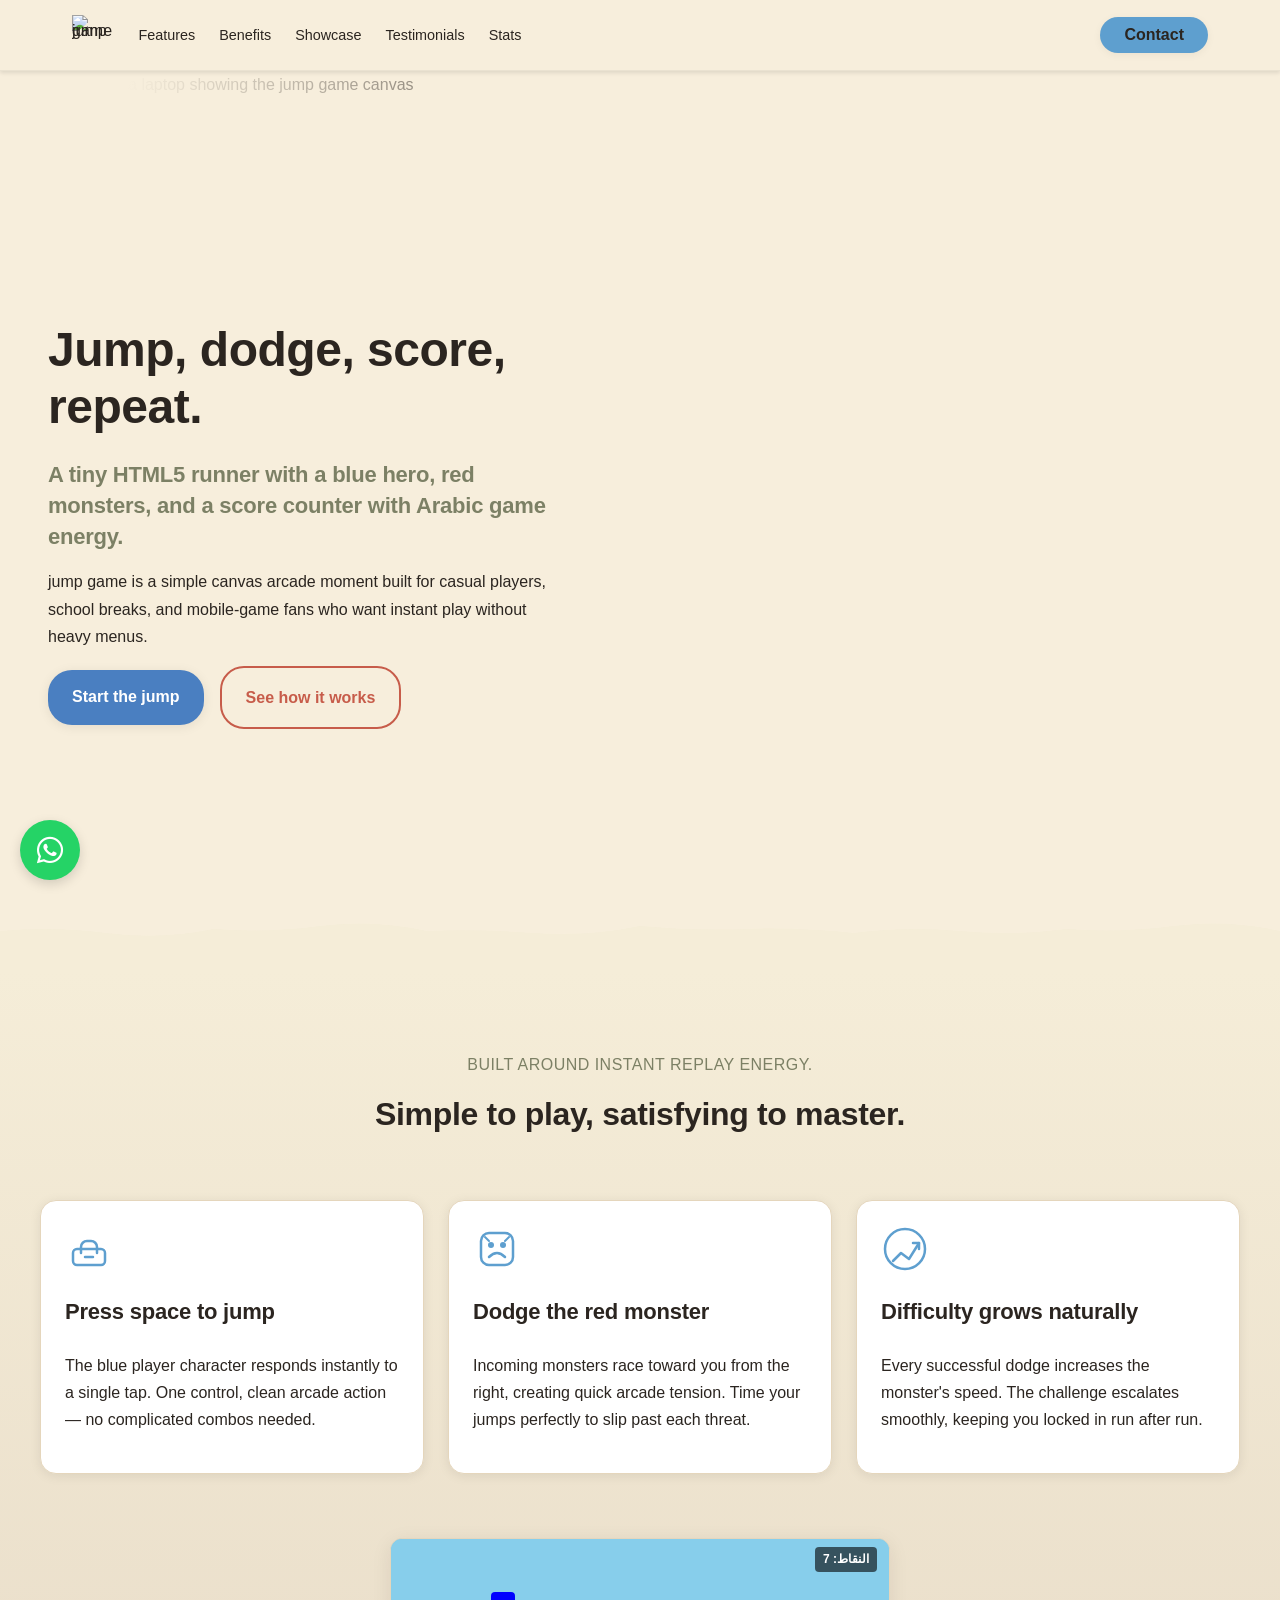
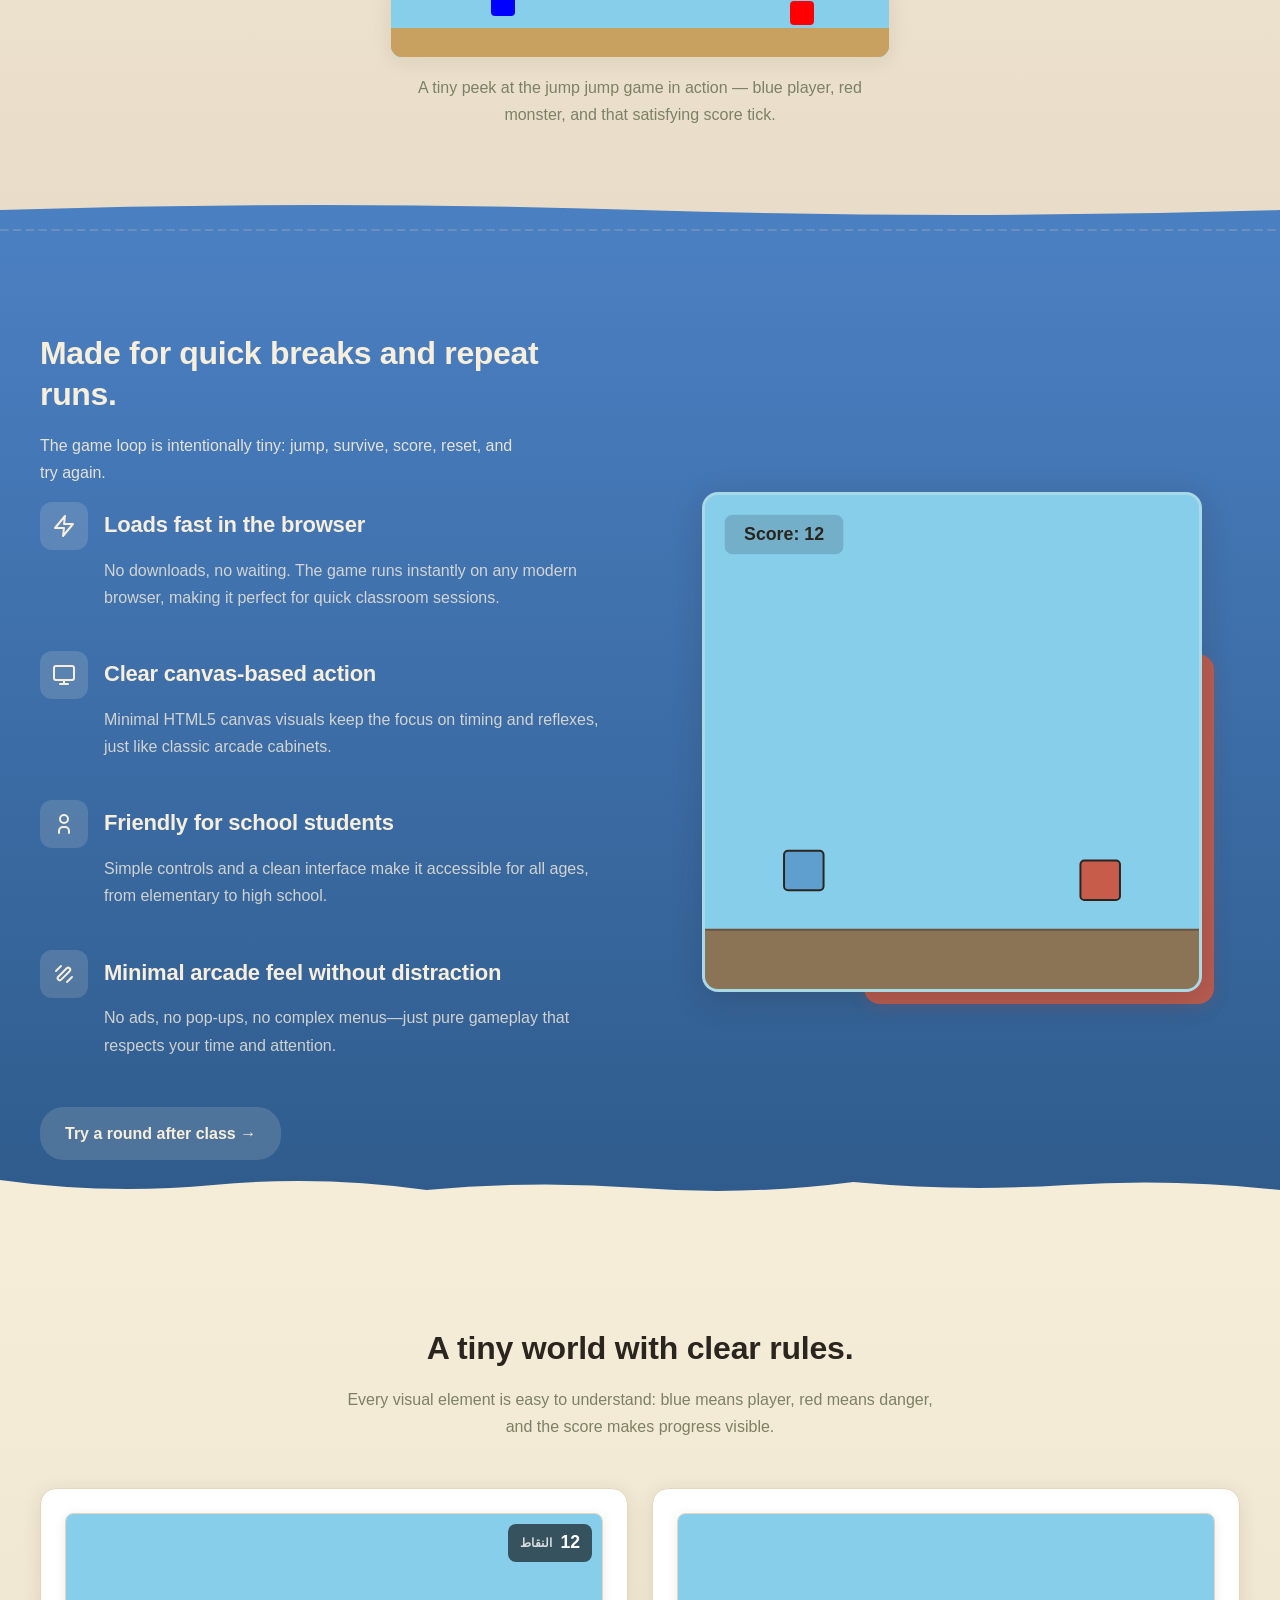
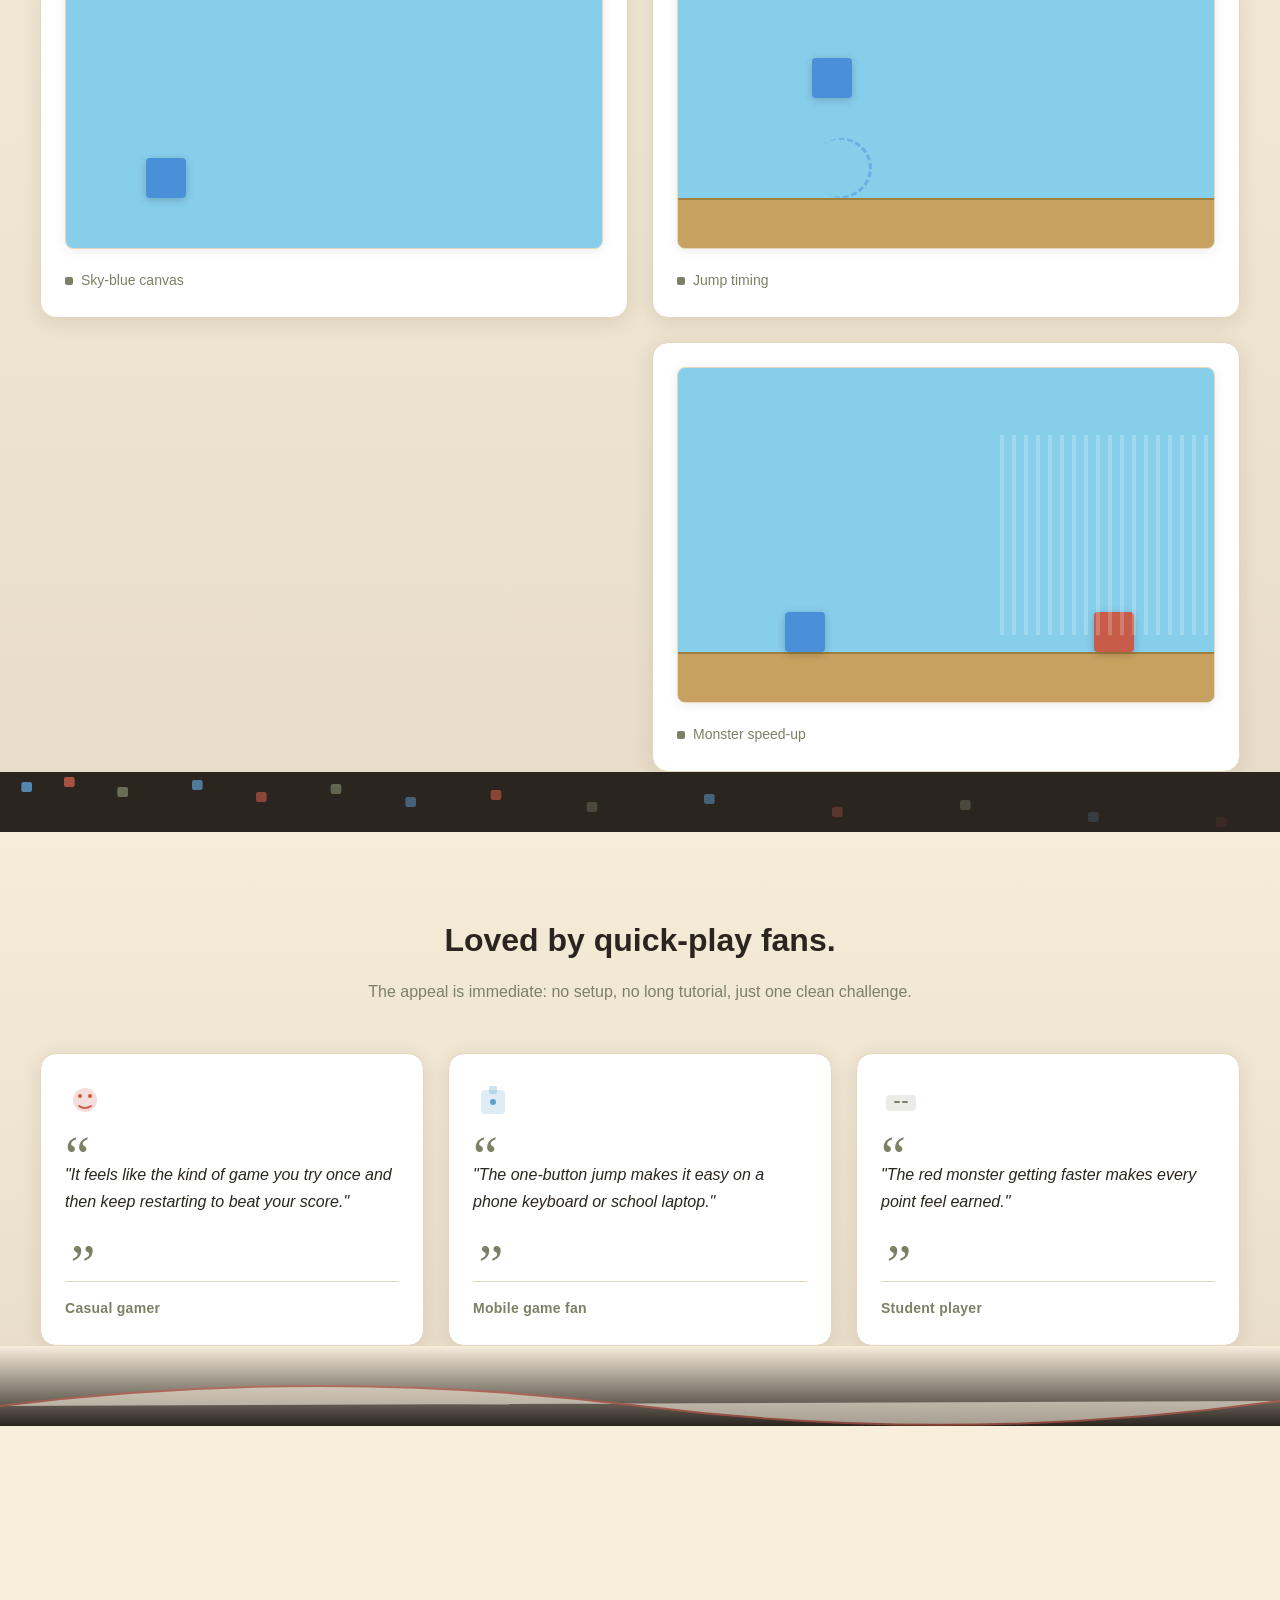
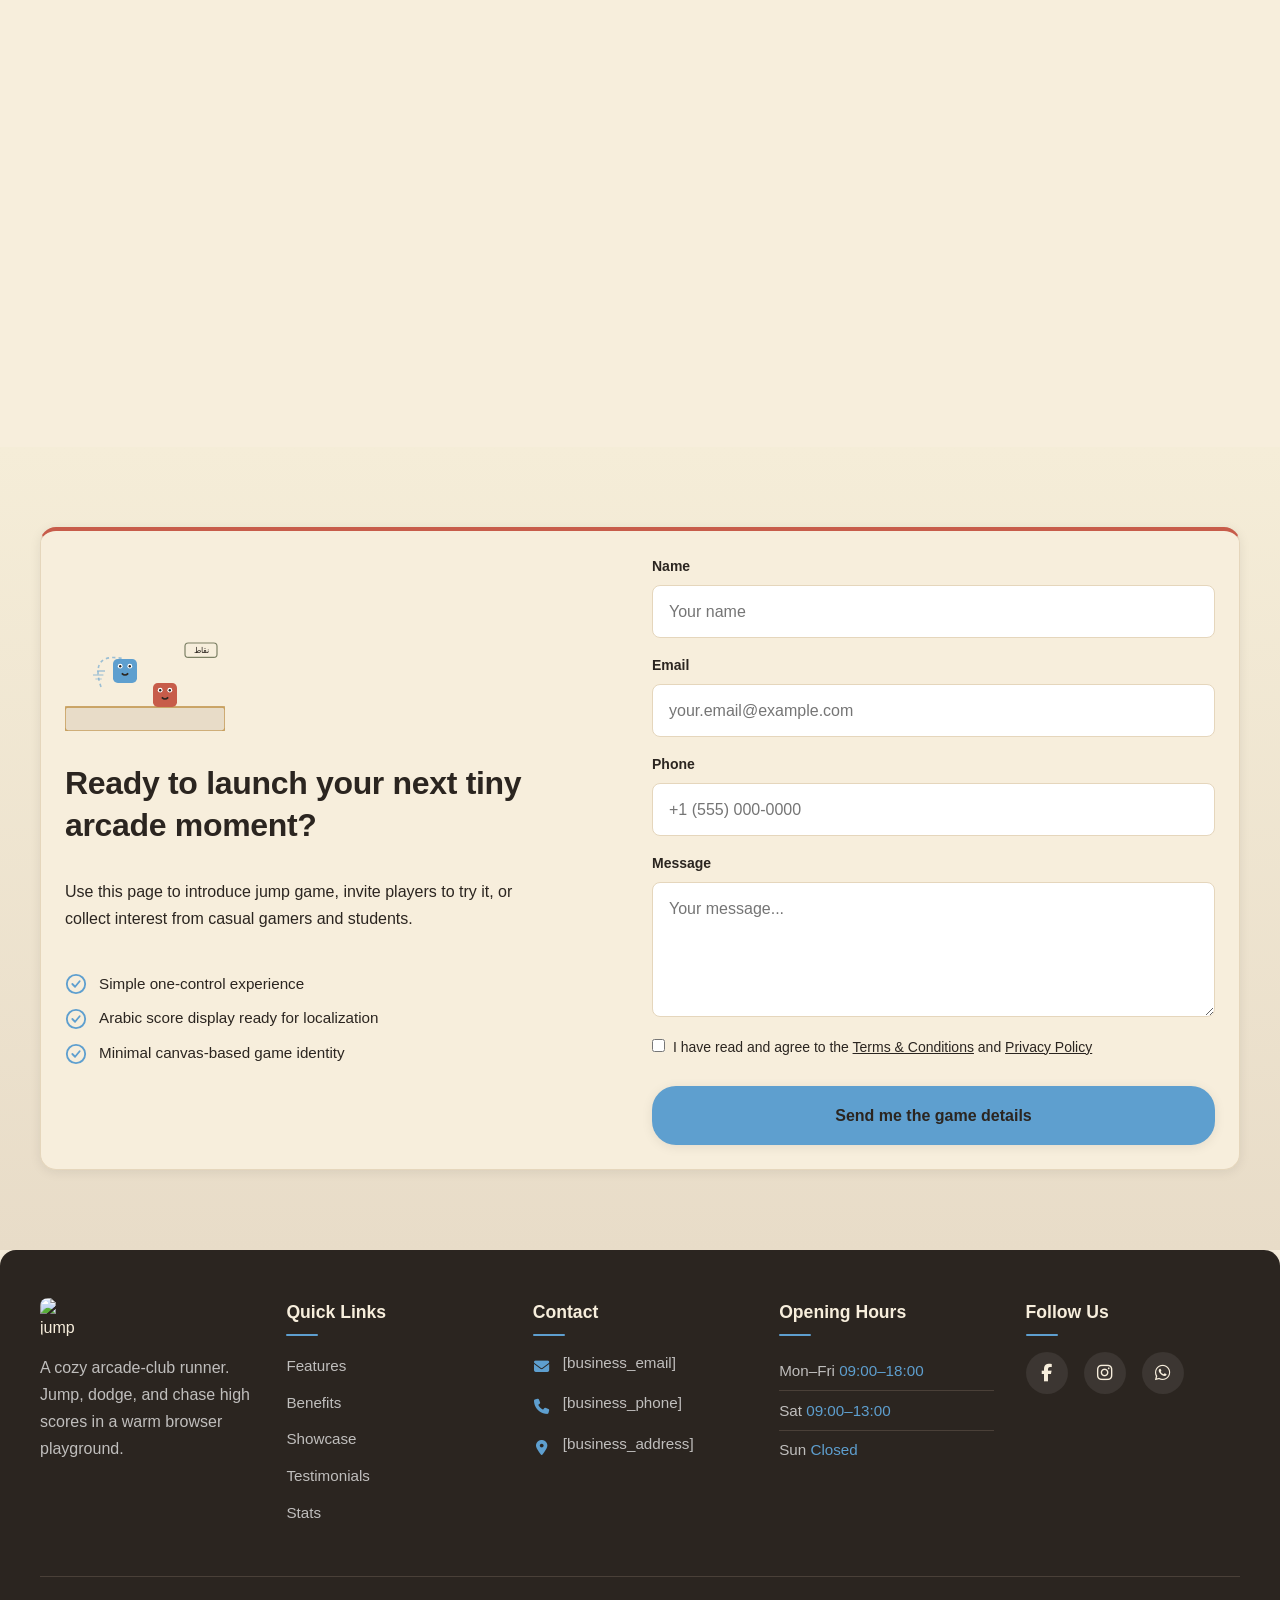
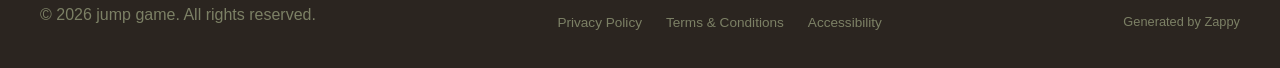
==== commit 9d63bdb2: "Background sync: Progressive GitHub Sync" ====
--- a/index.html
+++ b/index.html
@@ -727,7 +727,7 @@
       }
       @media (min-width: 769px) { .mobile-submenu-toggle { display: none !important; } }
     </style>
-
+<style data-zappy-image-carousel-css="true">[data-zappy-image-carousel]{position:relative;overflow:hidden}.zappy-carousel-hero[data-zappy-image-carousel]{position:absolute;inset:0;z-index:0}[data-zappy-image-carousel]>.zappy-carousel-slide{position:absolute;inset:0;opacity:0;transition:opacity 1s ease-in-out;pointer-events:none;z-index:0}[data-zappy-image-carousel]>.zappy-carousel-slide.is-active{opacity:1;pointer-events:auto;z-index:1}[data-zappy-image-carousel]>.zappy-carousel-slide img{width:100%!important;height:100%!important;object-fit:cover!important;display:block!important;max-width:none!important;max-height:none!important;margin:0!important}[data-zappy-image-carousel]>.zappy-carousel-slide img:not([data-zappy-carousel-image-ready="true"]){opacity:0!important}[data-zappy-image-carousel]>.zappy-carousel-slide img[data-zappy-carousel-image-ready="true"]{opacity:1!important;transition:opacity .15s ease}@media(scripting:none){[data-zappy-image-carousel]>.zappy-carousel-slide img{opacity:1!important}}.zappy-carousel-hero[data-zappy-image-carousel]>.zappy-carousel-slide img{position:absolute!important;top:0!important;left:0!important}[data-zappy-image-carousel] .zappy-carousel-slide-link{position:absolute;inset:0;display:block;z-index:2;background:transparent}.zappy-hero-link-overlay{position:absolute;inset:0;display:block;z-index:1;background:transparent}body.zappy-edit-mode .zappy-hero-link-overlay,body.zappy-edit-mode [data-zappy-image-carousel] .zappy-carousel-slide-link,body.zappy-image-edit-mode .zappy-hero-link-overlay,body.zappy-image-edit-mode [data-zappy-image-carousel] .zappy-carousel-slide-link{pointer-events:none!important}</style>
     <style id="zappy-widget-visibility">
       html[dir="rtl"] .whatsapp-float { right: 20px !important; left: auto !important; }
       html[dir="ltr"] .whatsapp-float, html:not([dir]) .whatsapp-float { left: 20px !important; right: auto !important; }
@@ -784,13 +784,13 @@
   </button>
 
   <div class="nav-container">
-    <div class="nav-brand" style="">
-      <a href="/" class="logo-link"><img class="logo" src="/assets/site-image-home-image-1.webp" alt="jump game" data-image-type="logo" style="" decoding="async" width="35" height="35"></a>
+    <div class="nav-brand">
+      <a href="/" class="logo-link"><img class="logo" src="/assets/site-image-home-image-1.webp" alt="jump game" data-image-type="logo" decoding="async" width="35" height="35"></a>
     </div>
     
-    <ul class="nav-menu" id="navMenu" style=""><li><a href="#features">Features</a></li><li><a href="#benefits">Benefits</a></li><li><a href="#showcase">Showcase</a></li><li><a href="#testimonials">Testimonials</a></li><li><a href="#stats">Stats</a></li></ul>
-    
-    <div class="nav-cta-container" style=""><li class="nav-cta-item"><a href="#contact" class="nav-cta-btn" data-element-type="button" data-element-id="btn-1784985693964-3i7nsm5kh" data-native-element="true" style="border-color: rgb(75, 139, 181) !important; color: rgb(43, 37, 32) !important; background-color: rgb(75, 139, 181) !important; background-image: none !important;" data-text-color="rgb(43, 37, 32)">Contact</a></li></div>
+    <ul class="nav-menu" id="navMenu"><li><a href="#features">Features</a></li><li><a href="#benefits">Benefits</a></li><li><a href="#showcase">Showcase</a></li><li><a href="#testimonials">Testimonials</a></li><li><a href="#stats">Stats</a></li></ul>
+    
+    <div class="nav-cta-container"><li class="nav-cta-item"><a href="#contact" class="nav-cta-btn">Contact</a></li></div>
   </div>
 </nav>
 <script>
@@ -1252,7 +1252,7 @@
   
   <main id="main">
     <section data-band-index="0" id="hero" class="home-hero-section" data-layout-spec="Home-hero" data-hero-treatment="fade-bleed" style="--hero-fade-color: var(--bg-light);" data-hero-type="fullscreen-scrim">
-  <div data-zappy-zoom-wrapper="true" data-element-id="img-1784985829860-yydecjqkn" data-element-type="image" data-zappy-zoom-wrapper-width-mode="full" style="position: absolute !important; top: 0px !important; left: 0px !important; width: 100% !important; height: 100% !important; max-width: none !important; margin-left: 0px !important; margin-right: 0px !important; display: block !important; z-index: 0 !important; overflow: hidden !important;" data-zappy-zoom-clip="true" data-zappy-wrapper-margins-applied="true"><img loading="eager" fetchpriority="high" class="hero-fade-img" data-hero-bg="true" data-placeholder="home-hero-image-1" data-context="A cozy, softly lit desk scene in a warm after-school room. On the desk, a laptop or tablet screen displays a simple sky-blue HTML5 canvas game: a small blue square character jumping over a small red square monster, with a minimalist Arabic score counter visible. The desk has a notebook, a pencil, and gentle afternoon light. The overall mood is calm, inviting, and nostalgic, not aggressive or neon." width="1200" height="600" src="/assets/site-image-home-hero-image-1.webp" alt="Cozy desk with a laptop showing the jump game canvas" data-hero-background="true" data-element-type="image" data-element-id="img-1784985829860-yydecjqkn" style="object-position: 100% 50%; margin: 0px !important; position: absolute !important; left: 0% !important; top: 0% !important; width: 100% !important; height: 100% !important; max-width: none !important; max-height: none !important; display: block !important; object-fit: cover !important;" data-zappy-zoom="1" decoding="async"></div>
+  <div id="zappy-carousel-1784986068728-iww2fy" data-zappy-image-carousel="true" data-zappy-hero-carousel="true" data-interval="4000" class="zappy-carousel-hero"><div class="zappy-carousel-slide is-active" style=";;;opacity:1 !important;pointer-events:auto !important;z-index:1 !important;"><img loading="eager" fetchpriority="high" class="hero-fade-img" data-hero-bg="true" data-placeholder="home-hero-image-1" data-context="A cozy, softly lit desk scene in a warm after-school room. On the desk, a laptop or tablet screen displays a simple sky-blue HTML5 canvas game: a small blue square character jumping over a small red square monster, with a minimalist Arabic score counter visible. The desk has a notebook, a pencil, and gentle afternoon light. The overall mood is calm, inviting, and nostalgic, not aggressive or neon." width="1200" height="600" src="/assets/site-image-home-hero-image-1.webp" alt="Cozy desk with a laptop showing the jump game canvas" data-hero-background="true" data-element-type="image" data-element-id="img-1784985829860-yydecjqkn" style="object-position: 50% 50% !important; display: block !important; object-fit: cover !important;" data-zappy-zoom="1" decoding="async"></div></div>
   
   <div class="hero-fade-content">
     <h1 class="display-xl">Jump, dodge, score, repeat.</h1>
@@ -1857,146 +1857,247 @@
       }, 500);
     })();
     </script>
-
-    <script>
-    (function(){
-      var _applied=false;
-      function _isHeroBg(w){var img=w.querySelector('img');if(img&&(img.getAttribute('data-hero-bg')==='true'||img.getAttribute('data-hero-background')==='true'))return true;var p=(w.style.position||'').replace(/\s*!important\s*/g,'').trim();var ww=(w.style.width||'').replace(/\s*!important\s*/g,'').trim();var hh=(w.style.height||'').replace(/\s*!important\s*/g,'').trim();return p==='absolute'&&ww==='100%'&&hh==='100%';}
-      function fixDesktopWrappers(){
-        // No-op: desktop wrapper restoration is handled by ZAPPY_PUBLISHED_ZOOM_WRAPPER_RUNTIME
-        // in script.js (restoreWrapperDimensions). The old inflation logic here was expanding
-        // small wrappers (e.g. 139px logo wrappers) to their parent width, conflicting with
-        // the correct stored dimensions.
-      }
-      function _parsePos(s){var x=50,y=50;try{var m=(s||'').match(/(-?d+(?:.d+)?)%s+(-?d+(?:.d+)?)%/);if(m){x=parseFloat(m[1]);y=parseFloat(m[2]);}}catch(e){}if(!isFinite(x))x=50;if(!isFinite(y))y=50;return{x:Math.max(0,Math.min(100,x)),y:Math.max(0,Math.min(100,y))};}
-      function _coverPct(iA,cA){if(!isFinite(iA)||iA<=0||!isFinite(cA)||cA<=0)return{w:100,h:100};if(iA>=cA)return{w:(iA/cA)*100,h:100};return{w:100,h:(cA/iA)*100};}
-      function applyMobile(){
-        if(_applied)return;_applied=true;
-        document.querySelectorAll('[data-zappy-zoom-wrapper="true"]').forEach(function(w){
-          if(_isHeroBg(w))return;
-          var cw=w.style.getPropertyValue('width');
-          var _sW=parseFloat(w.getAttribute('data-zappy-zoom-wrapper-width'))||0;
-          var _sH=parseFloat(w.getAttribute('data-zappy-zoom-wrapper-height'))||0;
-          if(!cw&&!(_sW>0&&_sH>0))return;
-          if(!w._zappyDesktop)w._zappyDesktop={wStyle:w.getAttribute('style')};
-          var img=w.querySelector('img');
-          if(!img)return;
-          if(!img._zappyDesktop)img._zappyDesktop={src:img.getAttribute('src'),style:img.getAttribute('style')};
-          var mobileZoomStr=img.getAttribute('data-zappy-mobile-zoom');
-          var mobileZoom=parseFloat(mobileZoomStr);
-          var mobileSrc=img.getAttribute('data-zappy-mobile-src');
-          var mobilePos=img.getAttribute('data-zappy-mobile-object-position');
-          var parentOvf=w.parentElement?((w.parentElement.style.overflow||'')+(window.getComputedStyle(w.parentElement).overflow||'')).trim():'';
-          var inConstrainedParent=parentOvf.indexOf('hidden')!==-1||parentOvf.indexOf('clip')!==-1;
-          if(inConstrainedParent){
-            w.style.setProperty('max-width','100%','important');
+<script data-zappy-hero-carousel-js="true">(function(){
+  var V=6;
+  if((window.__zappyCarouselRuntimeVersion||0)>=V){
+    if(window.__zappyHeroCarouselInit)window.__zappyHeroCarouselInit(document);
+    return;
+  }
+  window.__zappyCarouselRuntimeVersion=V;
+  // Legacy inline copies (pre-versioning) guard on this boolean: setting it
+  // makes them skip their own body and delegate to our init instead.
+  window.__zappyHeroCarouselRuntimeLoaded=true;
+  var CONTAINER_SEL='[data-zappy-image-carousel],[data-zappy-hero-carousel]';
+  var SLIDE_SEL='.zappy-carousel-slide,.zappy-hero-carousel-slide,.zappy-img-carousel-slide';
+  function getSlides(c){
+    var direct=Array.prototype.filter.call(c.children,function(ch){
+      return ch.nodeType===1&&ch.matches&&ch.matches(SLIDE_SEL);
+    });
+    if(direct.length)return direct;
+    return Array.prototype.slice.call(c.querySelectorAll(SLIDE_SEL));
+  }
+  function cleanupSlideImages(slide){
+    if(!slide||!slide.querySelectorAll)return null;
+    var imgs=Array.prototype.slice.call(slide.querySelectorAll('img'));
+    if(!imgs.length)return null;
+    var canonical=slide.querySelector('img[data-element-id]')||imgs[0];
+    imgs.forEach(function(img){
+      if(img===canonical)return;
+      var parent=img.parentElement;
+      try{img.remove();}catch(e){try{if(img.parentNode)img.parentNode.removeChild(img);}catch(e2){}}
+      if(parent&&parent!==slide&&parent.getAttribute&&
+         parent.getAttribute('data-zappy-zoom-wrapper')==='true'&&!parent.querySelector('img')){
+        try{parent.remove();}catch(e3){}
+      }
+    });
+    return canonical;
+  }
+  function revealImageWhenDecoded(img){
+    if(!img||img.getAttribute('data-zappy-carousel-image-ready')==='true')return;
+    var token=(img.__zappyCarouselDecodeToken||0)+1;
+    img.__zappyCarouselDecodeToken=token;
+    function markReady(){
+      if(img.__zappyCarouselDecodeToken!==token)return;
+      img.setAttribute('data-zappy-carousel-image-ready','true');
+    }
+    function decode(){
+      if(img.decode){
+        img.decode().then(markReady,markReady);
+      }else{
+        markReady();
+      }
+    }
+    if(img.complete){
+      if(img.naturalWidth>0)decode();
+      else markReady();
+      return;
+    }
+    img.addEventListener('load',decode,{once:true});
+    img.addEventListener('error',markReady,{once:true});
+  }
+  function activeIndexOf(slides){
+    for(var i=0;i<slides.length;i++){
+      if(slides[i].classList.contains('is-active'))return i;
+    }
+    return 0;
+  }
+  function applyResponsiveImages(c){
+    if(!c)return;
+    var mobile=window.matchMedia('(max-width:768px)').matches;
+    getSlides(c).forEach(function(slide){
+      var img=cleanupSlideImages(slide);
+      if(!img)return;
+      var mSrc=img.getAttribute('data-zappy-mobile-src');
+      var mPos=img.getAttribute('data-zappy-mobile-object-position');
+      var desktopPos=img.getAttribute('data-zappy-object-position')||'50% 50%';
+      if(mobile){
+        if(mSrc){
+          if(!img.getAttribute('data-zappy-original-src')){
+            var knownDesktop=(img._zappyDesktop&&img._zappyDesktop.src)||
+              img.getAttribute('data-zappy-desktop-src')||
+              img.getAttribute('src')||'';
+            img.setAttribute('data-zappy-original-src',knownDesktop);
+          }
+          if(img.getAttribute('src')!==mSrc){
+            img.removeAttribute('data-zappy-carousel-image-ready');
+            img.setAttribute('src',mSrc);
+          }
+        }
+        if(mPos)img.style.setProperty('object-position',mPos,'important');
+      }else{
+        var original=img.getAttribute('data-zappy-original-src')||
+          (img._zappyDesktop&&img._zappyDesktop.src)||
+          img.getAttribute('data-zappy-desktop-src');
+        if(original&&img.getAttribute('src')!==original){
+          img.removeAttribute('data-zappy-carousel-image-ready');
+          img.setAttribute('src',original);
+        }
+        img.removeAttribute('data-zappy-original-src');
+        img.style.setProperty('object-position',desktopPos,'important');
+      }
+      revealImageWhenDecoded(img);
+      var link=slide.querySelector&&slide.querySelector(':scope > a.zappy-carousel-slide-link');
+      if(link){
+        var desktopAction=link.getAttribute('data-zappy-desktop-click-action');
+        var desktopHref=link.getAttribute('data-zappy-desktop-href');
+        if(!desktopAction&&!desktopHref&&link.getAttribute('href')){
+          desktopHref=link.getAttribute('href');
+          desktopAction='link';
+          link.setAttribute('data-zappy-desktop-click-action','link');
+          link.setAttribute('data-zappy-desktop-href',desktopHref);
+          if(link.getAttribute('target')==='_blank')link.setAttribute('data-zappy-desktop-target','_blank');
+        }
+        var mobileAction=link.getAttribute('data-zappy-mobile-click-action');
+        var useMobileOverride=mobile&&(mobileAction==='link'||mobileAction==='none');
+        var href=useMobileOverride
+          ?(mobileAction==='link'?link.getAttribute('data-zappy-mobile-href'):'')
+          :(desktopAction==='none'?'':desktopHref);
+        var target=useMobileOverride
+          ?link.getAttribute('data-zappy-mobile-target')
+          :link.getAttribute('data-zappy-desktop-target');
+        if(href){
+          link.setAttribute('href',href);
+          link.setAttribute('data-zappy-click-action','link');
+          link.style.setProperty('pointer-events','auto');
+          if(target==='_blank'){
+            link.setAttribute('target','_blank');
+            link.setAttribute('rel','noopener noreferrer');
           }else{
-            w.style.setProperty('width','100%','important');
-            w.style.setProperty('max-width','100%','important');
-          }
-          if(mobileSrc)img.src=mobileSrc;
-          function _applyZoomCrop(_img,_w,_ePos,_eZoom){
-            var rect=_w.getBoundingClientRect();
-            if(!rect||!rect.width||!rect.height)return;
-            var nW=_img.naturalWidth||0,nH=_img.naturalHeight||0;
-            if(!(nW>0&&nH>0))return;
-            var iA=nW/nH,cA=rect.width/rect.height;
-            var cv=_coverPct(iA,cA);
-            var wP=100,hP=100;
-            if(_eZoom>=1){wP=cv.w*_eZoom;hP=cv.h*_eZoom;}
-            else{var t2=(_eZoom-0.5)/0.5;if(!isFinite(t2))t2=0;t2=Math.max(0,Math.min(1,t2));wP=100+t2*(cv.w-100);hP=100+t2*(cv.h-100);}
-            var p2=_parsePos(_ePos);
-            var lP=(100-wP)*(p2.x/100);
-            var tP=(100-hP)*(p2.y/100);
-            _img.style.setProperty('position','absolute','important');
-            _img.style.setProperty('left',lP+'%','important');
-            _img.style.setProperty('top',tP+'%','important');
-            _img.style.setProperty('width',wP+'%','important');
-            _img.style.setProperty('height',hP+'%','important');
-            _img.style.setProperty('max-width','none','important');
-            _img.style.setProperty('max-height','none','important');
-            _img.style.setProperty('display','block','important');
-            _img.style.setProperty('object-fit',_eZoom<1?'fill':'cover','important');
-            _img.style.setProperty('transform','none','important');
-            _img.style.setProperty('margin','0','important');
-          }
-          if(_sW>0&&_sH>0){
-            var effZoom=(isFinite(mobileZoom)&&mobileZoom>0)?mobileZoom:(parseFloat(img.getAttribute('data-zappy-zoom'))||1);
-            var effPos=mobilePos||img.getAttribute('data-zappy-object-position')||img.style.objectPosition||'50% 50%';
-            w.style.setProperty('overflow','hidden','important');
-            w.style.setProperty('position','relative','important');
-            w.style.setProperty('width','100%','important');
-            w.style.setProperty('max-width','100%','important');
-            if(_sW>0&&_sH>0){w.style.setProperty('padding-bottom','0','important');w.style.setProperty('aspect-ratio',_sW+'/'+_sH,'important');w.style.setProperty('height','auto','important');}
-            _applyZoomCrop(img,w,effPos,effZoom);
-            if(!(img.complete&&img.naturalWidth>0)){
-              (function(_i,_w2,_p,_z){_i.addEventListener('load',function _ol(){_i.removeEventListener('load',_ol);try{_applyZoomCrop(_i,_w2,_p,_z);}catch(e){}});
-              })(img,w,effPos,effZoom);
-            }
-          }else{
-            if(!inConstrainedParent)w.style.setProperty('height','auto','important');
-            img.style.setProperty('position','relative','important');
-            img.style.setProperty('width','100%','important');
-            img.style.setProperty('height','auto','important');
-            img.style.setProperty('max-width','100%','important');
-            img.style.setProperty('max-height',inConstrainedParent?'none':'400px','important');
-            img.style.setProperty('object-fit','cover','important');
-            img.style.setProperty('left','0','important');
-            img.style.setProperty('top','0','important');
-            img.style.setProperty('transform','none','important');
-          }
+            link.removeAttribute('target');
+            link.removeAttribute('rel');
+          }
+        }else{
+          link.removeAttribute('href');
+          link.removeAttribute('target');
+          link.removeAttribute('rel');
+          link.setAttribute('data-zappy-click-action','none');
+          link.style.setProperty('pointer-events','none');
+        }
+      }
+    });
+  }
+  function show(c,idx){
+    var slides=getSlides(c);
+    if(!slides.length)return;
+    if(idx<0)idx=0;
+    if(idx>=slides.length)idx=slides.length-1;
+    c.__zappyActiveIndex=idx;
+    slides.forEach(function(slide,i){
+      var active=i===idx;
+      slide.classList.toggle('is-active',active);
+      slide.style.setProperty('opacity',active?'1':'0','important');
+      // Only the active slide may receive clicks (per-slide links).
+      // Legacy bg-div hero slides sit under aria-hidden containers, so the
+      // pointer-events toggle is harmless there too.
+      slide.style.setProperty('pointer-events',active?'auto':'none','important');
+      slide.style.setProperty('z-index',active?'1':'0','important');
+    });
+  }
+  function isPaused(c){
+    if(c&&c.__zappyCarouselPaused)return true;
+    if(window.__zappyCarouselHoldAll)return true;
+    if(document.hidden)return true;
+    // Editor edit-mode: never auto-advance while the user is editing.
+    if(document.body&&document.body.classList&&document.body.classList.contains('zappy-edit-mode'))return true;
+    return false;
+  }
+  function stopTimer(c){
+    if(c.__zappyHeroCarouselTimer){
+      clearInterval(c.__zappyHeroCarouselTimer);
+      c.__zappyHeroCarouselTimer=null;
+    }
+  }
+  function startTimer(c){
+    stopTimer(c);
+    var iv=parseInt(c.getAttribute('data-interval'),10)||3000;
+    if(iv<500)iv=500;
+    c.__zappyHeroCarouselTimer=setInterval(function(){
+      if(!document.documentElement.contains(c)){stopTimer(c);return;}
+      if(isPaused(c))return;
+      var slides=getSlides(c);
+      if(slides.length<2)return;
+      var i=typeof c.__zappyActiveIndex==='number'?c.__zappyActiveIndex:activeIndexOf(slides);
+      show(c,(i+1)%slides.length);
+    },iv);
+  }
+  function initOne(c){
+    if(c.__zappyInit&&c.__zappyCarouselV6)return;
+    // Take over containers initialized by an OLD runtime copy.
+    if(c.__zappyInit&&!c.__zappyCarouselV6)stopTimer(c);
+    c.__zappyInit=true;
+    c.__zappyCarouselV6=true;
+    c.__zappyCarouselV5=true;
+    var slides=getSlides(c);
+    if(!slides.length)return;
+    applyResponsiveImages(c);
+    show(c,activeIndexOf(slides));
+    startTimer(c);
+  }
+  function init(root){
+    var scope=root&&root.querySelectorAll?root:document;
+    var seen=[];
+    scope.querySelectorAll(CONTAINER_SEL).forEach(function(c){
+      if(seen.indexOf(c)===-1){seen.push(c);initOne(c);}
+    });
+    if(scope!==document&&scope.matches&&scope.matches(CONTAINER_SEL))initOne(scope);
+  }
+  // ---- Editor control API ----
+  window.__zappyCarousel={
+    version:V,
+    init:init,
+    getSlides:getSlides,
+    applyResponsiveImages:applyResponsiveImages,
+    setActive:function(c,idx){if(!c)return;show(c,idx);},
+    pause:function(c){if(c)c.__zappyCarouselPaused=true;},
+    resume:function(c){if(c)c.__zappyCarouselPaused=false;},
+    refresh:function(c){
+      if(!c)return;
+      c.__zappyInit=false;c.__zappyCarouselV6=false;c.__zappyCarouselV5=false;
+      stopTimer(c);
+      initOne(c);
+    }
+  };
+  window.__zappyHeroCarouselInit=init;
+  function start(){init(document);}
+  if(document.readyState!=='loading'){start();}else{document.addEventListener('DOMContentLoaded',start);}
+  var responsiveMq=window.matchMedia('(max-width:768px)');
+  function refreshResponsiveImages(){
+    document.querySelectorAll(CONTAINER_SEL).forEach(applyResponsiveImages);
+  }
+  if(responsiveMq.addEventListener)responsiveMq.addEventListener('change',refreshResponsiveImages);
+  else if(responsiveMq.addListener)responsiveMq.addListener(refreshResponsiveImages);
+  if(window.MutationObserver&&!window.__zappyHeroCarouselObserver){
+    var observer=new MutationObserver(function(records){
+      records.forEach(function(record){
+        Array.prototype.slice.call(record.addedNodes||[]).forEach(function(node){
+          if(!node||node.nodeType!==1)return;
+          if(node.matches&&node.matches(CONTAINER_SEL)){init(node.parentNode||document);}
+          else if(node.querySelector&&node.querySelector(CONTAINER_SEL)){init(node);}
         });
-        document.querySelectorAll('img[data-zappy-mobile-src],img[data-zappy-mobile-object-position],img[data-zappy-mobile-zoom]').forEach(function(img){
-          var zw=img.closest('[data-zappy-zoom-wrapper="true"]');
-          if(zw&&!_isHeroBg(zw))return;
-          if(!img._zappyDesktop)img._zappyDesktop={src:img.getAttribute('src'),style:img.getAttribute('style')};
-          var mobileSrc=img.getAttribute('data-zappy-mobile-src');
-          var mobilePos=img.getAttribute('data-zappy-mobile-object-position');
-          var mobileZoom=parseFloat(img.getAttribute('data-zappy-mobile-zoom'));
-          if(mobileSrc)img.src=mobileSrc;
-          if(mobilePos)img.style.setProperty('object-position',mobilePos,'important');
-          if(mobileZoom>1){
-            img.style.setProperty('transform','scale('+mobileZoom+')','important');
-            img.style.setProperty('transform-origin',mobilePos||'50% 50%','important');
-            var p=img.parentElement;
-            if(p)p.style.setProperty('overflow','hidden','important');
-          }
-        });
-      }
-      function revertDesktop(){
-        if(!_applied)return;_applied=false;
-        document.querySelectorAll('[data-zappy-zoom-wrapper="true"]').forEach(function(w){
-          if(w._zappyDesktop&&w._zappyDesktop.wStyle!=null){w.setAttribute('style',w._zappyDesktop.wStyle);}
-          var img=w.querySelector('img');
-          if(img&&img._zappyDesktop){
-            if(img._zappyDesktop.src!=null)img.setAttribute('src',img._zappyDesktop.src);
-            if(img._zappyDesktop.style!=null)img.setAttribute('style',img._zappyDesktop.style);
-            else img.removeAttribute('style');
-          }
-        });
-        document.querySelectorAll('img[data-zappy-mobile-src],img[data-zappy-mobile-object-position],img[data-zappy-mobile-zoom]').forEach(function(img){
-          var zw=img.closest('[data-zappy-zoom-wrapper="true"]');
-          if(zw&&!_isHeroBg(zw))return;
-          if(img._zappyDesktop){
-            if(img._zappyDesktop.src!=null)img.setAttribute('src',img._zappyDesktop.src);
-            if(img._zappyDesktop.style!=null)img.setAttribute('style',img._zappyDesktop.style);
-            else img.removeAttribute('style');
-          }
-        });
-        _fixHeroBgWrappers();
-        fixDesktopWrappers();
-      }
-      function _fixHeroBgWrappers(){var isMob=window.innerWidth<=768;document.querySelectorAll('[data-zappy-zoom-wrapper="true"]').forEach(function(w){if(!_isHeroBg(w))return;w.style.setProperty('position','absolute','important');w.style.setProperty('top','0','important');w.style.setProperty('left','0','important');w.style.setProperty('width','100%','important');w.style.setProperty('height','100%','important');w.style.setProperty('max-width','none','important');w.style.setProperty('overflow','hidden','important');w.setAttribute('data-zappy-zoom-wrapper-width-mode','full');var img=w.querySelector('img');if(img){img.style.setProperty('width','100%','important');img.style.setProperty('height','100%','important');img.style.setProperty('object-fit','cover','important');img.style.setProperty('position','relative','important');img.style.setProperty('top','0','important');img.style.setProperty('left','0','important');img.style.setProperty('max-width','none','important');img.style.setProperty('max-height','none','important');img.style.setProperty('display','block','important');if(isMob){var mSrc=img.getAttribute('data-zappy-mobile-src');var mPos=img.getAttribute('data-zappy-mobile-object-position');var mZoom=parseFloat(img.getAttribute('data-zappy-mobile-zoom'));if(mSrc){if(!img._zappyDesktop)img._zappyDesktop={src:img.getAttribute('src'),style:img.getAttribute('style')};img.src=mSrc;}if(mPos)img.style.setProperty('object-position',mPos,'important');if(mZoom>1){img.style.setProperty('transform','scale('+mZoom+')','important');img.style.setProperty('transform-origin',mPos||'50% 50%','important');}}}});}
-      function init(){
-        _fixHeroBgWrappers();
-        var mq=window.matchMedia('(max-width:768px)');
-        function onChange(e){if(e.matches)applyMobile();else revertDesktop();}
-        if(mq.matches)applyMobile();
-        else fixDesktopWrappers();
-        try{mq.addEventListener('change',onChange);}catch(e){mq.addListener(onChange);}
-      }
-      if(document.readyState==='loading')document.addEventListener('DOMContentLoaded',init);
-      else setTimeout(init,50);
-    })();
-    </script>
-</body></html>+      });
+    });
+    function observe(){if(document.body)observer.observe(document.body,{childList:true,subtree:true});}
+    window.__zappyHeroCarouselObserver=observer;
+    if(document.readyState!=='loading'){observe();}else{document.addEventListener('DOMContentLoaded',observe);}
+  }
+})();</script></body></html>
